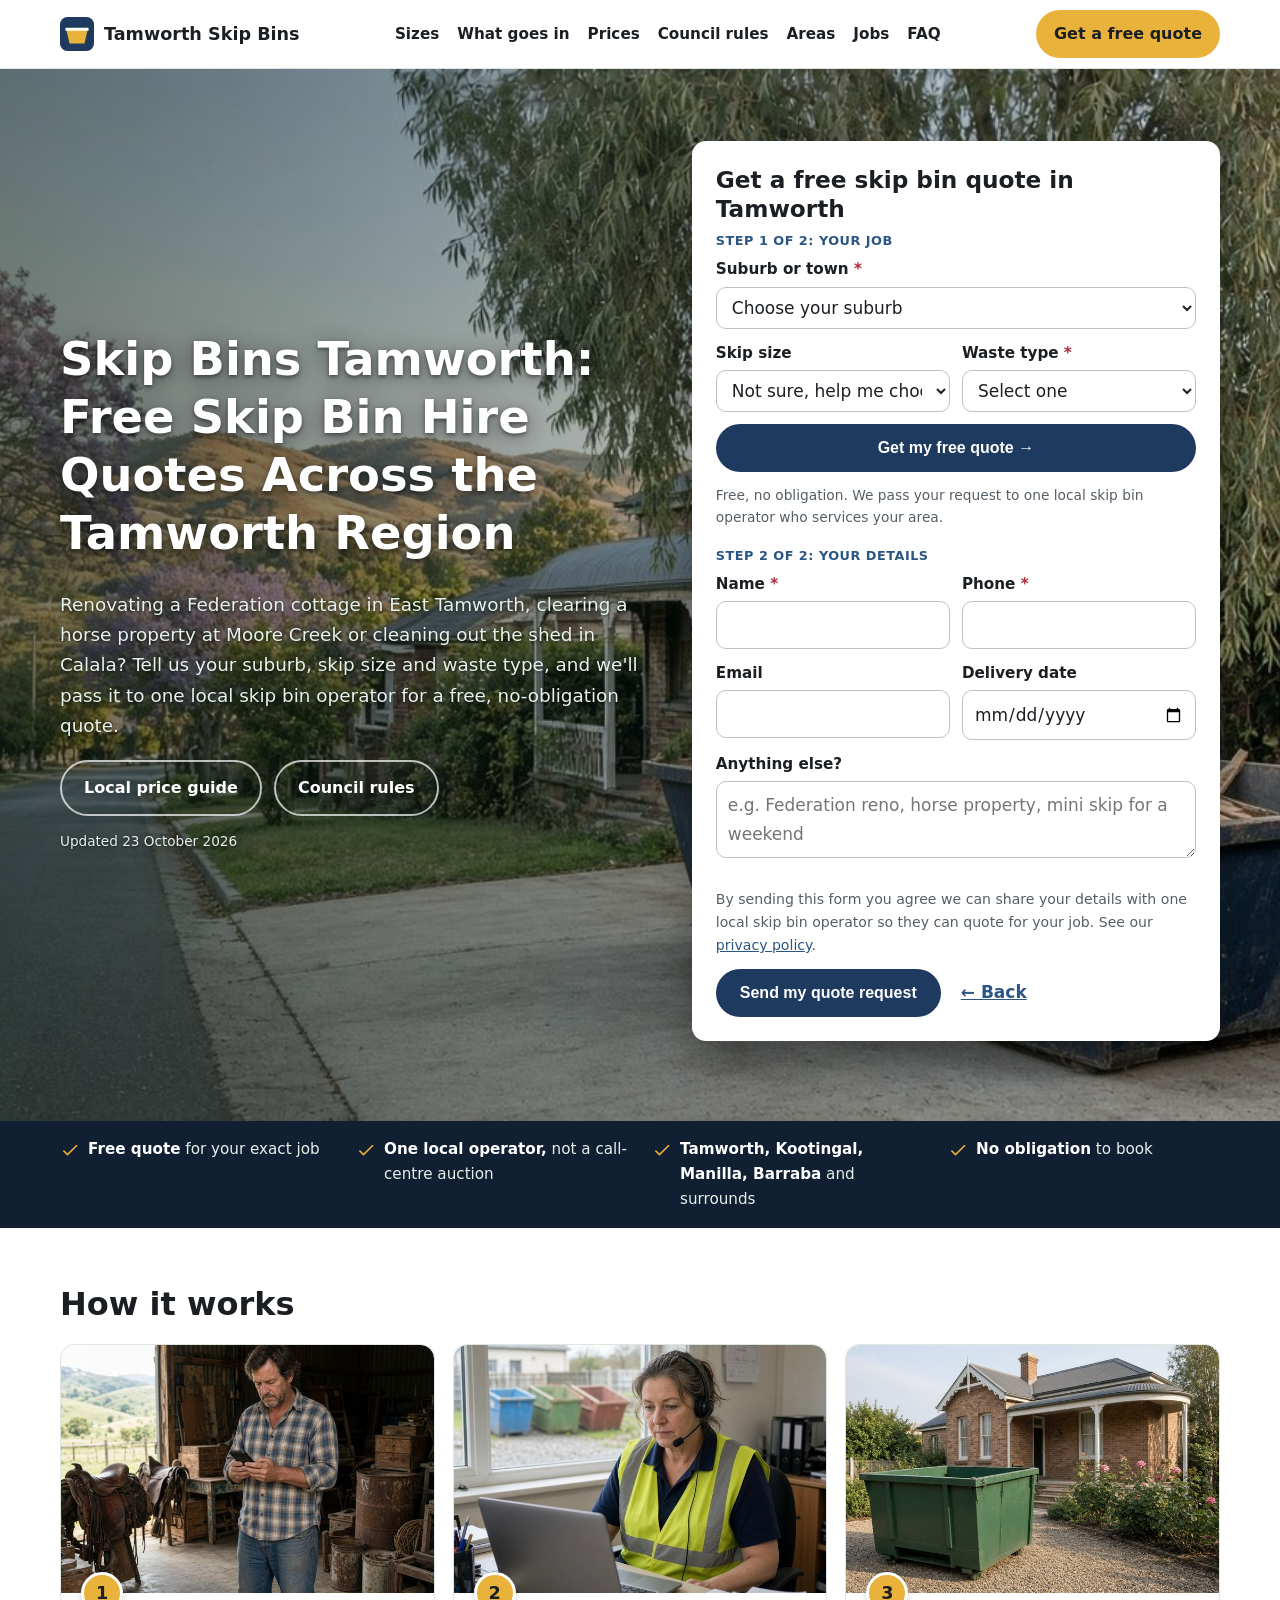
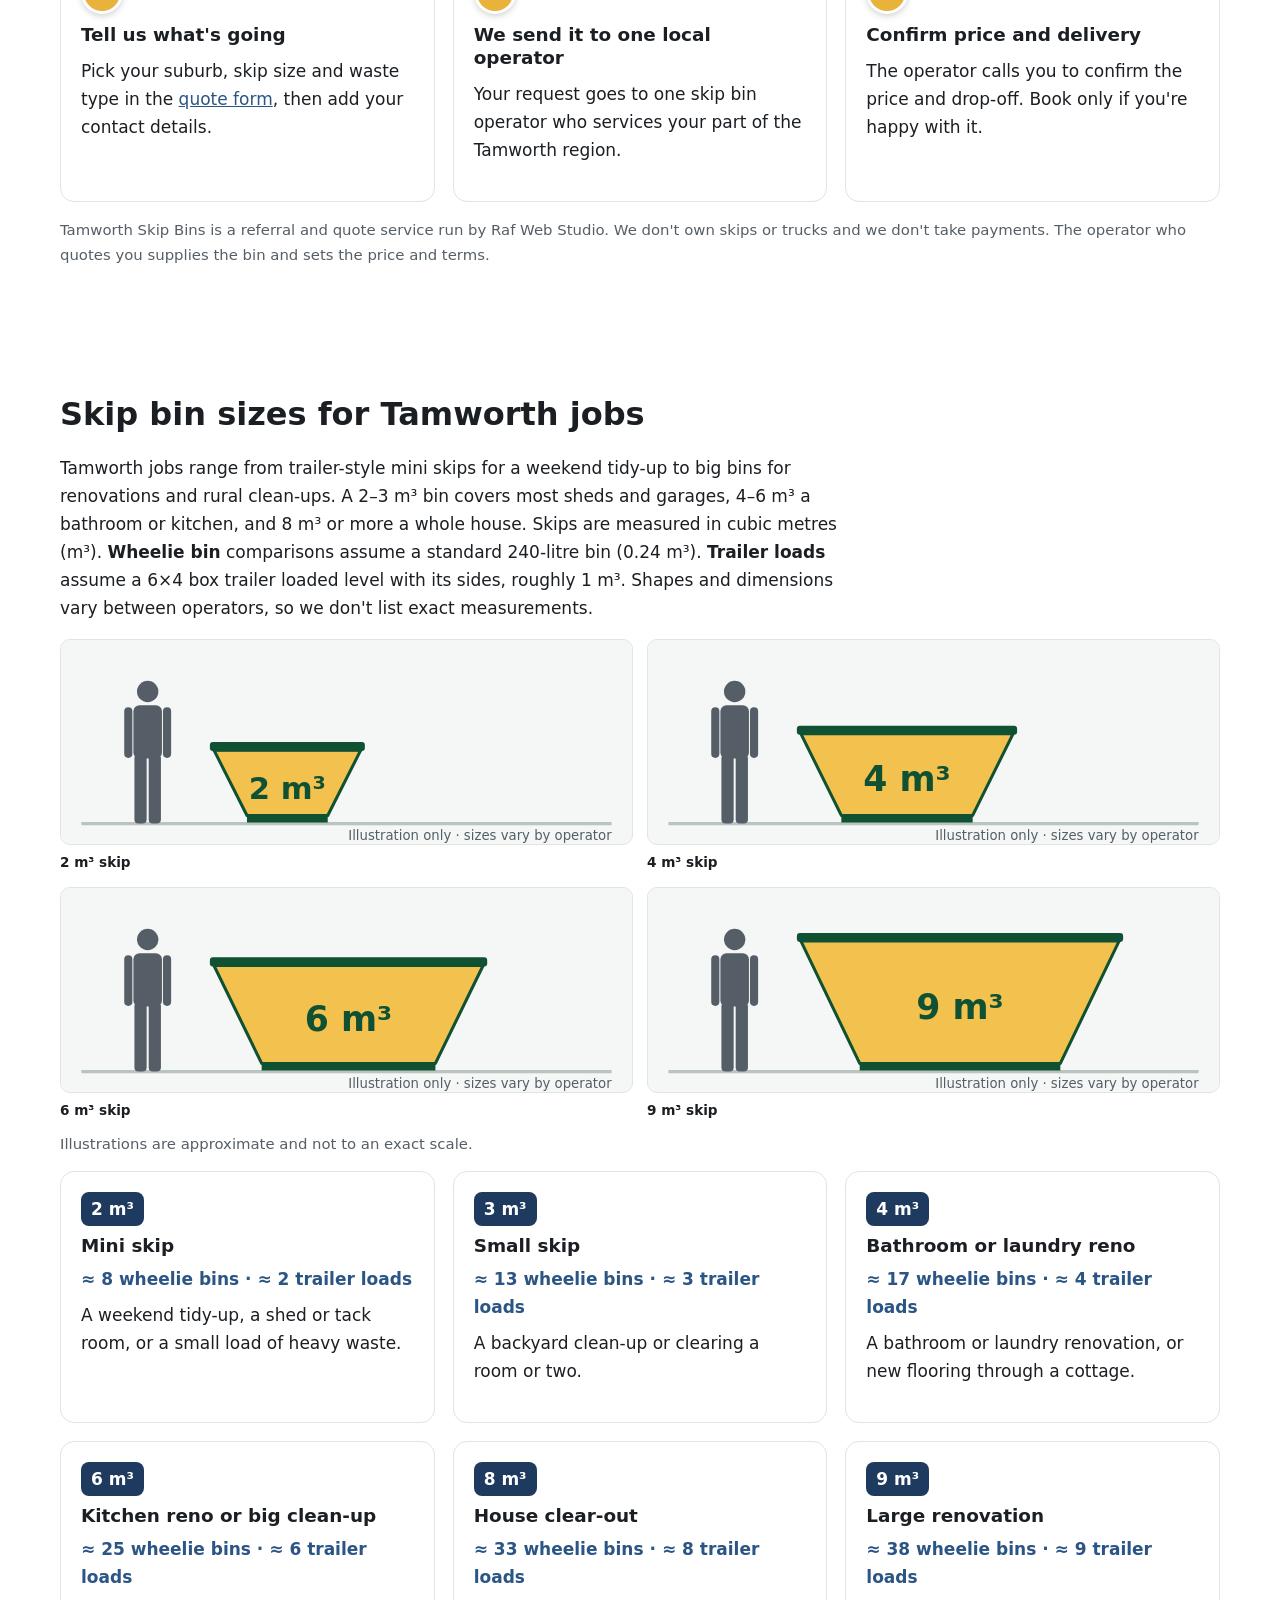
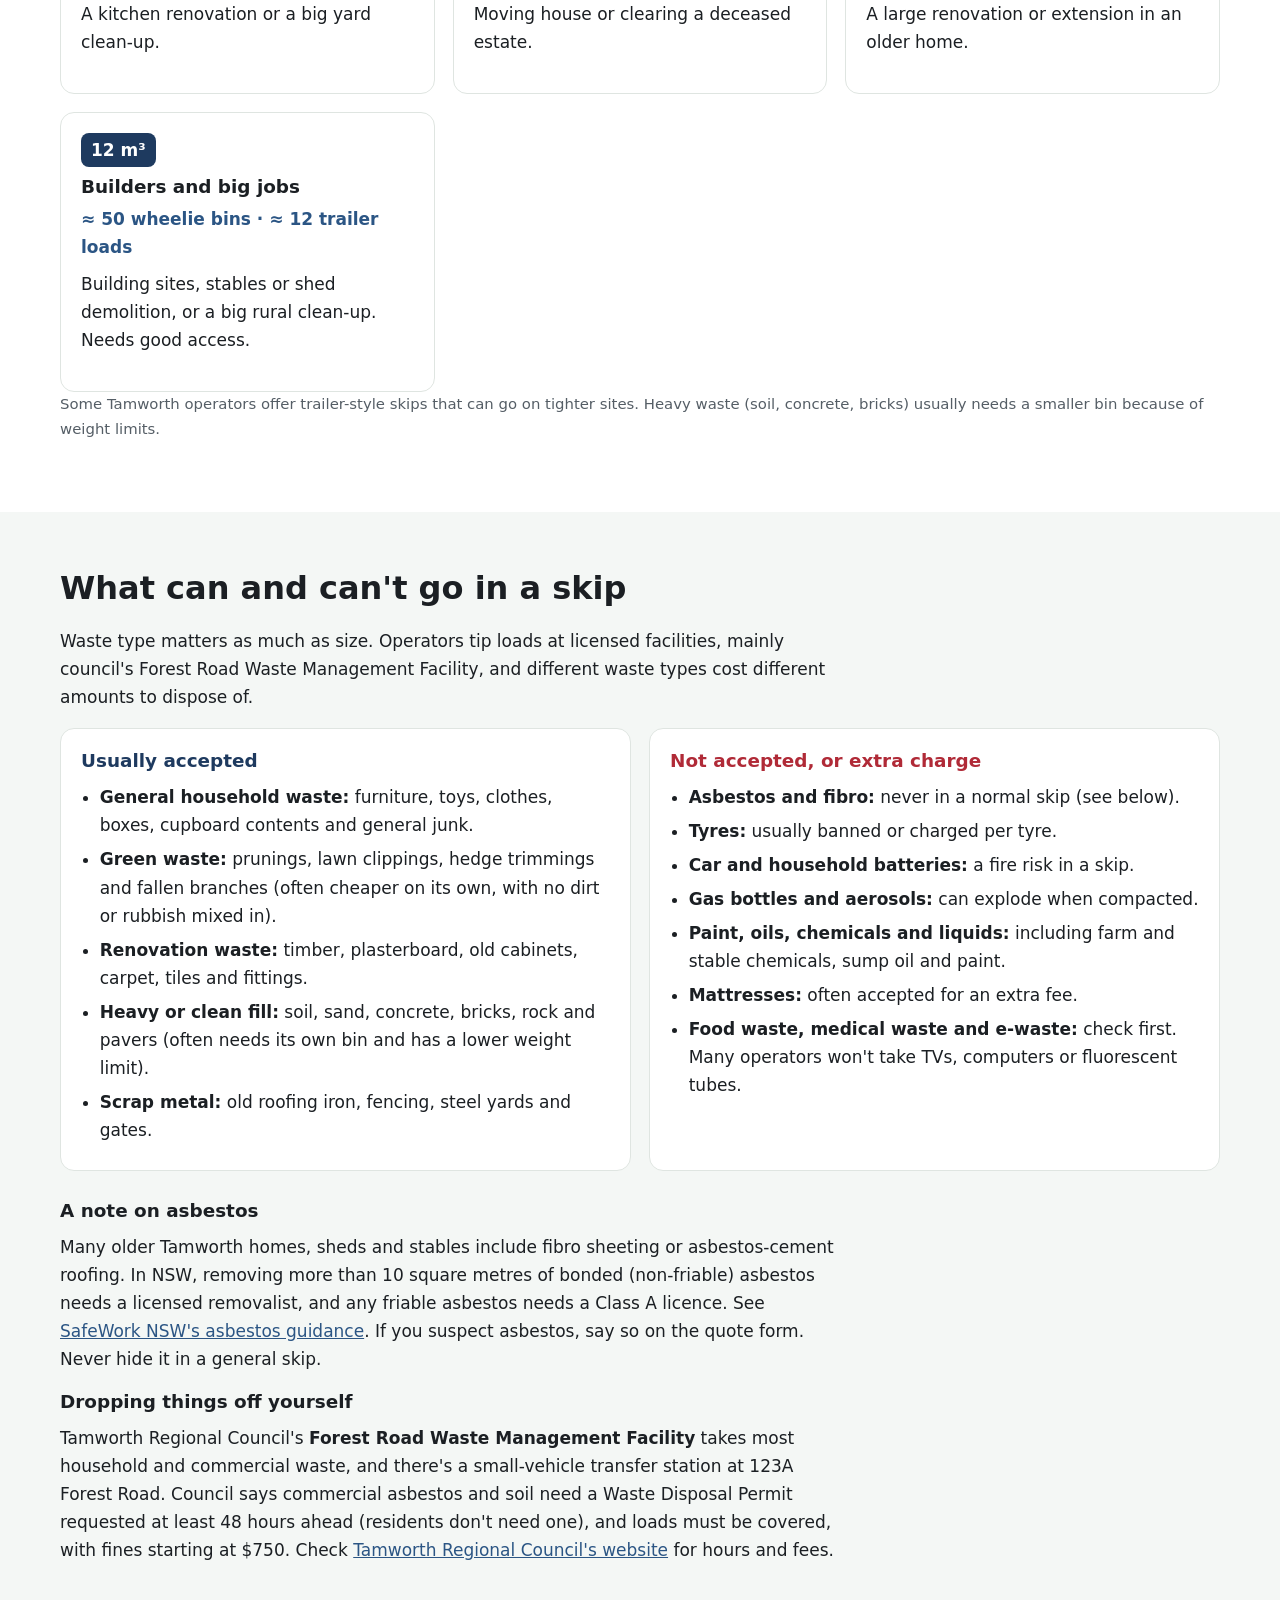
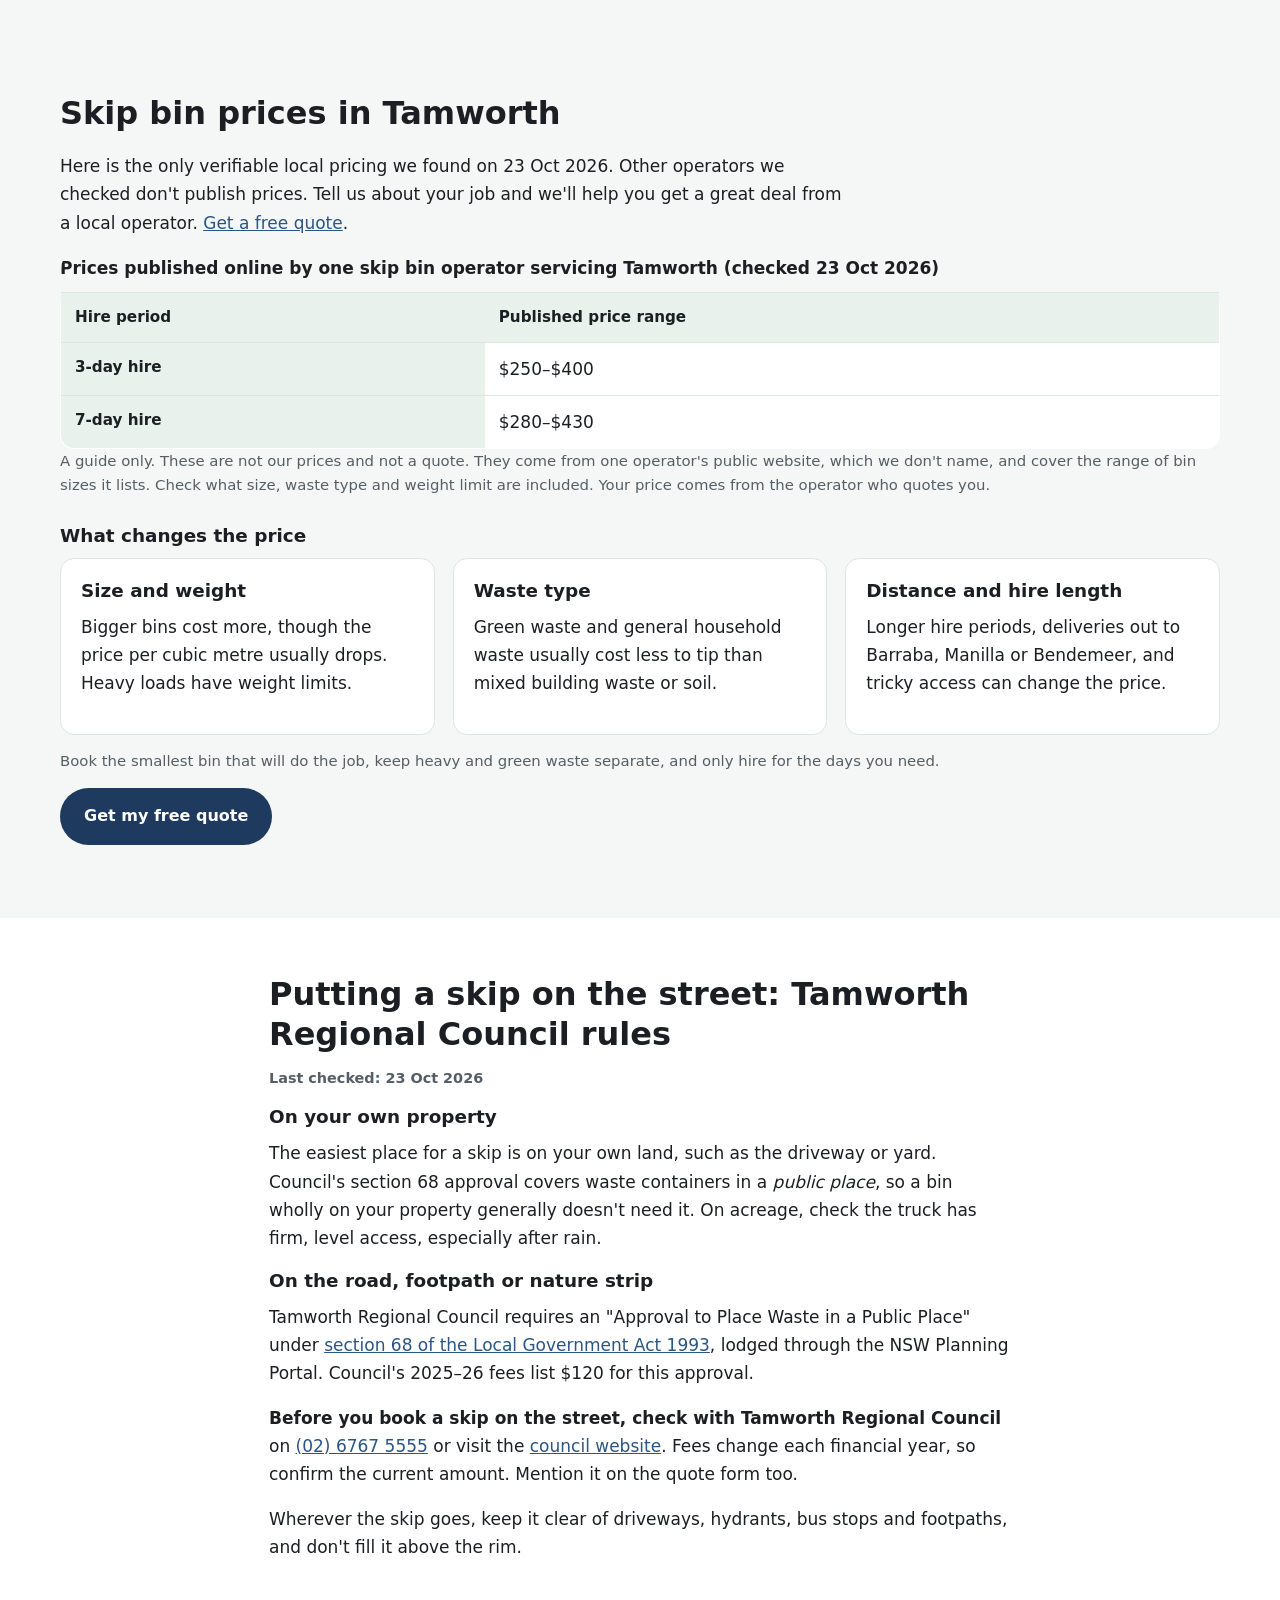
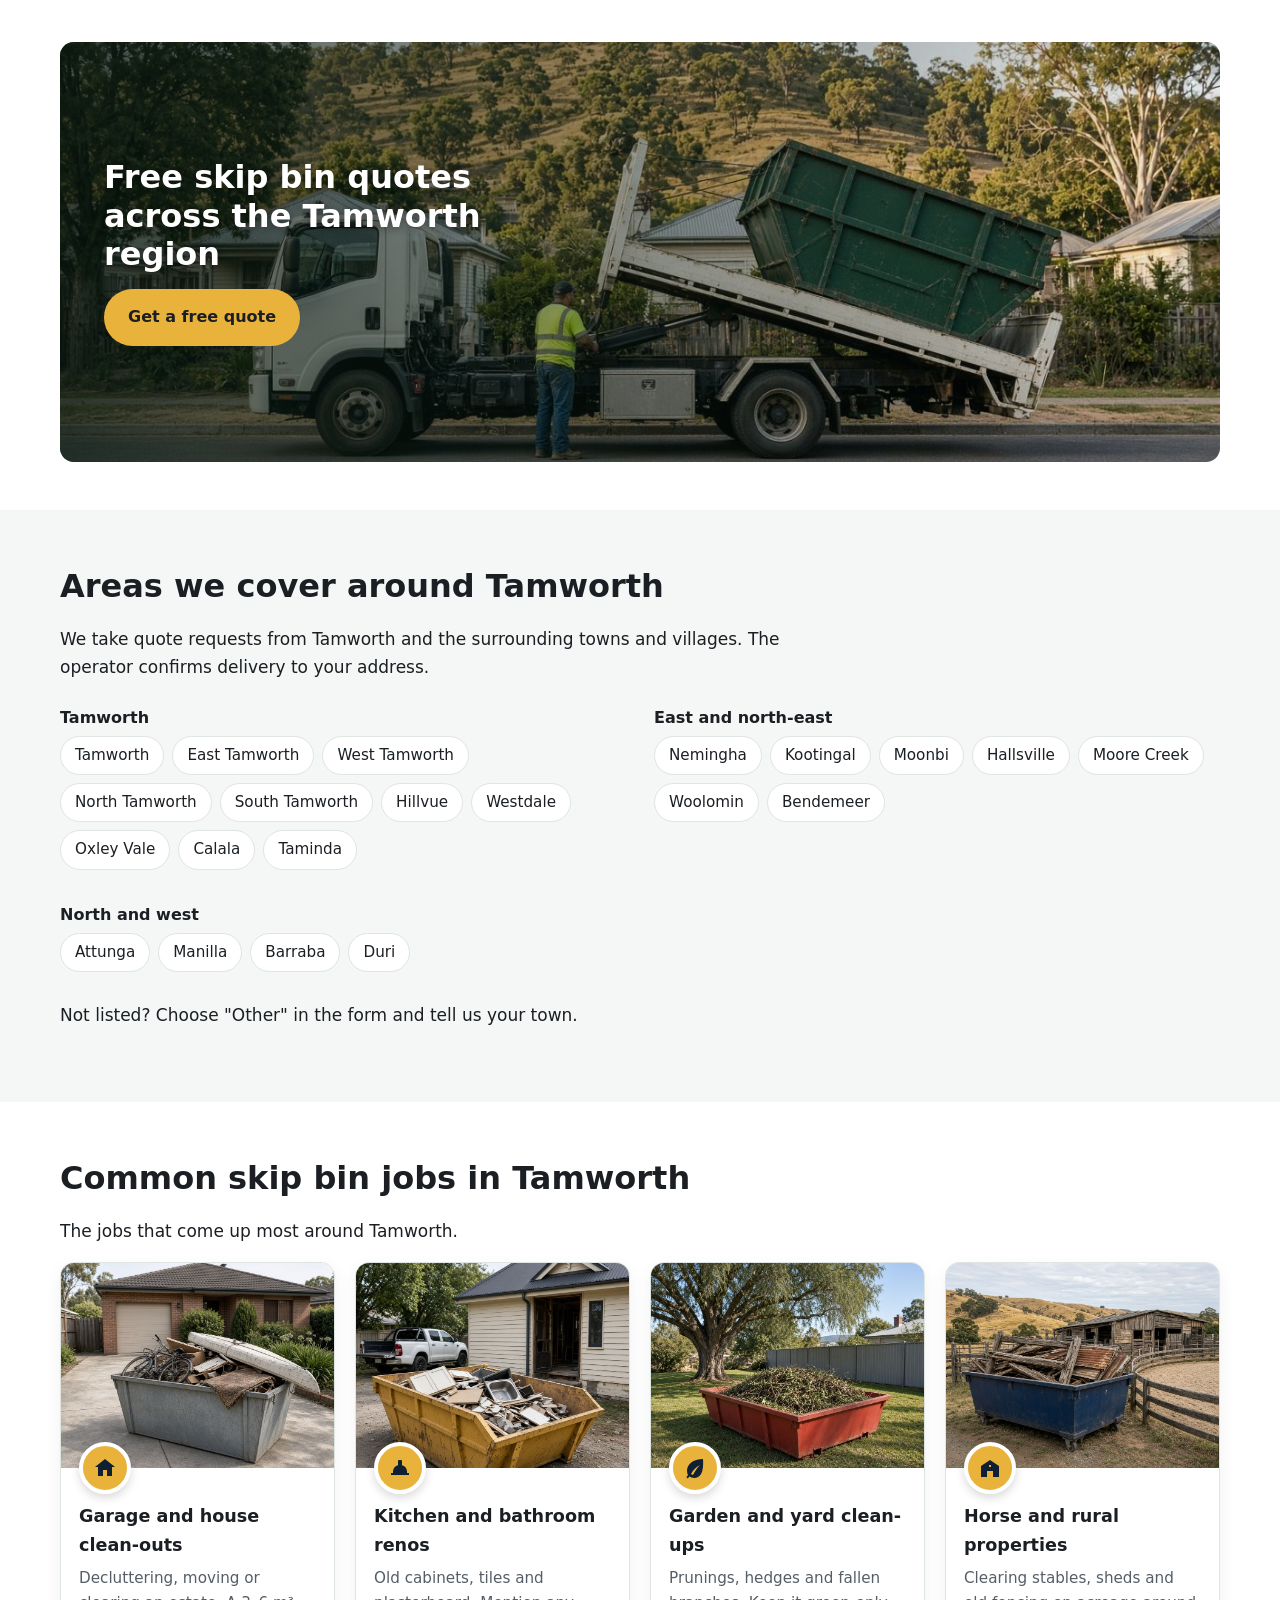
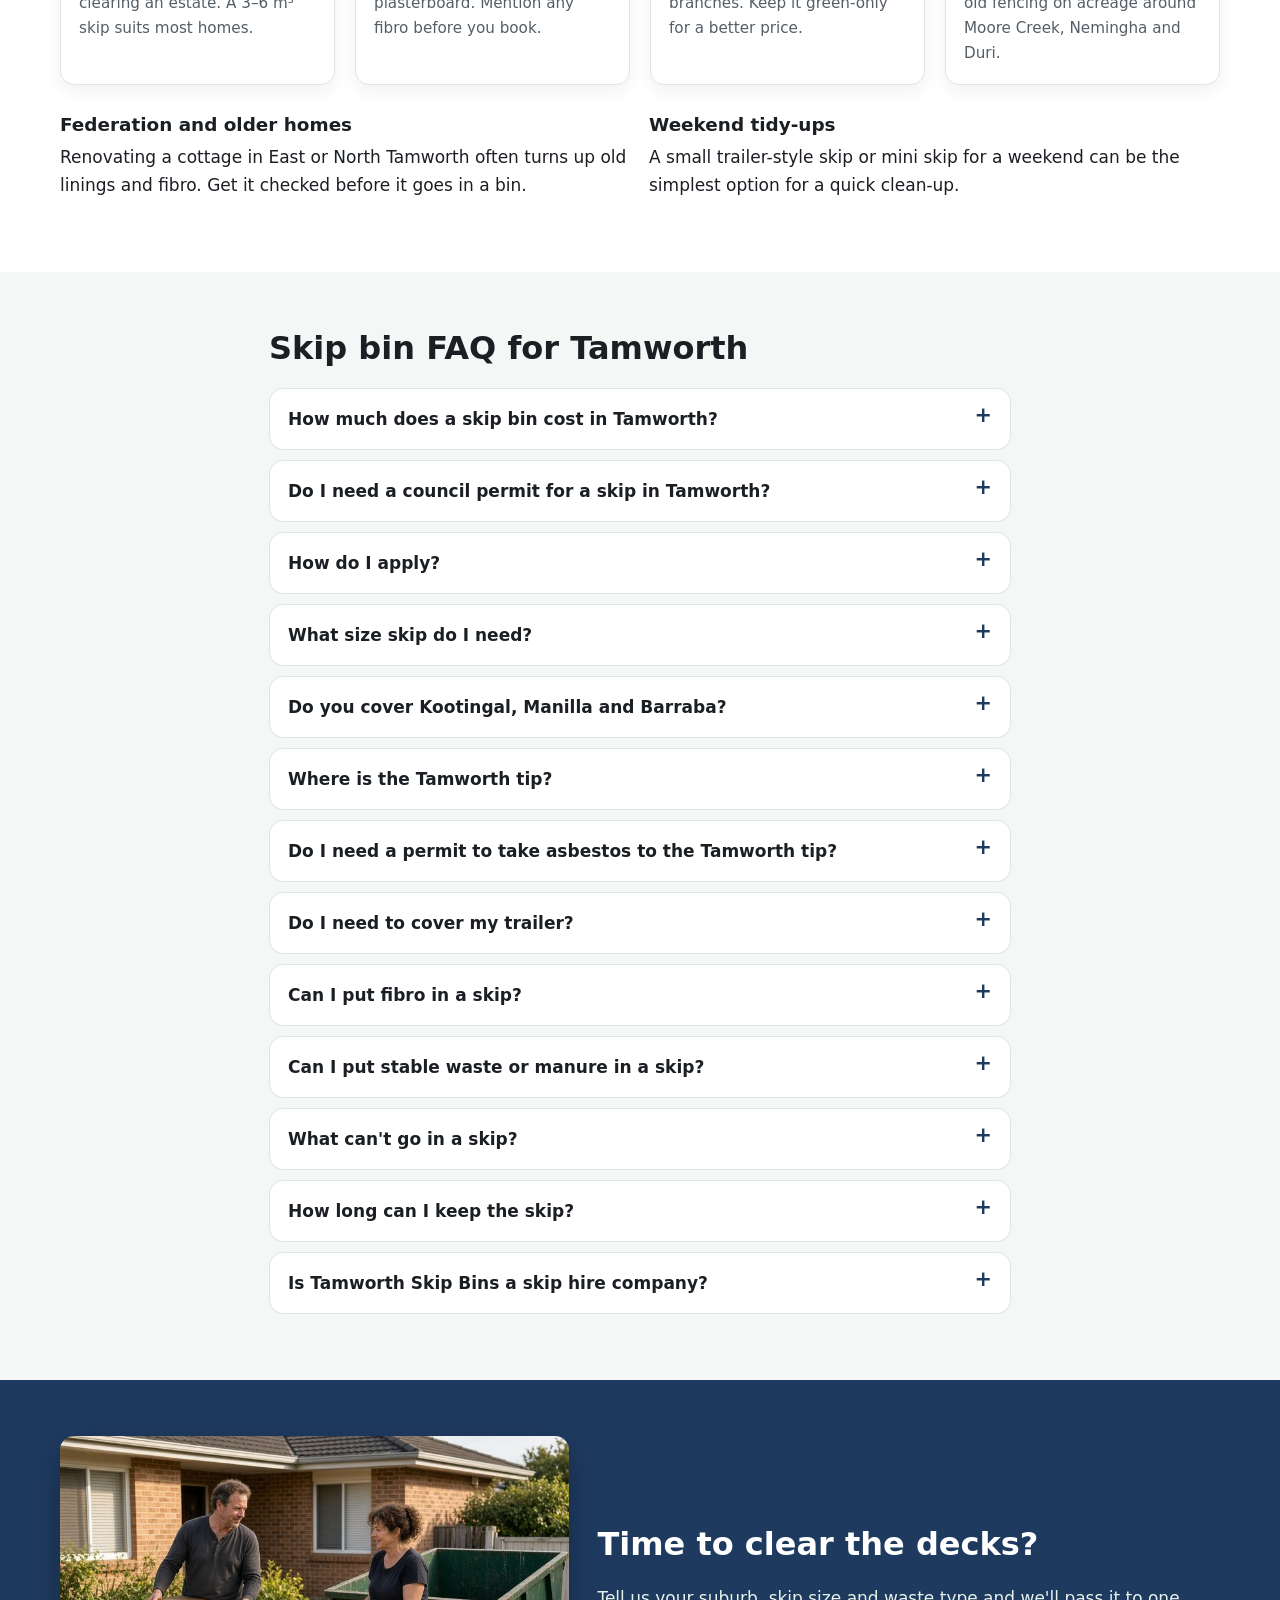
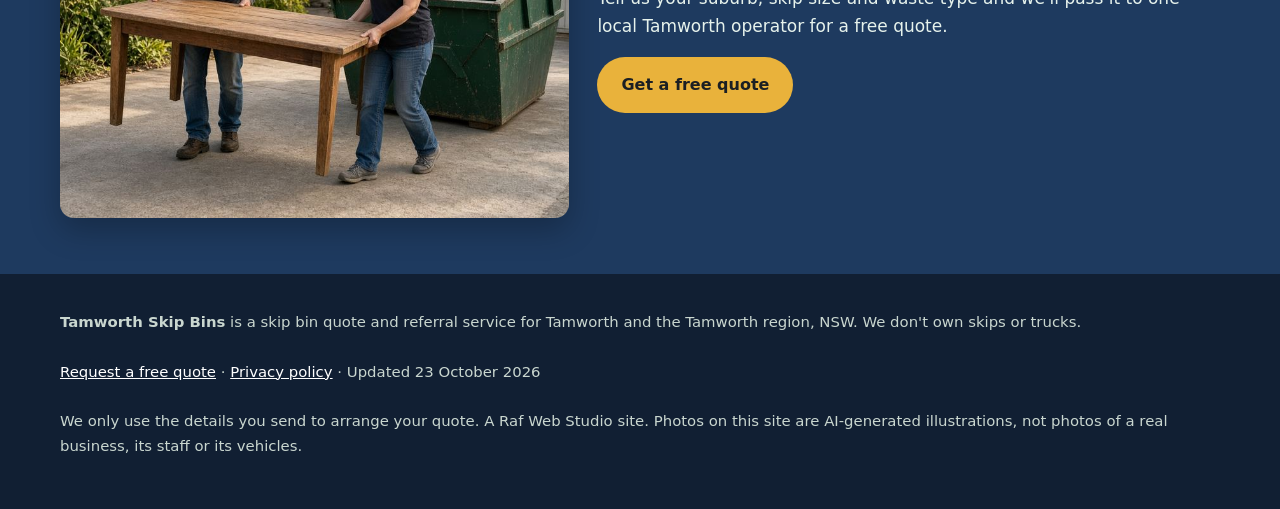
==== index.html @ eaf710ed "Use FormSubmit alias for form action" ====
<!doctype html>
<html lang="en-AU">
<head>
<meta charset="utf-8">
<meta name="google-site-verification" content="8LIaaUtwz_xqGM_RzJq5i2uTtV_EFy2FTjHVuijs_HA" />
<meta name="viewport" content="width=device-width, initial-scale=1">
<title>Skip Bins Tamworth | Skip Bin Hire Quotes in Tamworth &amp; Kootingal</title>
<meta name="description" content="Skip bins in Tamworth, Calala, Kootingal, Manilla and surrounds. See published local price ranges and get a free quote from one local skip bin operator.">
<link rel="canonical" href="https://tamworthskipbins.com/">
<link rel="icon" href="favicon.svg" type="image/svg+xml">
<meta name="theme-color" content="#1e3a5f">
<meta property="og:type" content="website">
<meta property="og:locale" content="en_AU">
<meta property="og:site_name" content="Tamworth Skip Bins">
<meta property="og:title" content="Skip Bins Tamworth | Skip Bin Hire Quotes in Tamworth &amp; Kootingal">
<meta property="og:description" content="Free skip bin hire quotes in Tamworth and the Tamworth region.">
<meta property="og:url" content="https://tamworthskipbins.com/">
<meta property="og:image" content="https://tamworthskipbins.com/img/hero.jpg">
<meta name="twitter:card" content="summary_large_image">
<meta name="twitter:image" content="https://tamworthskipbins.com/img/hero.jpg">
<script>document.documentElement.classList.add('js')</script>
<link rel="stylesheet" href="styles.css">

<!-- Google tag (gtag.js) -->
<script async src="https://www.googletagmanager.com/gtag/js?id=G-3WBT9X55MY"></script>
<script>
  window.dataLayer = window.dataLayer || [];
  function gtag(){dataLayer.push(arguments);}
  gtag('js', new Date());
  gtag('config', 'G-3WBT9X55MY');
</script>

<script type="application/ld+json">
{
 "@context": "https://schema.org",
 "@type": "WebSite",
 "@id": "https://tamworthskipbins.com/#website",
 "name": "Tamworth Skip Bins",
 "url": "https://tamworthskipbins.com/",
 "inLanguage": "en-AU"
}
</script>
<script type="application/ld+json">
{
 "@context": "https://schema.org",
 "@type": "Service",
 "@id": "https://tamworthskipbins.com/#service",
 "name": "Skip bin hire quotes in Tamworth",
 "serviceType": "Skip bin hire",
 "description": "Free skip bin hire quotes in Tamworth and surrounding suburbs. We pass your request to one local skip bin operator.",
 "url": "https://tamworthskipbins.com/",
 "provider": {
  "@type": "Organization",
  "name": "Tamworth Skip Bins",
  "url": "https://tamworthskipbins.com/"
 },
 "areaServed": [
  {
   "@type": "AdministrativeArea",
   "name": "Tamworth Regional Council, NSW"
  },
  {
   "@type": "Place",
   "name": "Tamworth, NSW"
  },
  {
   "@type": "Place",
   "name": "East Tamworth, NSW"
  },
  {
   "@type": "Place",
   "name": "West Tamworth, NSW"
  },
  {
   "@type": "Place",
   "name": "North Tamworth, NSW"
  },
  {
   "@type": "Place",
   "name": "South Tamworth, NSW"
  },
  {
   "@type": "Place",
   "name": "Hillvue, NSW"
  },
  {
   "@type": "Place",
   "name": "Westdale, NSW"
  },
  {
   "@type": "Place",
   "name": "Oxley Vale, NSW"
  },
  {
   "@type": "Place",
   "name": "Calala, NSW"
  },
  {
   "@type": "Place",
   "name": "Taminda, NSW"
  },
  {
   "@type": "Place",
   "name": "Nemingha, NSW"
  },
  {
   "@type": "Place",
   "name": "Kootingal, NSW"
  },
  {
   "@type": "Place",
   "name": "Moonbi, NSW"
  },
  {
   "@type": "Place",
   "name": "Hallsville, NSW"
  },
  {
   "@type": "Place",
   "name": "Moore Creek, NSW"
  },
  {
   "@type": "Place",
   "name": "Duri, NSW"
  },
  {
   "@type": "Place",
   "name": "Attunga, NSW"
  },
  {
   "@type": "Place",
   "name": "Manilla, NSW"
  },
  {
   "@type": "Place",
   "name": "Barraba, NSW"
  },
  {
   "@type": "Place",
   "name": "Woolomin, NSW"
  },
  {
   "@type": "Place",
   "name": "Bendemeer, NSW"
  }
 ]
}
</script>
<script type="application/ld+json">
{
 "@context": "https://schema.org",
 "@type": "FAQPage",
 "mainEntity": [
  {
   "@type": "Question",
   "name": "How much does a skip bin cost in Tamworth?",
   "acceptedAnswer": {
    "@type": "Answer",
    "text": "One operator servicing Tamworth published $250–$400 for a 3-day hire and $280–$430 for a 7-day hire across its bin sizes (checked 23 Oct 2026). Your price depends on size, waste and location, so get a free quote."
   }
  },
  {
   "@type": "Question",
   "name": "Do I need a council permit for a skip in Tamworth?",
   "acceptedAnswer": {
    "@type": "Answer",
    "text": "For a skip on the road, footpath or nature strip, Tamworth Regional Council requires a section 68 approval, listed at $120 in its 2025–26 fees. A bin wholly on your property generally doesn't need one."
   }
  },
  {
   "@type": "Question",
   "name": "How do I apply?",
   "acceptedAnswer": {
    "@type": "Answer",
    "text": "Through the NSW Planning Portal. Call council on (02) 6767 5555 to check what's required."
   }
  },
  {
   "@type": "Question",
   "name": "What size skip do I need?",
   "acceptedAnswer": {
    "@type": "Answer",
    "text": "2–3 m³ for a shed or garage, 4 m³ for a bathroom, 6 m³ for a kitchen, and 8 m³ or more for a whole house."
   }
  },
  {
   "@type": "Question",
   "name": "Do you cover Kootingal, Manilla and Barraba?",
   "acceptedAnswer": {
    "@type": "Answer",
    "text": "Yes, we take quote requests from Kootingal, Moonbi, Manilla, Barraba, Attunga and other towns nearby. The operator confirms delivery."
   }
  },
  {
   "@type": "Question",
   "name": "Where is the Tamworth tip?",
   "acceptedAnswer": {
    "@type": "Answer",
    "text": "Council's Forest Road Waste Management Facility, with a small-vehicle transfer station at 123A Forest Road."
   }
  },
  {
   "@type": "Question",
   "name": "Do I need a permit to take asbestos to the Tamworth tip?",
   "acceptedAnswer": {
    "@type": "Answer",
    "text": "Council says commercial asbestos and soil loads need a Waste Disposal Permit requested at least 48 hours ahead. Residents don't need one, but check the handling rules with council first."
   }
  },
  {
   "@type": "Question",
   "name": "Do I need to cover my trailer?",
   "acceptedAnswer": {
    "@type": "Answer",
    "text": "Yes. Council says loads must be covered, and fines start at $750."
   }
  },
  {
   "@type": "Question",
   "name": "Can I put fibro in a skip?",
   "acceptedAnswer": {
    "@type": "Answer",
    "text": "No. Asbestos can't go in a general skip. More than 10 m² of bonded asbestos needs a licensed removalist in NSW."
   }
  },
  {
   "@type": "Question",
   "name": "Can I put stable waste or manure in a skip?",
   "acceptedAnswer": {
    "@type": "Answer",
    "text": "Ask the operator. Some treat it as green or organic waste and some don't accept it. Say what you have in the form."
   }
  },
  {
   "@type": "Question",
   "name": "What can't go in a skip?",
   "acceptedAnswer": {
    "@type": "Answer",
    "text": "Asbestos, tyres, batteries, gas bottles, chemicals, paint, oils and liquids. Mattresses and e-waste are often extra."
   }
  },
  {
   "@type": "Question",
   "name": "How long can I keep the skip?",
   "acceptedAnswer": {
    "@type": "Answer",
    "text": "The published options we found were 3-day and 7-day hires. Ask the operator if you need longer."
   }
  },
  {
   "@type": "Question",
   "name": "Is Tamworth Skip Bins a skip hire company?",
   "acceptedAnswer": {
    "@type": "Answer",
    "text": "No. It's a free referral and quote service run by Raf Web Studio. One local operator quotes you and supplies the skip."
   }
  }
 ]
}
</script>
</head>
<body>
<a class="skip-link" href="#main">Skip to content</a>

<header class="site-header">
  <div class="wrap">
    <a class="brand" href="/" aria-label="Tamworth Skip Bins home">
      <svg viewBox="0 0 64 64" aria-hidden="true"><rect width="64" height="64" rx="14" fill="#1e3a5f"/><path d="M12 24h40l-6 26H18z" fill="#e9b23b"/><rect x="10" y="20" width="44" height="6" rx="2" fill="#fff"/></svg>
      Tamworth Skip Bins
    </a>
    <nav class="nav" aria-label="Main">
      <a href="#sizes">Sizes</a><a href="#waste">What goes in</a><a href="#pricing">Prices</a><a href="#council">Council rules</a><a href="#areas">Areas</a><a href="#jobs">Jobs</a><a href="#faq">FAQ</a>
    </nav>
    <a class="btn btn-call header-call" href="#quote">Get a free quote</a>
  </div>
</header>

<main id="main">
<section class="hero" aria-labelledby="h1">
  <picture class="hero-bg">
    <source media="(max-width: 700px)" srcset="img/hero-mobile.jpg" width="684" height="720">
    <img src="img/hero.jpg" width="1280" height="720" alt="Navy skip bin outside a Federation-style home with hills in the distance" fetchpriority="high" decoding="async">
  </picture>
  <div class="wrap hero-grid">
    <div class="hero-copy">
      <h1 id="h1">Skip Bins Tamworth: Free Skip Bin Hire Quotes Across the Tamworth Region</h1>
      <p class="lead">Renovating a Federation cottage in East Tamworth, clearing a horse property at Moore Creek or cleaning out the shed in Calala? Tell us your suburb, skip size and waste type, and we'll pass it to one local skip bin operator for a free, no-obligation quote.</p>
      <div class="ctas"><a class="btn btn-ghost" href="#pricing">Local price guide</a><a class="btn btn-ghost" href="#council">Council rules</a></div>
      <p class="updated">Updated 23 October 2026</p>
    </div>
    <div class="hero-form-card" id="quote">
      <h2 id="quote-h">Get a free skip bin quote in Tamworth</h2>
      <form class="quote-form two-step" id="quote-form" action="https://formsubmit.co/8bd3906ddddba58fffa623de23014cd9" method="post" novalidate>
        <input type="hidden" name="_subject" value="New quote request – tamworthskipbins.com">
        <input type="hidden" name="_captcha" value="true">
        <input type="hidden" name="_template" value="table">
        <input type="hidden" name="_next" value="https://tamworthskipbins.com/thanks.html">
        <input type="text" name="_honey" style="display:none" tabindex="-1" autocomplete="off" aria-hidden="true">
        <input type="hidden" name="source" value="tamworthskipbins.com">
        <fieldset class="step step-1">
          <legend class="step-label">Step 1 of 2: your job</legend>
          <div class="full"><label for="suburb">Suburb or town <span class="req" aria-hidden="true">*</span></label>
            <select id="suburb" name="suburb" required><option value="">Choose your suburb</option><option>Tamworth</option><option>East Tamworth</option><option>West Tamworth</option><option>North Tamworth</option><option>South Tamworth</option><option>Hillvue</option><option>Westdale</option><option>Oxley Vale</option><option>Calala</option><option>Taminda</option><option>Nemingha</option><option>Kootingal</option><option>Moonbi</option><option>Hallsville</option><option>Moore Creek</option><option>Duri</option><option>Attunga</option><option>Manilla</option><option>Barraba</option><option>Woolomin</option><option>Bendemeer</option><option value="Other">Other (tell us below)</option></select></div>
          <div class="full other-wrap"><label for="suburb_other">Other suburb or town</label><input id="suburb_other" name="suburb_other" type="text" autocomplete="address-level2"></div>
          <div><label for="size">Skip size</label>
            <select id="size" name="skip_size"><option value="Not sure">Not sure, help me choose</option><option>Skip bag (about 1 m³)</option><option>2 m³</option><option>3 m³</option><option>4 m³</option><option>6 m³</option><option>8 m³</option><option>9 m³</option><option>10–12 m³</option><option>Larger / hook-lift</option></select></div>
          <div><label for="waste">Waste type <span class="req" aria-hidden="true">*</span></label>
            <select id="waste" name="waste_type" required><option value="">Select one</option><option>General household</option><option>Green waste</option><option>Mixed renovation / building</option><option>Soil, concrete or bricks</option><option>Mixed, not sure</option><option>May contain asbestos</option></select></div>
          <div class="full js-only"><button class="btn btn-primary btn-block" type="button" id="to-step-2">Get my free quote →</button></div>
          <p class="microcopy full">Free, no obligation. We pass your request to one local skip bin operator who services your area.</p>
          <p class="form-error full" id="step1-error" role="alert" hidden>Please choose your suburb and waste type.</p>
        </fieldset>
        <fieldset class="step step-2" id="step-2">
          <legend class="step-label">Step 2 of 2: your details</legend>
          <div><label for="name">Name <span class="req" aria-hidden="true">*</span></label><input id="name" name="name" type="text" autocomplete="name" required></div>
          <div><label for="phone">Phone <span class="req" aria-hidden="true">*</span></label><input id="phone" name="phone" type="tel" autocomplete="tel" inputmode="tel" required></div>
          <div><label for="email">Email</label><input id="email" name="email" type="email" autocomplete="email"></div>
          <div><label for="date">Delivery date</label><input id="date" name="preferred_date" type="date"></div>
          <div class="full"><label for="message">Anything else?</label><textarea id="message" name="message" rows="2" placeholder="e.g. Federation reno, horse property, mini skip for a weekend"></textarea></div>
          <p class="consent full">By sending this form you agree we can share your details with one local skip bin operator so they can quote for your job. See our <a href="privacy.html">privacy policy</a>.</p>
          <div class="full step2-actions"><button class="btn btn-primary" type="submit">Send my quote request</button><button class="btn-link js-only" type="button" id="back-1">← Back</button></div>
        </fieldset>
      </form>
    </div>
  </div>
</section>
<section class="trust" aria-label="Why use this service">
  <ul class="wrap trust-list"><li><svg viewBox="0 0 24 24" aria-hidden="true"><path fill="currentColor" d="M9 16.2 4.8 12l-1.4 1.4L9 19 21 7l-1.4-1.4z"/></svg><span><strong>Free quote</strong> for your exact job</span></li><li><svg viewBox="0 0 24 24" aria-hidden="true"><path fill="currentColor" d="M9 16.2 4.8 12l-1.4 1.4L9 19 21 7l-1.4-1.4z"/></svg><span><strong>One local operator,</strong> not a call-centre auction</span></li><li><svg viewBox="0 0 24 24" aria-hidden="true"><path fill="currentColor" d="M9 16.2 4.8 12l-1.4 1.4L9 19 21 7l-1.4-1.4z"/></svg><span><strong>Tamworth, Kootingal, Manilla, Barraba</strong> and surrounds</span></li><li><svg viewBox="0 0 24 24" aria-hidden="true"><path fill="currentColor" d="M9 16.2 4.8 12l-1.4 1.4L9 19 21 7l-1.4-1.4z"/></svg><span><strong>No obligation</strong> to book</span></li></ul>
</section>
<section id="how" aria-labelledby="how-h">
  <div class="wrap">
    <h2 id="how-h">How it works</h2>
    <ol class="steps grid grid-3">
      <li class="card step-card"><span class="step-img"><img src="img/step1.jpg" width="700" height="467" loading="lazy" decoding="async" alt="Man in a shed with saddles and tack, getting ready for a clean-out"></span><div class="step-body"><span class="step-num">1</span><h3>Tell us what's going</h3><p>Pick your suburb, skip size and waste type in the <a href="#quote">quote form</a>, then add your contact details.</p></div></li>
      <li class="card step-card"><span class="step-img"><img src="img/step2.jpg" width="700" height="467" loading="lazy" decoding="async" alt="Office worker with a headset taking down a skip bin booking"></span><div class="step-body"><span class="step-num">2</span><h3>We send it to one local operator</h3><p>Your request goes to one skip bin operator who services your part of the Tamworth region.</p></div></li>
      <li class="card step-card"><span class="step-img"><img src="img/step3.jpg" width="700" height="467" loading="lazy" decoding="async" alt="Green skip bin delivered outside a Federation cottage"></span><div class="step-body"><span class="step-num">3</span><h3>Confirm price and delivery</h3><p>The operator calls you to confirm the price and drop-off. Book only if you're happy with it.</p></div></li>
      </ol>
    <p class="note">Tamworth Skip Bins is a referral and quote service run by Raf Web Studio. We don't own skips or trucks and we don't take payments. The operator who quotes you supplies the bin and sets the price and terms.</p>
  </div>
</section>
<section id="sizes" aria-labelledby="sizes-h">
  <div class="wrap">
    <h2 id="sizes-h">Skip bin sizes for Tamworth jobs</h2>
    <p class="intro">Tamworth jobs range from trailer-style mini skips for a weekend tidy-up to big bins for renovations and rural clean-ups. A 2–3 m³ bin covers most sheds and garages, 4–6 m³ a bathroom or kitchen, and 8 m³ or more a whole house. Skips are measured in cubic metres (m³). <strong>Wheelie bin</strong> comparisons assume a standard 240-litre bin (0.24 m³). <strong>Trailer loads</strong> assume a 6×4 box trailer loaded level with its sides, roughly 1 m³. Shapes and dimensions vary between operators, so we don't list exact measurements.</p>
    <div class="size-figs"><figure><img src="img/skip-2m3.svg" width="560" height="200" loading="lazy" decoding="async" alt="2 cubic metre skip bin size guide, shown next to an adult for scale"><figcaption>2 m³ skip</figcaption></figure><figure><img src="img/skip-4m3.svg" width="560" height="200" loading="lazy" decoding="async" alt="4 cubic metre skip bin size guide, shown next to an adult for scale"><figcaption>4 m³ skip</figcaption></figure><figure><img src="img/skip-6m3.svg" width="560" height="200" loading="lazy" decoding="async" alt="6 cubic metre skip bin size guide, shown next to an adult for scale"><figcaption>6 m³ skip</figcaption></figure><figure><img src="img/skip-9m3.svg" width="560" height="200" loading="lazy" decoding="async" alt="9 cubic metre skip bin size guide, shown next to an adult for scale"><figcaption>9 m³ skip</figcaption></figure></div>
    <p class="note">Illustrations are approximate and not to an exact scale.</p>
    <div class="grid grid-3 size-cards"><div class="card"><span class="size">2 m³</span><h3>Mini skip</h3><p class="equiv">≈ 8 wheelie bins · ≈ 2 trailer loads</p><p>A weekend tidy-up, a shed or tack room, or a small load of heavy waste.</p></div><div class="card"><span class="size">3 m³</span><h3>Small skip</h3><p class="equiv">≈ 13 wheelie bins · ≈ 3 trailer loads</p><p>A backyard clean-up or clearing a room or two.</p></div><div class="card"><span class="size">4 m³</span><h3>Bathroom or laundry reno</h3><p class="equiv">≈ 17 wheelie bins · ≈ 4 trailer loads</p><p>A bathroom or laundry renovation, or new flooring through a cottage.</p></div><div class="card"><span class="size">6 m³</span><h3>Kitchen reno or big clean-up</h3><p class="equiv">≈ 25 wheelie bins · ≈ 6 trailer loads</p><p>A kitchen renovation or a big yard clean-up.</p></div><div class="card"><span class="size">8 m³</span><h3>House clear-out</h3><p class="equiv">≈ 33 wheelie bins · ≈ 8 trailer loads</p><p>Moving house or clearing a deceased estate.</p></div><div class="card"><span class="size">9 m³</span><h3>Large renovation</h3><p class="equiv">≈ 38 wheelie bins · ≈ 9 trailer loads</p><p>A large renovation or extension in an older home.</p></div><div class="card"><span class="size">12 m³</span><h3>Builders and big jobs</h3><p class="equiv">≈ 50 wheelie bins · ≈ 12 trailer loads</p><p>Building sites, stables or shed demolition, or a big rural clean-up. Needs good access.</p></div></div>
    <p class="note">Some Tamworth operators offer trailer-style skips that can go on tighter sites. Heavy waste (soil, concrete, bricks) usually needs a smaller bin because of weight limits.</p>
  </div>
</section>
<section class="alt" id="waste" aria-labelledby="waste-h">
  <div class="wrap">
    <h2 id="waste-h">What can and can't go in a skip</h2>
    <p class="intro">Waste type matters as much as size. Operators tip loads at licensed facilities, mainly council's Forest Road Waste Management Facility, and different waste types cost different amounts to dispose of.</p>
    <div class="grid grid-2">
      <div class="card yes">
        <h3>Usually accepted</h3>
        <ul class="clean">
          <li><strong>General household waste:</strong> furniture, toys, clothes, boxes, cupboard contents and general junk.</li>
          <li><strong>Green waste:</strong> prunings, lawn clippings, hedge trimmings and fallen branches (often cheaper on its own, with no dirt or rubbish mixed in).</li>
          <li><strong>Renovation waste:</strong> timber, plasterboard, old cabinets, carpet, tiles and fittings.</li>
          <li><strong>Heavy or clean fill:</strong> soil, sand, concrete, bricks, rock and pavers (often needs its own bin and has a lower weight limit).</li>
          <li><strong>Scrap metal:</strong> old roofing iron, fencing, steel yards and gates.</li>
        </ul>
      </div>
      <div class="card no">
        <h3>Not accepted, or extra charge</h3>
        <ul class="clean">
          <li><strong>Asbestos and fibro:</strong> never in a normal skip (see below).</li>
          <li><strong>Tyres:</strong> usually banned or charged per tyre.</li>
          <li><strong>Car and household batteries:</strong> a fire risk in a skip.</li>
          <li><strong>Gas bottles and aerosols:</strong> can explode when compacted.</li>
          <li><strong>Paint, oils, chemicals and liquids:</strong> including farm and stable chemicals, sump oil and paint.</li>
          <li><strong>Mattresses:</strong> often accepted for an extra fee.</li>
          <li><strong>Food waste, medical waste and e-waste:</strong> check first. Many operators won't take TVs, computers or fluorescent tubes.</li>
        </ul>
      </div>
    </div>
    <h3 style="margin-top:28px">A note on asbestos</h3>
    <p class="intro">Many older Tamworth homes, sheds and stables include fibro sheeting or asbestos-cement roofing. In NSW, removing more than 10 square metres of bonded (non-friable) asbestos needs a licensed removalist, and any friable asbestos needs a Class A licence. See <a href="https://www.safework.nsw.gov.au/hazards-a-z/asbestos" rel="noopener">SafeWork NSW's asbestos guidance</a>. If you suspect asbestos, say so on the quote form. Never hide it in a general skip.</p>
    <h3>Dropping things off yourself</h3>
    <p class="intro">Tamworth Regional Council's <strong>Forest Road Waste Management Facility</strong> takes most household and commercial waste, and there's a small-vehicle transfer station at 123A Forest Road. Council says commercial asbestos and soil need a Waste Disposal Permit requested at least 48 hours ahead (residents don't need one), and loads must be covered, with fines starting at $750. Check <a href="https://www.tamworth.nsw.gov.au/" rel="noopener">Tamworth Regional Council's website</a> for hours and fees.</p>
  </div>
</section>
<section class="alt" id="pricing" aria-labelledby="pricing-h">
  <div class="wrap">
    <h2 id="pricing-h">Skip bin prices in Tamworth</h2>
    <p class="intro">Here is the only verifiable local pricing we found on 23 Oct 2026. Other operators we checked don't publish prices. Tell us about your job and we'll help you get a great deal from a local operator. <a href="#quote">Get a free quote</a>.</p>
    <div class="table-scroll">
    <table class="price-table">
      <caption>Prices published online by one skip bin operator servicing Tamworth (checked 23 Oct 2026)</caption>
      <thead><tr><th scope="col">Hire period</th><th scope="col">Published price range</th></tr></thead>
      <tbody><tr><th scope="row">3-day hire</th><td>$250–$400</td></tr><tr><th scope="row">7-day hire</th><td>$280–$430</td></tr></tbody>
    </table>
    </div>
    <p class="note">A guide only. These are not our prices and not a quote. They come from one operator's public website, which we don't name, and cover the range of bin sizes it lists. Check what size, waste type and weight limit are included. Your price comes from the operator who quotes you.</p>
    <h3 style="margin-top:26px">What changes the price</h3>
    <div class="grid grid-3">
      <div class="card"><h3>Size and weight</h3><p>Bigger bins cost more, though the price per cubic metre usually drops. Heavy loads have weight limits.</p></div>
      <div class="card"><h3>Waste type</h3><p>Green waste and general household waste usually cost less to tip than mixed building waste or soil.</p></div>
      <div class="card"><h3>Distance and hire length</h3><p>Longer hire periods, deliveries out to Barraba, Manilla or Bendemeer, and tricky access can change the price.</p></div>
    </div>
    <p class="note" style="margin-top:14px">Book the smallest bin that will do the job, keep heavy and green waste separate, and only hire for the days you need.</p>
    <p><a class="btn btn-primary" href="#quote">Get my free quote</a></p>
  </div>
</section>
<section id="council" aria-labelledby="council-h">
  <div class="wrap intro">
    <h2 id="council-h">Putting a skip on the street: Tamworth Regional Council rules</h2>
    <p class="updated-dark">Last checked: 23 Oct 2026</p>
    <h3>On your own property</h3>
    <p>The easiest place for a skip is on your own land, such as the driveway or yard. Council's section 68 approval covers waste containers in a <em>public place</em>, so a bin wholly on your property generally doesn't need it. On acreage, check the truck has firm, level access, especially after rain.</p>
    <h3>On the road, footpath or nature strip</h3>
    <p>Tamworth Regional Council requires an "Approval to Place Waste in a Public Place" under <a href="https://www.planningportal.nsw.gov.au/development-and-assessment/additional-approvals-applications/section-68-approvals" rel="noopener">section 68 of the Local Government Act 1993</a>, lodged through the NSW Planning Portal. Council's 2025–26 fees list $120 for this approval.</p>
    <p><strong>Before you book a skip on the street, check with Tamworth Regional Council</strong> on <a href="tel:0267675555">(02) 6767 5555</a> or visit the <a href="https://www.tamworth.nsw.gov.au/" rel="noopener">council website</a>. Fees change each financial year, so confirm the current amount. Mention it on the quote form too.</p>
    <p>Wherever the skip goes, keep it clear of driveways, hydrants, bus stops and footpaths, and don't fill it above the rim.</p>
  </div>
</section>
<section class="band-wrap" aria-label="Free skip bin quotes across the Tamworth region">
  <div class="wrap">
    <div class="truck-band">
      <img src="img/band.jpg" width="1280" height="720" loading="lazy" decoding="async" alt="Green skip bin loaded on a tilt-tray truck">
      <div class="band-text">
        <p class="band-line">Free skip bin quotes across the Tamworth region</p>
        <a class="btn btn-call" href="#quote">Get a free quote</a>
      </div>
    </div>
  </div>
</section>
<section class="alt" id="areas" aria-labelledby="areas-h">
  <div class="wrap">
    <h2 id="areas-h">Areas we cover around Tamworth</h2>
    <p class="intro">We take quote requests from Tamworth and the surrounding towns and villages. The operator confirms delivery to your address.</p>
    <div class="area-groups"><div class="area-group"><h3>Tamworth</h3><ul class="areas"><li>Tamworth</li><li>East Tamworth</li><li>West Tamworth</li><li>North Tamworth</li><li>South Tamworth</li><li>Hillvue</li><li>Westdale</li><li>Oxley Vale</li><li>Calala</li><li>Taminda</li></ul></div><div class="area-group"><h3>East and north-east</h3><ul class="areas"><li>Nemingha</li><li>Kootingal</li><li>Moonbi</li><li>Hallsville</li><li>Moore Creek</li><li>Woolomin</li><li>Bendemeer</li></ul></div><div class="area-group"><h3>North and west</h3><ul class="areas"><li>Attunga</li><li>Manilla</li><li>Barraba</li><li>Duri</li></ul></div></div>
    <p class="intro">Not listed? Choose "Other" in the form and tell us your town.</p>
  </div>
</section>
<section id="jobs" aria-labelledby="jobs-h">
  <div class="wrap">
    <h2 id="jobs-h">Common skip bin jobs in Tamworth</h2>
    <p class="intro">The jobs that come up most around Tamworth.</p>
    <div class="photo-cards">
      <a class="photo-card" href="#sizes">
        <span class="pc-img"><img src="img/card-home.jpg" width="900" height="675" loading="lazy" decoding="async" alt="Grey skip bin outside an open garage during a clean-out"></span>
        <span class="pc-body"><span class="pc-icon"><svg viewBox="0 0 24 24" aria-hidden="true"><path fill="currentColor" d="M12 3 2 11h3v9h5v-6h4v6h5v-9h3z"/></svg></span><strong class="pc-title">Garage and house clean-outs</strong><span class="pc-text">Decluttering, moving or clearing an estate. A 3–6 m³ skip suits most homes.</span></span>
      </a>
      <a class="photo-card" href="#sizes">
        <span class="pc-img"><img src="img/card-reno.jpg" width="900" height="675" loading="lazy" decoding="async" alt="Yellow skip bin with old kitchen cabinets from a renovation"></span>
        <span class="pc-body"><span class="pc-icon"><svg viewBox="0 0 24 24" aria-hidden="true"><path fill="currentColor" d="M11 4h2a1 1 0 0 1 1 1v4.2A7 7 0 0 1 19 15v2h2v2H3v-2h2v-2a7 7 0 0 1 5-5.8V5a1 1 0 0 1 1-1z"/></svg></span><strong class="pc-title">Kitchen and bathroom renos</strong><span class="pc-text">Old cabinets, tiles and plasterboard. Mention any fibro before you book.</span></span>
      </a>
      <a class="photo-card" href="#waste">
        <span class="pc-img"><img src="img/card-green.jpg" width="900" height="675" loading="lazy" decoding="async" alt="Red skip bin full of garden prunings and branches"></span>
        <span class="pc-body"><span class="pc-icon"><svg viewBox="0 0 24 24" aria-hidden="true"><path fill="currentColor" d="M20 3C10 3 4 8 4 15c0 1.6.4 3 1 4.2L3.3 21l1.4 1.4 1.8-1.8C7.8 21.5 9.3 22 11 22c6.6 0 10-6 9-19zM8 18c2-4 5-7 9-9-3 3-5 6-7 10z"/></svg></span><strong class="pc-title">Garden and yard clean-ups</strong><span class="pc-text">Prunings, hedges and fallen branches. Keep it green-only for a better price.</span></span>
      </a>
      <a class="photo-card" href="#areas">
        <span class="pc-img"><img src="img/card-rural.jpg" width="900" height="675" loading="lazy" decoding="async" alt="Blue skip bin beside stables on a horse property"></span>
        <span class="pc-body"><span class="pc-icon"><svg viewBox="0 0 24 24" aria-hidden="true"><path fill="currentColor" d="M3 21V10l9-6 9 6v11h-6v-6H9v6zm8-10h2V9h-2z"/></svg></span><strong class="pc-title">Horse and rural properties</strong><span class="pc-text">Clearing stables, sheds and old fencing on acreage around Moore Creek, Nemingha and Duri.</span></span>
      </a>
    </div>
    <div class="grid grid-2 more-jobs"><div><h3>Federation and older homes</h3><p>Renovating a cottage in East or North Tamworth often turns up old linings and fibro. Get it checked before it goes in a bin.</p></div><div><h3>Weekend tidy-ups</h3><p>A small trailer-style skip or mini skip for a weekend can be the simplest option for a quick clean-up.</p></div></div>
  </div>
</section>
<section class="alt" id="faq" aria-labelledby="faq-h">
  <div class="wrap intro">
    <h2 id="faq-h">Skip bin FAQ for Tamworth</h2>
    <details><summary>How much does a skip bin cost in Tamworth?</summary><p>One operator servicing Tamworth published $250–$400 for a 3-day hire and $280–$430 for a 7-day hire across its bin sizes (checked 23 Oct 2026). Your price depends on size, waste and location, so get a free quote.</p></details>
    <details><summary>Do I need a council permit for a skip in Tamworth?</summary><p>For a skip on the road, footpath or nature strip, Tamworth Regional Council requires a section 68 approval, listed at $120 in its 2025–26 fees. A bin wholly on your property generally doesn&#x27;t need one.</p></details>
    <details><summary>How do I apply?</summary><p>Through the NSW Planning Portal. Call council on (02) 6767 5555 to check what&#x27;s required.</p></details>
    <details><summary>What size skip do I need?</summary><p>2–3 m³ for a shed or garage, 4 m³ for a bathroom, 6 m³ for a kitchen, and 8 m³ or more for a whole house.</p></details>
    <details><summary>Do you cover Kootingal, Manilla and Barraba?</summary><p>Yes, we take quote requests from Kootingal, Moonbi, Manilla, Barraba, Attunga and other towns nearby. The operator confirms delivery.</p></details>
    <details><summary>Where is the Tamworth tip?</summary><p>Council&#x27;s Forest Road Waste Management Facility, with a small-vehicle transfer station at 123A Forest Road.</p></details>
    <details><summary>Do I need a permit to take asbestos to the Tamworth tip?</summary><p>Council says commercial asbestos and soil loads need a Waste Disposal Permit requested at least 48 hours ahead. Residents don&#x27;t need one, but check the handling rules with council first.</p></details>
    <details><summary>Do I need to cover my trailer?</summary><p>Yes. Council says loads must be covered, and fines start at $750.</p></details>
    <details><summary>Can I put fibro in a skip?</summary><p>No. Asbestos can&#x27;t go in a general skip. More than 10 m² of bonded asbestos needs a licensed removalist in NSW.</p></details>
    <details><summary>Can I put stable waste or manure in a skip?</summary><p>Ask the operator. Some treat it as green or organic waste and some don&#x27;t accept it. Say what you have in the form.</p></details>
    <details><summary>What can&#x27;t go in a skip?</summary><p>Asbestos, tyres, batteries, gas bottles, chemicals, paint, oils and liquids. Mattresses and e-waste are often extra.</p></details>
    <details><summary>How long can I keep the skip?</summary><p>The published options we found were 3-day and 7-day hires. Ask the operator if you need longer.</p></details>
    <details><summary>Is Tamworth Skip Bins a skip hire company?</summary><p>No. It&#x27;s a free referral and quote service run by Raf Web Studio. One local operator quotes you and supplies the skip.</p></details>
    
  </div>
</section>
<section class="quote closing" aria-labelledby="close-h">
  <div class="wrap closing-grid">
    <figure class="closing-photo"><img src="img/closing.jpg" width="800" height="600" loading="lazy" decoding="async" alt="Two people carrying an old table out to a skip bin"></figure>
    <div>
      <h2 id="close-h">Time to clear the decks?</h2>
      <p>Tell us your suburb, skip size and waste type and we'll pass it to one local Tamworth operator for a free quote.</p>
      <p><a class="btn btn-call" href="#quote">Get a free quote</a></p>
    </div>
  </div>
</section>
</main>

<footer class="site-footer">
  <div class="wrap">
    <p><strong>Tamworth Skip Bins</strong> is a skip bin quote and referral service for Tamworth and the Tamworth region, NSW. We don't own skips or trucks.</p>
    <p><a href="#quote">Request a free quote</a> · <a href="privacy.html">Privacy policy</a> · Updated 23 October 2026</p>
    <p>We only use the details you send to arrange your quote. A Raf Web Studio site. Photos on this site are AI-generated illustrations, not photos of a real business, its staff or its vehicles.</p>
  </div>
</footer>

<div class="mobile-call" aria-label="Quick contact">
  <a class="btn btn-call" href="#quote">Get a free quote</a>
</div>
<script src="form.js" defer></script>
</body>
</html>
---- styles.css ----
:root{
  --green:#1e3a5f;--green-2:#2b5584;--yellow:#e9b23b;--ink:#1b1f23;--muted:#555e66;
  --bg:#ffffff;--soft:#f4f7f5;--line:#dfe5e1;--radius:14px;--max:1200px;
}
*{box-sizing:border-box}
html{scroll-behavior:smooth}
body{margin:0;font-family:system-ui,-apple-system,"Segoe UI",Roboto,Arial,sans-serif;color:var(--ink);background:var(--bg);line-height:1.65;font-size:17px;padding-bottom:72px}
@media(min-width:800px){body{padding-bottom:0}}
img,svg{max-width:100%}
a{color:var(--green-2)}
a:focus-visible,button:focus-visible,input:focus-visible,select:focus-visible,textarea:focus-visible{outline:3px solid var(--yellow);outline-offset:2px}
.wrap{max-width:var(--max);margin:0 auto;padding:0 20px}
.skip-link{position:absolute;left:-999px;top:0;background:#fff;padding:8px 12px;z-index:100}
.skip-link:focus{left:8px}
h1,h2,h3{line-height:1.25;margin:0 0 .6em}
h1{font-size:clamp(1.9rem,4.5vw,2.9rem)}
h2{font-size:clamp(1.5rem,3vw,2rem);margin-top:0}
h3{font-size:1.15rem}
p{margin:0 0 1em}

/* header */
.site-header{background:#fff;border-bottom:1px solid var(--line);position:sticky;top:0;z-index:50}
.site-header .wrap{display:flex;align-items:center;justify-content:space-between;gap:16px;padding-top:10px;padding-bottom:10px}
.brand{display:flex;align-items:center;gap:10px;font-weight:800;color:var(--ink);text-decoration:none;font-size:1.1rem}
.brand svg{width:34px;height:34px}
.nav{display:none;gap:18px}
.nav a{color:var(--ink);text-decoration:none;font-weight:600;font-size:.95rem}
.nav a:hover{color:var(--green-2)}
@media(min-width:900px){.nav{display:flex}}

/* buttons */
.btn{display:inline-flex;align-items:center;justify-content:center;gap:8px;font-weight:700;border-radius:999px;padding:13px 22px;text-decoration:none;border:2px solid transparent;cursor:pointer;font-size:1rem}
.btn svg{width:20px;height:20px}
.btn-call{background:var(--yellow);color:#1b1f23}
.btn-call:hover{background:#e9b23b}
.btn-ghost{background:transparent;color:#fff;border-color:rgba(255,255,255,.7)}
.btn-ghost:hover{background:rgba(255,255,255,.12)}
.btn-primary{background:var(--green);color:#fff}
.btn-primary:hover{background:var(--green-2)}
.header-call{display:none}
@media(min-width:600px){.header-call{display:inline-flex;padding:9px 16px}}

/* hero */
.hero{background:linear-gradient(135deg,#1e3a5f 0%,#2b5584 60%,#2b5584 100%);color:#fff;padding:48px 0 56px}
.hero .wrap{display:grid;gap:32px}
@media(min-width:900px){.hero .wrap{grid-template-columns:1.15fr .85fr;align-items:center}}
.hero p.lead{font-size:1.15rem;color:#e6f2ec;max-width:38em}
.hero .ctas{display:flex;flex-wrap:wrap;gap:12px;margin:22px 0 18px}
.ticks{list-style:none;padding:0;margin:0;display:grid;gap:6px;color:#e6f2ec}
.ticks li{display:flex;gap:8px;align-items:flex-start}
.ticks svg{flex:0 0 20px;width:20px;height:20px;margin-top:3px}
.hero-card{background:#fff;color:var(--ink);border-radius:var(--radius);padding:22px;box-shadow:0 12px 30px rgba(0,0,0,.18)}
.hero-card h2{font-size:1.25rem}
.hero-card ol{margin:0;padding-left:1.2em}
.hero-card li{margin-bottom:.5em}

/* sections */
section{padding:56px 0}
section.alt{background:var(--soft)}
.intro{max-width:46em}
.grid{display:grid;gap:18px}
@media(min-width:700px){.grid-2{grid-template-columns:1fr 1fr}.grid-3{grid-template-columns:repeat(3,1fr)}}
.card{background:#fff;border:1px solid var(--line);border-radius:var(--radius);padding:20px}
.card .size{display:inline-block;background:var(--green);color:#fff;font-weight:800;border-radius:8px;padding:3px 10px;margin-bottom:8px}
.icon{width:36px;height:36px;color:var(--green);margin-bottom:6px}

table{width:100%;border-collapse:collapse;background:#fff;border-radius:var(--radius);overflow:hidden;border:1px solid var(--line)}
caption{text-align:left;font-weight:700;padding:0 0 10px}
th,td{padding:12px 14px;text-align:left;border-bottom:1px solid var(--line);vertical-align:top}
th{background:#e9f1ec;font-size:.95rem}
.table-scroll{overflow-x:auto}
.note{font-size:.93rem;color:var(--muted)}
.yes h3{color:var(--green)}
.no h3{color:#b02a37}
ul.clean{padding-left:1.1em;margin:0}
ul.clean li{margin-bottom:.35em}

.areas{display:flex;flex-wrap:wrap;gap:8px;list-style:none;padding:0;margin:0 0 1em}
.areas li{background:#fff;border:1px solid var(--line);border-radius:999px;padding:6px 14px;font-size:.95rem}

/* faq */
details{background:#fff;border:1px solid var(--line);border-radius:var(--radius);padding:4px 18px;margin-bottom:10px}
summary{cursor:pointer;font-weight:700;padding:12px 0;list-style:none}
summary::-webkit-details-marker{display:none}
summary::after{content:"+";float:right;font-size:1.3rem;line-height:1;color:var(--green)}
details[open] summary::after{content:"–"}

/* form */
.quote{background:var(--green);color:#fff}
.quote .wrap{display:grid;gap:28px}
@media(min-width:900px){.quote .wrap{grid-template-columns:.8fr 1.2fr}}
.quote p{color:#e6f2ec}
form.quote-form{background:#fff;color:var(--ink);border-radius:var(--radius);padding:22px;display:grid;gap:14px}
@media(min-width:600px){form.quote-form{grid-template-columns:1fr 1fr}.full{grid-column:1/-1}}
label{display:block;font-weight:600;font-size:.95rem;margin-bottom:4px}
input,select,textarea{width:100%;font:inherit;padding:11px 12px;border:1.5px solid #b8c4bd;border-radius:10px;background:#fff;color:var(--ink)}
textarea{min-height:110px;resize:vertical}
.req{color:#b02a37}
.consent{font-size:.88rem;color:var(--muted)}

/* footer */
.site-footer{background:#111f33;color:#c9d6cf;padding:36px 0;font-size:.93rem}
.site-footer a{color:#fff}
.site-footer .wrap{display:grid;gap:10px}

/* sticky mobile call bar */
.mobile-call{position:fixed;left:0;right:0;bottom:0;z-index:60;display:flex;gap:8px;padding:10px 12px;background:#fff;border-top:1px solid var(--line);box-shadow:0 -6px 18px rgba(0,0,0,.08)}
.mobile-call .btn{flex:1;padding:12px 10px}
@media(min-width:800px){.mobile-call{display:none}}

.legal{max-width:46em;padding:40px 20px 60px;margin:0 auto}
.legal h1{font-size:2rem}

/* images */
.about-grid{display:grid;gap:28px;align-items:center}
@media(min-width:900px){.about-grid{grid-template-columns:1.2fr .8fr}}
figure{margin:0}
.photo img{width:100%;height:auto;display:block;border-radius:var(--radius)}
.photo figcaption,.size-figs figcaption{font-size:.85rem;color:var(--muted);margin-top:6px}
.local-photo{max-width:720px;margin-top:8px}
.size-figs{display:grid;gap:14px;margin:6px 0 10px;grid-template-columns:1fr}
@media(min-width:600px){.size-figs{grid-template-columns:1fr 1fr}}
.size-figs img{width:100%;height:auto;display:block;border-radius:10px;border:1px solid var(--line);background:#f4f7f5}
.size-figs figcaption{font-weight:700;color:var(--ink)}
.credits{font-size:.8rem;color:#9fb3a8}

/* banner hero */
.hero{position:relative;overflow:hidden;background:#111f33;padding:56px 0 64px}
.hero-bg,.hero-bg img{position:absolute;inset:0;width:100%;height:100%}
.hero-bg img{object-fit:cover;object-position:center 40%;filter:brightness(1.08)}
.hero::before{content:"";position:absolute;inset:0;z-index:1;background:linear-gradient(90deg,rgba(8,24,16,.58) 0%,rgba(8,24,16,.36) 45%,rgba(8,24,16,.14) 100%)}
.hero .wrap.hero-grid{position:relative;z-index:2;display:grid;gap:32px;align-items:center}
@media(min-width:960px){.hero .wrap.hero-grid{grid-template-columns:1.05fr .95fr;gap:48px}.hero{padding:72px 0 80px}}
.hero h1{text-shadow:0 2px 4px rgba(0,0,0,.45),0 4px 22px rgba(0,0,0,.45)}
.hero .lead,.hero .updated{text-shadow:0 1px 3px rgba(0,0,0,.6)}
.hero-copy .ticks{margin:6px 0 20px}
.hero-copy .ctas{margin:0}
.hero-form-card{background:#fff;color:var(--ink);border-radius:var(--radius);padding:24px;box-shadow:0 18px 40px rgba(0,0,0,.35);scroll-margin-top:80px}
.hero-form-card h2{font-size:1.45rem;margin-bottom:.3em}
.hero-form-card .form-intro{color:var(--muted);font-size:.95rem;margin-bottom:12px}
.hero-form-card form.quote-form{padding:0;box-shadow:none;border-radius:0;gap:12px}
.hero-form-card input,.hero-form-card select,.hero-form-card textarea{padding:9px 11px}
.hero-form-card textarea{min-height:72px}
.hero-form-card .consent{margin:10px 0 0}
.photo-credit{position:absolute;right:10px;bottom:6px;z-index:2;margin:0;font-size:.72rem;color:rgba(255,255,255,.8)}
.photo-credit a{color:#fff}
.how-card{background:#fff;color:var(--ink);border-radius:var(--radius);padding:22px}
.how-card ol{margin:0;padding-left:1.2em}.how-card li{margin-bottom:.5em}

/* v2 */
.hero .lead{color:#fff}
.updated{font-size:.85rem;color:#e6f2ec;margin:14px 0 0}
.updated-dark{font-size:.9rem;color:var(--muted);font-weight:600;margin-top:-.4em}
fieldset{border:0;margin:0;padding:0;min-width:0}
.step{display:grid;gap:12px;grid-template-columns:1fr}
@media(min-width:600px){.step{grid-template-columns:1fr 1fr}}
.step-label{font-size:.8rem;font-weight:700;text-transform:uppercase;letter-spacing:.04em;color:var(--green-2);margin-bottom:6px;padding:0}
.step-2{margin-top:16px}
.js .is-step-1 .step-2{display:none}
.js .is-step-2 .step-1{display:none}
.js .is-step-2 .step-2{margin-top:0}
.js-only{display:none}
.js .js-only{display:block}
.js .step2-actions .js-only{display:inline-block}
.other-wrap{display:none}.other-wrap.show{display:block}
html:not(.js) .other-wrap{display:block}
.btn-block{width:100%}
.btn-link{background:none;border:0;color:var(--green-2);font:inherit;font-weight:600;cursor:pointer;margin-left:14px;text-decoration:underline}
.microcopy{font-size:.86rem;color:var(--muted);margin:0}
.form-error{color:#b02a37;font-weight:600;font-size:.9rem;margin:0}
[aria-invalid="true"]{border-color:#b02a37}
.hero-form-card .quote-form{display:block}
.trust{background:#111f33;color:#e6f2ec;padding:16px 0}
.trust-list{list-style:none;margin:0 auto;display:grid;gap:10px 24px;grid-template-columns:1fr}
@media(min-width:700px){.trust-list{grid-template-columns:1fr 1fr}}
@media(min-width:1000px){.trust-list{grid-template-columns:repeat(4,1fr)}}
.trust-list li{display:flex;gap:8px;align-items:flex-start;font-size:.95rem}
.trust-list svg{flex:0 0 20px;width:20px;height:20px;color:var(--yellow);margin-top:3px}
.trust-list strong{color:#fff}
ol.steps{list-style:none;padding:0;margin:0 0 16px}
.step-num{display:inline-grid;place-items:center;width:34px;height:34px;border-radius:50%;background:var(--yellow);color:#1b1f23;font-weight:800;margin-bottom:8px}
.equiv{font-weight:700;color:var(--green-2);margin:-.2em 0 .5em}
.price-table td{white-space:nowrap}
.area-groups{display:grid;gap:8px 28px;margin-bottom:12px}
@media(min-width:800px){.area-groups{grid-template-columns:1fr 1fr}}
.area-group h3{font-size:1rem;margin:10px 0 8px}
/* photo cards */
.photo-cards{display:grid;gap:20px;grid-template-columns:1fr;margin:10px 0 28px}
@media(min-width:620px){.photo-cards{grid-template-columns:1fr 1fr}}
@media(min-width:1000px){.photo-cards{grid-template-columns:repeat(4,1fr)}}
.photo-card{position:relative;display:flex;flex-direction:column;background:#fff;border:1px solid var(--line);border-radius:var(--radius);overflow:hidden;text-decoration:none;color:var(--ink);box-shadow:0 6px 18px rgba(0,0,0,.06);transition:transform .15s,box-shadow .15s}
.photo-card:hover{transform:translateY(-2px);box-shadow:0 10px 24px rgba(0,0,0,.1)}
.pc-img{display:block;aspect-ratio:4/3;overflow:hidden;background:#f4f7f5}
.pc-img img{width:100%;height:100%;object-fit:cover;display:block}
.pc-svg img{object-fit:contain;padding:12px}
.pc-icon{position:absolute;left:18px;top:-26px;width:52px;height:52px;border-radius:50%;background:var(--yellow);color:#111f33;display:grid;place-items:center;border:4px solid #fff;box-shadow:0 4px 10px rgba(0,0,0,.15)}
.pc-icon svg{width:24px;height:24px}
.pc-body{position:relative;display:block;padding:34px 18px 18px}
.pc-title{display:block;font-size:1.1rem;margin-bottom:6px}
.pc-text{display:block;font-size:.95rem;color:var(--muted)}
.more-jobs h3{margin-bottom:.4em}
/* truck band */
.band-wrap{padding:8px 0 48px}
.truck-band{position:relative;border-radius:var(--radius);overflow:hidden;min-height:260px;display:flex;align-items:flex-end}
.truck-band img{position:absolute;inset:0;width:100%;height:100%;object-fit:cover;object-position:center 60%}
.truck-band::after{content:"";position:absolute;inset:0;background:linear-gradient(90deg,rgba(8,24,16,.72) 0%,rgba(8,24,16,.35) 55%,rgba(8,24,16,0) 100%)}
.band-text{position:relative;z-index:1;padding:28px;max-width:560px}
.band-line{color:#fff;font-size:clamp(1.4rem,3vw,2rem);font-weight:800;line-height:1.2;margin:0 0 16px;text-shadow:0 2px 8px rgba(0,0,0,.4)}
@media(min-width:900px){.truck-band{min-height:420px;align-items:center}.band-text{padding:44px}}
.closing-inner{display:grid;gap:12px;align-items:center}
@media(min-width:900px){.quote .wrap.closing-inner{grid-template-columns:1fr auto}}
.closing-grid{display:grid;gap:28px;align-items:center}
@media(min-width:900px){.quote .wrap.closing-grid{grid-template-columns:.9fr 1.1fr}}
.closing-photo img{width:100%;height:auto;display:block;border-radius:var(--radius);box-shadow:0 12px 30px rgba(0,0,0,.25)}

/* How it works step photos */
.step-card{padding:0;overflow:hidden;display:flex;flex-direction:column}
.step-img{display:block;aspect-ratio:3/2;background:#e9efe9}
.step-img img{display:block;width:100%;height:100%;object-fit:cover;border-radius:var(--radius) var(--radius) 0 0}
.step-body{position:relative;padding:30px 20px 20px}
.step-card .step-num{position:absolute;top:-21px;left:20px;width:42px;height:42px;margin:0;font-size:1.1rem;border:3px solid #fff;box-shadow:0 2px 6px rgba(0,0,0,.18)}
.step-card h3{margin-top:0}

/* site-specific */
.photo-note{font-size:.8rem;color:var(--muted);margin-top:8px}
.disclaimer{background:#fff8e6;border:1px solid #f0d58a;border-radius:var(--radius);padding:16px 18px;font-size:.95rem}
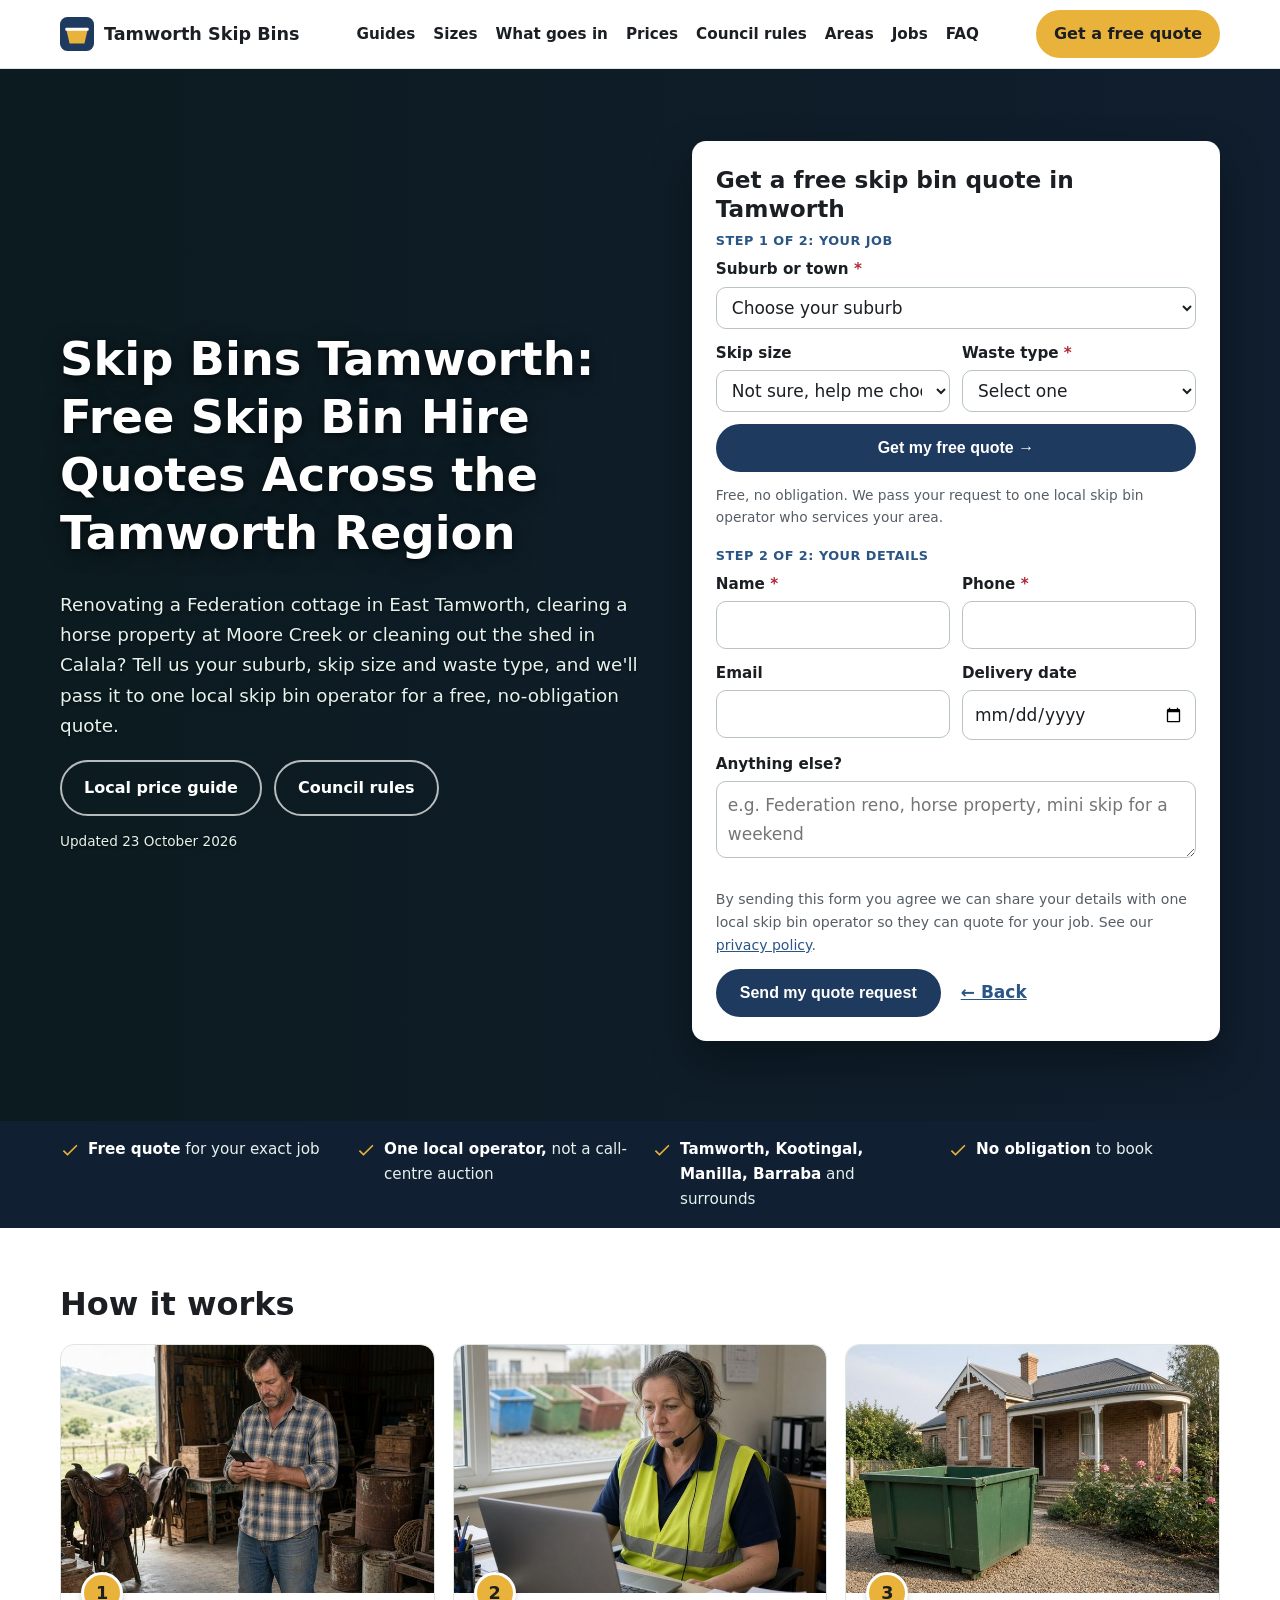
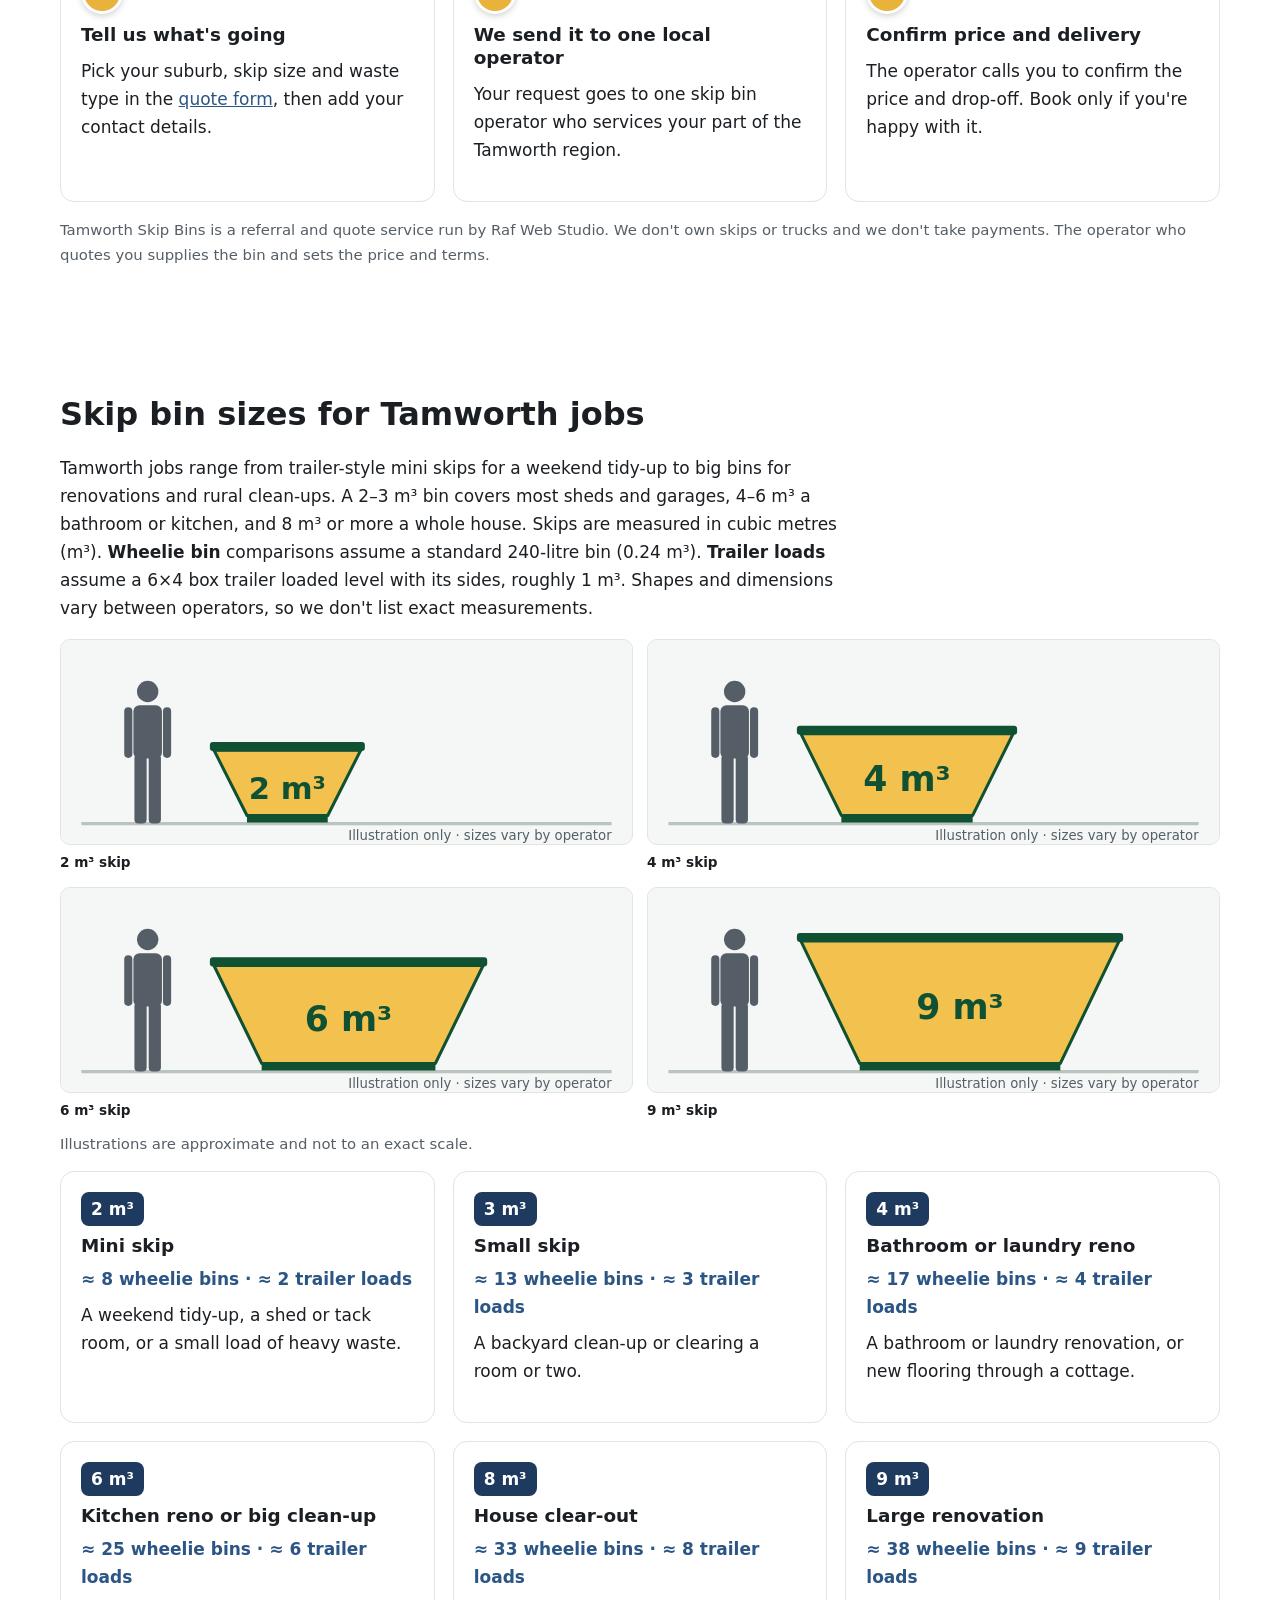
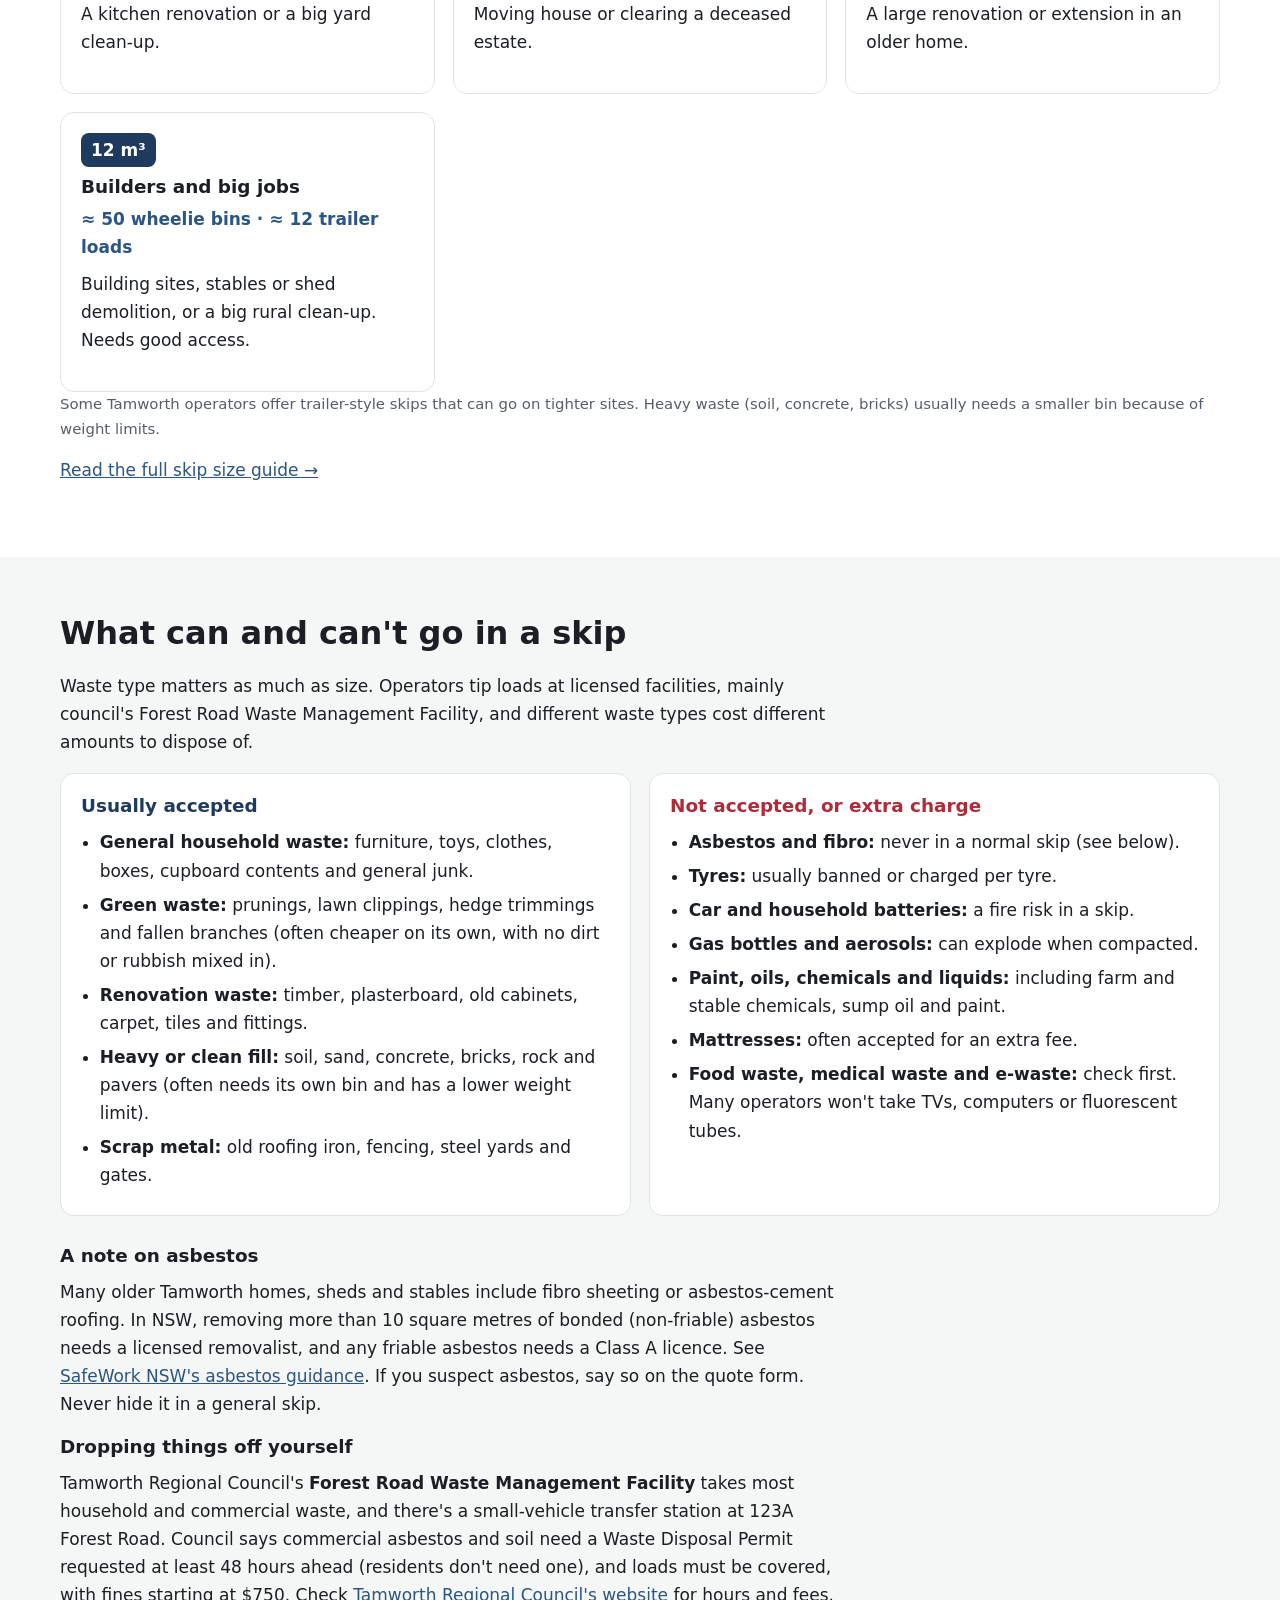
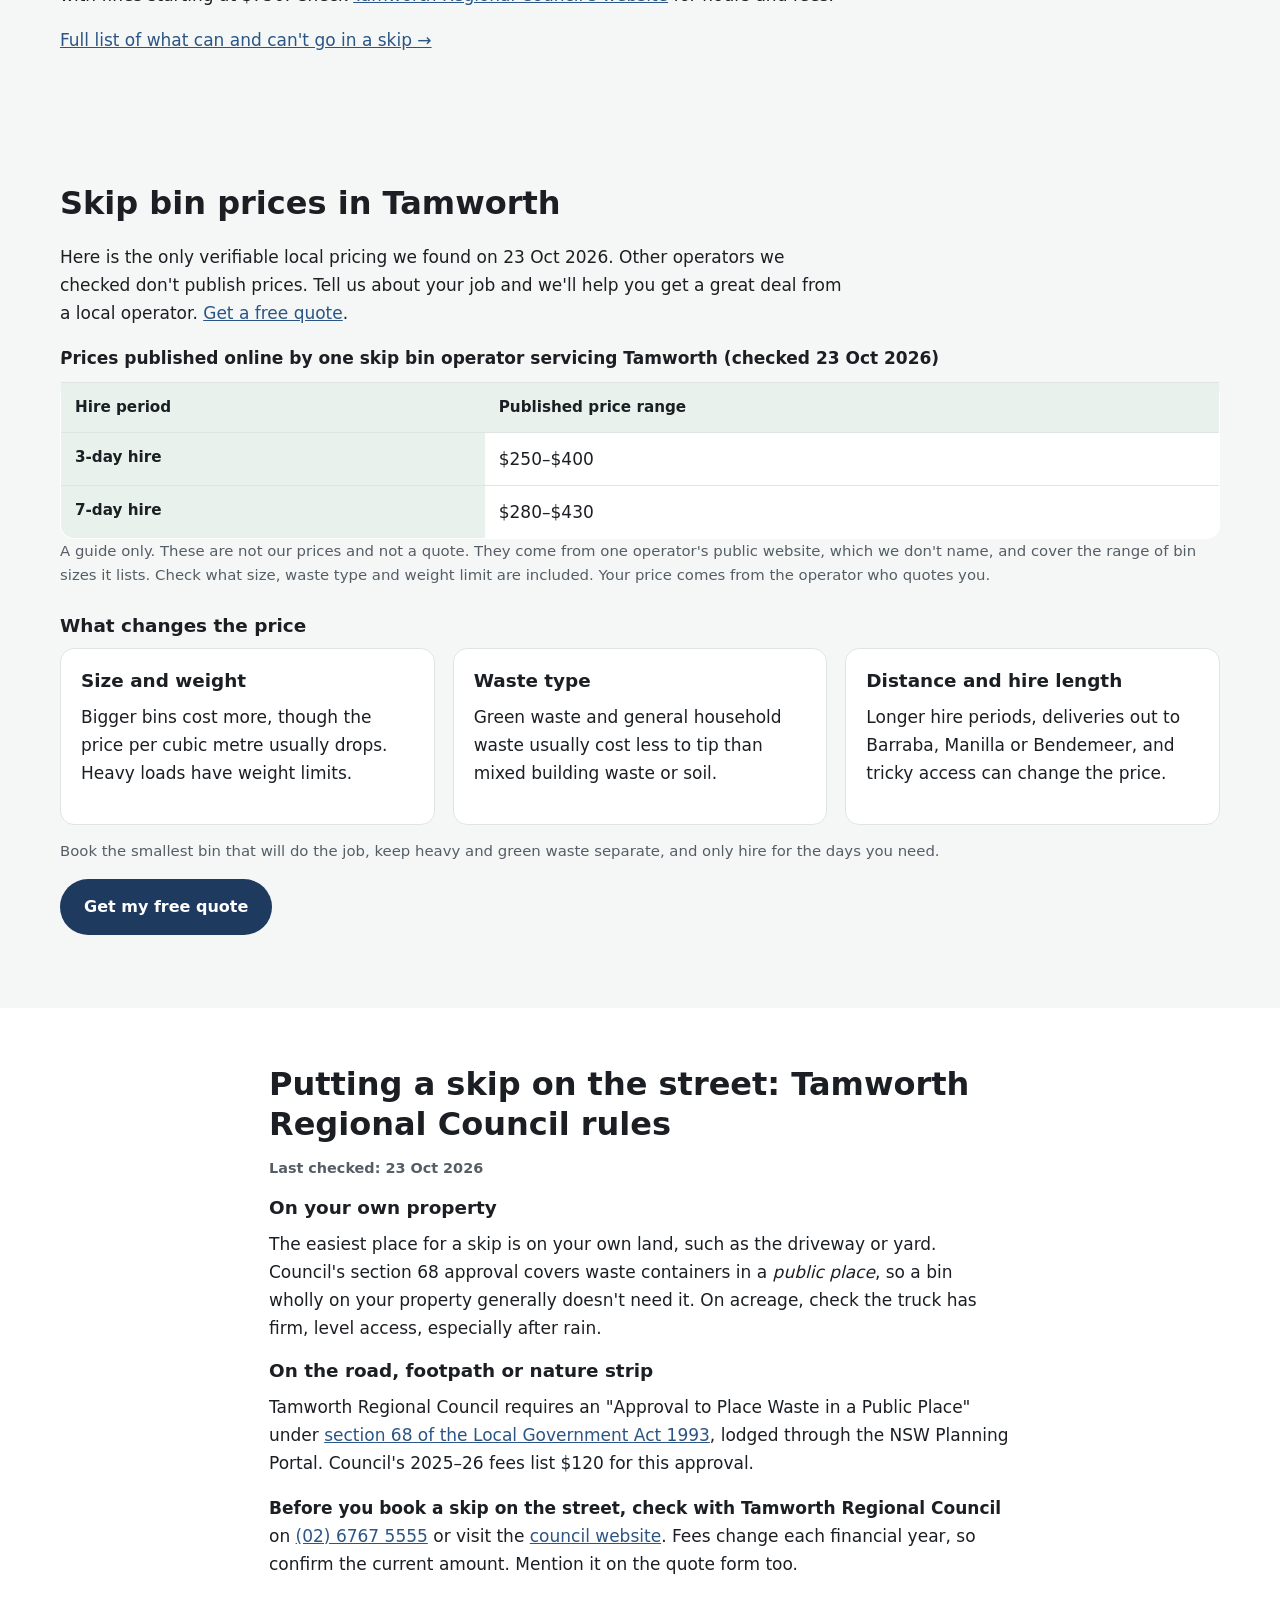
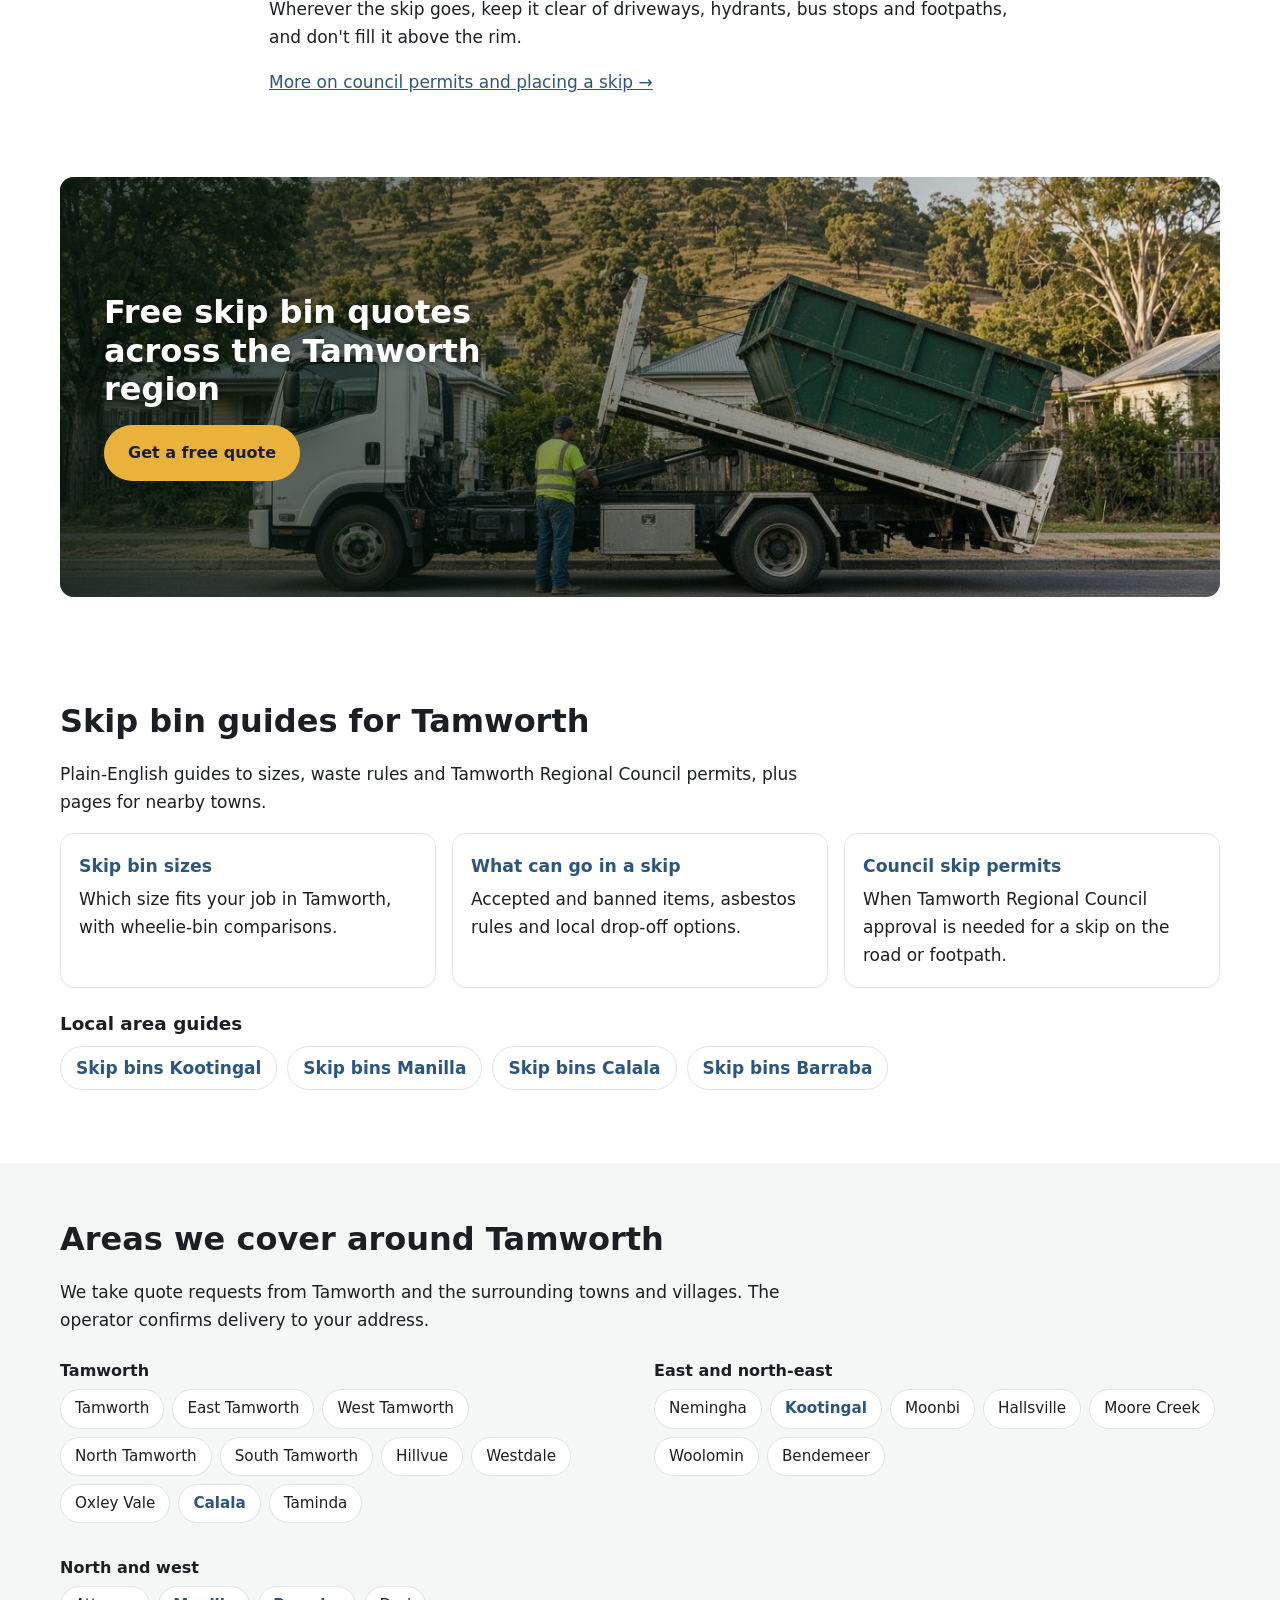
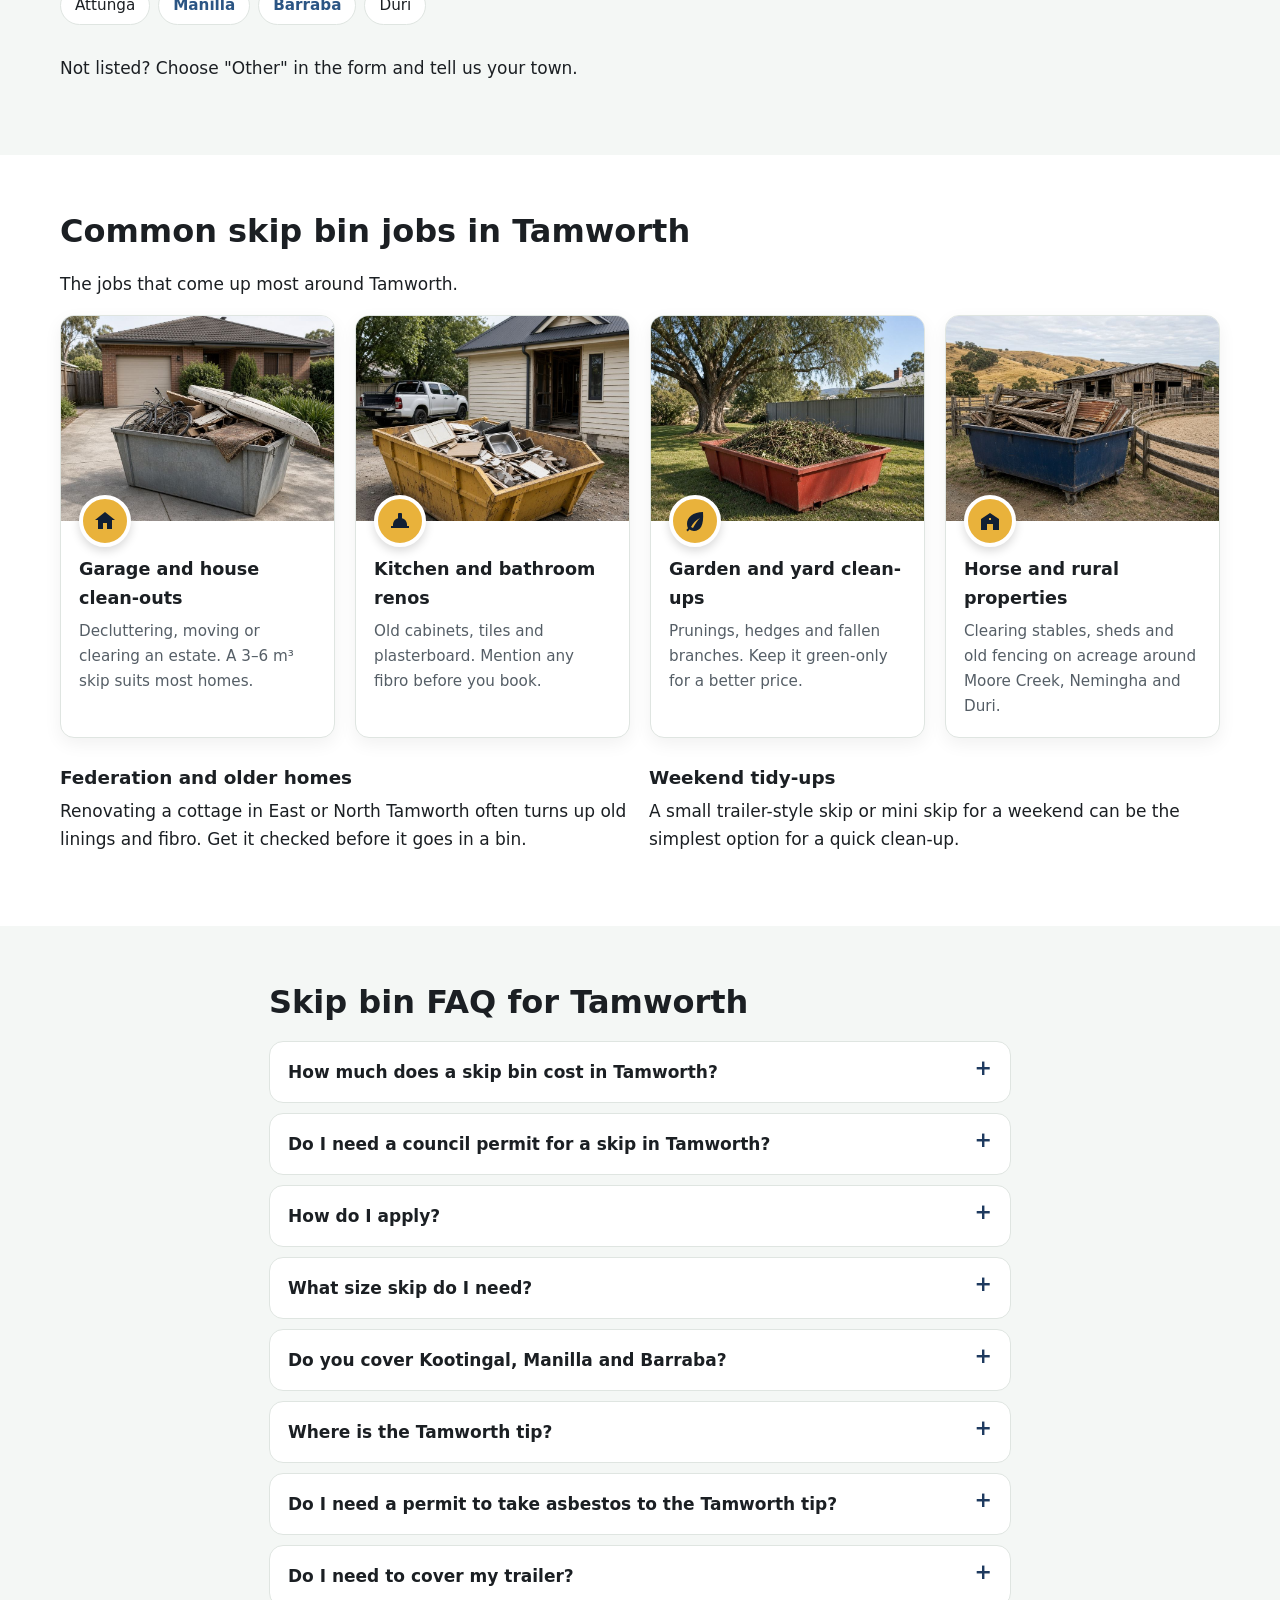
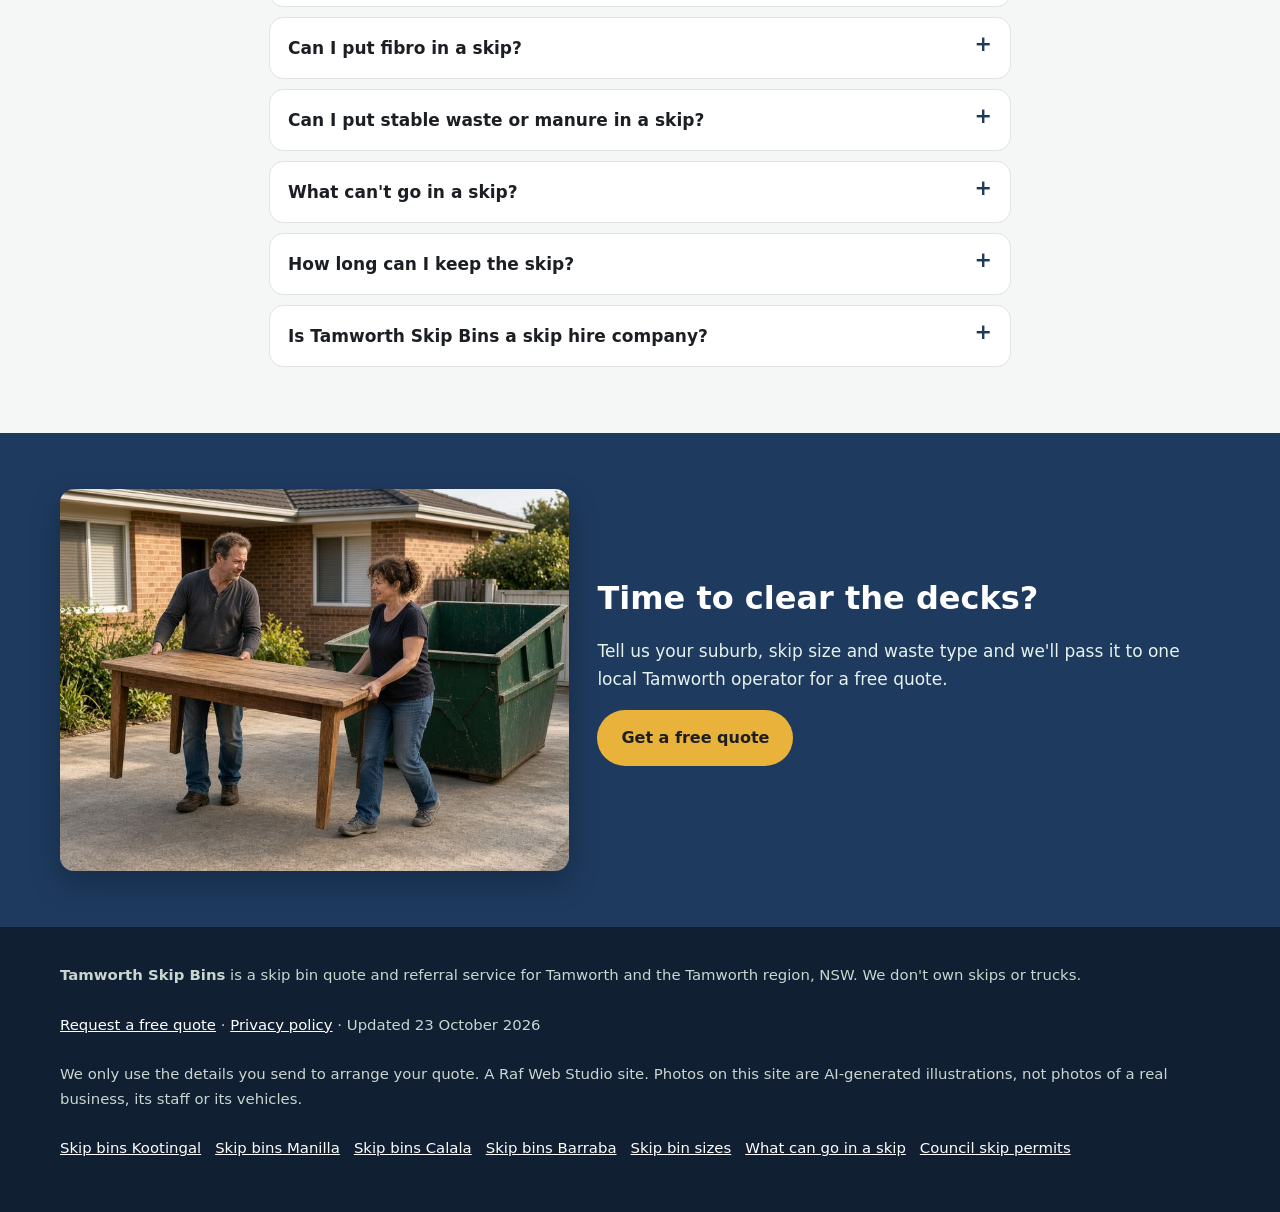
==== commit 006296fb: "SEO batch 1: suburb pages, topic guides, breadcrumbs, schema, sitemap" ====
--- a/index.html
+++ b/index.html
@@ -269,7 +269,7 @@
       Tamworth Skip Bins
     </a>
     <nav class="nav" aria-label="Main">
-      <a href="#sizes">Sizes</a><a href="#waste">What goes in</a><a href="#pricing">Prices</a><a href="#council">Council rules</a><a href="#areas">Areas</a><a href="#jobs">Jobs</a><a href="#faq">FAQ</a>
+      <a href="#guides">Guides</a>      <a href="#sizes">Sizes</a><a href="#waste">What goes in</a><a href="#pricing">Prices</a><a href="#council">Council rules</a><a href="#areas">Areas</a><a href="#jobs">Jobs</a><a href="#faq">FAQ</a>
     </nav>
     <a class="btn btn-call header-call" href="#quote">Get a free quote</a>
   </div>
@@ -346,6 +346,7 @@
     <p class="note">Illustrations are approximate and not to an exact scale.</p>
     <div class="grid grid-3 size-cards"><div class="card"><span class="size">2 m³</span><h3>Mini skip</h3><p class="equiv">≈ 8 wheelie bins · ≈ 2 trailer loads</p><p>A weekend tidy-up, a shed or tack room, or a small load of heavy waste.</p></div><div class="card"><span class="size">3 m³</span><h3>Small skip</h3><p class="equiv">≈ 13 wheelie bins · ≈ 3 trailer loads</p><p>A backyard clean-up or clearing a room or two.</p></div><div class="card"><span class="size">4 m³</span><h3>Bathroom or laundry reno</h3><p class="equiv">≈ 17 wheelie bins · ≈ 4 trailer loads</p><p>A bathroom or laundry renovation, or new flooring through a cottage.</p></div><div class="card"><span class="size">6 m³</span><h3>Kitchen reno or big clean-up</h3><p class="equiv">≈ 25 wheelie bins · ≈ 6 trailer loads</p><p>A kitchen renovation or a big yard clean-up.</p></div><div class="card"><span class="size">8 m³</span><h3>House clear-out</h3><p class="equiv">≈ 33 wheelie bins · ≈ 8 trailer loads</p><p>Moving house or clearing a deceased estate.</p></div><div class="card"><span class="size">9 m³</span><h3>Large renovation</h3><p class="equiv">≈ 38 wheelie bins · ≈ 9 trailer loads</p><p>A large renovation or extension in an older home.</p></div><div class="card"><span class="size">12 m³</span><h3>Builders and big jobs</h3><p class="equiv">≈ 50 wheelie bins · ≈ 12 trailer loads</p><p>Building sites, stables or shed demolition, or a big rural clean-up. Needs good access.</p></div></div>
     <p class="note">Some Tamworth operators offer trailer-style skips that can go on tighter sites. Heavy waste (soil, concrete, bricks) usually needs a smaller bin because of weight limits.</p>
+    <p><a href="/skip-bin-sizes/">Read the full skip size guide →</a></p>
   </div>
 </section>
 <section class="alt" id="waste" aria-labelledby="waste-h">
@@ -380,6 +381,7 @@
     <p class="intro">Many older Tamworth homes, sheds and stables include fibro sheeting or asbestos-cement roofing. In NSW, removing more than 10 square metres of bonded (non-friable) asbestos needs a licensed removalist, and any friable asbestos needs a Class A licence. See <a href="https://www.safework.nsw.gov.au/hazards-a-z/asbestos" rel="noopener">SafeWork NSW's asbestos guidance</a>. If you suspect asbestos, say so on the quote form. Never hide it in a general skip.</p>
     <h3>Dropping things off yourself</h3>
     <p class="intro">Tamworth Regional Council's <strong>Forest Road Waste Management Facility</strong> takes most household and commercial waste, and there's a small-vehicle transfer station at 123A Forest Road. Council says commercial asbestos and soil need a Waste Disposal Permit requested at least 48 hours ahead (residents don't need one), and loads must be covered, with fines starting at $750. Check <a href="https://www.tamworth.nsw.gov.au/" rel="noopener">Tamworth Regional Council's website</a> for hours and fees.</p>
+    <p><a href="/what-can-go-in-a-skip/">Full list of what can and can't go in a skip →</a></p>
   </div>
 </section>
 <section class="alt" id="pricing" aria-labelledby="pricing-h">
@@ -414,6 +416,7 @@
     <p>Tamworth Regional Council requires an "Approval to Place Waste in a Public Place" under <a href="https://www.planningportal.nsw.gov.au/development-and-assessment/additional-approvals-applications/section-68-approvals" rel="noopener">section 68 of the Local Government Act 1993</a>, lodged through the NSW Planning Portal. Council's 2025–26 fees list $120 for this approval.</p>
     <p><strong>Before you book a skip on the street, check with Tamworth Regional Council</strong> on <a href="tel:0267675555">(02) 6767 5555</a> or visit the <a href="https://www.tamworth.nsw.gov.au/" rel="noopener">council website</a>. Fees change each financial year, so confirm the current amount. Mention it on the quote form too.</p>
     <p>Wherever the skip goes, keep it clear of driveways, hydrants, bus stops and footpaths, and don't fill it above the rim.</p>
+    <p><a href="/skip-bin-council-permit/">More on council permits and placing a skip →</a></p>
   </div>
 </section>
 <section class="band-wrap" aria-label="Free skip bin quotes across the Tamworth region">
@@ -427,11 +430,21 @@
     </div>
   </div>
 </section>
+<section id="guides" aria-labelledby="guides-h">
+  <div class="wrap">
+    <h2 id="guides-h">Skip bin guides for Tamworth</h2>
+    <p class="intro">Plain-English guides to sizes, waste rules and Tamworth Regional Council permits, plus pages for nearby towns.</p>
+    <div class="guide-cards"><a href="/skip-bin-sizes/"><strong>Skip bin sizes</strong>Which size fits your job in Tamworth, with wheelie-bin comparisons.</a><a href="/what-can-go-in-a-skip/"><strong>What can go in a skip</strong>Accepted and banned items, asbestos rules and local drop-off options.</a><a href="/skip-bin-council-permit/"><strong>Council skip permits</strong>When Tamworth Regional Council approval is needed for a skip on the road or footpath.</a></div>
+    <h3 style="margin-top:24px">Local area guides</h3>
+    <ul class="link-list"><li><a href="/skip-bins-kootingal/">Skip bins Kootingal</a></li><li><a href="/skip-bins-manilla/">Skip bins Manilla</a></li><li><a href="/skip-bins-calala/">Skip bins Calala</a></li><li><a href="/skip-bins-barraba/">Skip bins Barraba</a></li></ul>
+  </div>
+</section>
+
 <section class="alt" id="areas" aria-labelledby="areas-h">
   <div class="wrap">
     <h2 id="areas-h">Areas we cover around Tamworth</h2>
     <p class="intro">We take quote requests from Tamworth and the surrounding towns and villages. The operator confirms delivery to your address.</p>
-    <div class="area-groups"><div class="area-group"><h3>Tamworth</h3><ul class="areas"><li>Tamworth</li><li>East Tamworth</li><li>West Tamworth</li><li>North Tamworth</li><li>South Tamworth</li><li>Hillvue</li><li>Westdale</li><li>Oxley Vale</li><li>Calala</li><li>Taminda</li></ul></div><div class="area-group"><h3>East and north-east</h3><ul class="areas"><li>Nemingha</li><li>Kootingal</li><li>Moonbi</li><li>Hallsville</li><li>Moore Creek</li><li>Woolomin</li><li>Bendemeer</li></ul></div><div class="area-group"><h3>North and west</h3><ul class="areas"><li>Attunga</li><li>Manilla</li><li>Barraba</li><li>Duri</li></ul></div></div>
+    <div class="area-groups"><div class="area-group"><h3>Tamworth</h3><ul class="areas"><li>Tamworth</li><li>East Tamworth</li><li>West Tamworth</li><li>North Tamworth</li><li>South Tamworth</li><li>Hillvue</li><li>Westdale</li><li>Oxley Vale</li><li><a href="/skip-bins-calala/">Calala</a></li><li>Taminda</li></ul></div><div class="area-group"><h3>East and north-east</h3><ul class="areas"><li>Nemingha</li><li><a href="/skip-bins-kootingal/">Kootingal</a></li><li>Moonbi</li><li>Hallsville</li><li>Moore Creek</li><li>Woolomin</li><li>Bendemeer</li></ul></div><div class="area-group"><h3>North and west</h3><ul class="areas"><li>Attunga</li><li><a href="/skip-bins-manilla/">Manilla</a></li><li><a href="/skip-bins-barraba/">Barraba</a></li><li>Duri</li></ul></div></div>
     <p class="intro">Not listed? Choose "Other" in the form and tell us your town.</p>
   </div>
 </section>
@@ -496,6 +509,7 @@
     <p><strong>Tamworth Skip Bins</strong> is a skip bin quote and referral service for Tamworth and the Tamworth region, NSW. We don't own skips or trucks.</p>
     <p><a href="#quote">Request a free quote</a> · <a href="privacy.html">Privacy policy</a> · Updated 23 October 2026</p>
     <p>We only use the details you send to arrange your quote. A Raf Web Studio site. Photos on this site are AI-generated illustrations, not photos of a real business, its staff or its vehicles.</p>
+    <p class="footer-links"><a href="/skip-bins-kootingal/">Skip bins Kootingal</a> <a href="/skip-bins-manilla/">Skip bins Manilla</a> <a href="/skip-bins-calala/">Skip bins Calala</a> <a href="/skip-bins-barraba/">Skip bins Barraba</a> <a href="/skip-bin-sizes/">Skip bin sizes</a> <a href="/what-can-go-in-a-skip/">What can go in a skip</a> <a href="/skip-bin-council-permit/">Council skip permits</a></p>
   </div>
 </footer>
 
--- a/styles.css
+++ b/styles.css
@@ -224,3 +224,34 @@
 /* site-specific */
 .photo-note{font-size:.8rem;color:var(--muted);margin-top:8px}
 .disclaimer{background:#fff8e6;border:1px solid #f0d58a;border-radius:var(--radius);padding:16px 18px;font-size:.95rem}
+
+/* seo-pages-v1 */
+.page-hero{background:var(--green);color:#fff;padding:34px 0 38px}
+.page-hero h1{color:#fff;margin-bottom:.4em}
+.page-hero .lead{color:#fff;font-size:1.12rem;max-width:44em;margin-bottom:.6em}
+.page-hero .updated{color:#e6f2ec;font-size:.9rem;margin:0}
+.crumbs{font-size:.9rem;margin-bottom:14px;color:#e6f2ec}
+.crumbs ol{list-style:none;padding:0;margin:0;display:flex;flex-wrap:wrap;gap:6px}
+.crumbs li+li::before{content:"›";margin-right:6px;opacity:.8}
+.crumbs a{color:#fff}
+.page-grid{display:grid;gap:36px;padding-top:40px;padding-bottom:48px}
+@media(min-width:960px){.page-grid{grid-template-columns:minmax(0,1fr) 380px;align-items:start}.page-aside{position:sticky;top:84px}}
+.page-body h2{margin-top:1.4em;font-size:clamp(1.3rem,2.6vw,1.7rem)}
+.page-body h2:first-child{margin-top:0}
+.page-body figure{margin:0 0 1.4em}
+.page-body figure img{width:100%;height:auto;border-radius:var(--radius);display:block}
+.page-body figcaption{font-size:.85rem;color:var(--muted);margin-top:6px}
+.page-body table{width:100%;border-collapse:collapse;margin:0 0 1.2em}
+.page-body th,.page-body td{border:1px solid var(--line);padding:8px 10px;text-align:left;vertical-align:top}
+.page-body .callout{background:var(--soft);border-left:4px solid var(--green);padding:14px 16px;border-radius:8px;margin:0 0 1.2em}
+.page-body .sources{font-size:.88rem;color:var(--muted)}
+.link-list{display:flex;flex-wrap:wrap;gap:10px;list-style:none;padding:0;margin:0 0 1em}
+.link-list a{display:inline-block;background:#fff;border:1px solid var(--line);border-radius:999px;padding:7px 15px;text-decoration:none;font-weight:600}
+.link-list a:hover{border-color:var(--green)}
+.areas a{text-decoration:none;font-weight:600}
+.guide-cards{display:grid;gap:16px}
+@media(min-width:700px){.guide-cards{grid-template-columns:repeat(3,1fr)}}
+.guide-cards a{display:block;background:#fff;border:1px solid var(--line);border-radius:var(--radius);padding:18px;text-decoration:none;color:var(--ink)}
+.guide-cards a strong{display:block;color:var(--green-2);font-size:1.08rem;margin-bottom:4px}
+.guide-cards a:hover{border-color:var(--green)}
+.footer-links{display:flex;flex-wrap:wrap;gap:6px 14px}
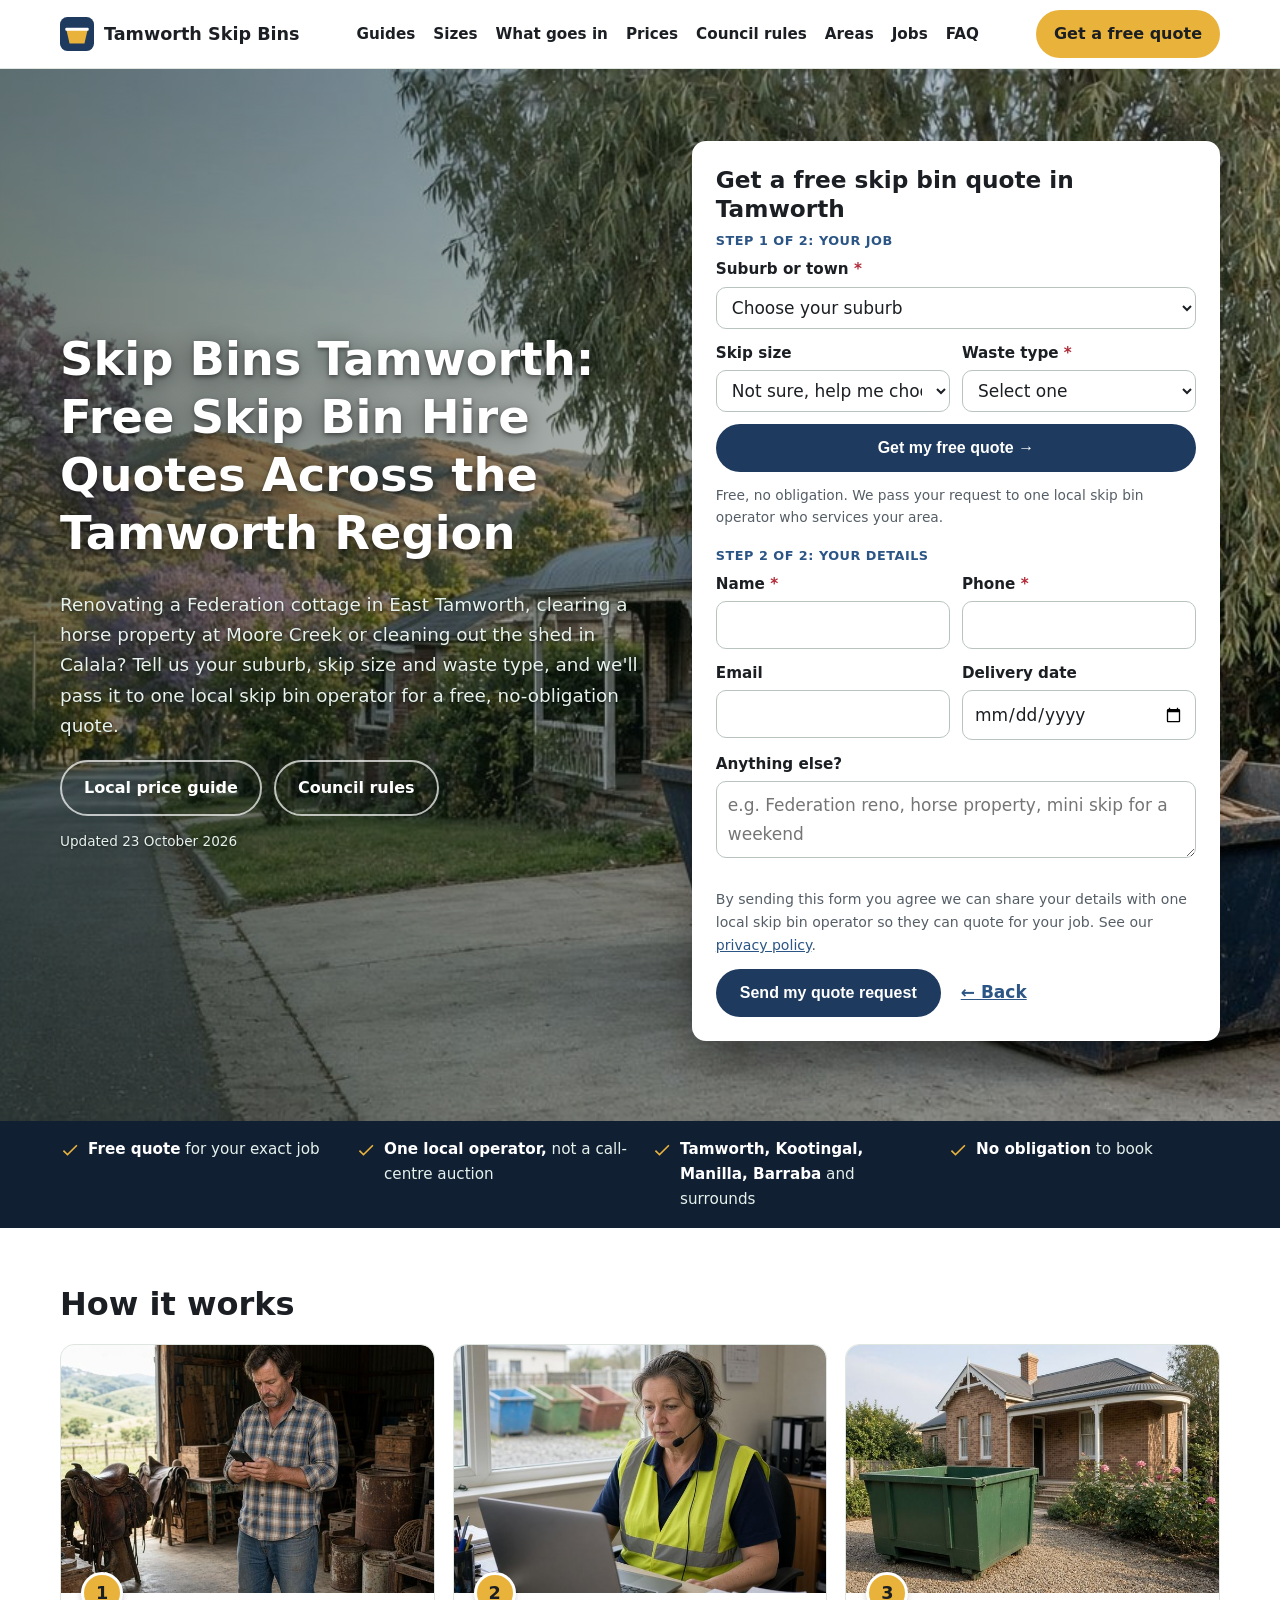
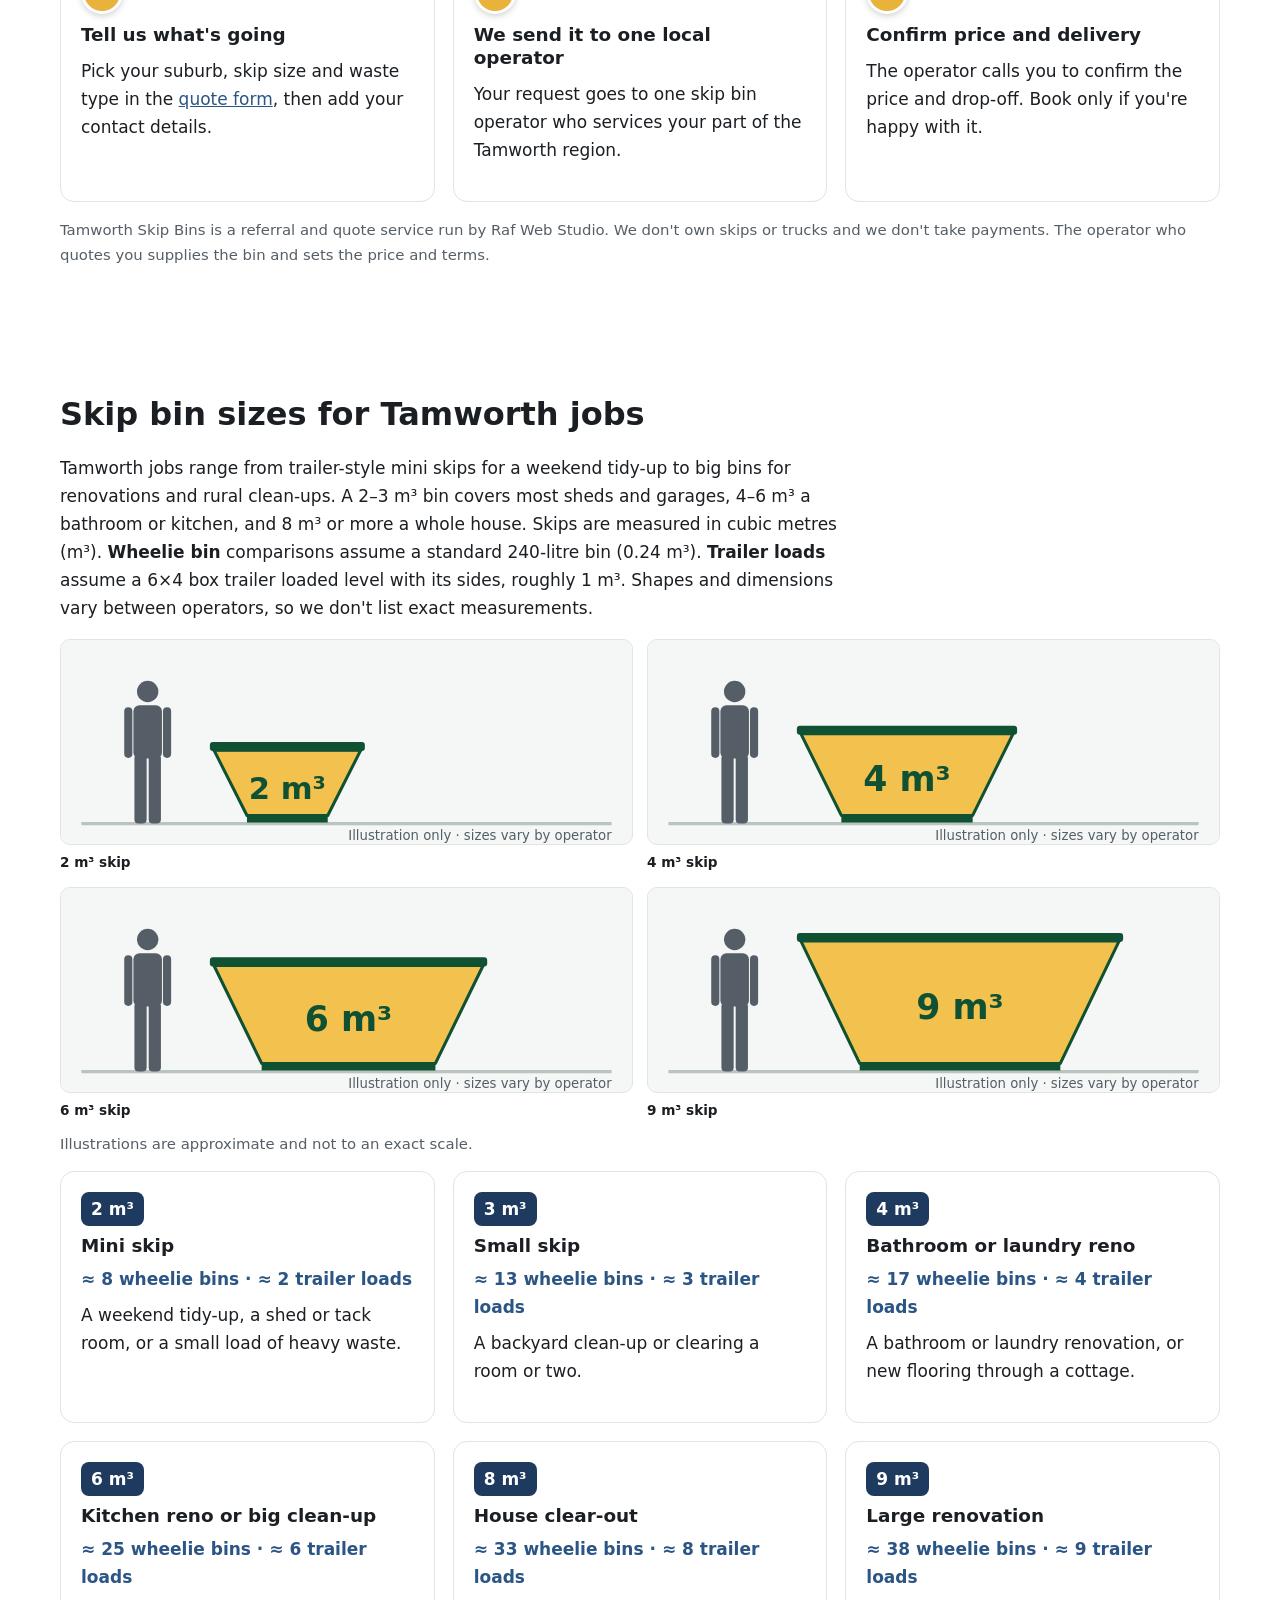
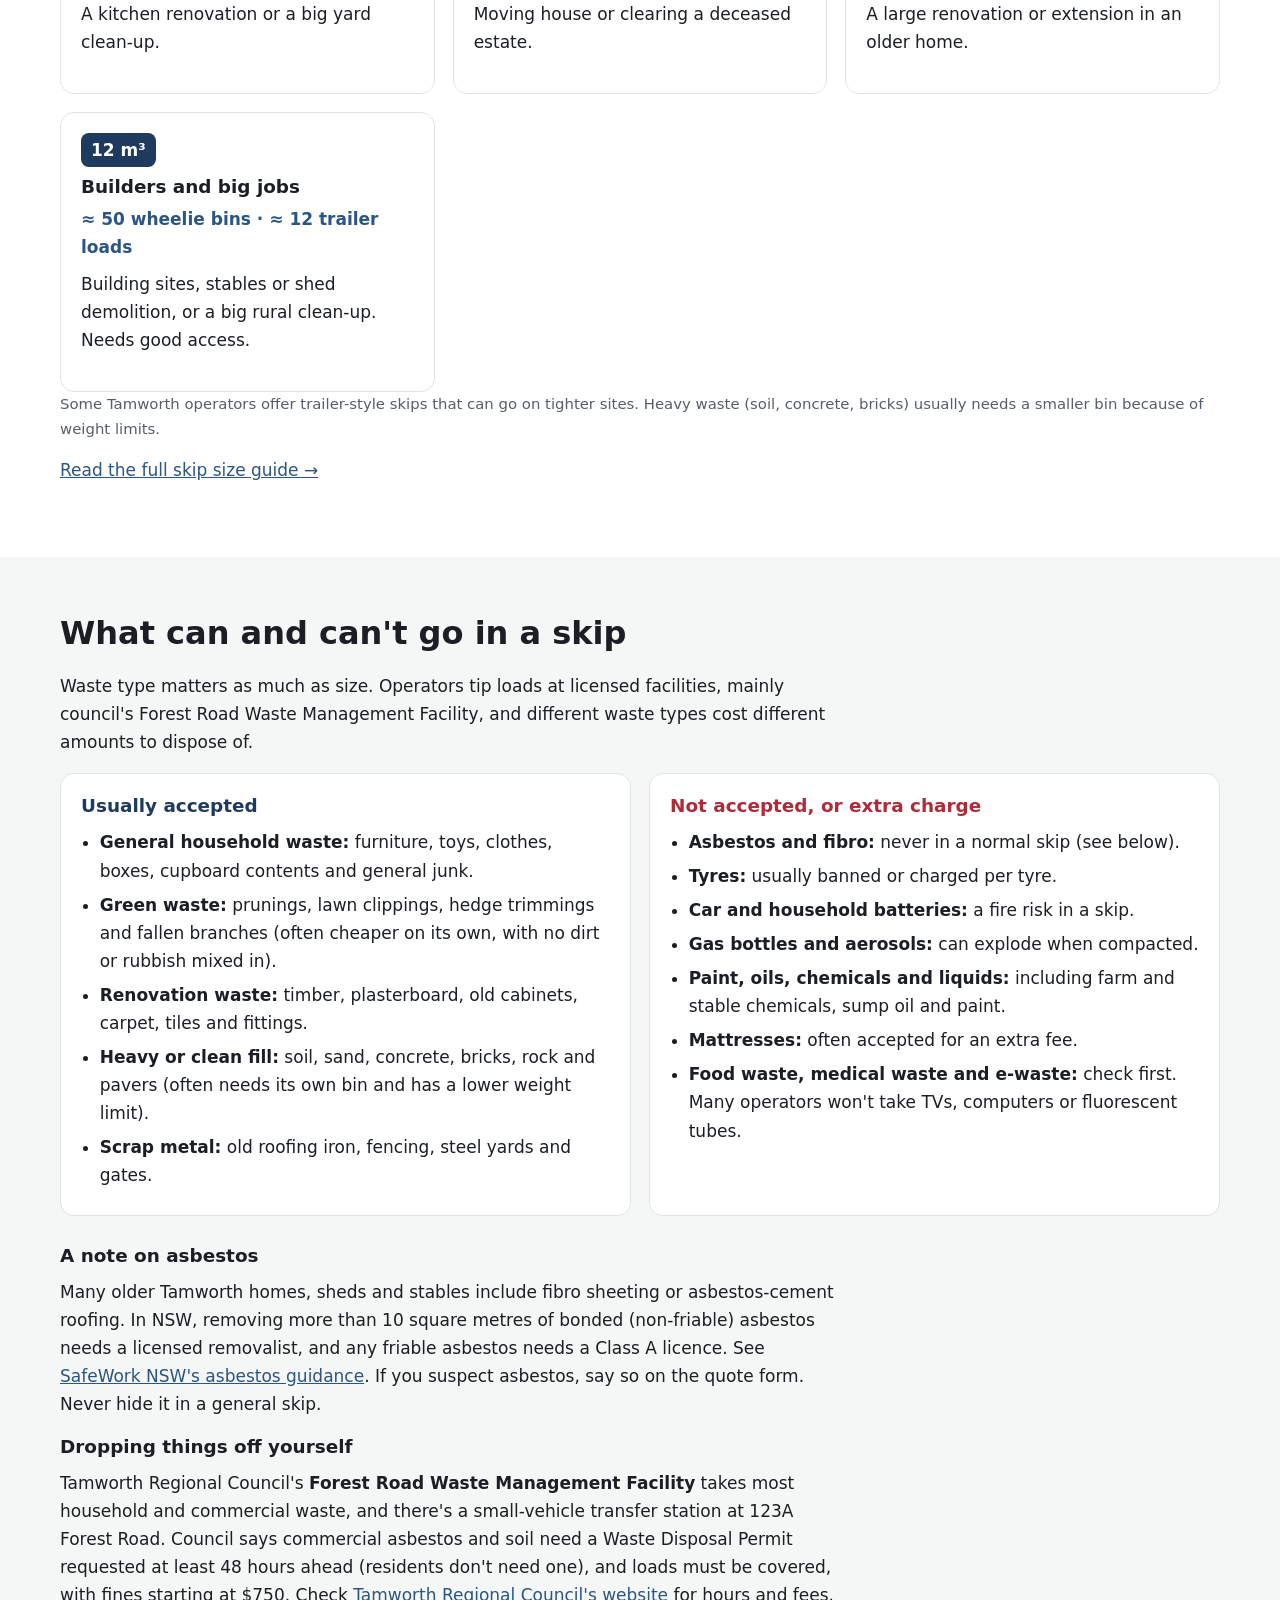
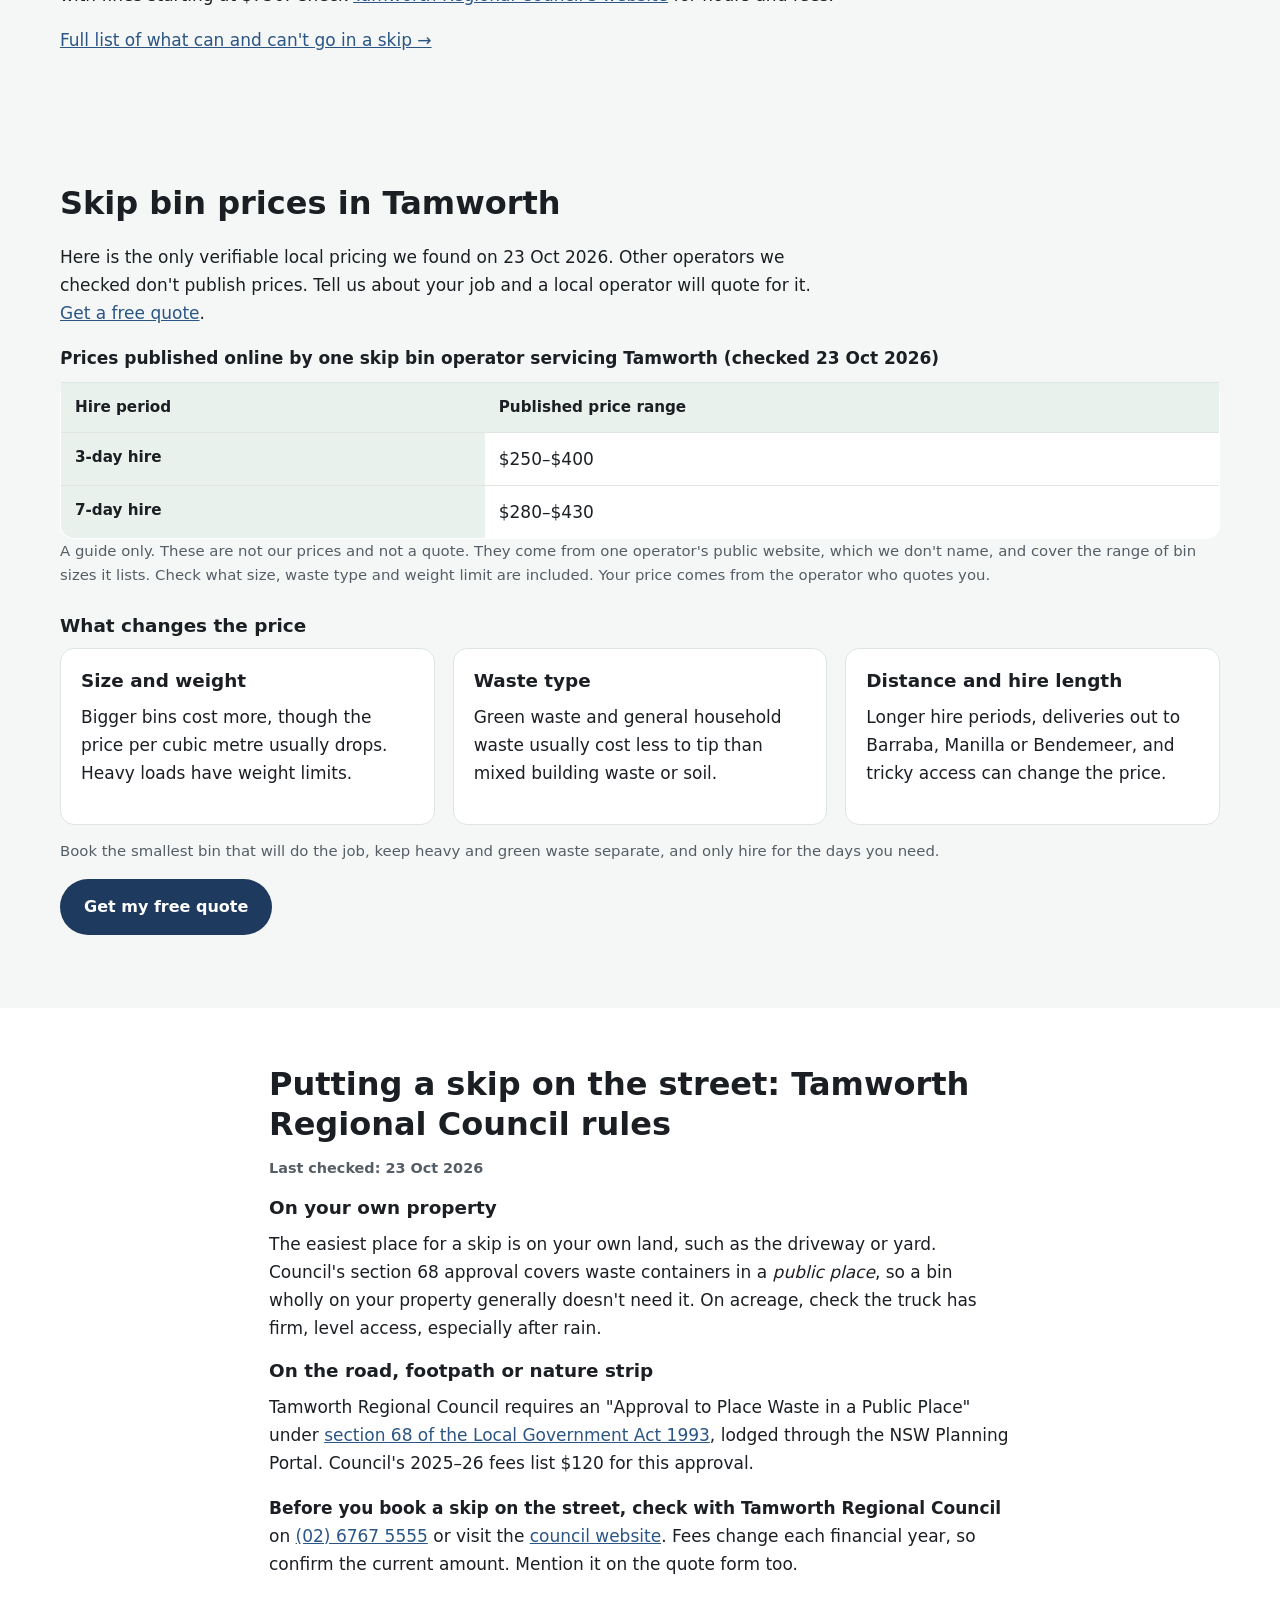
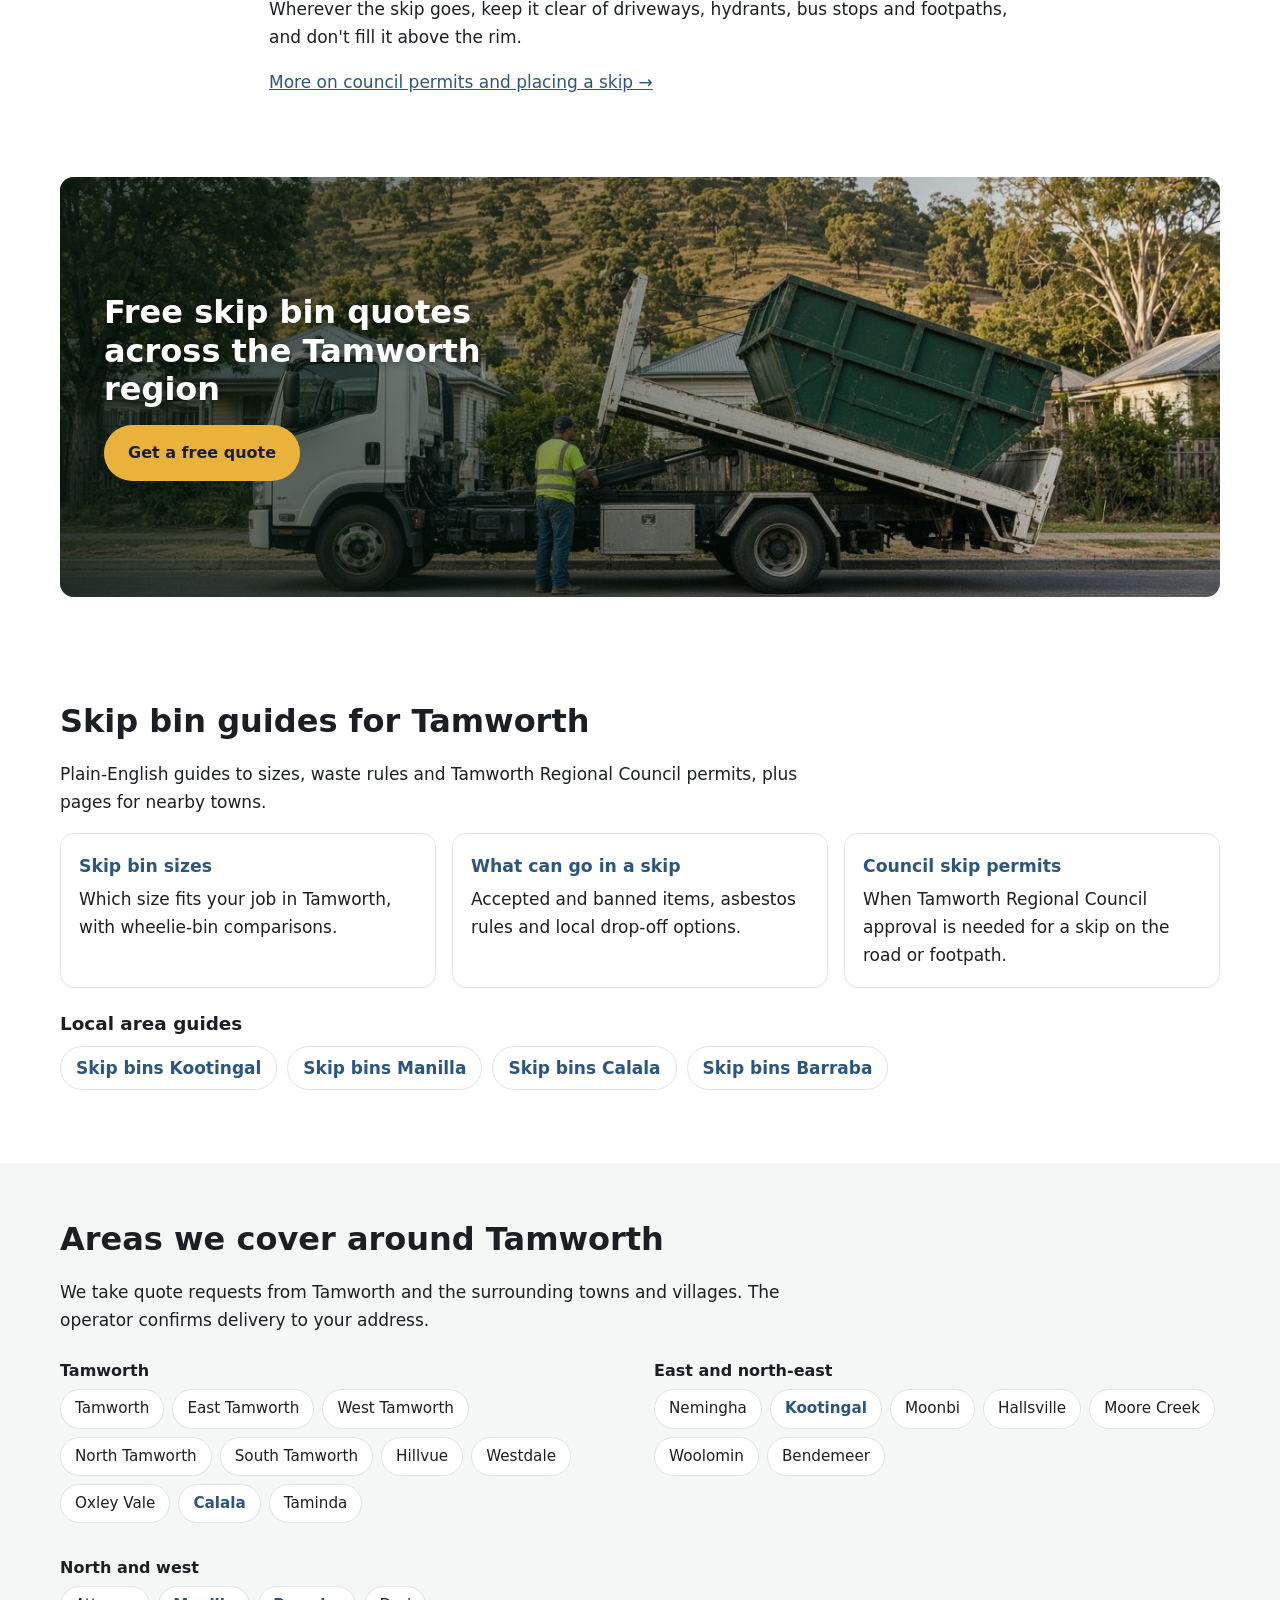
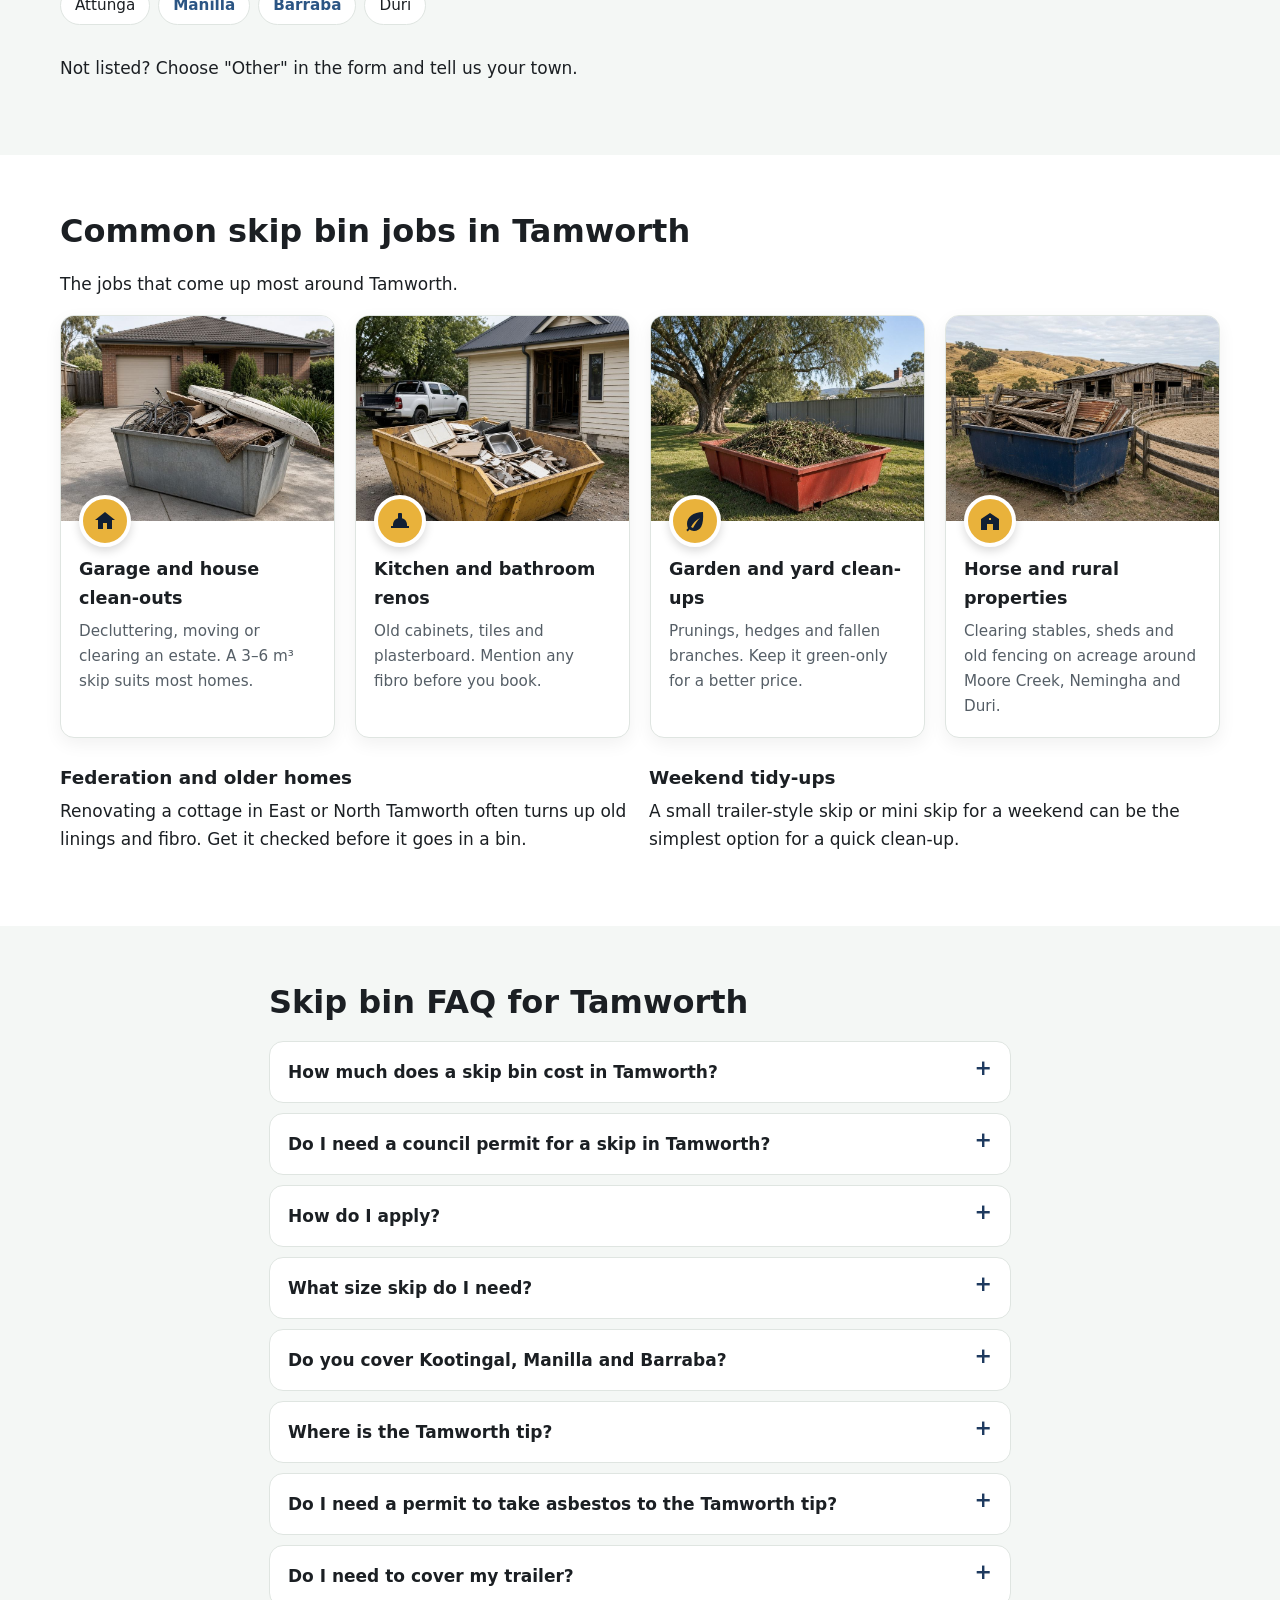
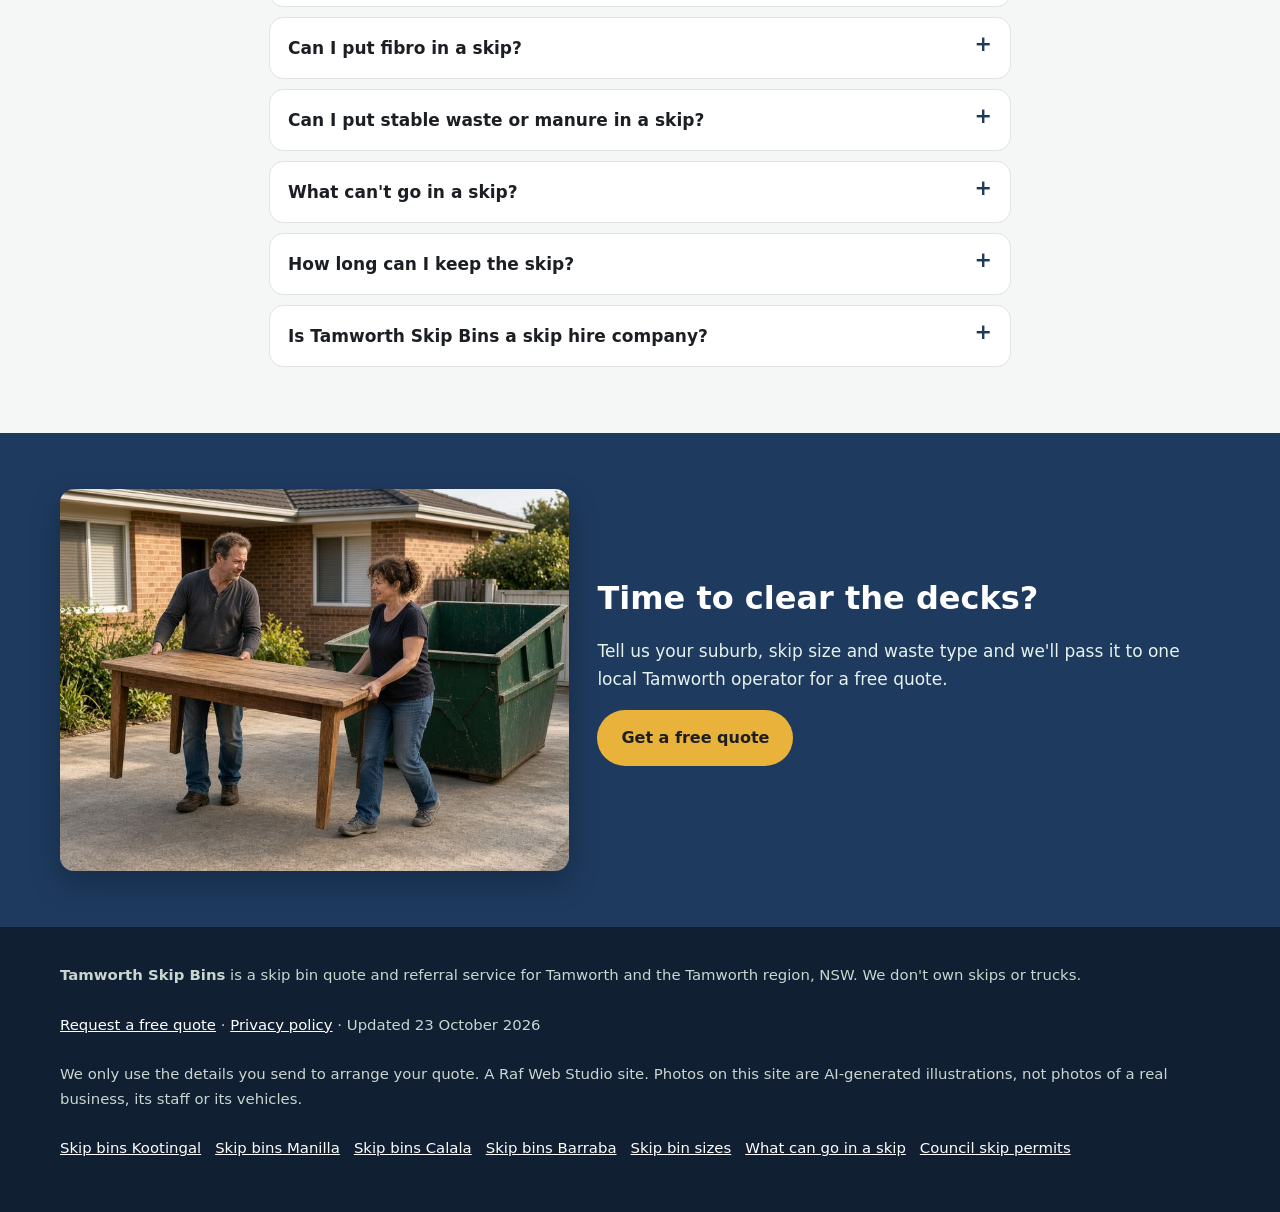
==== commit 5a56be99: "Remove price-claim wording (competitive price / great deal)" ====
--- a/index.html
+++ b/index.html
@@ -387,7 +387,7 @@
 <section class="alt" id="pricing" aria-labelledby="pricing-h">
   <div class="wrap">
     <h2 id="pricing-h">Skip bin prices in Tamworth</h2>
-    <p class="intro">Here is the only verifiable local pricing we found on 23 Oct 2026. Other operators we checked don't publish prices. Tell us about your job and we'll help you get a great deal from a local operator. <a href="#quote">Get a free quote</a>.</p>
+    <p class="intro">Here is the only verifiable local pricing we found on 23 Oct 2026. Other operators we checked don't publish prices. Tell us about your job and a local operator will quote for it. <a href="#quote">Get a free quote</a>.</p>
     <div class="table-scroll">
     <table class="price-table">
       <caption>Prices published online by one skip bin operator servicing Tamworth (checked 23 Oct 2026)</caption>
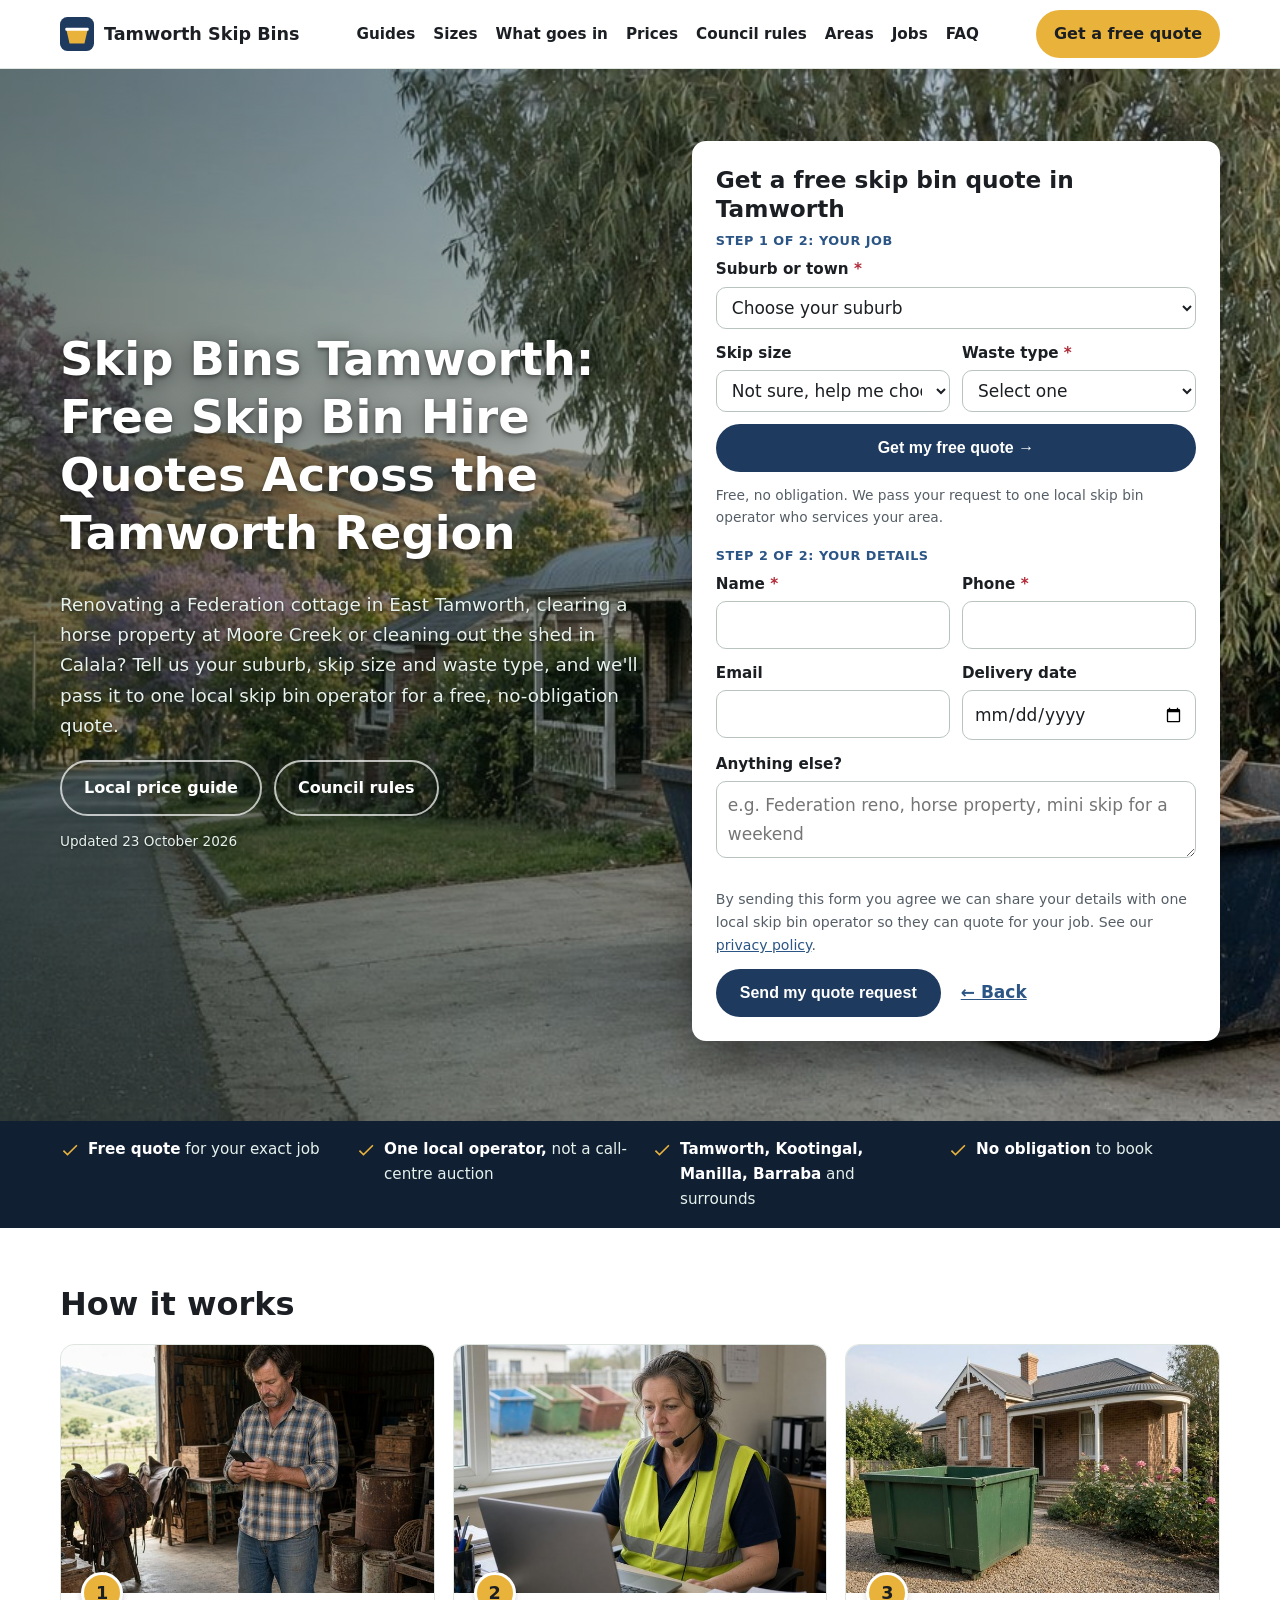
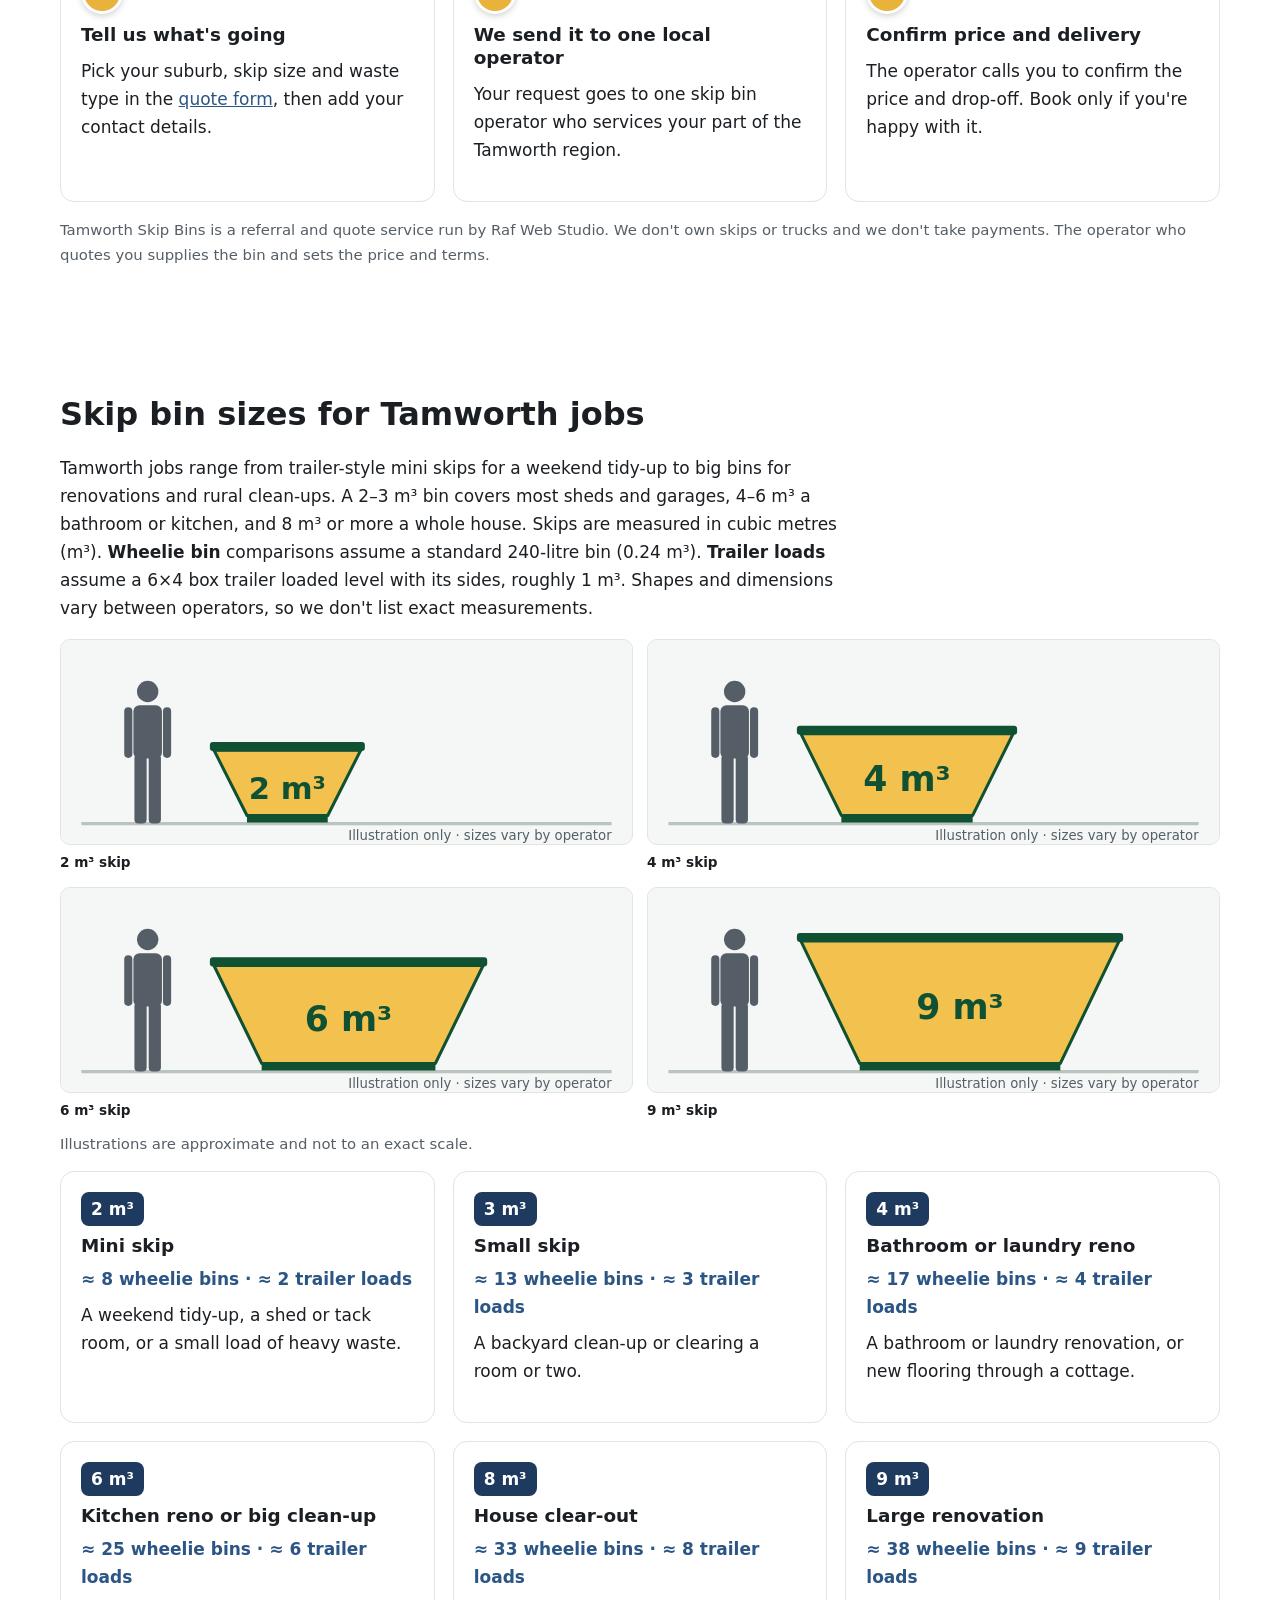
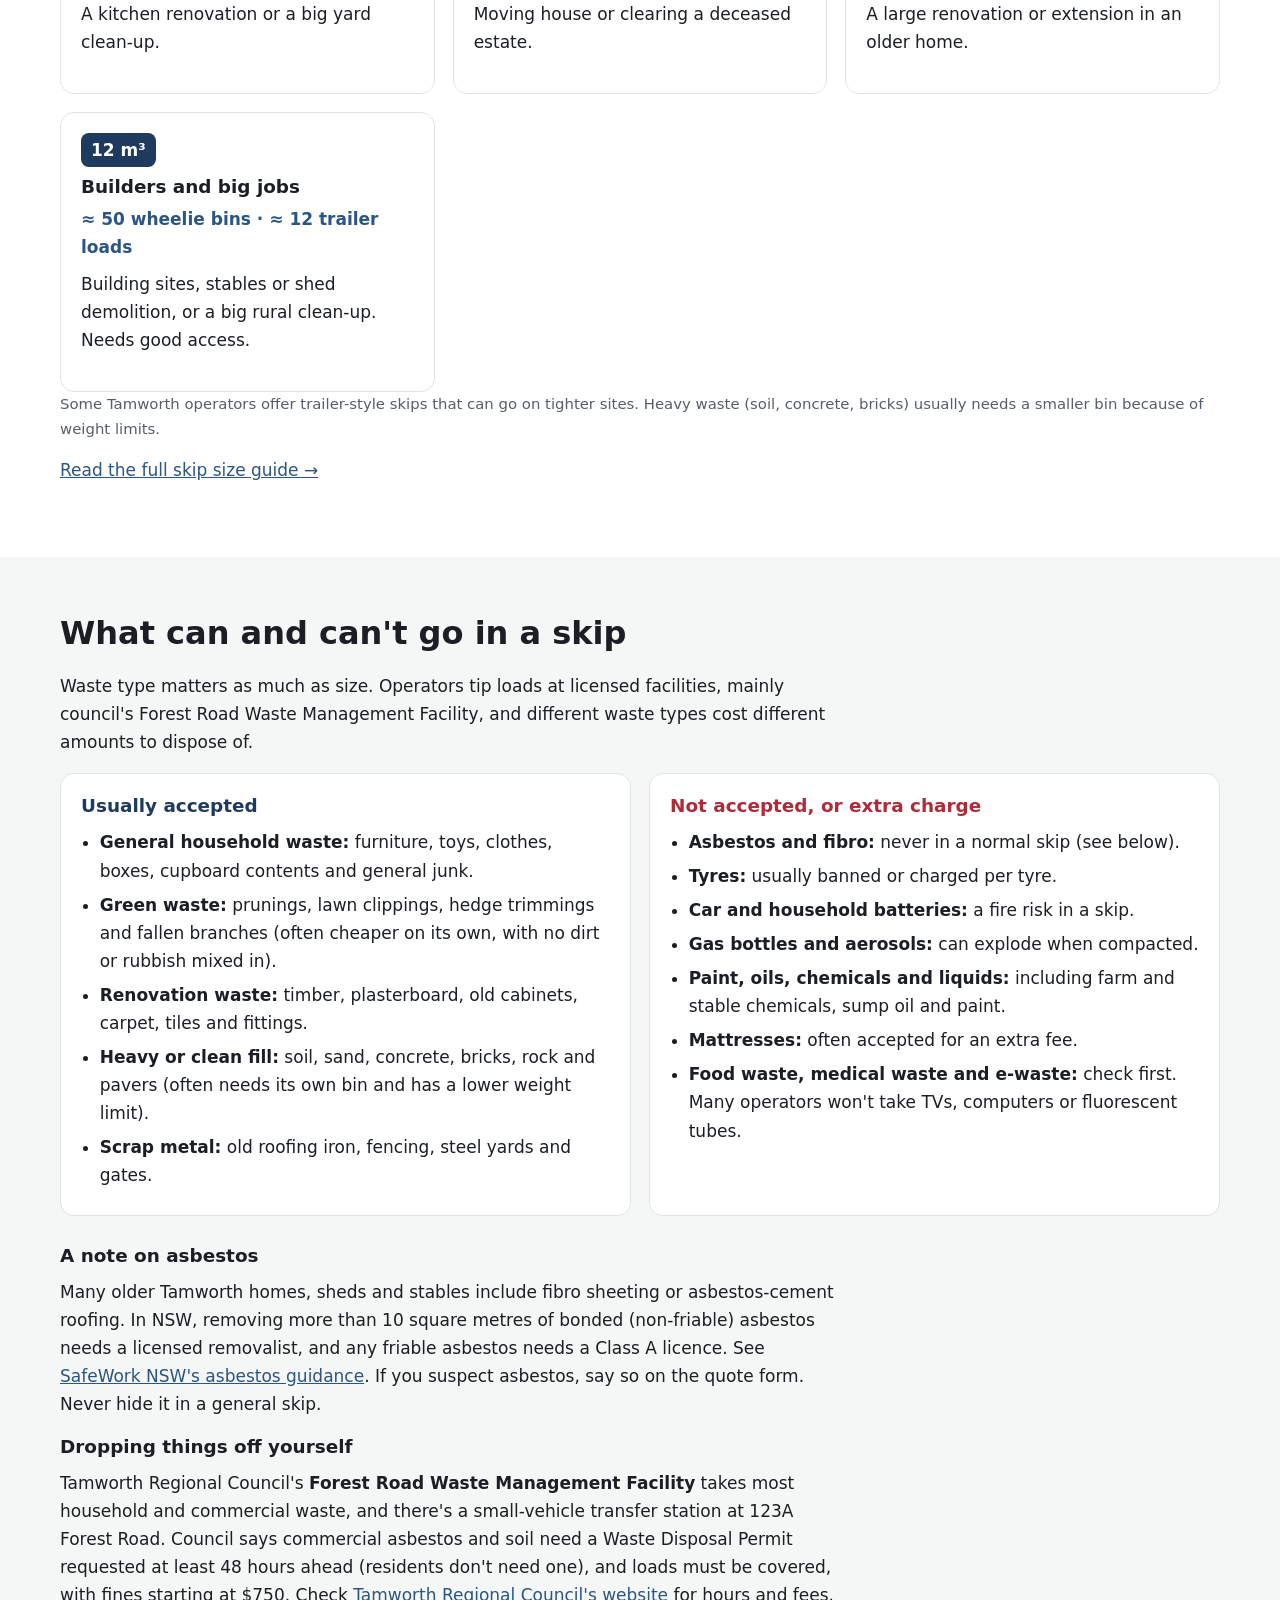
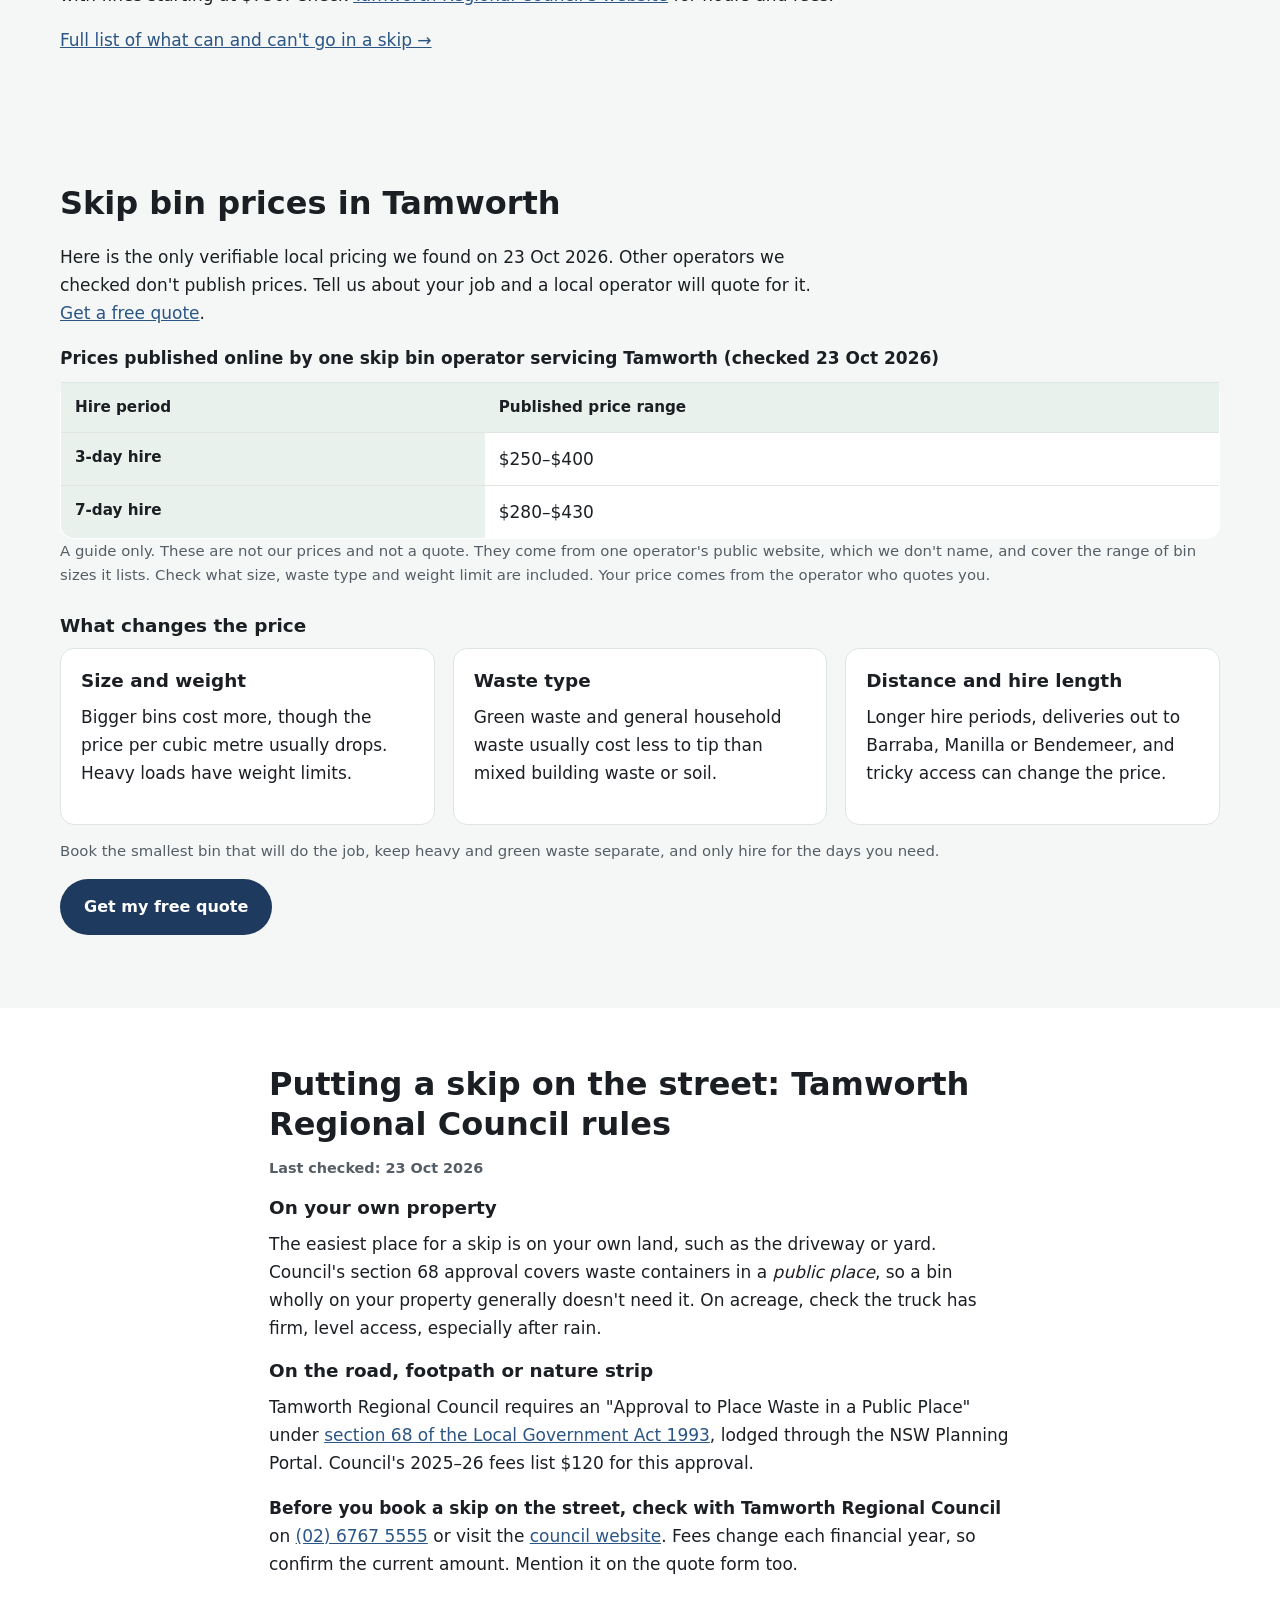
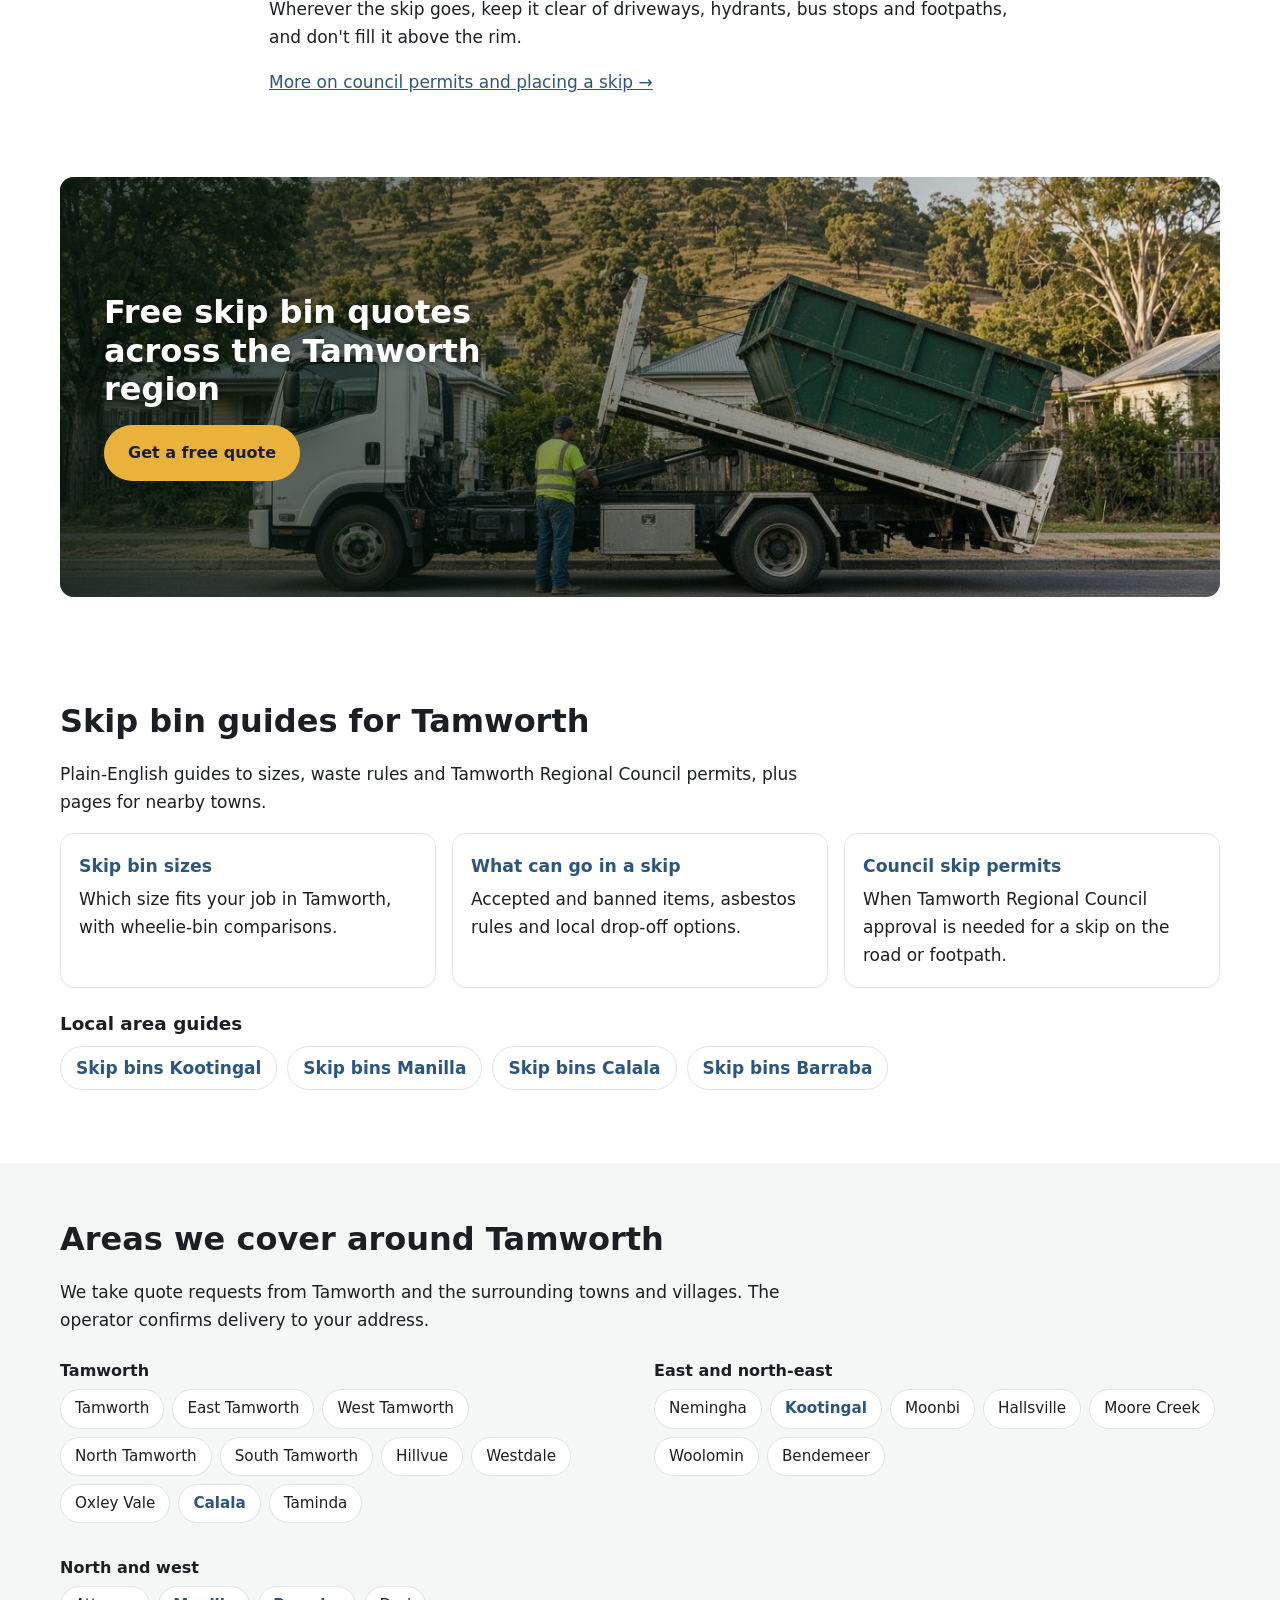
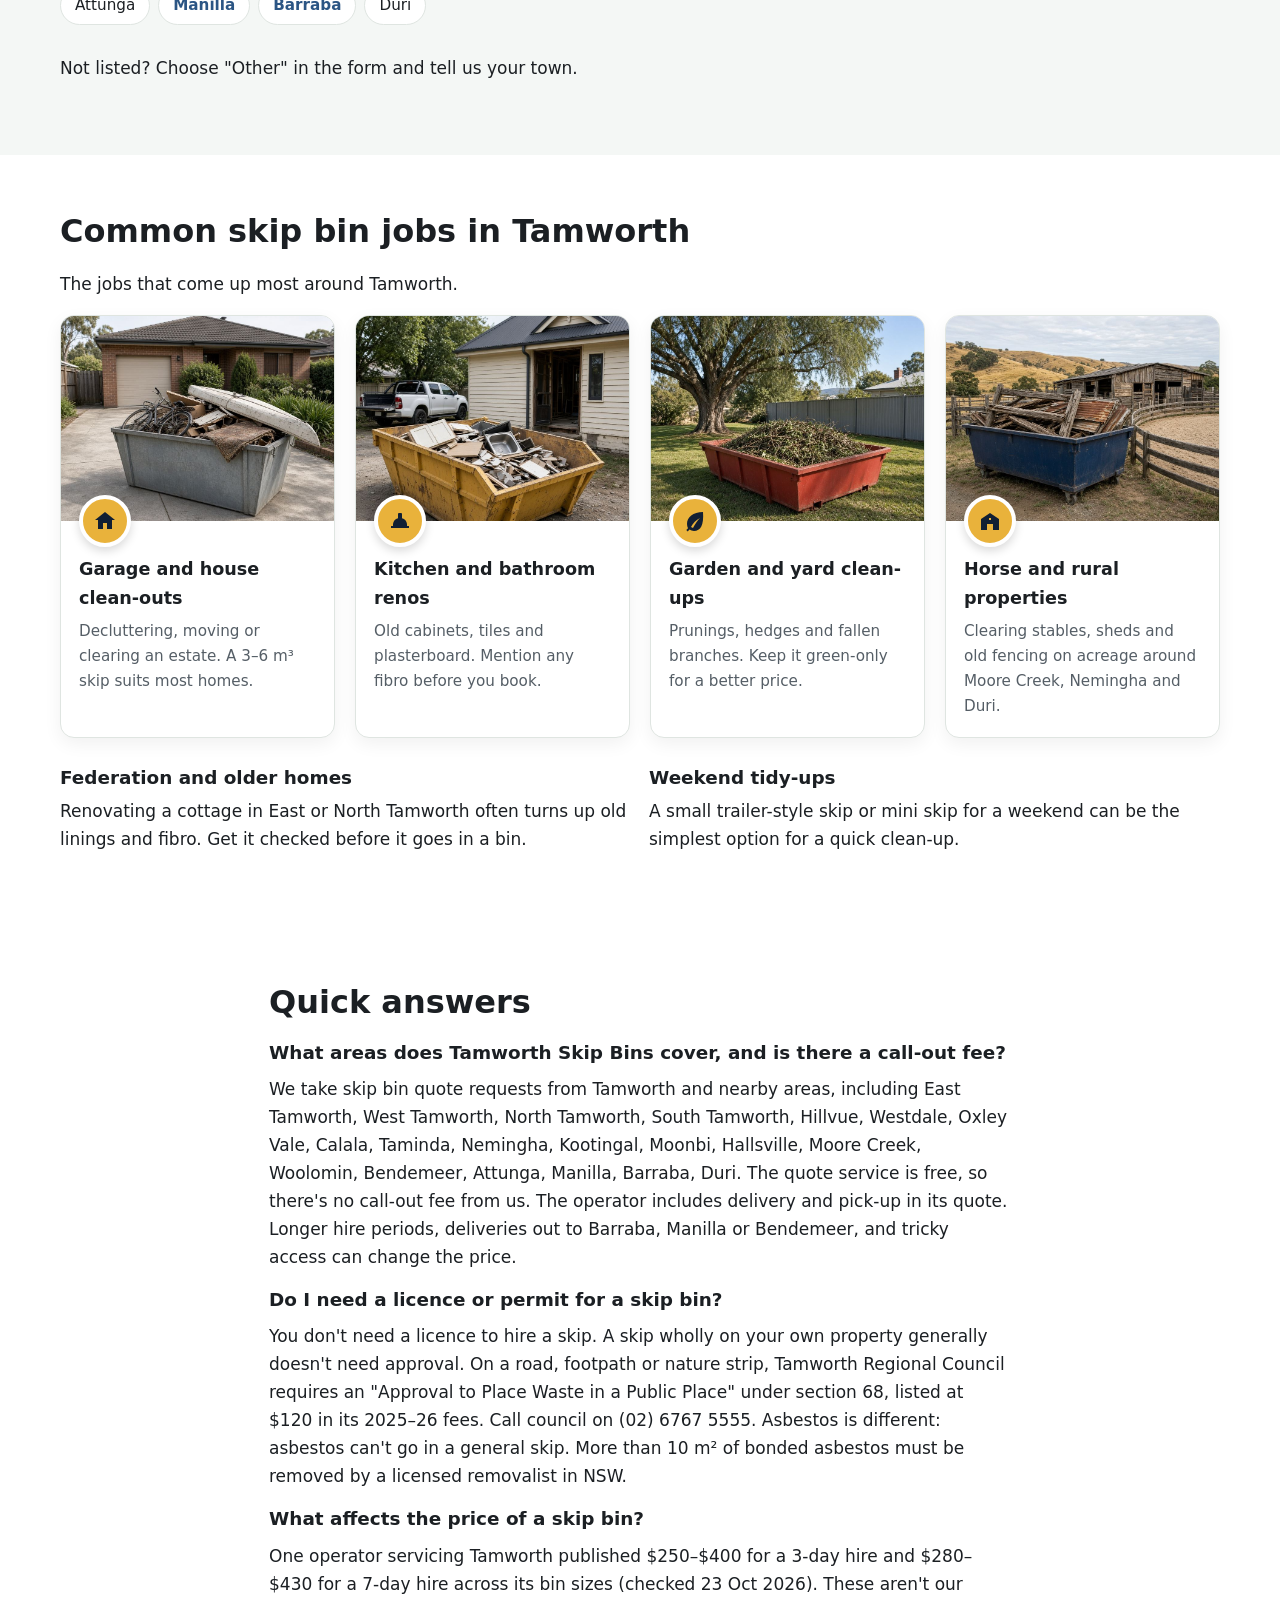
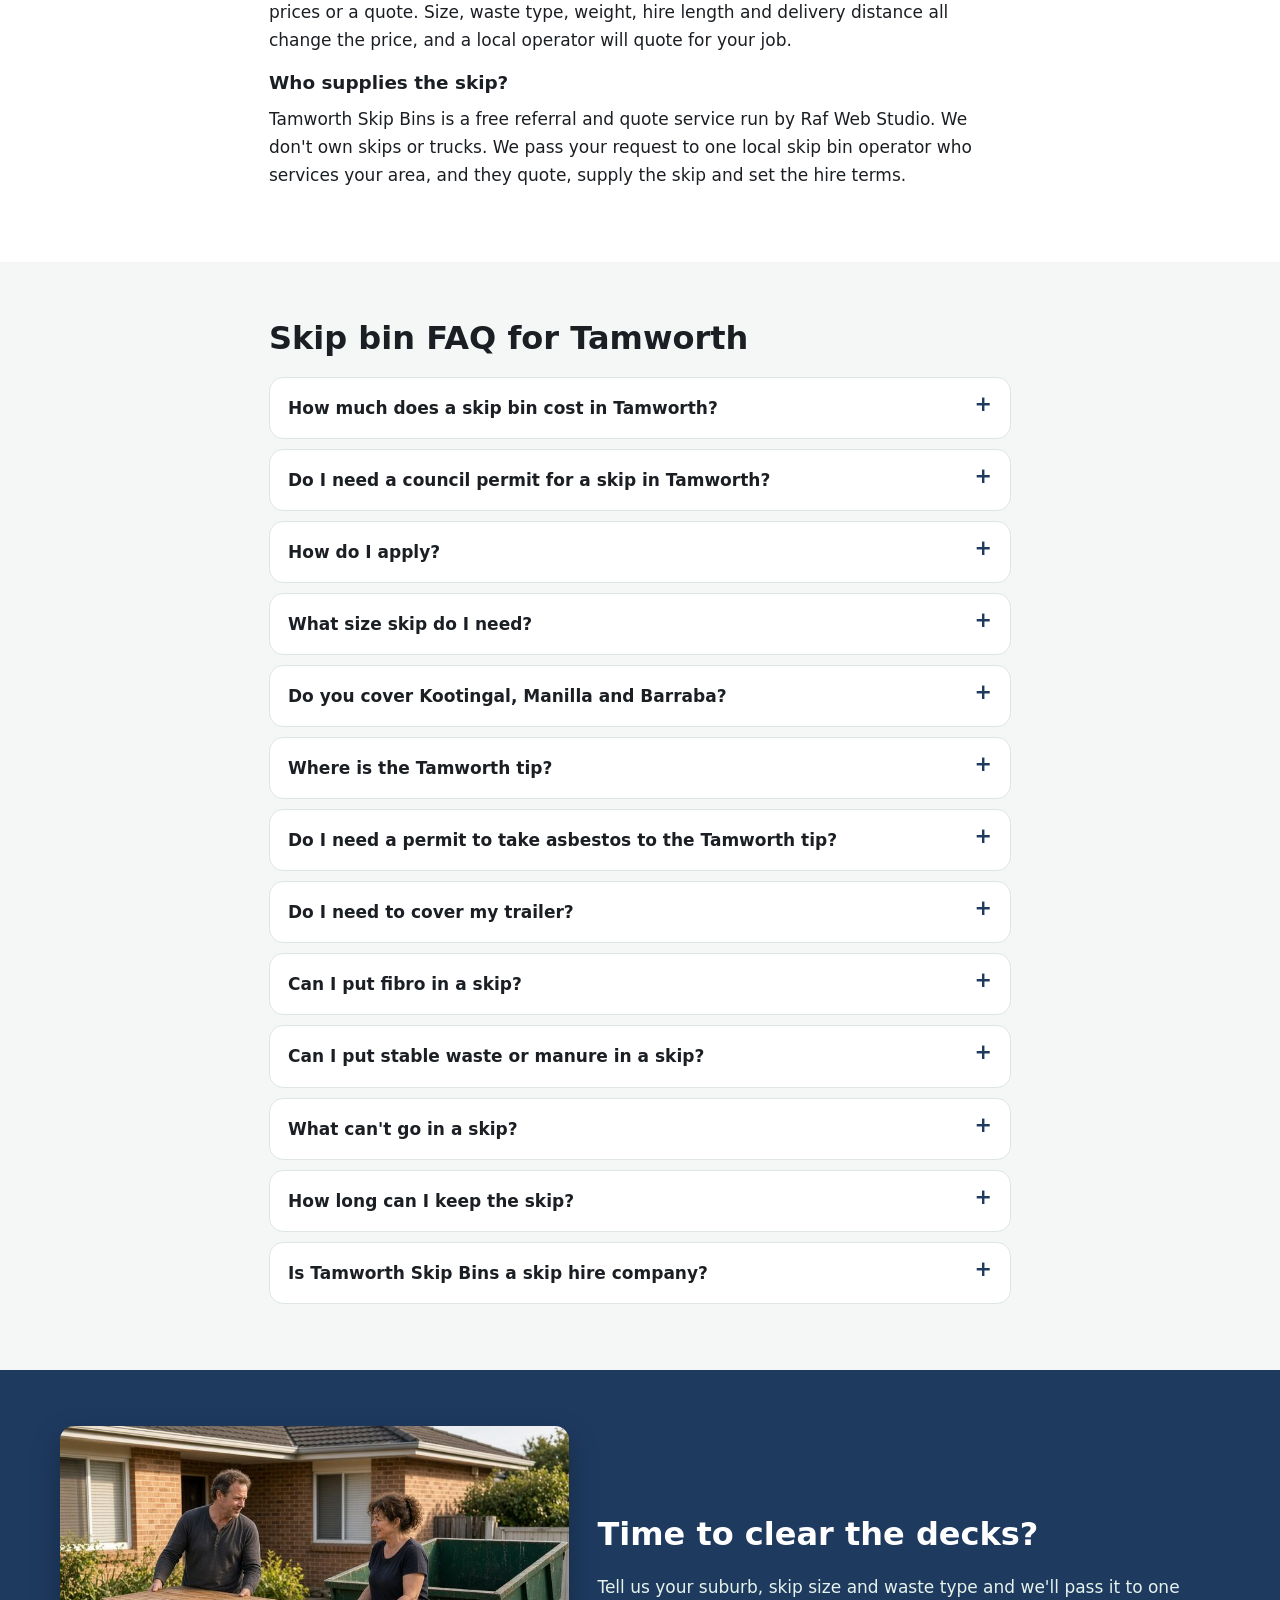
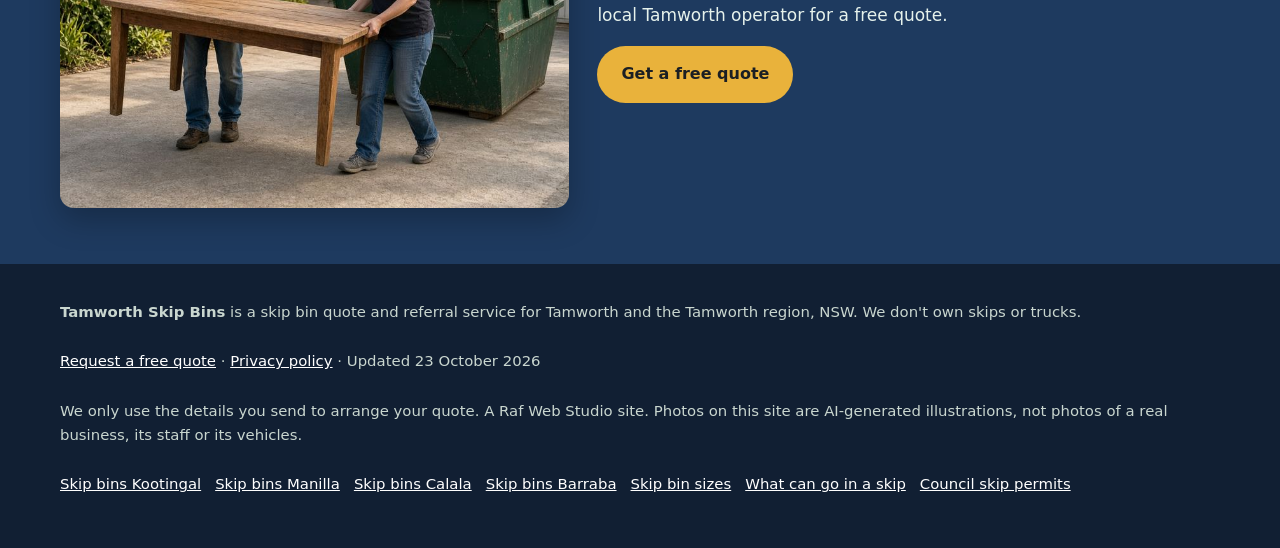
==== commit ce2322b5: "AI search basics: LocalBusiness schema, quick answers in FAQ schema, llms.txt" ====
--- a/index.html
+++ b/index.html
@@ -33,6 +33,117 @@
 <script type="application/ld+json">
 {
  "@context": "https://schema.org",
+ "@type": "LocalBusiness",
+ "@id": "https://tamworthskipbins.com/#business",
+ "name": "Tamworth Skip Bins",
+ "url": "https://tamworthskipbins.com/",
+ "description": "Skip bins in Tamworth, Calala, Kootingal, Manilla and surrounds. See published local price ranges and get a free quote from one local skip bin operator. A free referral and quote service run by Raf Web Studio. It doesn't own skips or trucks; one local operator quotes and supplies the skip.",
+ "image": "https://tamworthskipbins.com/img/hero.jpg",
+ "areaServed": [
+  {
+   "@type": "AdministrativeArea",
+   "name": "Tamworth Regional Council, NSW"
+  },
+  {
+   "@type": "Place",
+   "name": "Tamworth, NSW"
+  },
+  {
+   "@type": "Place",
+   "name": "East Tamworth, NSW"
+  },
+  {
+   "@type": "Place",
+   "name": "West Tamworth, NSW"
+  },
+  {
+   "@type": "Place",
+   "name": "North Tamworth, NSW"
+  },
+  {
+   "@type": "Place",
+   "name": "South Tamworth, NSW"
+  },
+  {
+   "@type": "Place",
+   "name": "Hillvue, NSW"
+  },
+  {
+   "@type": "Place",
+   "name": "Westdale, NSW"
+  },
+  {
+   "@type": "Place",
+   "name": "Oxley Vale, NSW"
+  },
+  {
+   "@type": "Place",
+   "name": "Calala, NSW"
+  },
+  {
+   "@type": "Place",
+   "name": "Taminda, NSW"
+  },
+  {
+   "@type": "Place",
+   "name": "Nemingha, NSW"
+  },
+  {
+   "@type": "Place",
+   "name": "Kootingal, NSW"
+  },
+  {
+   "@type": "Place",
+   "name": "Moonbi, NSW"
+  },
+  {
+   "@type": "Place",
+   "name": "Hallsville, NSW"
+  },
+  {
+   "@type": "Place",
+   "name": "Moore Creek, NSW"
+  },
+  {
+   "@type": "Place",
+   "name": "Duri, NSW"
+  },
+  {
+   "@type": "Place",
+   "name": "Attunga, NSW"
+  },
+  {
+   "@type": "Place",
+   "name": "Manilla, NSW"
+  },
+  {
+   "@type": "Place",
+   "name": "Barraba, NSW"
+  },
+  {
+   "@type": "Place",
+   "name": "Woolomin, NSW"
+  },
+  {
+   "@type": "Place",
+   "name": "Bendemeer, NSW"
+  }
+ ],
+ "knowsAbout": [
+  "Skip bin hire",
+  "Skip bin sizes",
+  "Council skip bin permits",
+  "Waste disposal"
+ ],
+ "parentOrganization": {
+  "@type": "Organization",
+  "name": "Raf Web Studio"
+ }
+}
+</script>
+<script type="application/ld+json">
+{
+ "@context": "https://schema.org",
  "@type": "WebSite",
  "@id": "https://tamworthskipbins.com/#website",
  "name": "Tamworth Skip Bins",
@@ -50,9 +161,7 @@
  "description": "Free skip bin hire quotes in Tamworth and surrounding suburbs. We pass your request to one local skip bin operator.",
  "url": "https://tamworthskipbins.com/",
  "provider": {
-  "@type": "Organization",
-  "name": "Tamworth Skip Bins",
-  "url": "https://tamworthskipbins.com/"
+  "@id": "https://tamworthskipbins.com/#business"
  },
  "areaServed": [
   {
@@ -253,6 +362,38 @@
    "acceptedAnswer": {
     "@type": "Answer",
     "text": "No. It's a free referral and quote service run by Raf Web Studio. One local operator quotes you and supplies the skip."
+   }
+  },
+  {
+   "@type": "Question",
+   "name": "What areas does Tamworth Skip Bins cover, and is there a call-out fee?",
+   "acceptedAnswer": {
+    "@type": "Answer",
+    "text": "We take skip bin quote requests from Tamworth and nearby areas, including East Tamworth, West Tamworth, North Tamworth, South Tamworth, Hillvue, Westdale, Oxley Vale, Calala, Taminda, Nemingha, Kootingal, Moonbi, Hallsville, Moore Creek, Woolomin, Bendemeer, Attunga, Manilla, Barraba, Duri. The quote service is free, so there's no call-out fee from us. The operator includes delivery and pick-up in its quote. Longer hire periods, deliveries out to Barraba, Manilla or Bendemeer, and tricky access can change the price."
+   }
+  },
+  {
+   "@type": "Question",
+   "name": "Do I need a licence or permit for a skip bin?",
+   "acceptedAnswer": {
+    "@type": "Answer",
+    "text": "You don't need a licence to hire a skip. A skip wholly on your own property generally doesn't need approval. On a road, footpath or nature strip, Tamworth Regional Council requires an \"Approval to Place Waste in a Public Place\" under section 68, listed at $120 in its 2025–26 fees. Call council on (02) 6767 5555. Asbestos is different: asbestos can't go in a general skip. More than 10 m² of bonded asbestos must be removed by a licensed removalist in NSW."
+   }
+  },
+  {
+   "@type": "Question",
+   "name": "What affects the price of a skip bin?",
+   "acceptedAnswer": {
+    "@type": "Answer",
+    "text": "One operator servicing Tamworth published $250–$400 for a 3-day hire and $280–$430 for a 7-day hire across its bin sizes (checked 23 Oct 2026). These aren't our prices or a quote. Size, waste type, weight, hire length and delivery distance all change the price, and a local operator will quote for your job."
+   }
+  },
+  {
+   "@type": "Question",
+   "name": "Who supplies the skip?",
+   "acceptedAnswer": {
+    "@type": "Answer",
+    "text": "Tamworth Skip Bins is a free referral and quote service run by Raf Web Studio. We don't own skips or trucks. We pass your request to one local skip bin operator who services your area, and they quote, supply the skip and set the hire terms."
    }
   }
  ]
@@ -473,6 +614,21 @@
     <div class="grid grid-2 more-jobs"><div><h3>Federation and older homes</h3><p>Renovating a cottage in East or North Tamworth often turns up old linings and fibro. Get it checked before it goes in a bin.</p></div><div><h3>Weekend tidy-ups</h3><p>A small trailer-style skip or mini skip for a weekend can be the simplest option for a quick clean-up.</p></div></div>
   </div>
 </section>
+<!-- ai-answers-v1 -->
+<section id="answers" aria-labelledby="answers-h">
+  <div class="wrap intro">
+    <h2 id="answers-h">Quick answers</h2>
+    <h3>What areas does Tamworth Skip Bins cover, and is there a call-out fee?</h3>
+    <p>We take skip bin quote requests from Tamworth and nearby areas, including East Tamworth, West Tamworth, North Tamworth, South Tamworth, Hillvue, Westdale, Oxley Vale, Calala, Taminda, Nemingha, Kootingal, Moonbi, Hallsville, Moore Creek, Woolomin, Bendemeer, Attunga, Manilla, Barraba, Duri. The quote service is free, so there&#x27;s no call-out fee from us. The operator includes delivery and pick-up in its quote. Longer hire periods, deliveries out to Barraba, Manilla or Bendemeer, and tricky access can change the price.</p>
+    <h3>Do I need a licence or permit for a skip bin?</h3>
+    <p>You don&#x27;t need a licence to hire a skip. A skip wholly on your own property generally doesn&#x27;t need approval. On a road, footpath or nature strip, Tamworth Regional Council requires an &quot;Approval to Place Waste in a Public Place&quot; under section 68, listed at $120 in its 2025–26 fees. Call council on (02) 6767 5555. Asbestos is different: asbestos can&#x27;t go in a general skip. More than 10 m² of bonded asbestos must be removed by a licensed removalist in NSW.</p>
+    <h3>What affects the price of a skip bin?</h3>
+    <p>One operator servicing Tamworth published $250–$400 for a 3-day hire and $280–$430 for a 7-day hire across its bin sizes (checked 23 Oct 2026). These aren&#x27;t our prices or a quote. Size, waste type, weight, hire length and delivery distance all change the price, and a local operator will quote for your job.</p>
+    <h3>Who supplies the skip?</h3>
+    <p>Tamworth Skip Bins is a free referral and quote service run by Raf Web Studio. We don&#x27;t own skips or trucks. We pass your request to one local skip bin operator who services your area, and they quote, supply the skip and set the hire terms.</p>
+  </div>
+</section>
+
 <section class="alt" id="faq" aria-labelledby="faq-h">
   <div class="wrap intro">
     <h2 id="faq-h">Skip bin FAQ for Tamworth</h2>
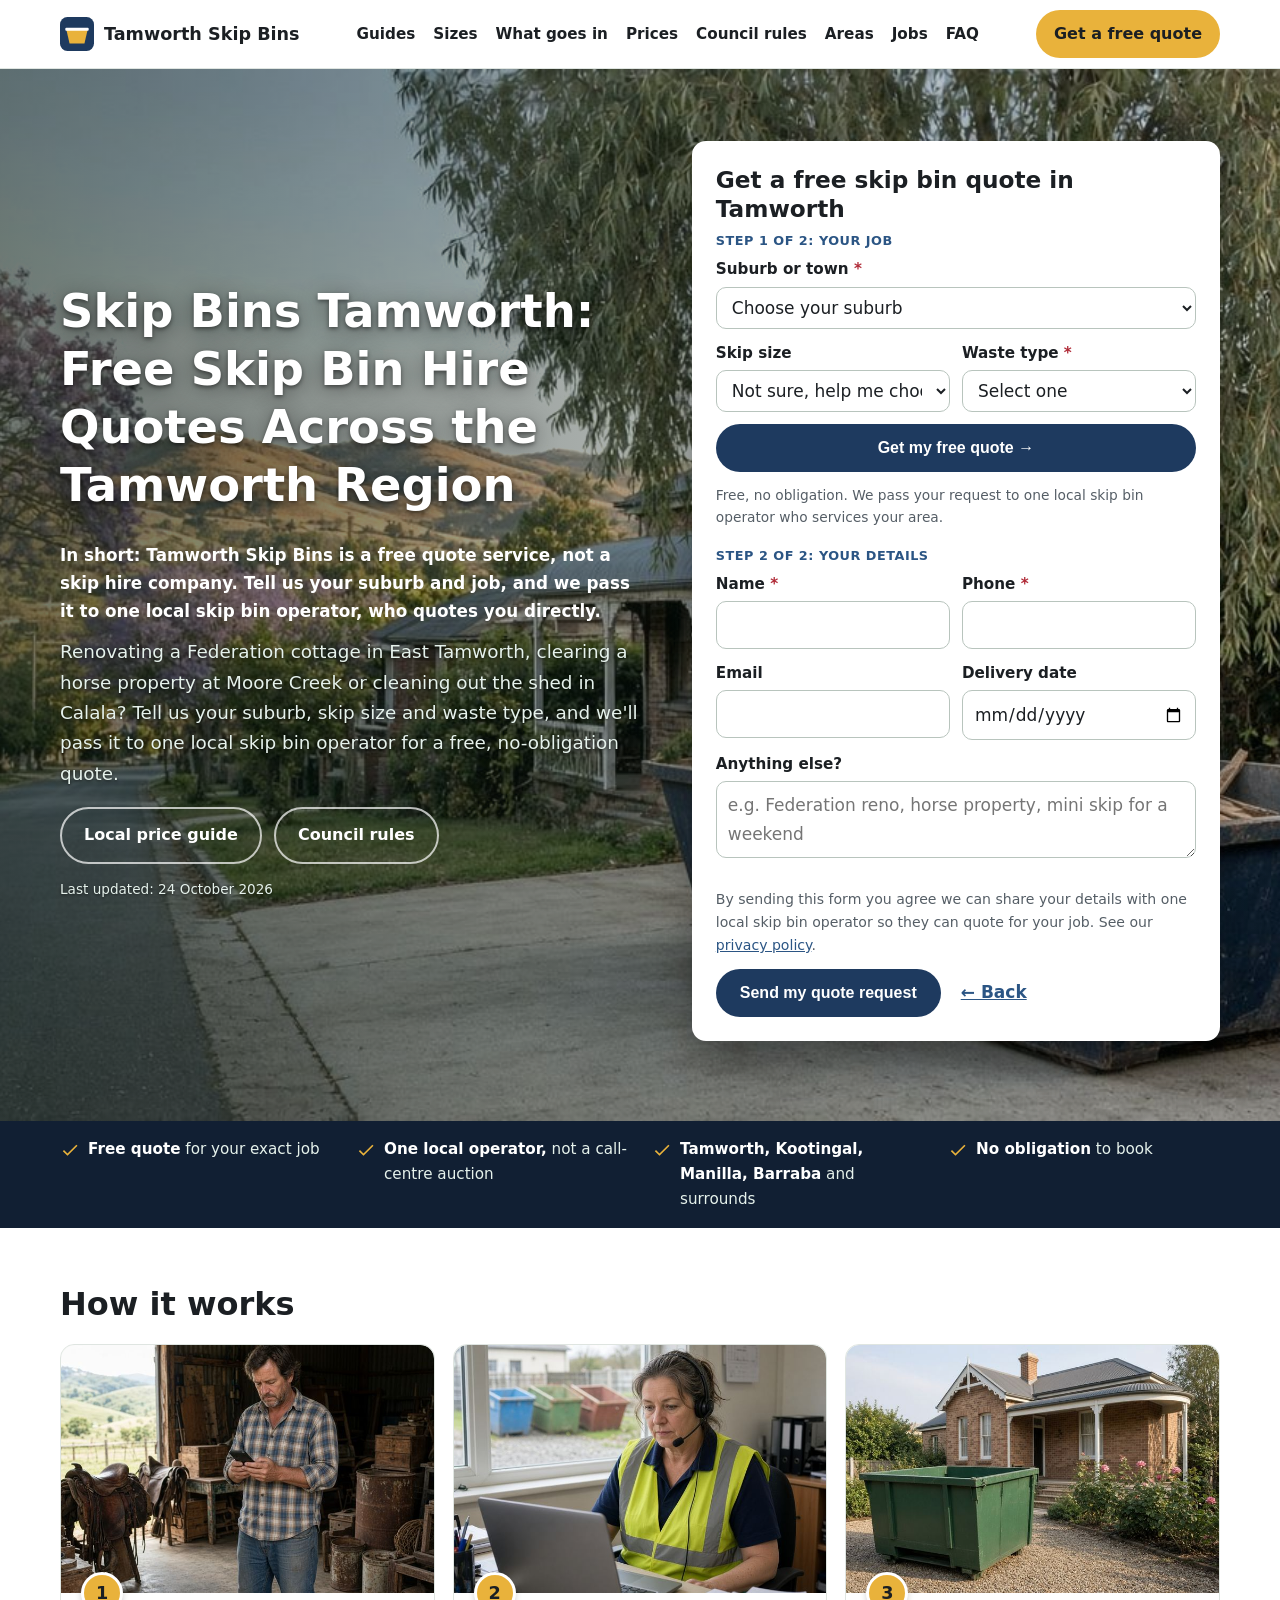
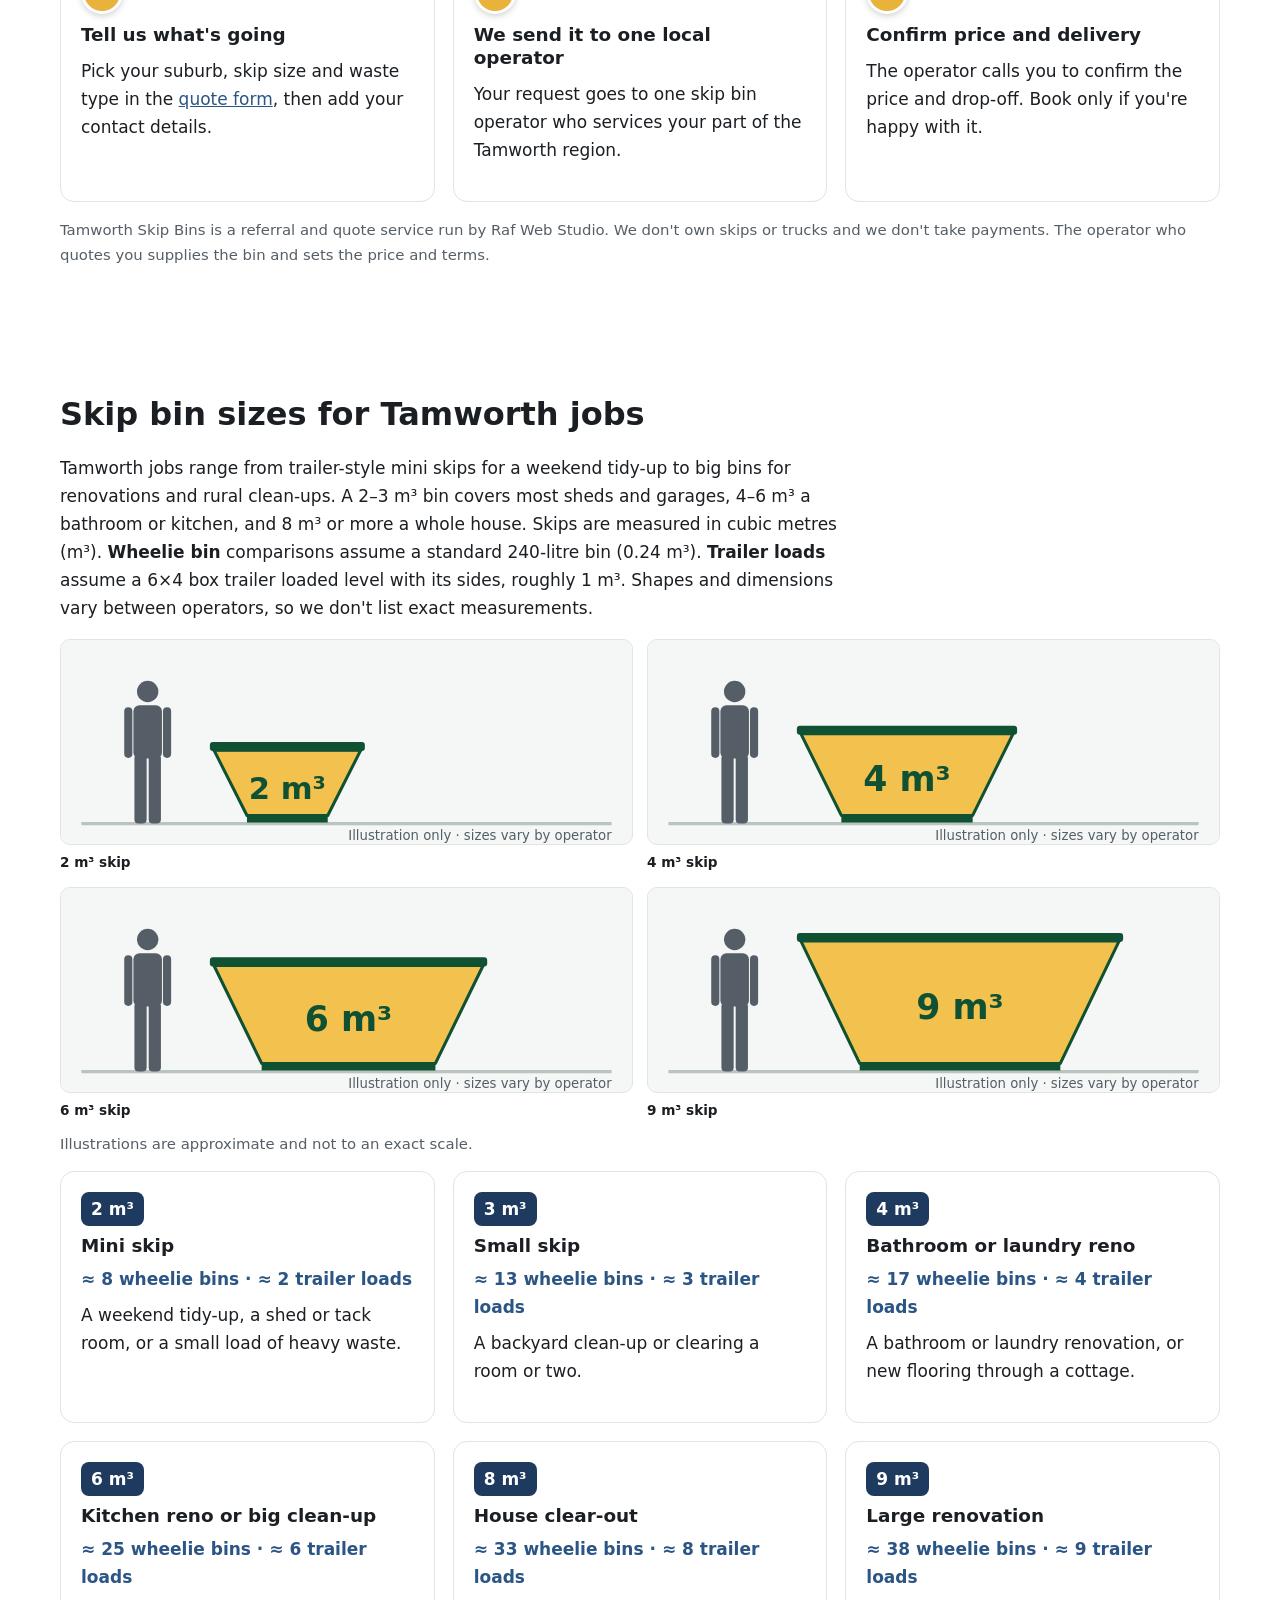
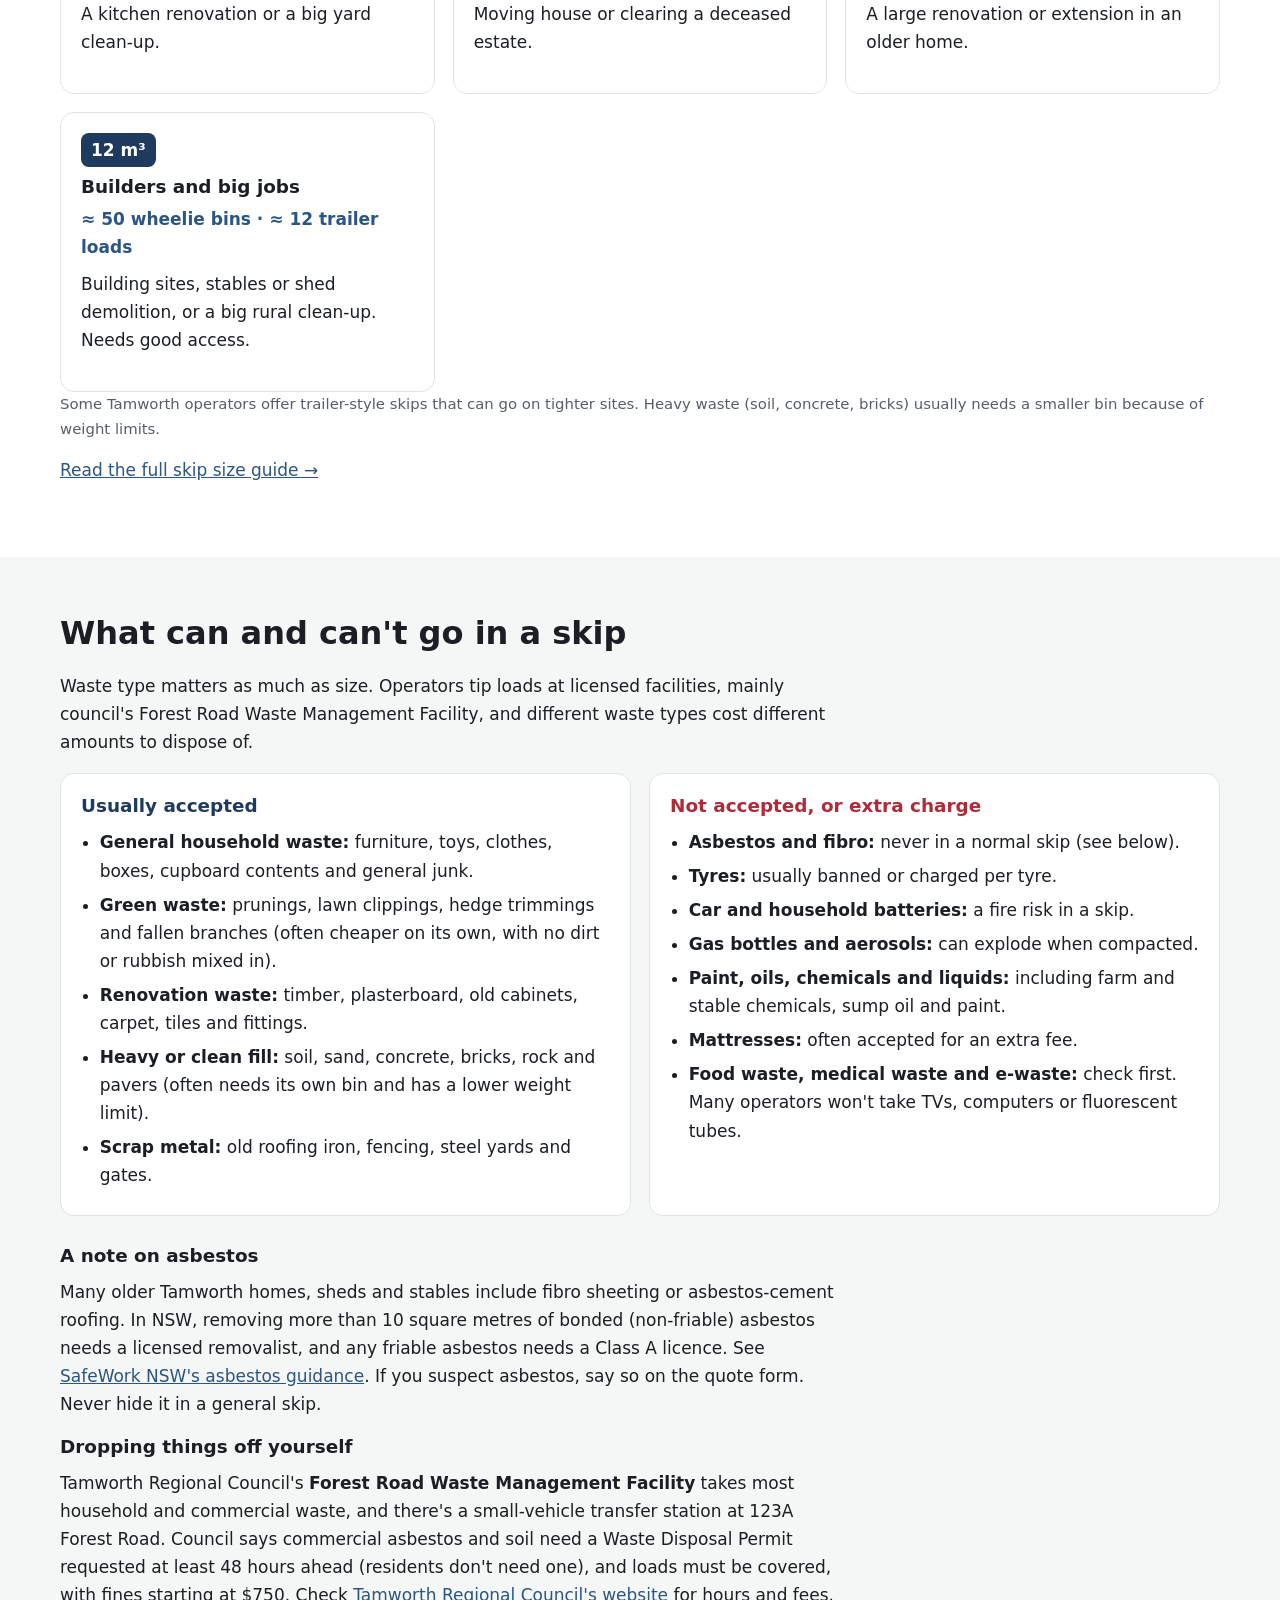
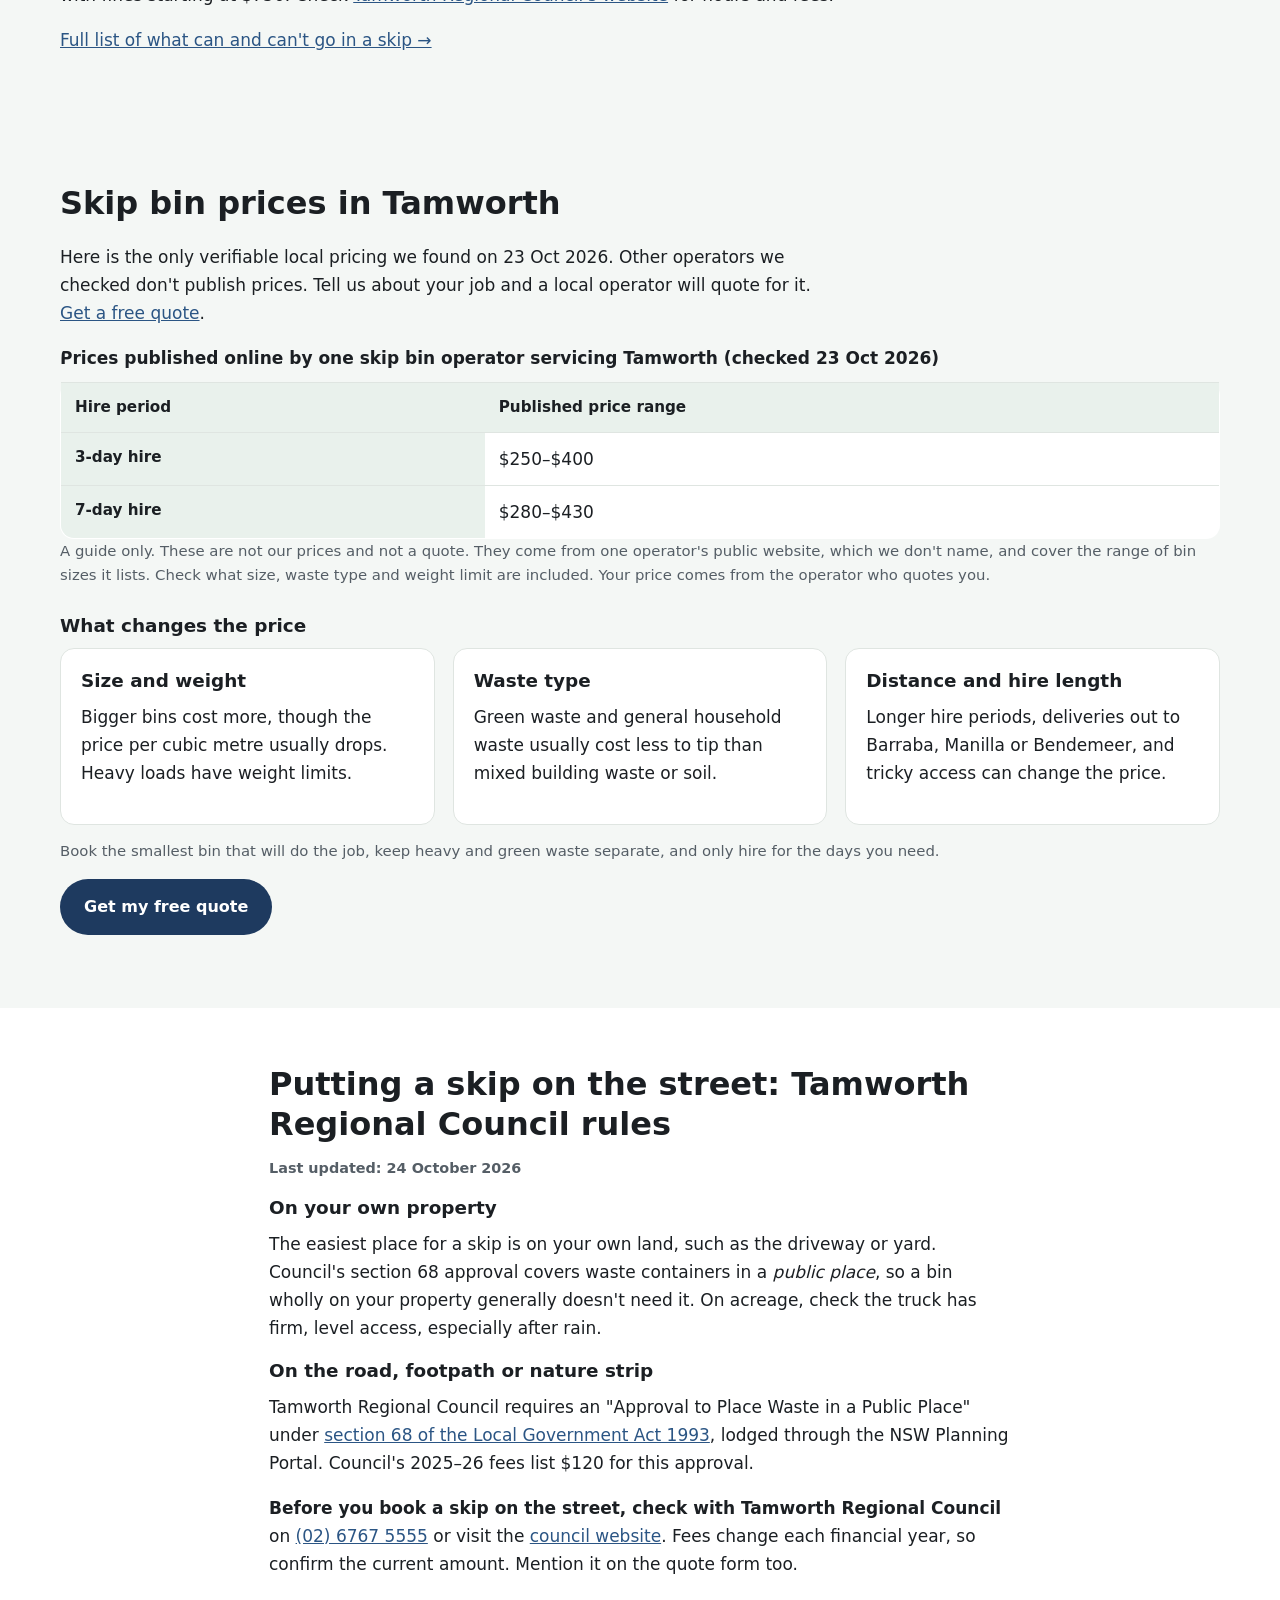
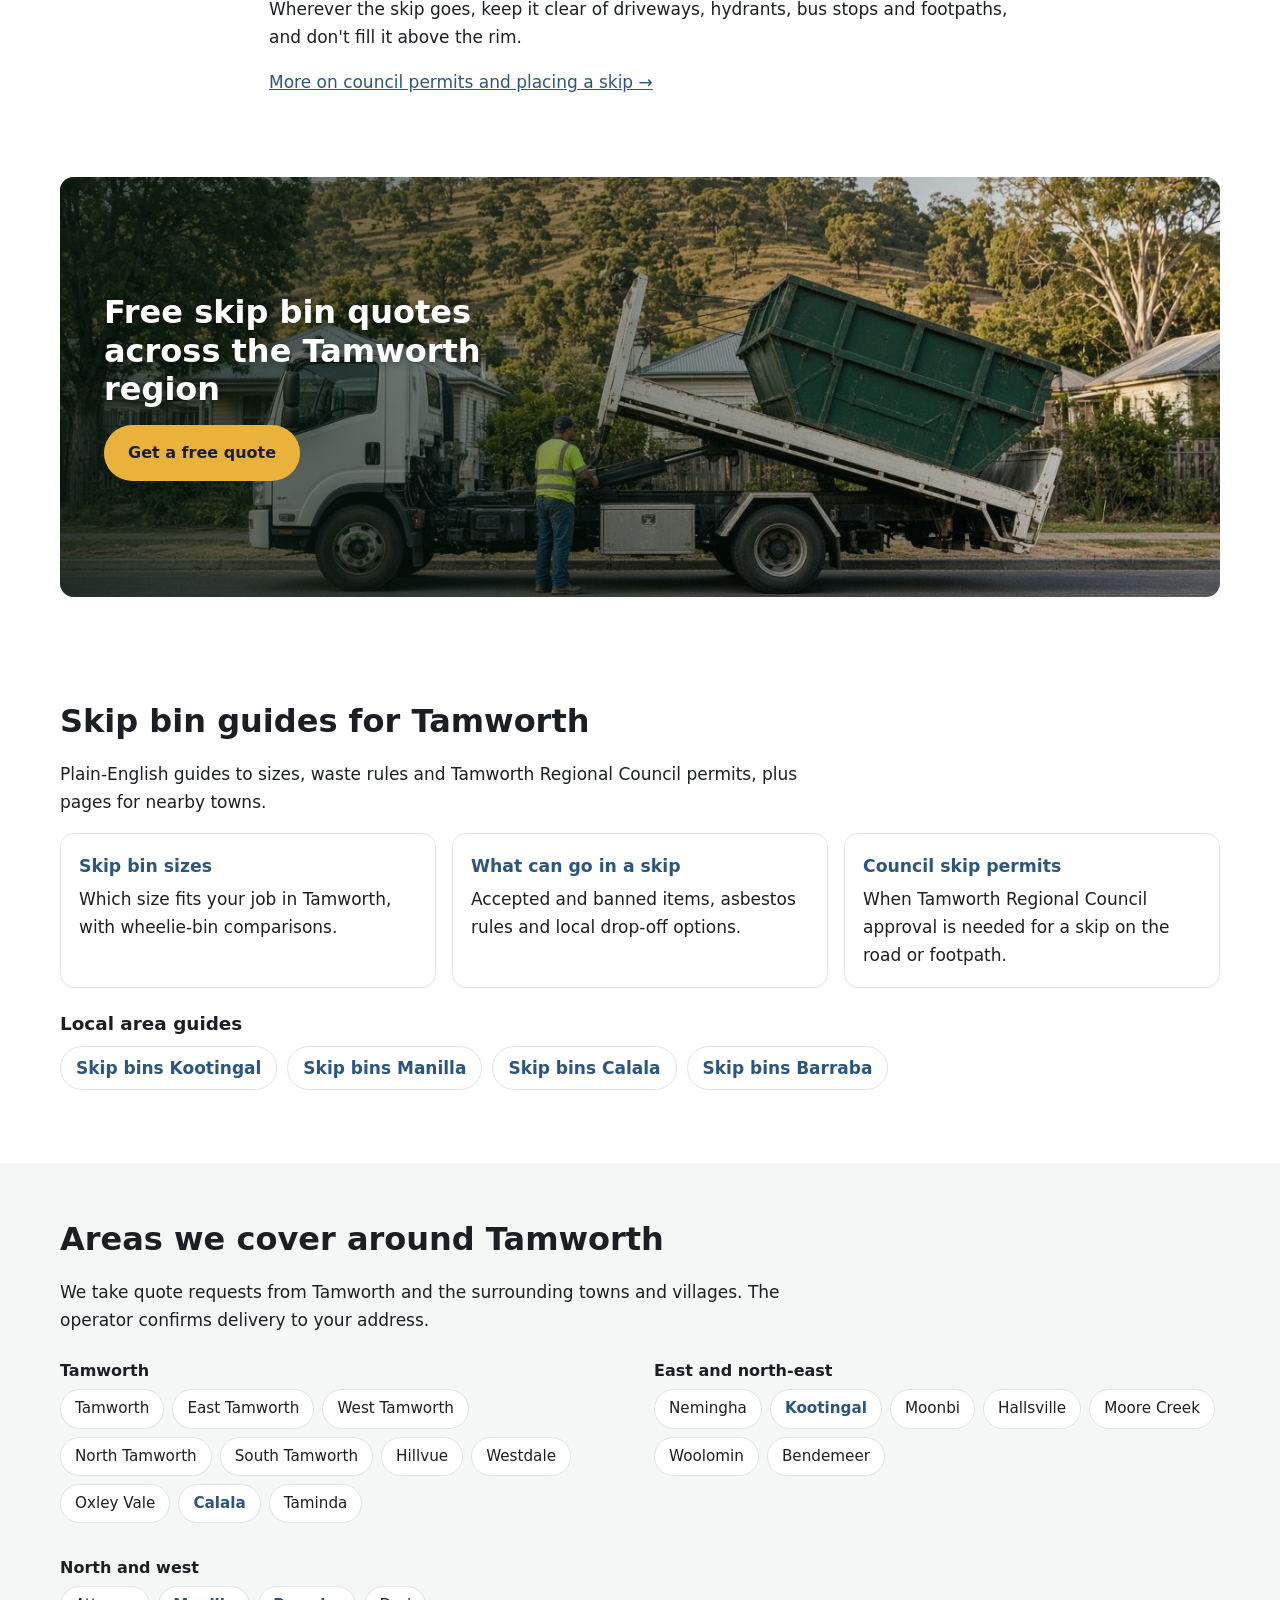
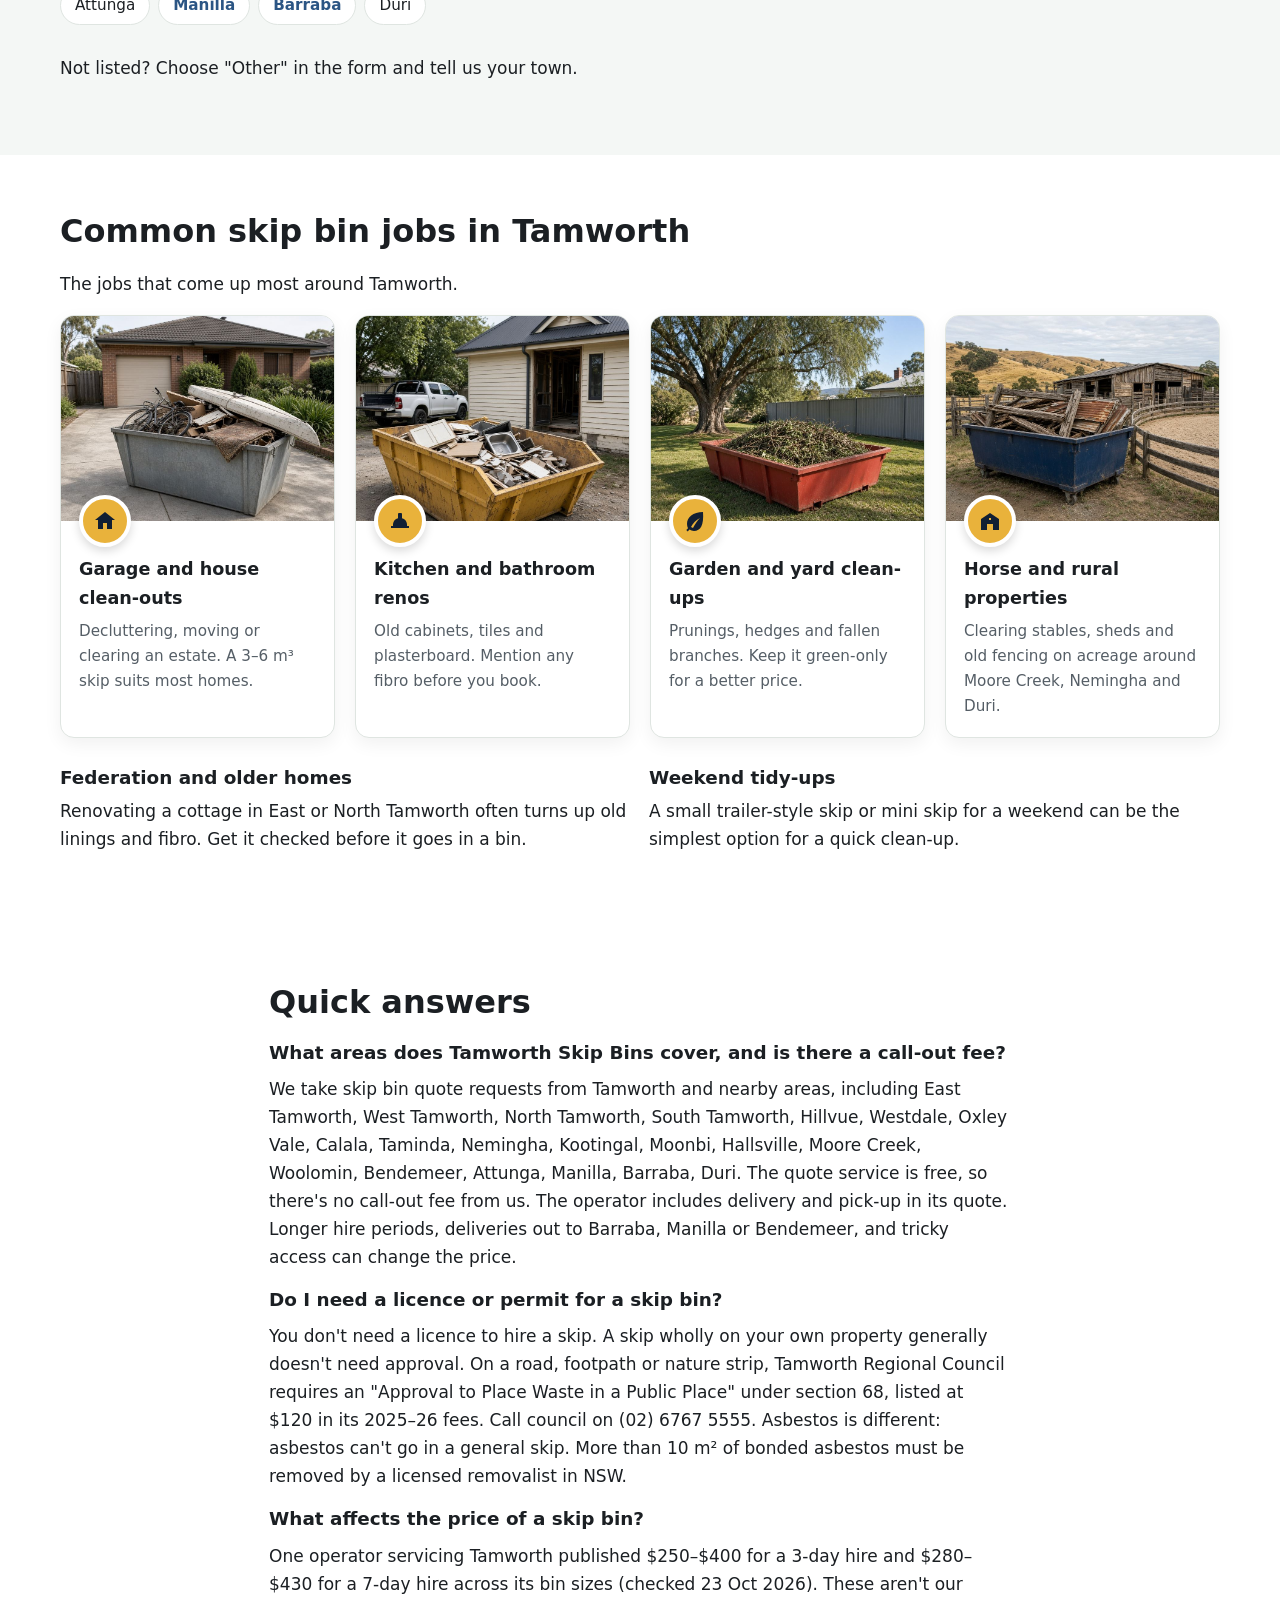
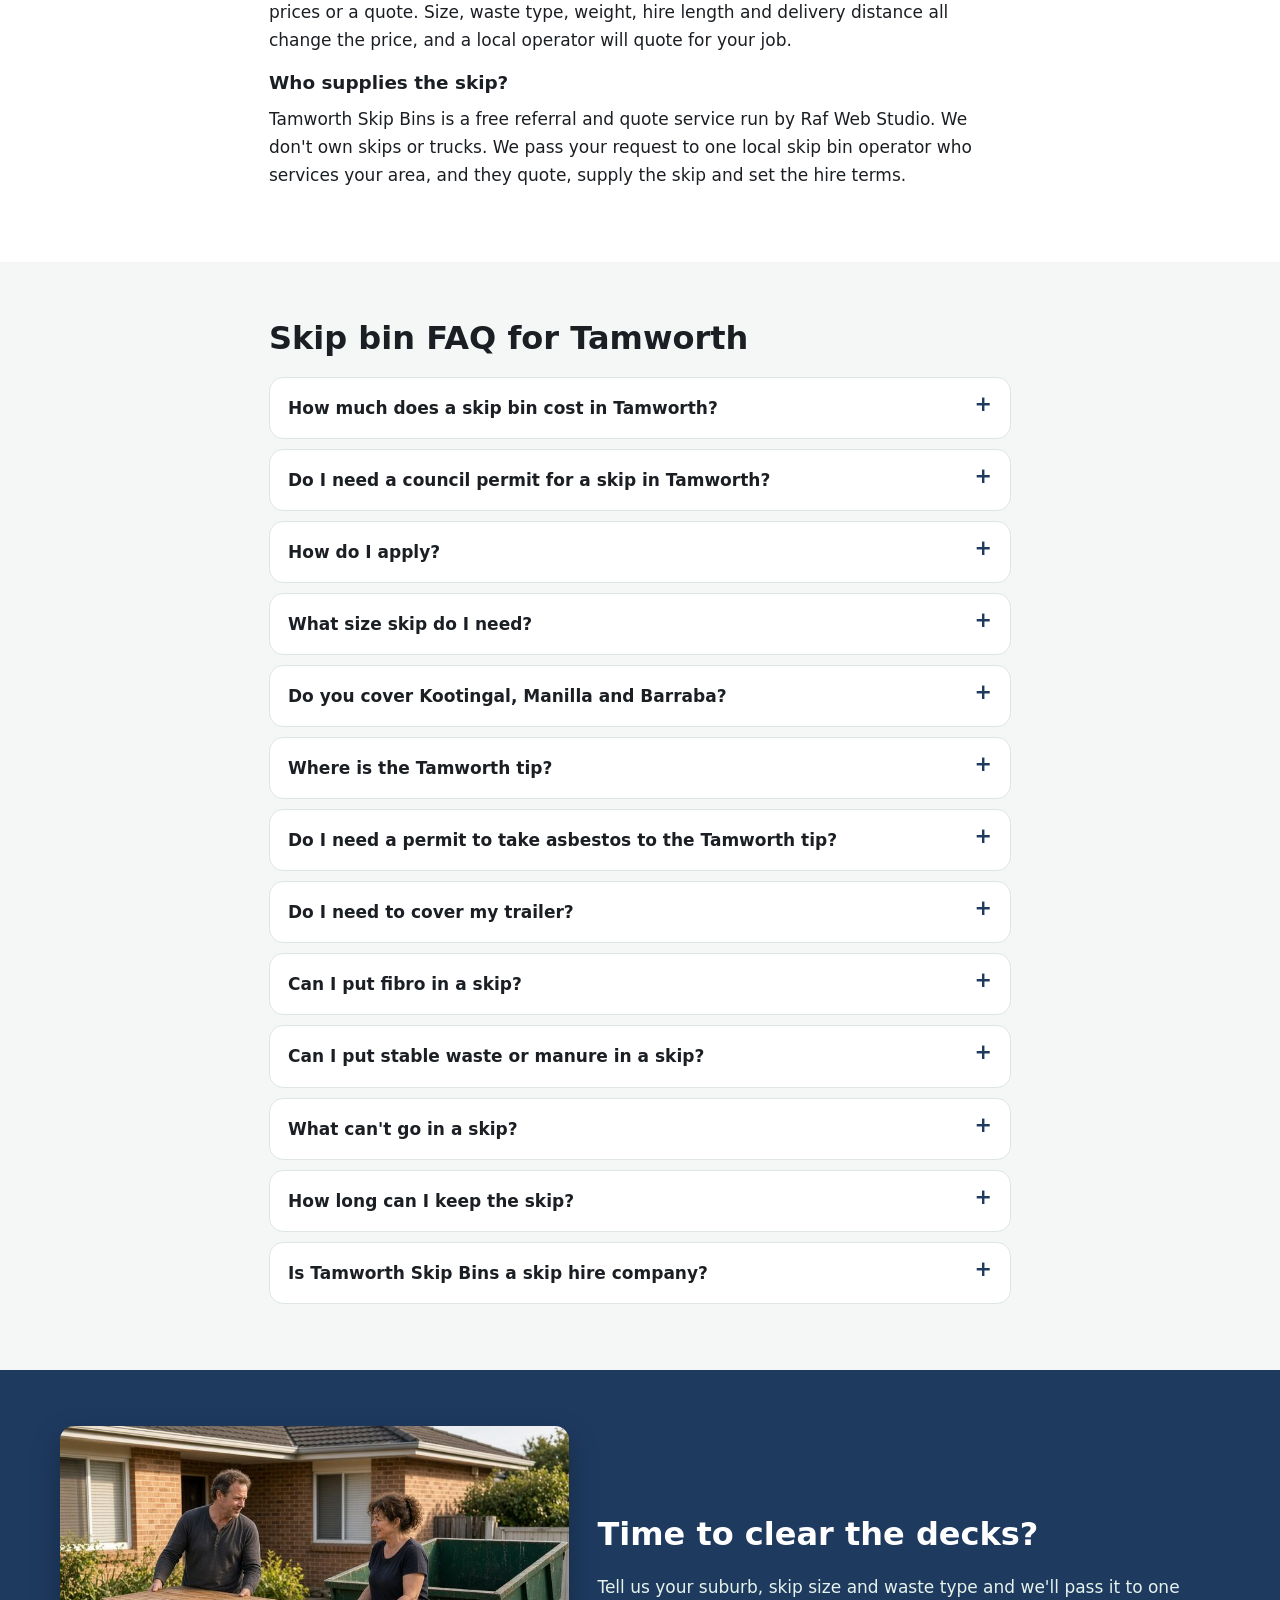
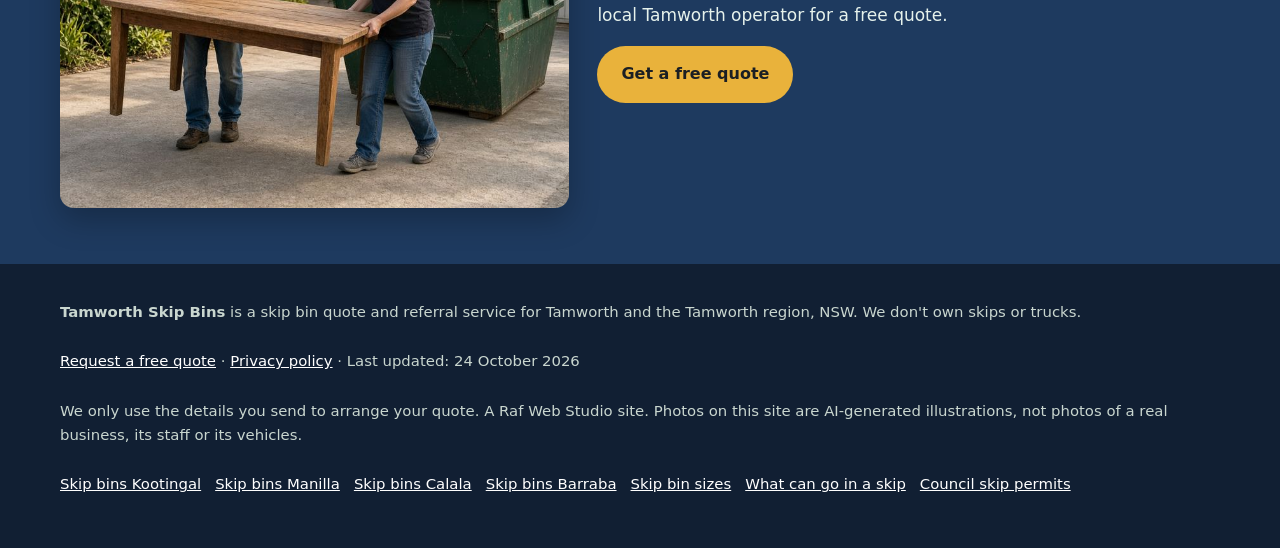
==== commit e99cd353: "Plain summary + Last updated line + WebPage dateModified on every page; sitemap lastmod; IndexNow ke" ====
--- a/index.html
+++ b/index.html
@@ -33,6 +33,24 @@
 <script type="application/ld+json">
 {
  "@context": "https://schema.org",
+ "@type": "WebPage",
+ "@id": "https://tamworthskipbins.com/#webpage",
+ "url": "https://tamworthskipbins.com/",
+ "name": "Skip Bins Tamworth | Skip Bin Hire Quotes in Tamworth & Kootingal",
+ "description": "Skip bins in Tamworth, Calala, Kootingal, Manilla and surrounds. See published local price ranges and get a free quote from one local skip bin operator.",
+ "inLanguage": "en-AU",
+ "dateModified": "2026-10-24",
+ "isPartOf": {
+  "@id": "https://tamworthskipbins.com/#website"
+ },
+ "about": {
+  "@id": "https://tamworthskipbins.com/#business"
+ }
+}
+</script>
+<script type="application/ld+json">
+{
+ "@context": "https://schema.org",
  "@type": "LocalBusiness",
  "@id": "https://tamworthskipbins.com/#business",
  "name": "Tamworth Skip Bins",
@@ -145,6 +163,7 @@
 {
  "@context": "https://schema.org",
  "@type": "WebSite",
+ "dateModified": "2026-10-24",
  "@id": "https://tamworthskipbins.com/#website",
  "name": "Tamworth Skip Bins",
  "url": "https://tamworthskipbins.com/",
@@ -425,9 +444,10 @@
   <div class="wrap hero-grid">
     <div class="hero-copy">
       <h1 id="h1">Skip Bins Tamworth: Free Skip Bin Hire Quotes Across the Tamworth Region</h1>
+      <p class="summary">In short: Tamworth Skip Bins is a free quote service, not a skip hire company. Tell us your suburb and job, and we pass it to one local skip bin operator, who quotes you directly.</p>
       <p class="lead">Renovating a Federation cottage in East Tamworth, clearing a horse property at Moore Creek or cleaning out the shed in Calala? Tell us your suburb, skip size and waste type, and we'll pass it to one local skip bin operator for a free, no-obligation quote.</p>
       <div class="ctas"><a class="btn btn-ghost" href="#pricing">Local price guide</a><a class="btn btn-ghost" href="#council">Council rules</a></div>
-      <p class="updated">Updated 23 October 2026</p>
+      <p class="updated">Last updated: 24 October 2026</p>
     </div>
     <div class="hero-form-card" id="quote">
       <h2 id="quote-h">Get a free skip bin quote in Tamworth</h2>
@@ -550,7 +570,7 @@
 <section id="council" aria-labelledby="council-h">
   <div class="wrap intro">
     <h2 id="council-h">Putting a skip on the street: Tamworth Regional Council rules</h2>
-    <p class="updated-dark">Last checked: 23 Oct 2026</p>
+    <p class="updated-dark">Last updated: 24 October 2026</p>
     <h3>On your own property</h3>
     <p>The easiest place for a skip is on your own land, such as the driveway or yard. Council's section 68 approval covers waste containers in a <em>public place</em>, so a bin wholly on your property generally doesn't need it. On acreage, check the truck has firm, level access, especially after rain.</p>
     <h3>On the road, footpath or nature strip</h3>
@@ -663,7 +683,7 @@
 <footer class="site-footer">
   <div class="wrap">
     <p><strong>Tamworth Skip Bins</strong> is a skip bin quote and referral service for Tamworth and the Tamworth region, NSW. We don't own skips or trucks.</p>
-    <p><a href="#quote">Request a free quote</a> · <a href="privacy.html">Privacy policy</a> · Updated 23 October 2026</p>
+    <p><a href="#quote">Request a free quote</a> · <a href="privacy.html">Privacy policy</a> · Last updated: 24 October 2026</p>
     <p>We only use the details you send to arrange your quote. A Raf Web Studio site. Photos on this site are AI-generated illustrations, not photos of a real business, its staff or its vehicles.</p>
     <p class="footer-links"><a href="/skip-bins-kootingal/">Skip bins Kootingal</a> <a href="/skip-bins-manilla/">Skip bins Manilla</a> <a href="/skip-bins-calala/">Skip bins Calala</a> <a href="/skip-bins-barraba/">Skip bins Barraba</a> <a href="/skip-bin-sizes/">Skip bin sizes</a> <a href="/what-can-go-in-a-skip/">What can go in a skip</a> <a href="/skip-bin-council-permit/">Council skip permits</a></p>
   </div>
--- a/styles.css
+++ b/styles.css
@@ -255,3 +255,7 @@
 .guide-cards a strong{display:block;color:var(--green-2);font-size:1.08rem;margin-bottom:4px}
 .guide-cards a:hover{border-color:var(--green)}
 .footer-links{display:flex;flex-wrap:wrap;gap:6px 14px}
+
+/* summary-v1 */
+.summary{font-size:1.05rem;font-weight:600;max-width:44em;margin:0 0 .7em}
+.hero .summary,.page-hero .summary{color:#fff}
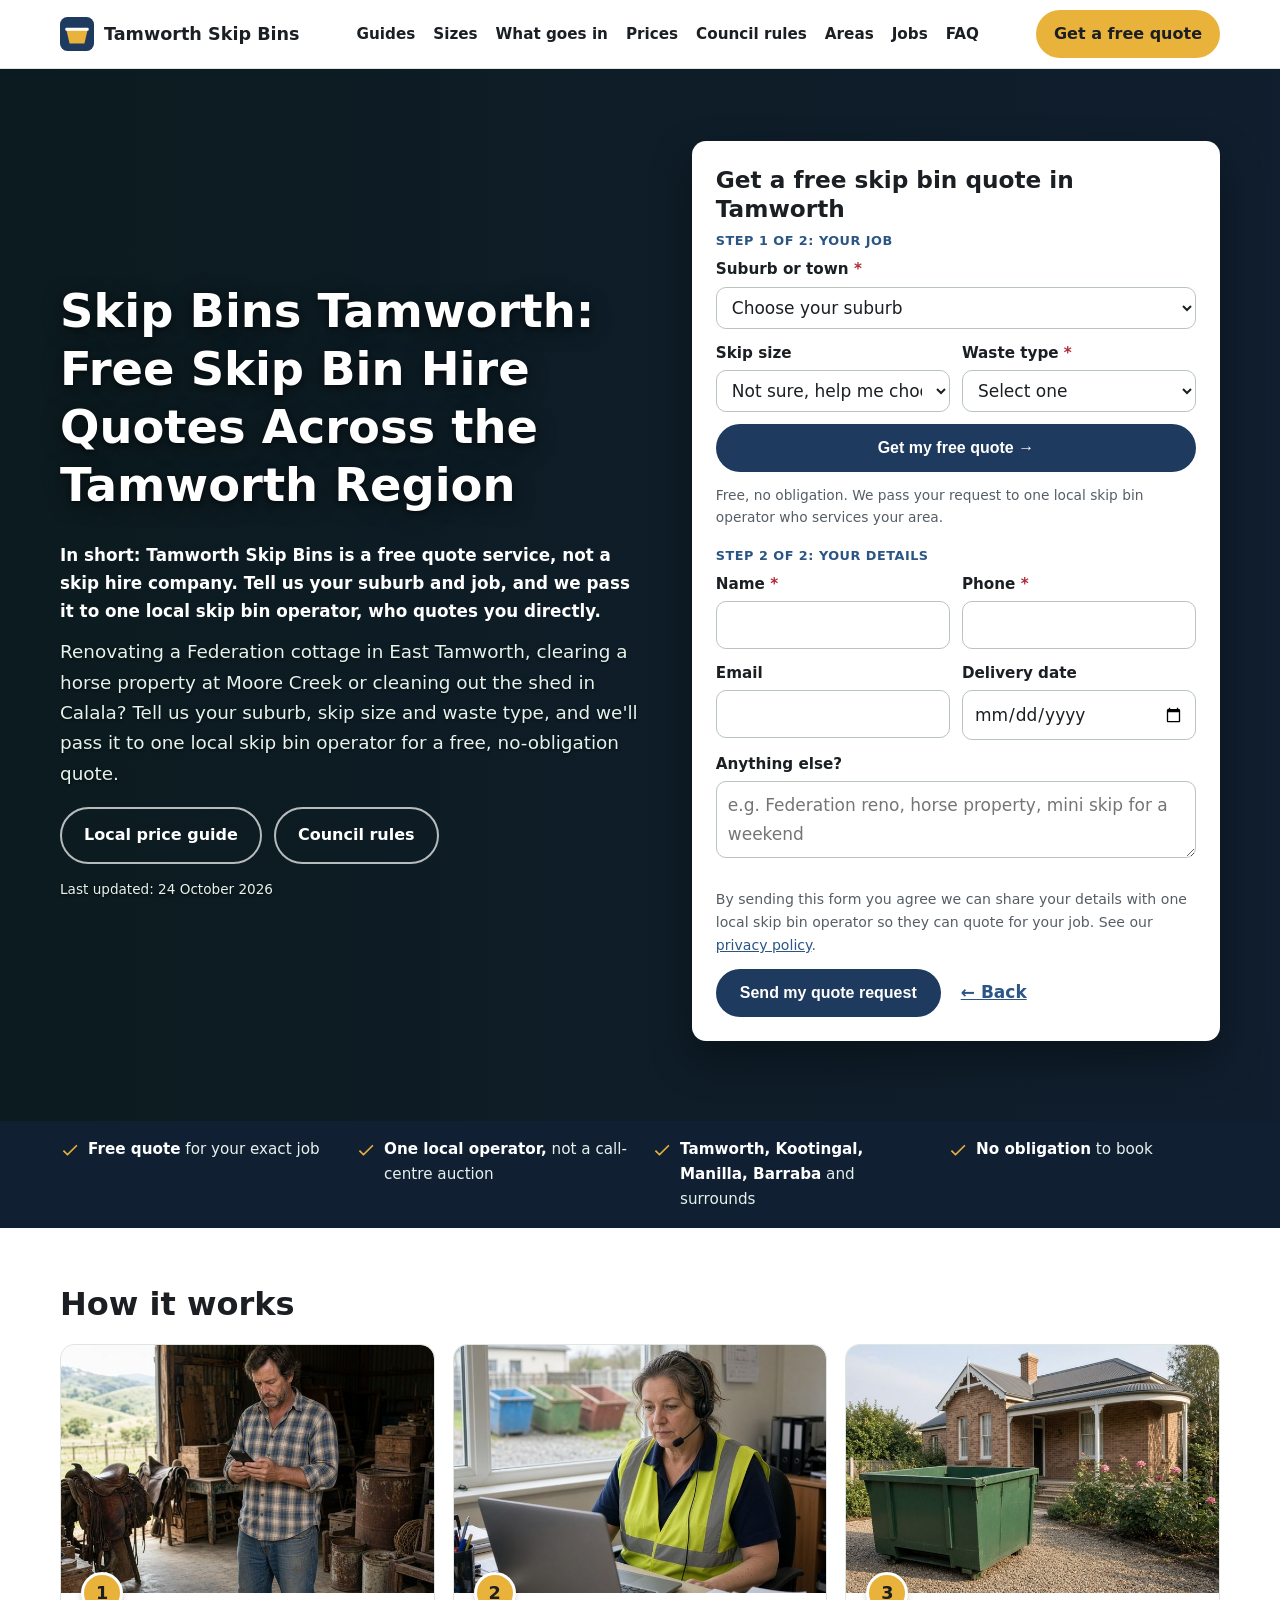
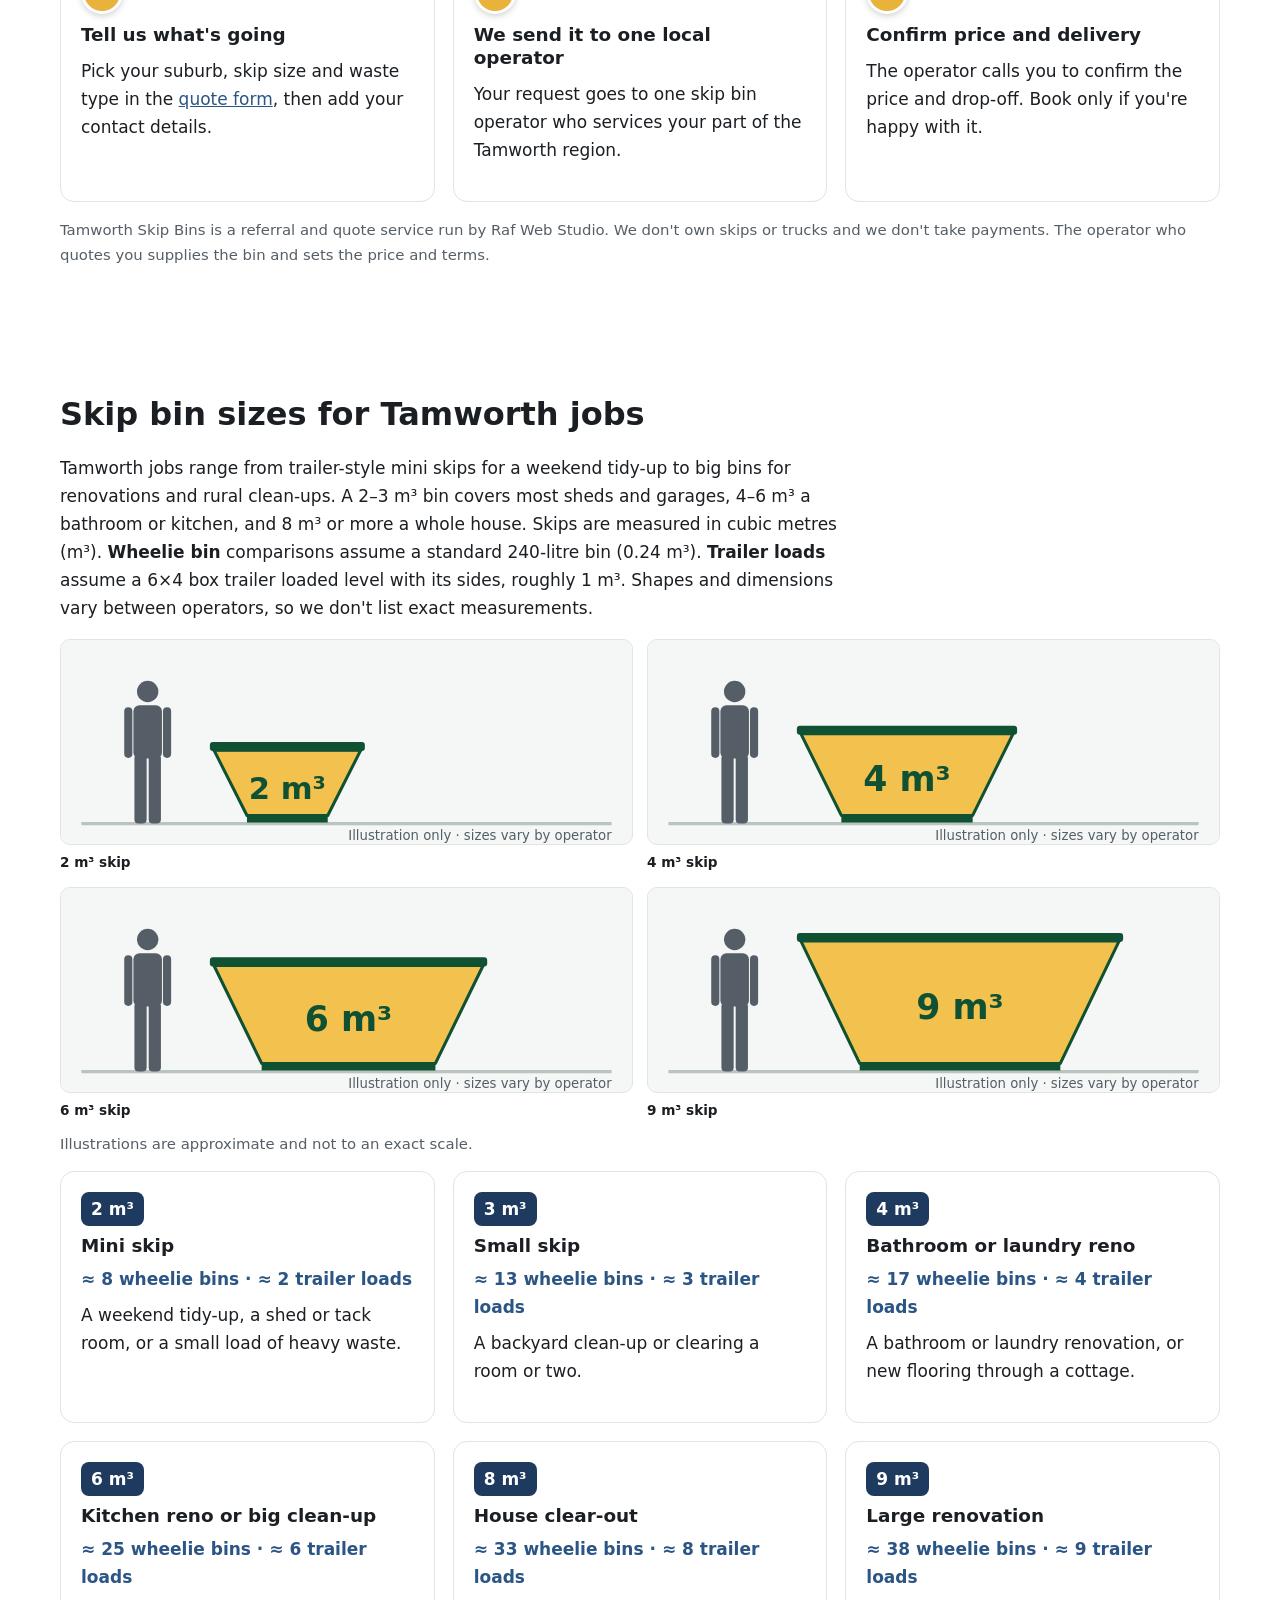
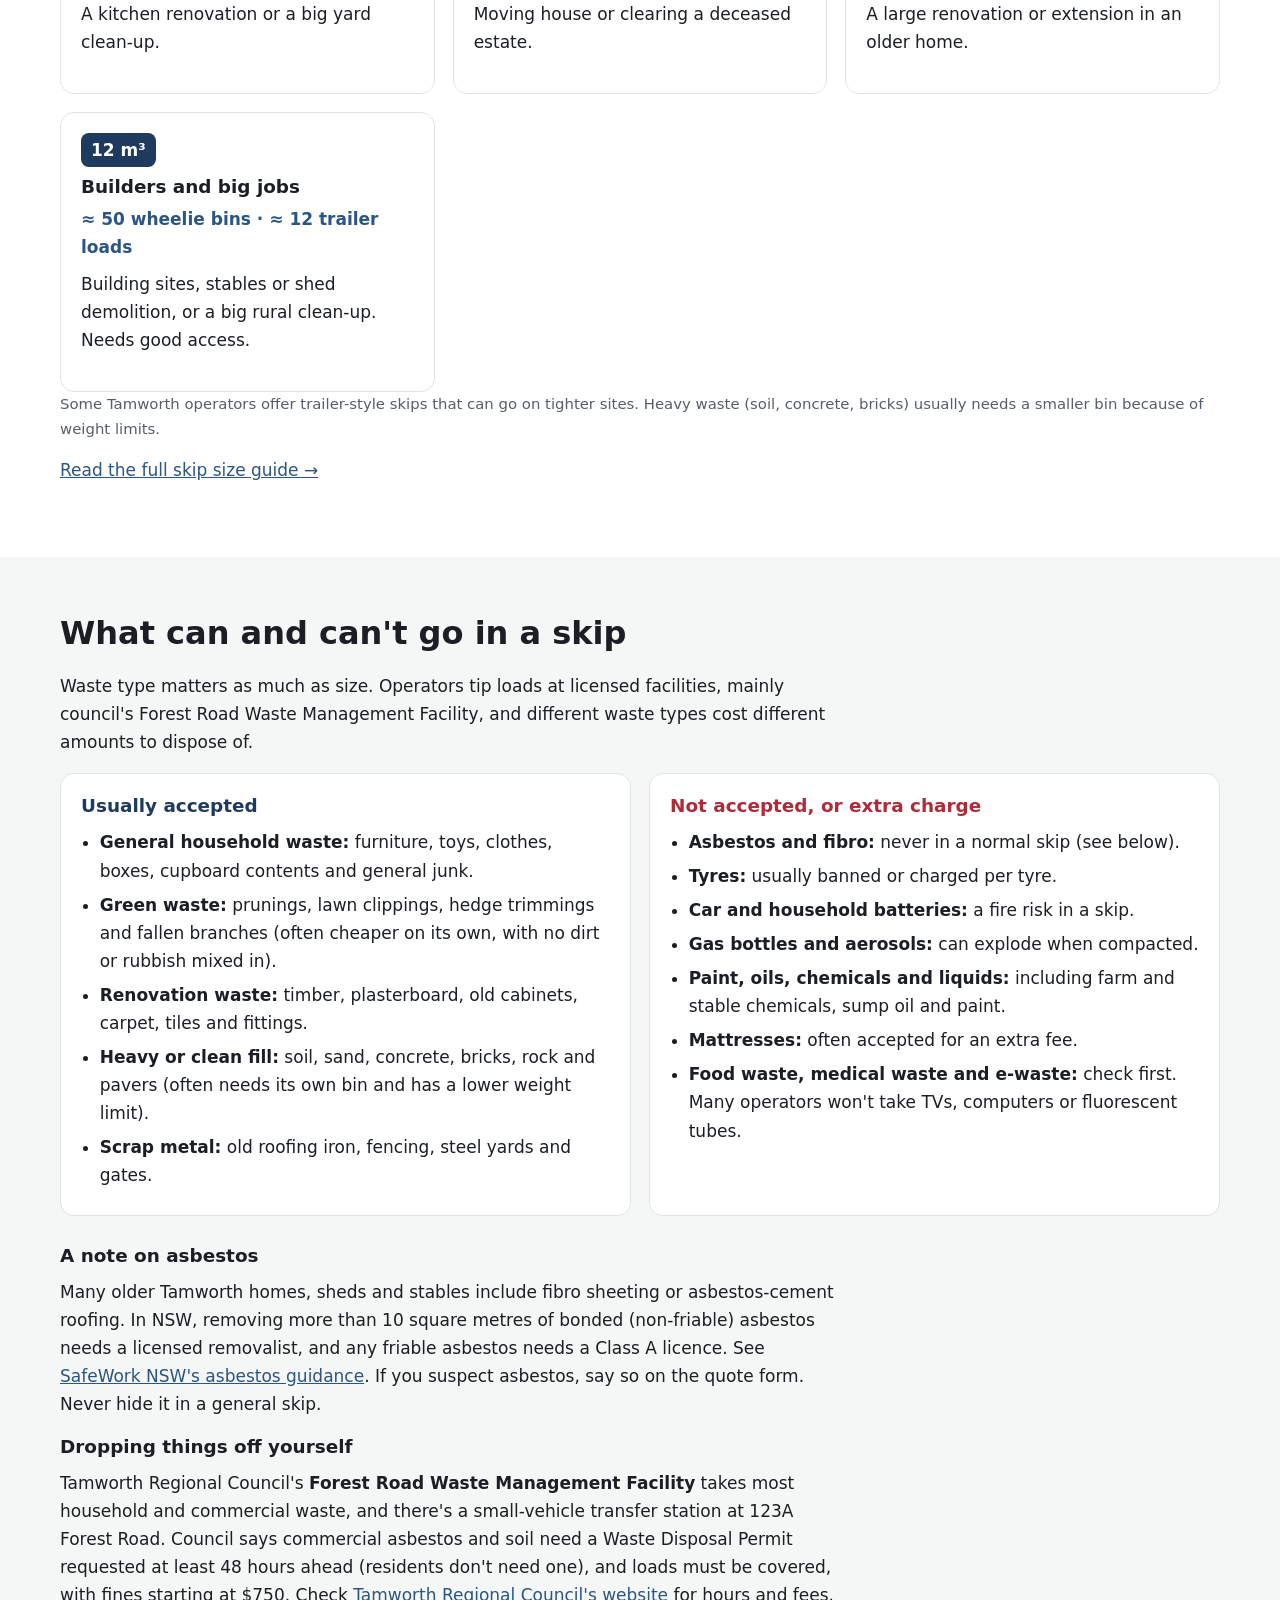
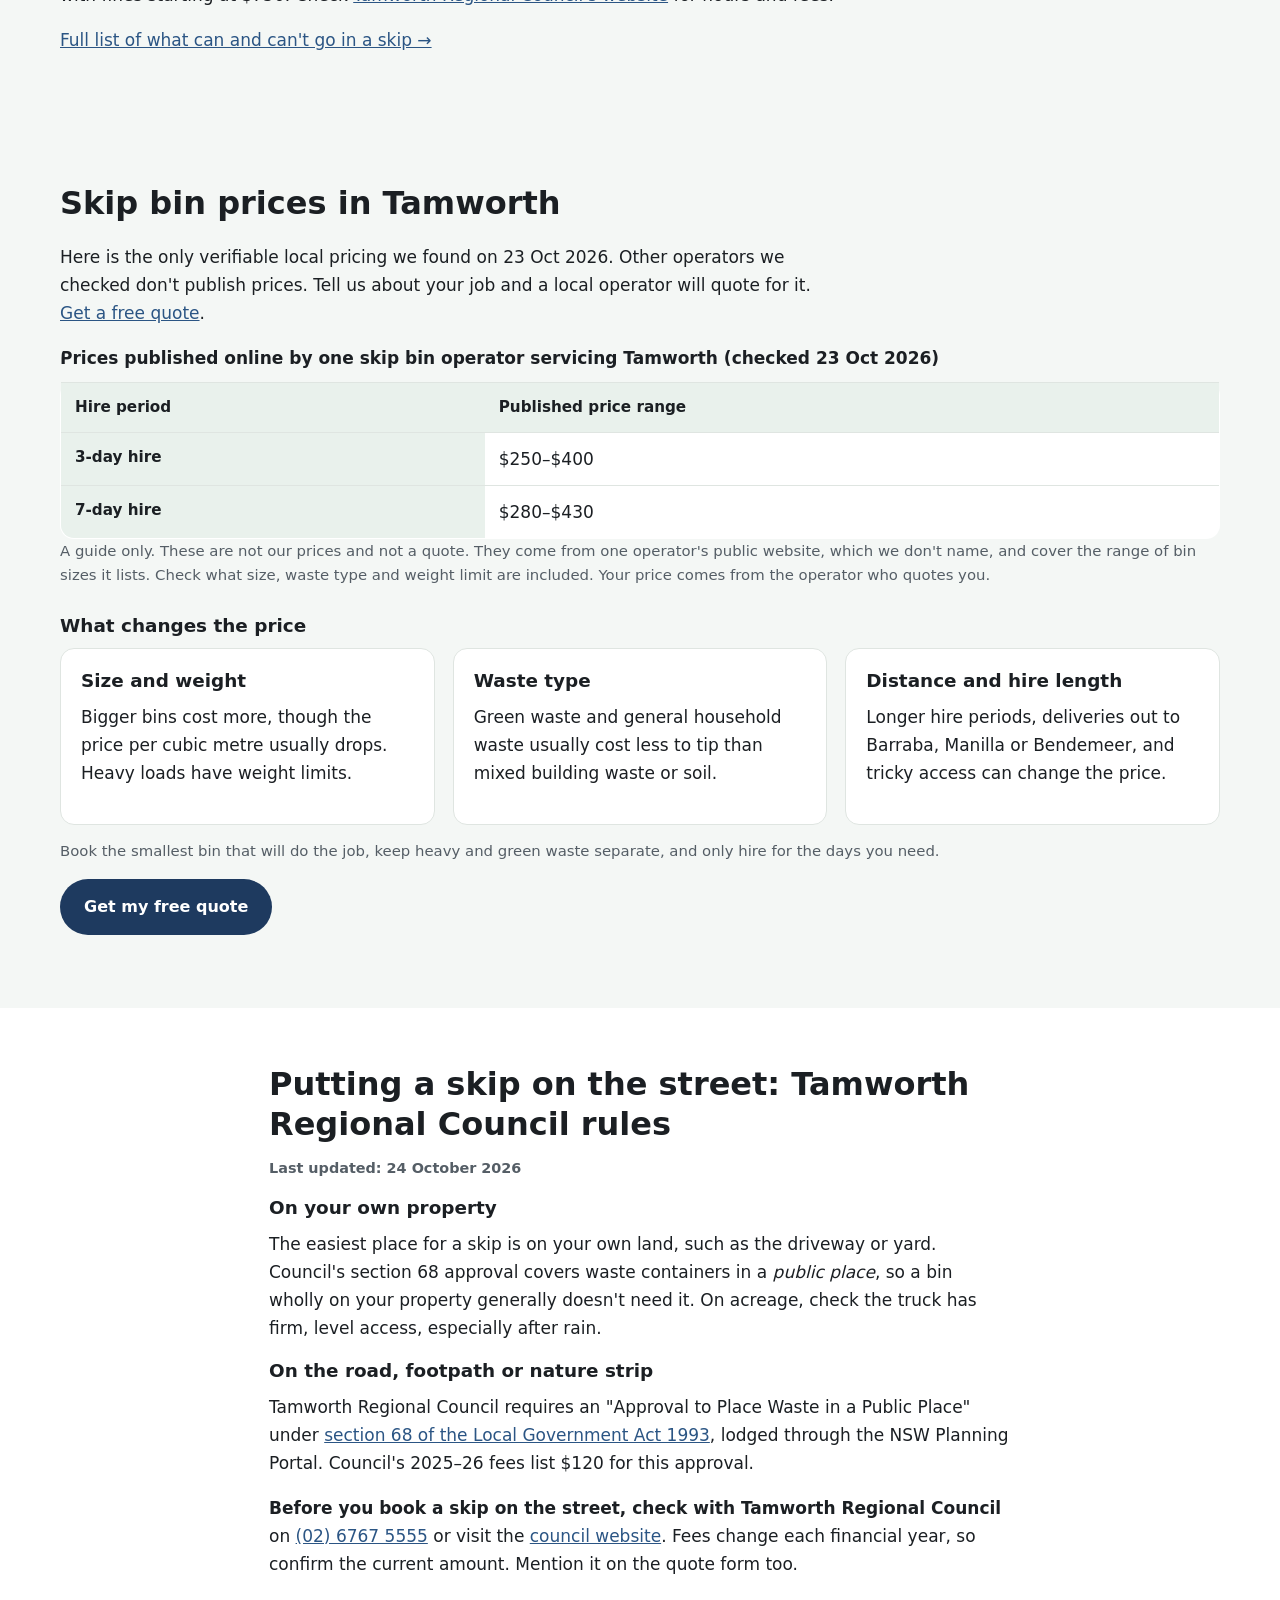
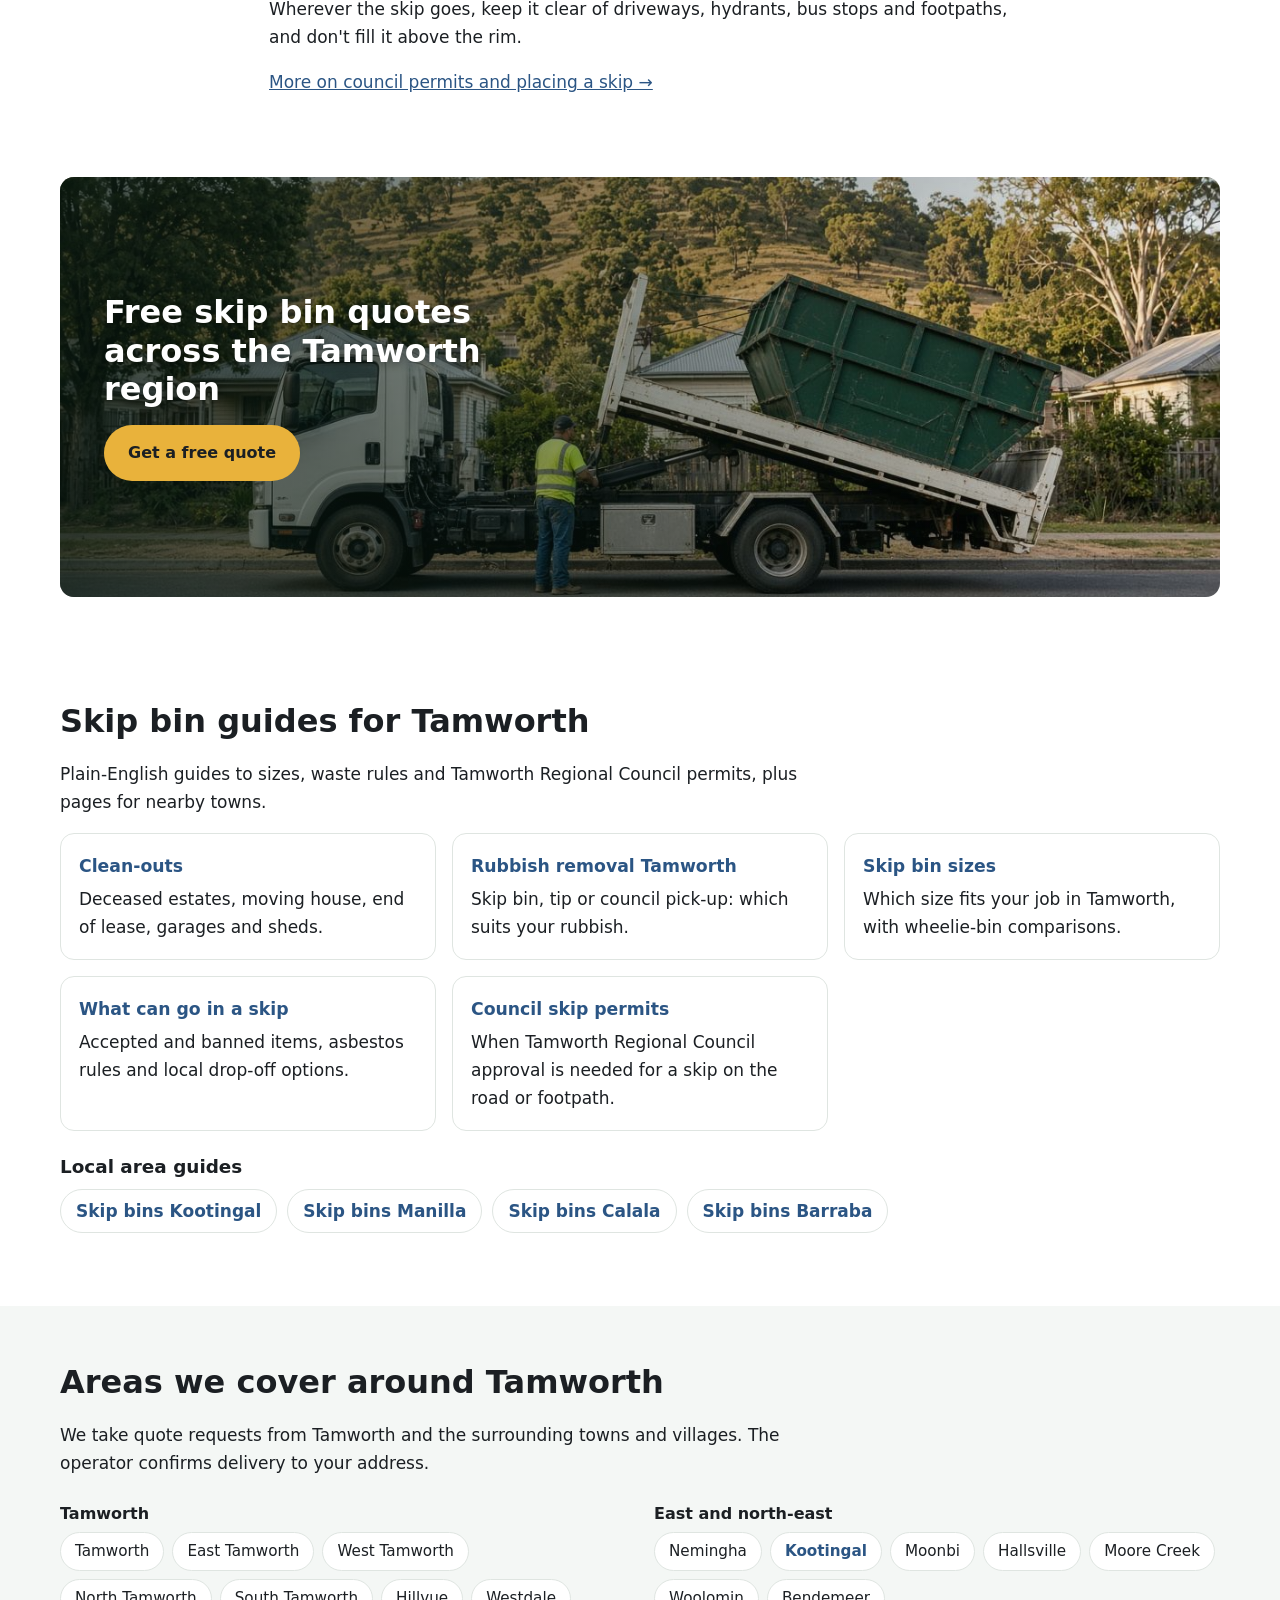
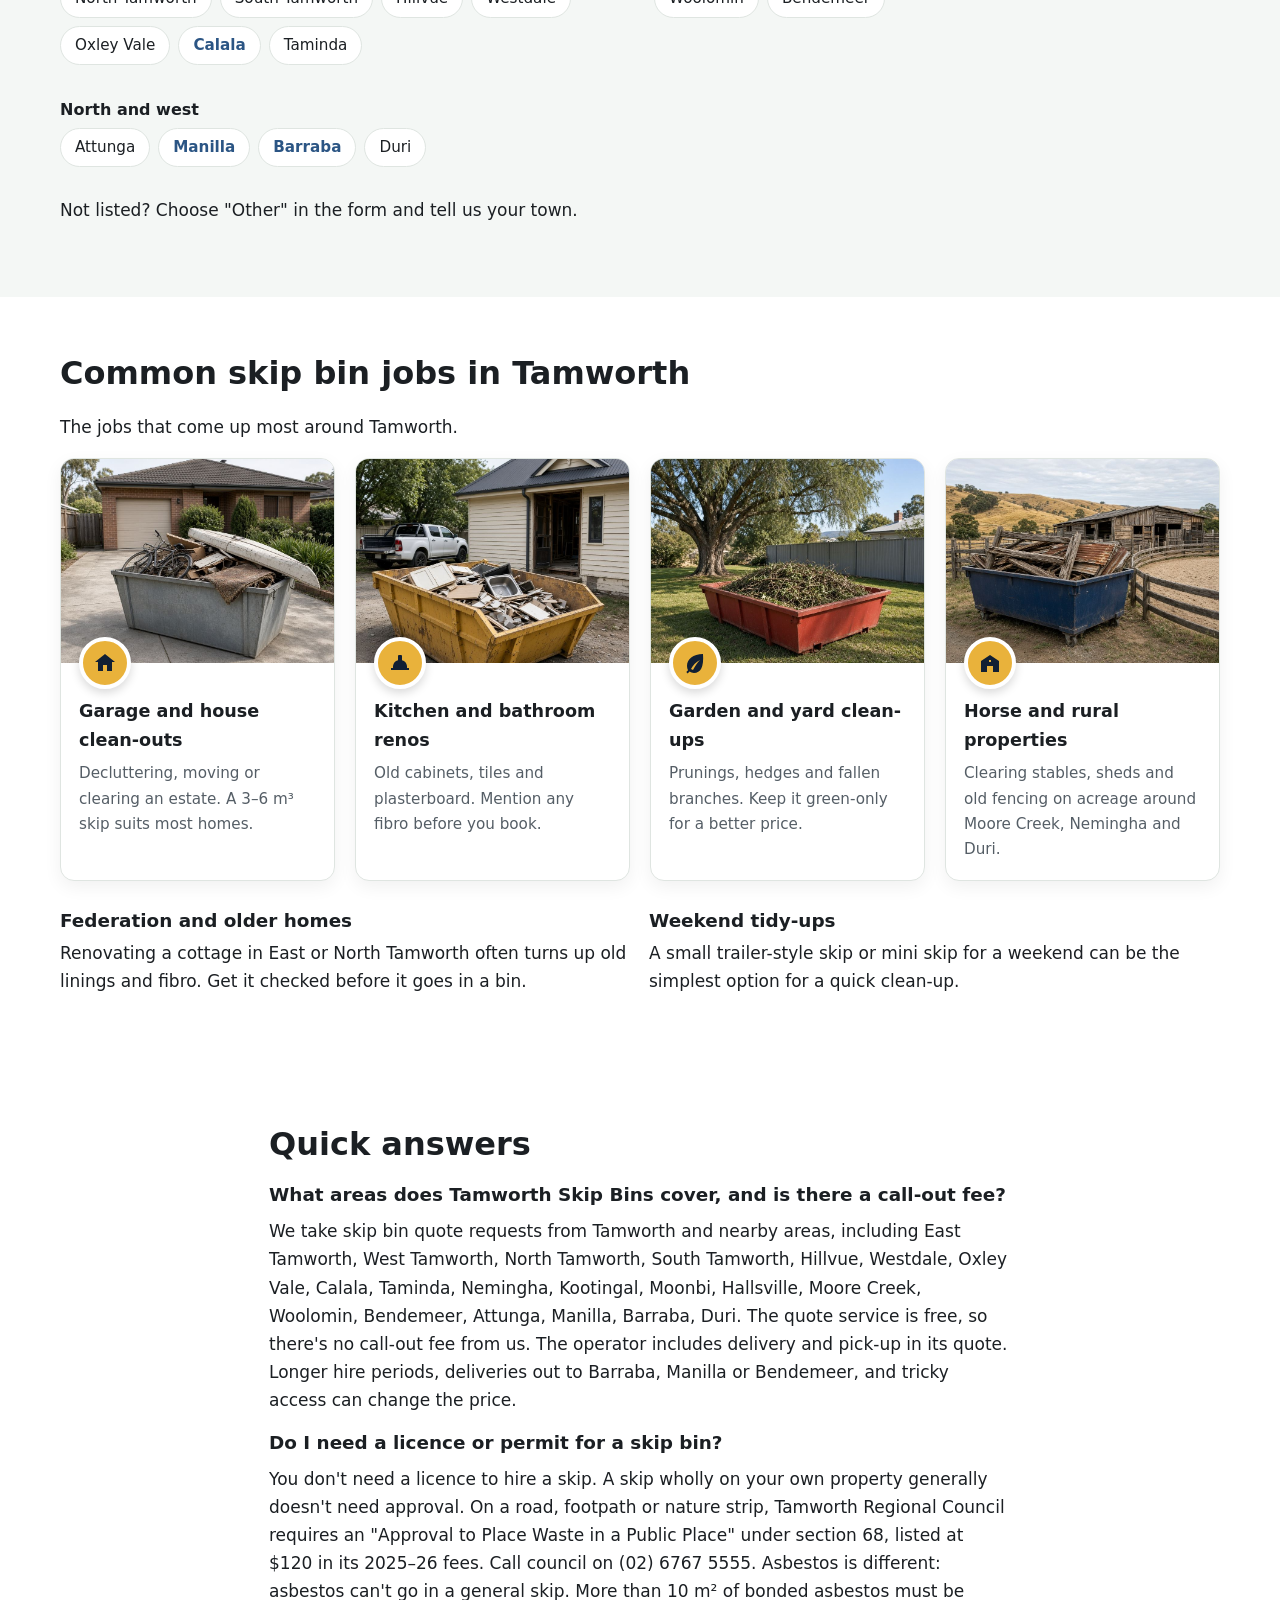
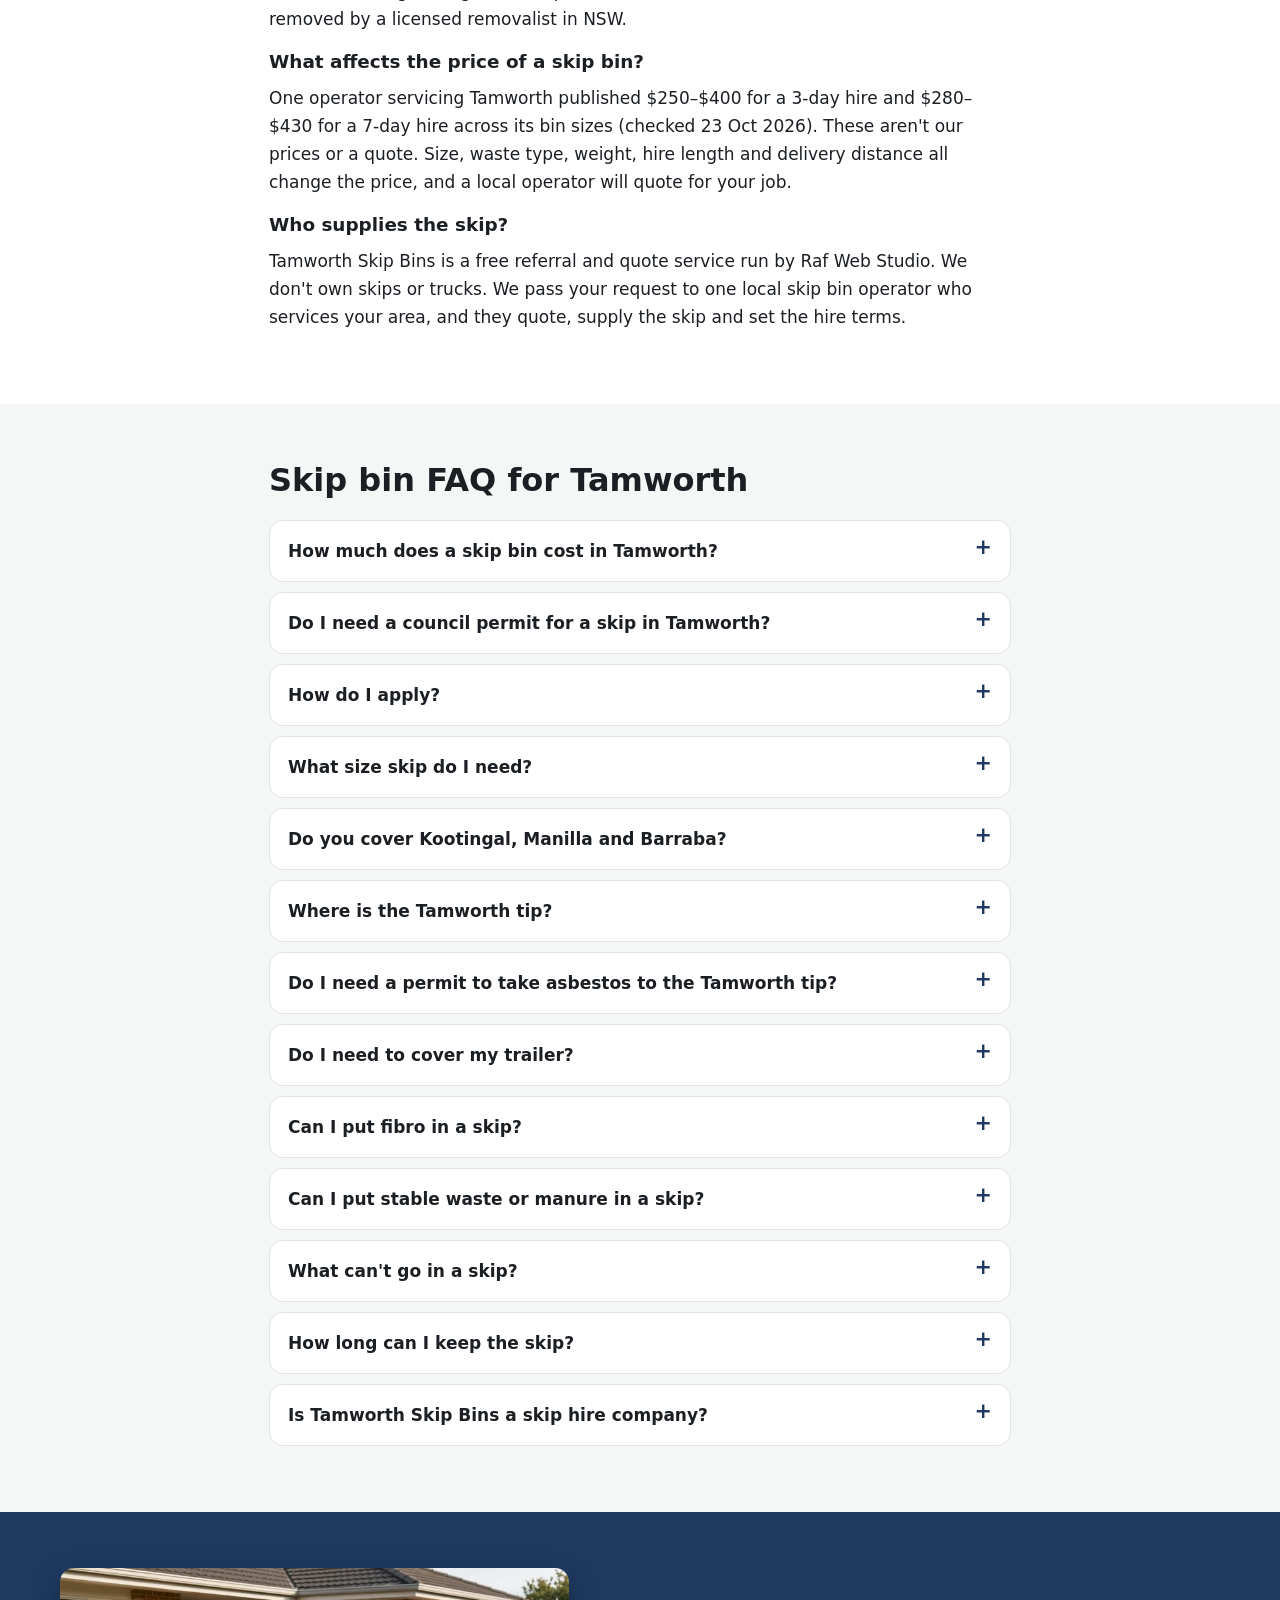
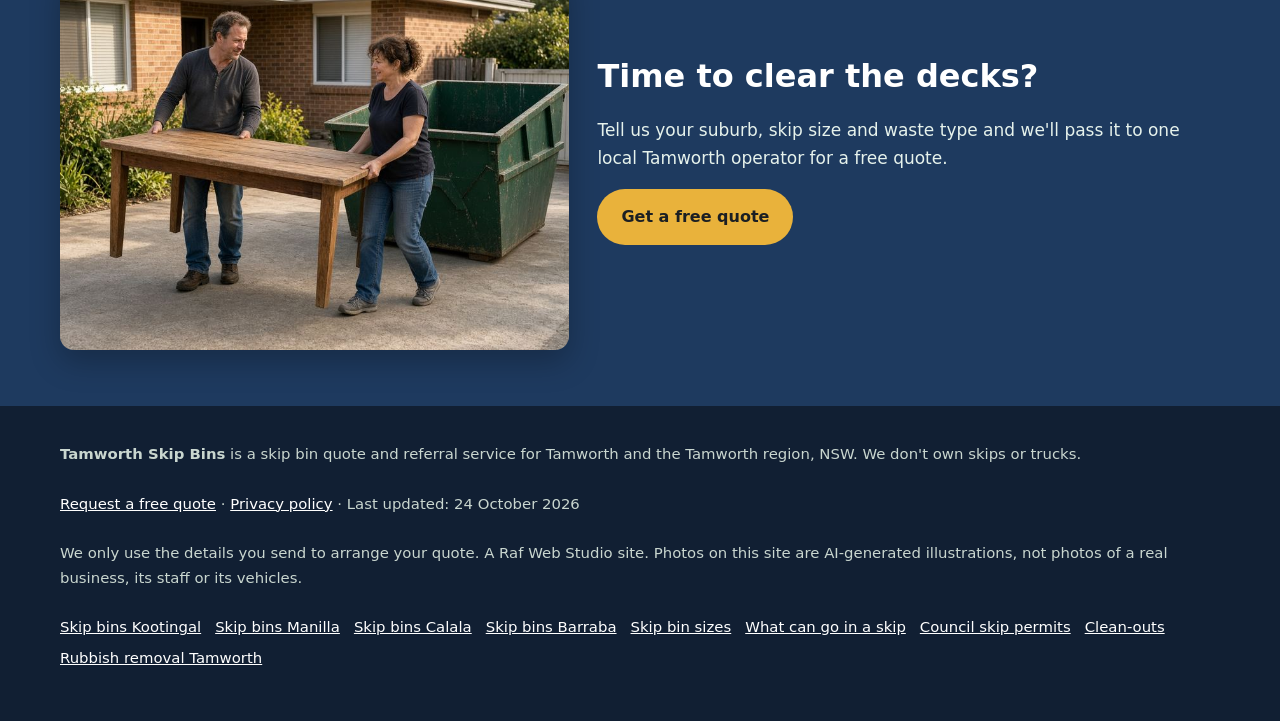
==== commit 92fd3bef: "Add clean-outs and rubbish removal pages; link from nav lists, footer, homepage guides, sitemap, llm" ====
--- a/index.html
+++ b/index.html
@@ -595,7 +595,7 @@
   <div class="wrap">
     <h2 id="guides-h">Skip bin guides for Tamworth</h2>
     <p class="intro">Plain-English guides to sizes, waste rules and Tamworth Regional Council permits, plus pages for nearby towns.</p>
-    <div class="guide-cards"><a href="/skip-bin-sizes/"><strong>Skip bin sizes</strong>Which size fits your job in Tamworth, with wheelie-bin comparisons.</a><a href="/what-can-go-in-a-skip/"><strong>What can go in a skip</strong>Accepted and banned items, asbestos rules and local drop-off options.</a><a href="/skip-bin-council-permit/"><strong>Council skip permits</strong>When Tamworth Regional Council approval is needed for a skip on the road or footpath.</a></div>
+    <div class="guide-cards"><a href="/clean-outs/"><strong>Clean-outs</strong>Deceased estates, moving house, end of lease, garages and sheds.</a><a href="/rubbish-removal-tamworth/"><strong>Rubbish removal Tamworth</strong>Skip bin, tip or council pick-up: which suits your rubbish.</a><a href="/skip-bin-sizes/"><strong>Skip bin sizes</strong>Which size fits your job in Tamworth, with wheelie-bin comparisons.</a><a href="/what-can-go-in-a-skip/"><strong>What can go in a skip</strong>Accepted and banned items, asbestos rules and local drop-off options.</a><a href="/skip-bin-council-permit/"><strong>Council skip permits</strong>When Tamworth Regional Council approval is needed for a skip on the road or footpath.</a></div>
     <h3 style="margin-top:24px">Local area guides</h3>
     <ul class="link-list"><li><a href="/skip-bins-kootingal/">Skip bins Kootingal</a></li><li><a href="/skip-bins-manilla/">Skip bins Manilla</a></li><li><a href="/skip-bins-calala/">Skip bins Calala</a></li><li><a href="/skip-bins-barraba/">Skip bins Barraba</a></li></ul>
   </div>
@@ -685,7 +685,7 @@
     <p><strong>Tamworth Skip Bins</strong> is a skip bin quote and referral service for Tamworth and the Tamworth region, NSW. We don't own skips or trucks.</p>
     <p><a href="#quote">Request a free quote</a> · <a href="privacy.html">Privacy policy</a> · Last updated: 24 October 2026</p>
     <p>We only use the details you send to arrange your quote. A Raf Web Studio site. Photos on this site are AI-generated illustrations, not photos of a real business, its staff or its vehicles.</p>
-    <p class="footer-links"><a href="/skip-bins-kootingal/">Skip bins Kootingal</a> <a href="/skip-bins-manilla/">Skip bins Manilla</a> <a href="/skip-bins-calala/">Skip bins Calala</a> <a href="/skip-bins-barraba/">Skip bins Barraba</a> <a href="/skip-bin-sizes/">Skip bin sizes</a> <a href="/what-can-go-in-a-skip/">What can go in a skip</a> <a href="/skip-bin-council-permit/">Council skip permits</a></p>
+    <p class="footer-links"><a href="/skip-bins-kootingal/">Skip bins Kootingal</a> <a href="/skip-bins-manilla/">Skip bins Manilla</a> <a href="/skip-bins-calala/">Skip bins Calala</a> <a href="/skip-bins-barraba/">Skip bins Barraba</a> <a href="/skip-bin-sizes/">Skip bin sizes</a> <a href="/what-can-go-in-a-skip/">What can go in a skip</a> <a href="/skip-bin-council-permit/">Council skip permits</a> <a href="/clean-outs/">Clean-outs</a> <a href="/rubbish-removal-tamworth/">Rubbish removal Tamworth</a></p>
   </div>
 </footer>
 
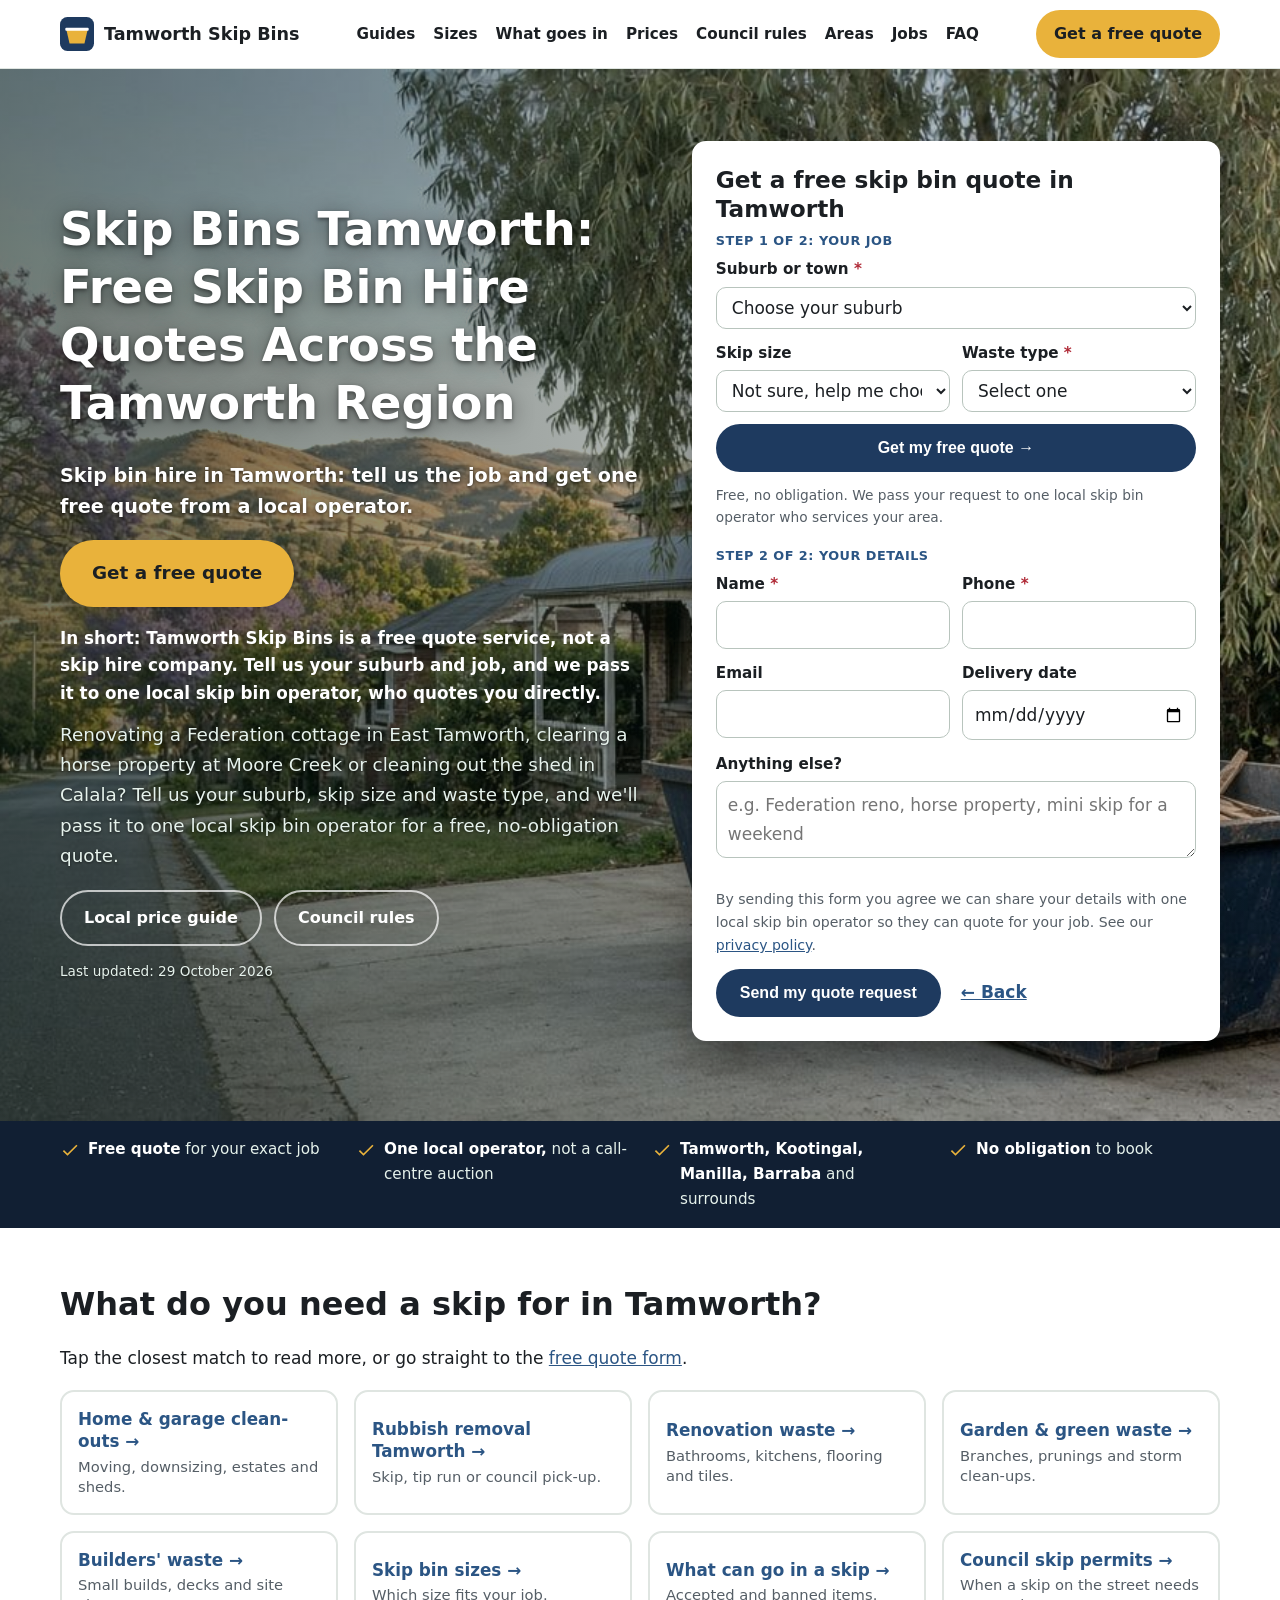
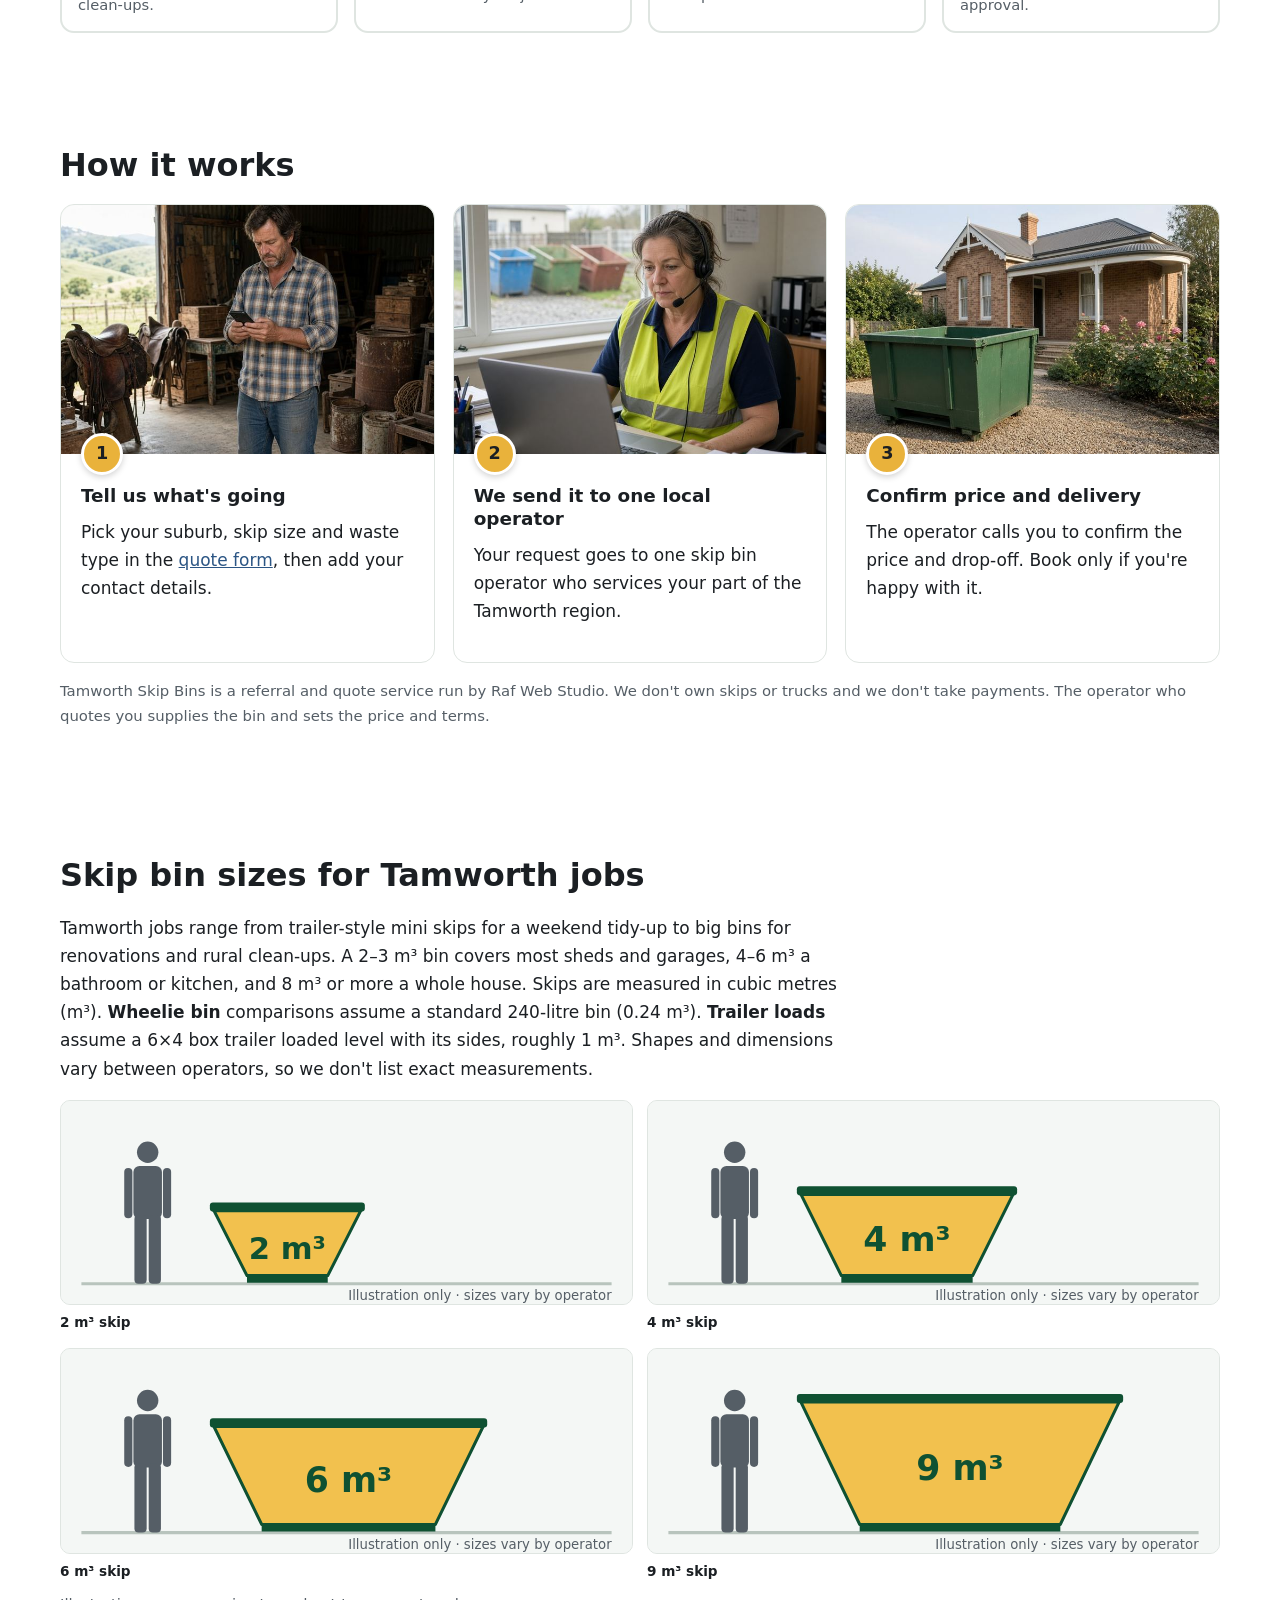
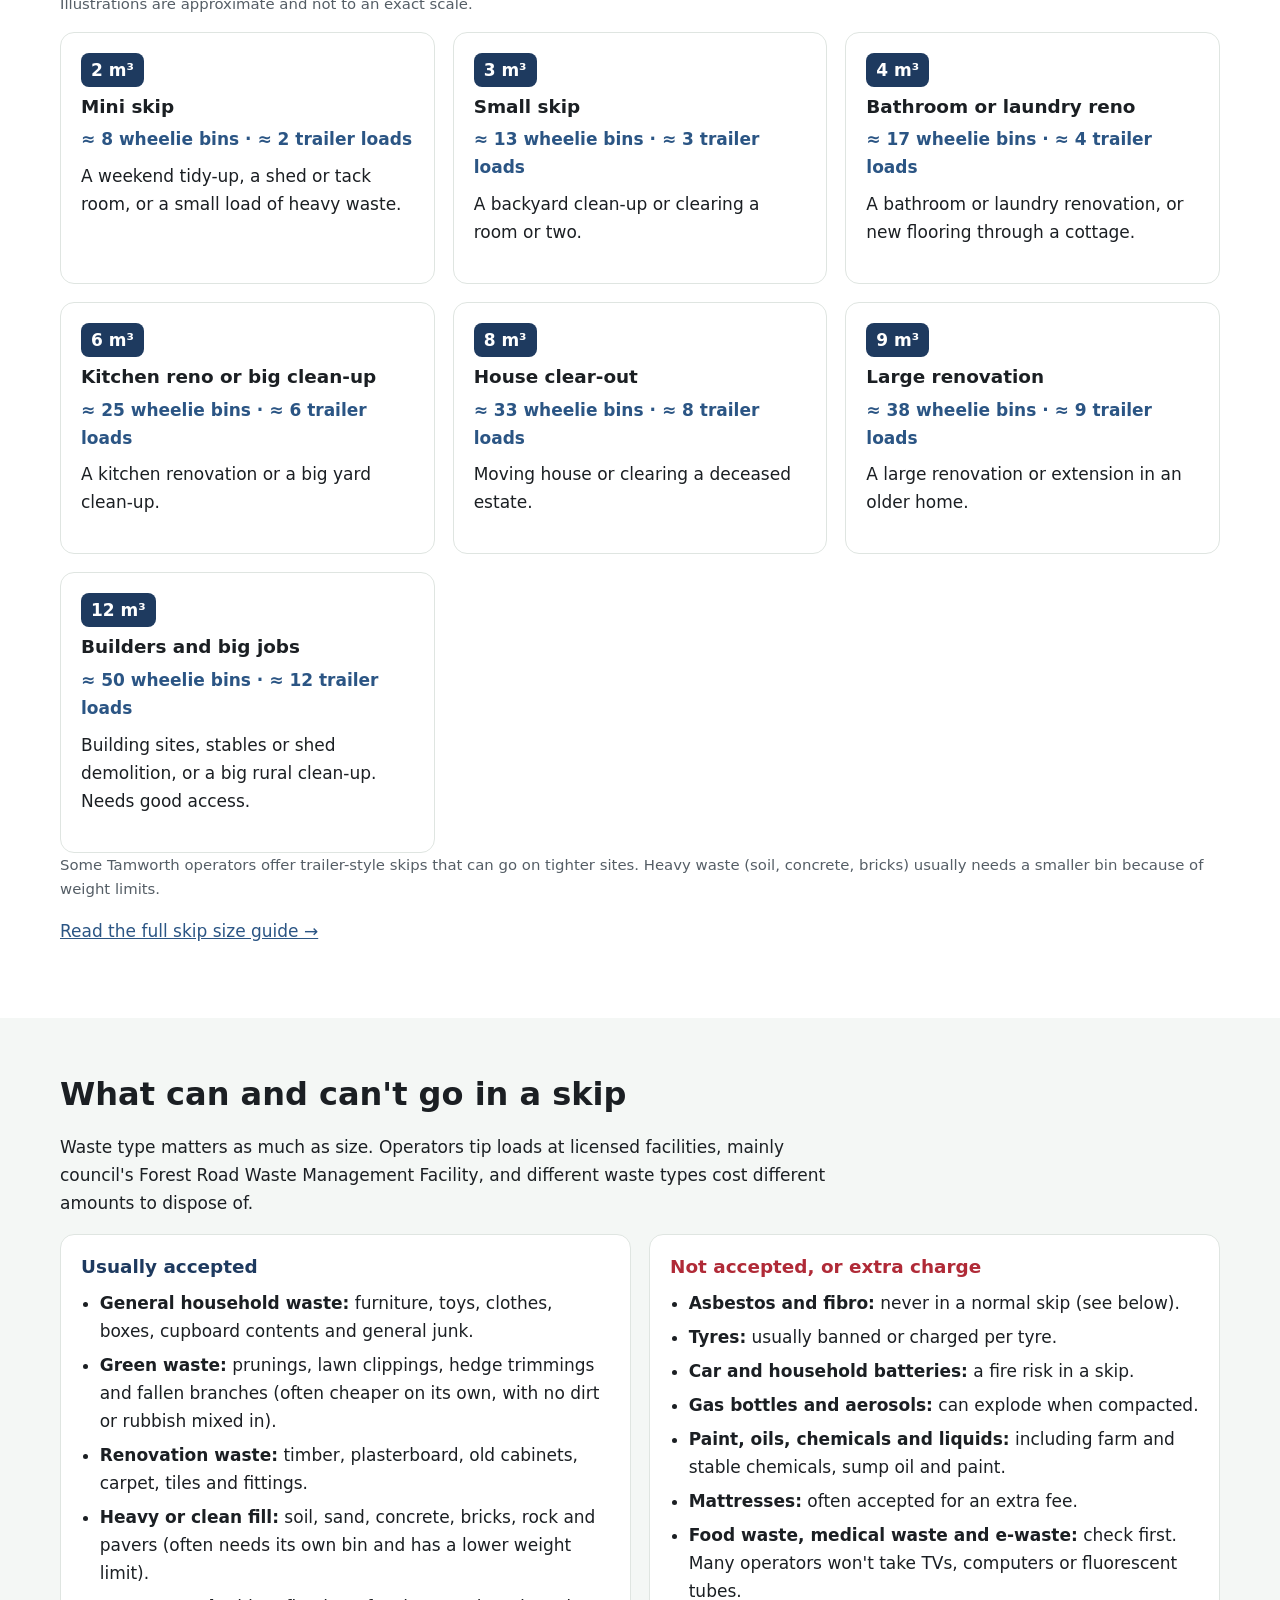
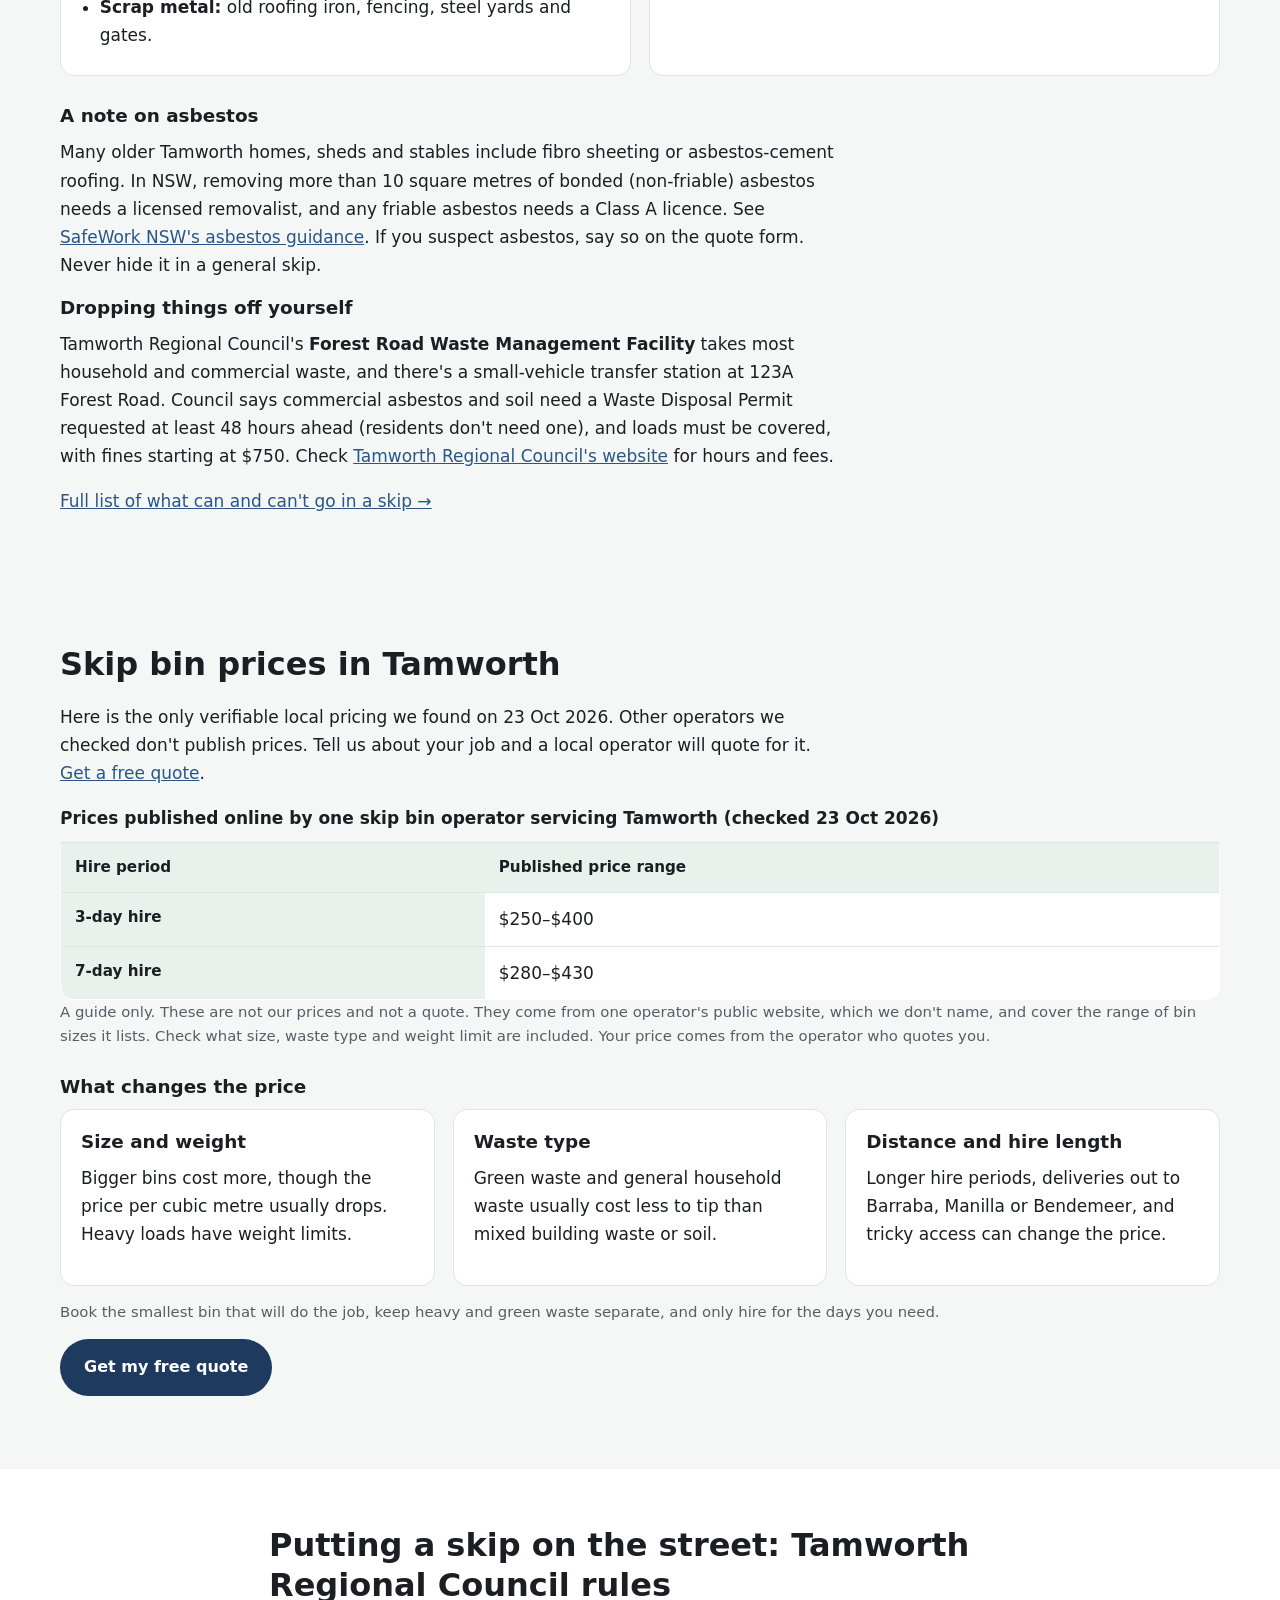
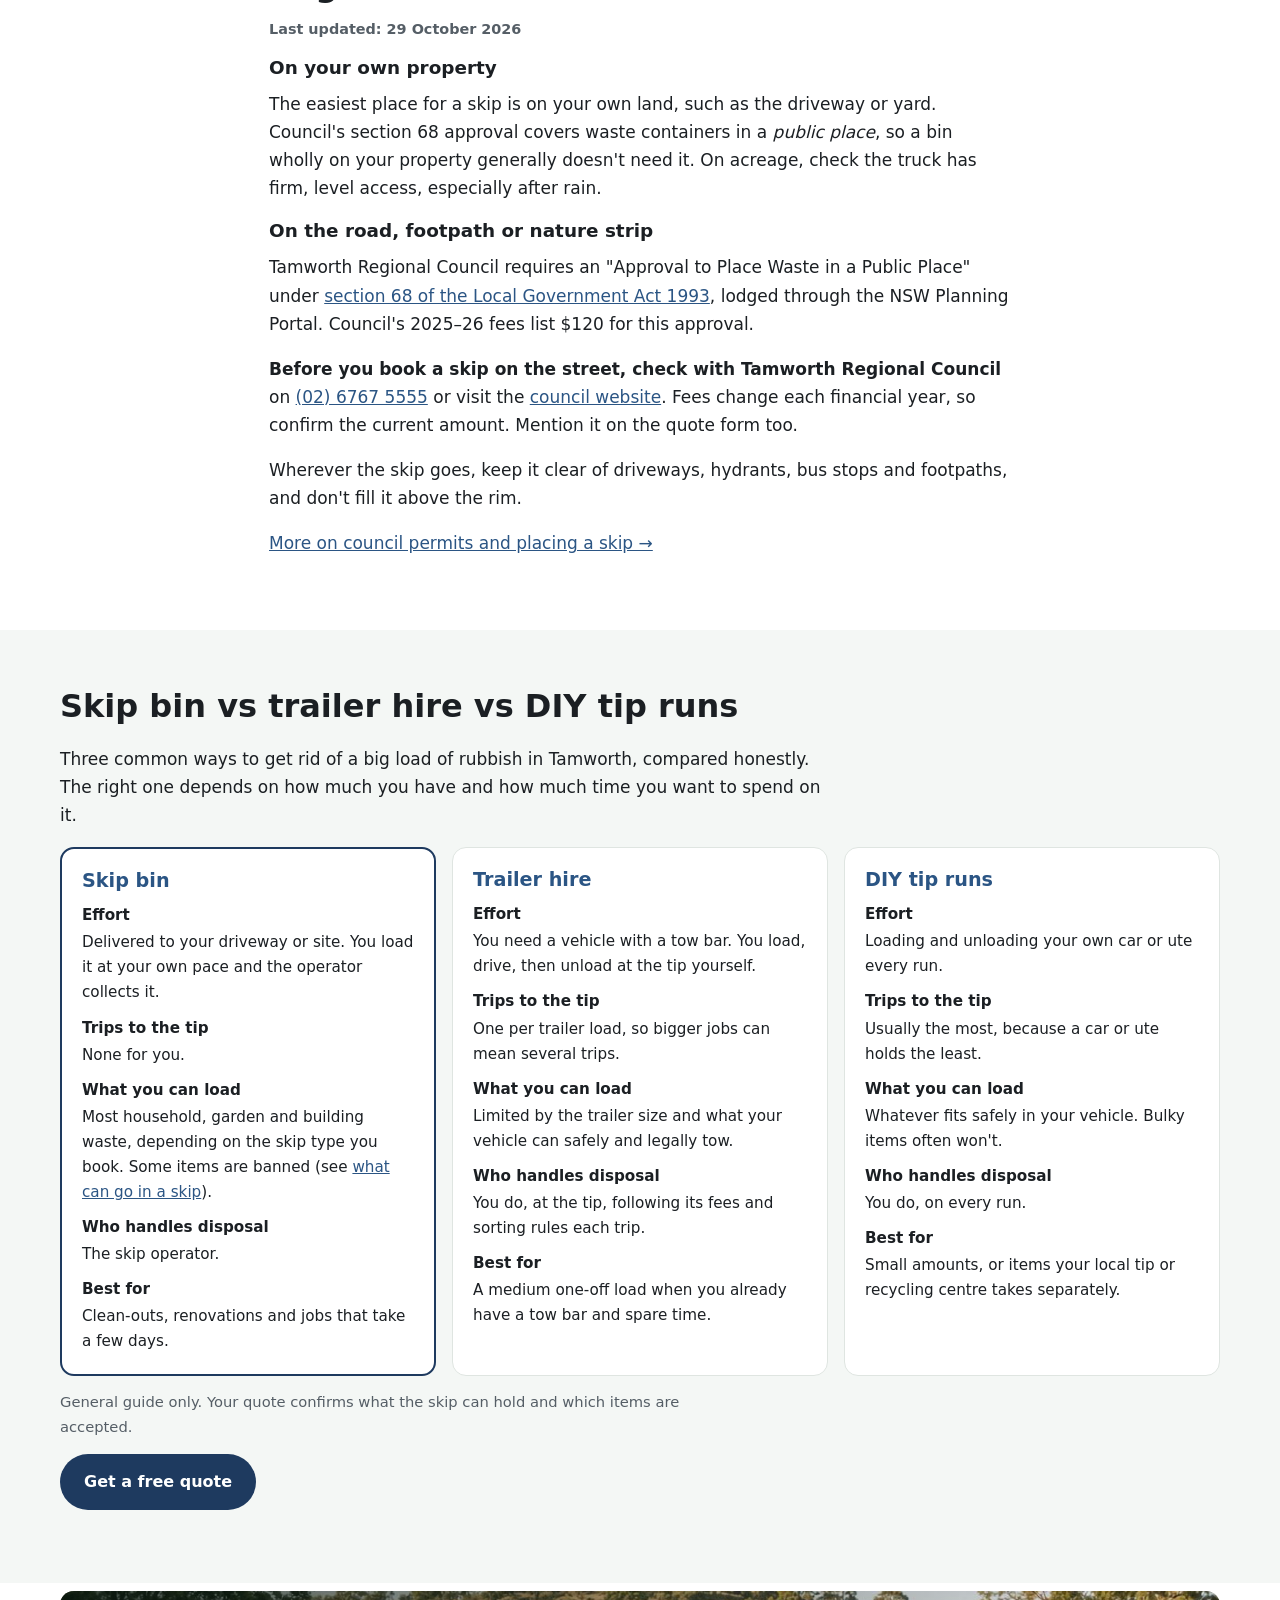
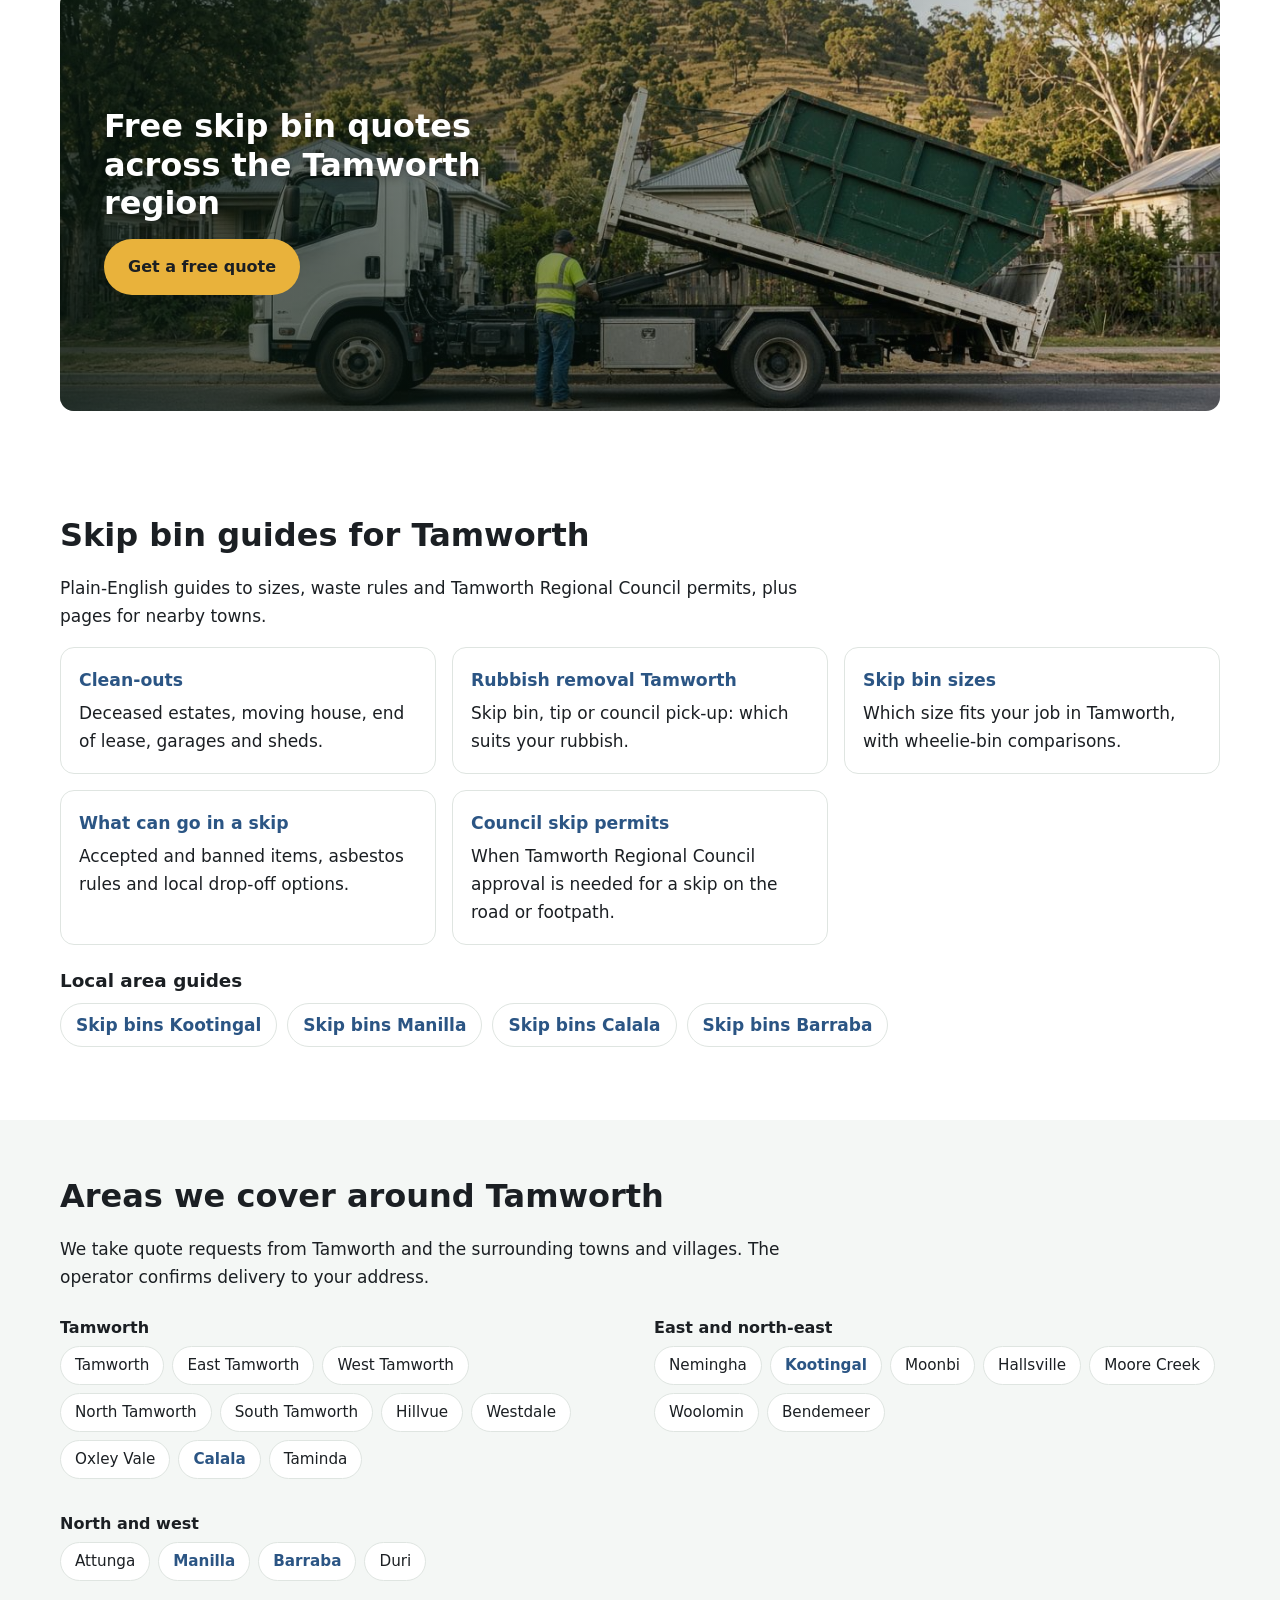
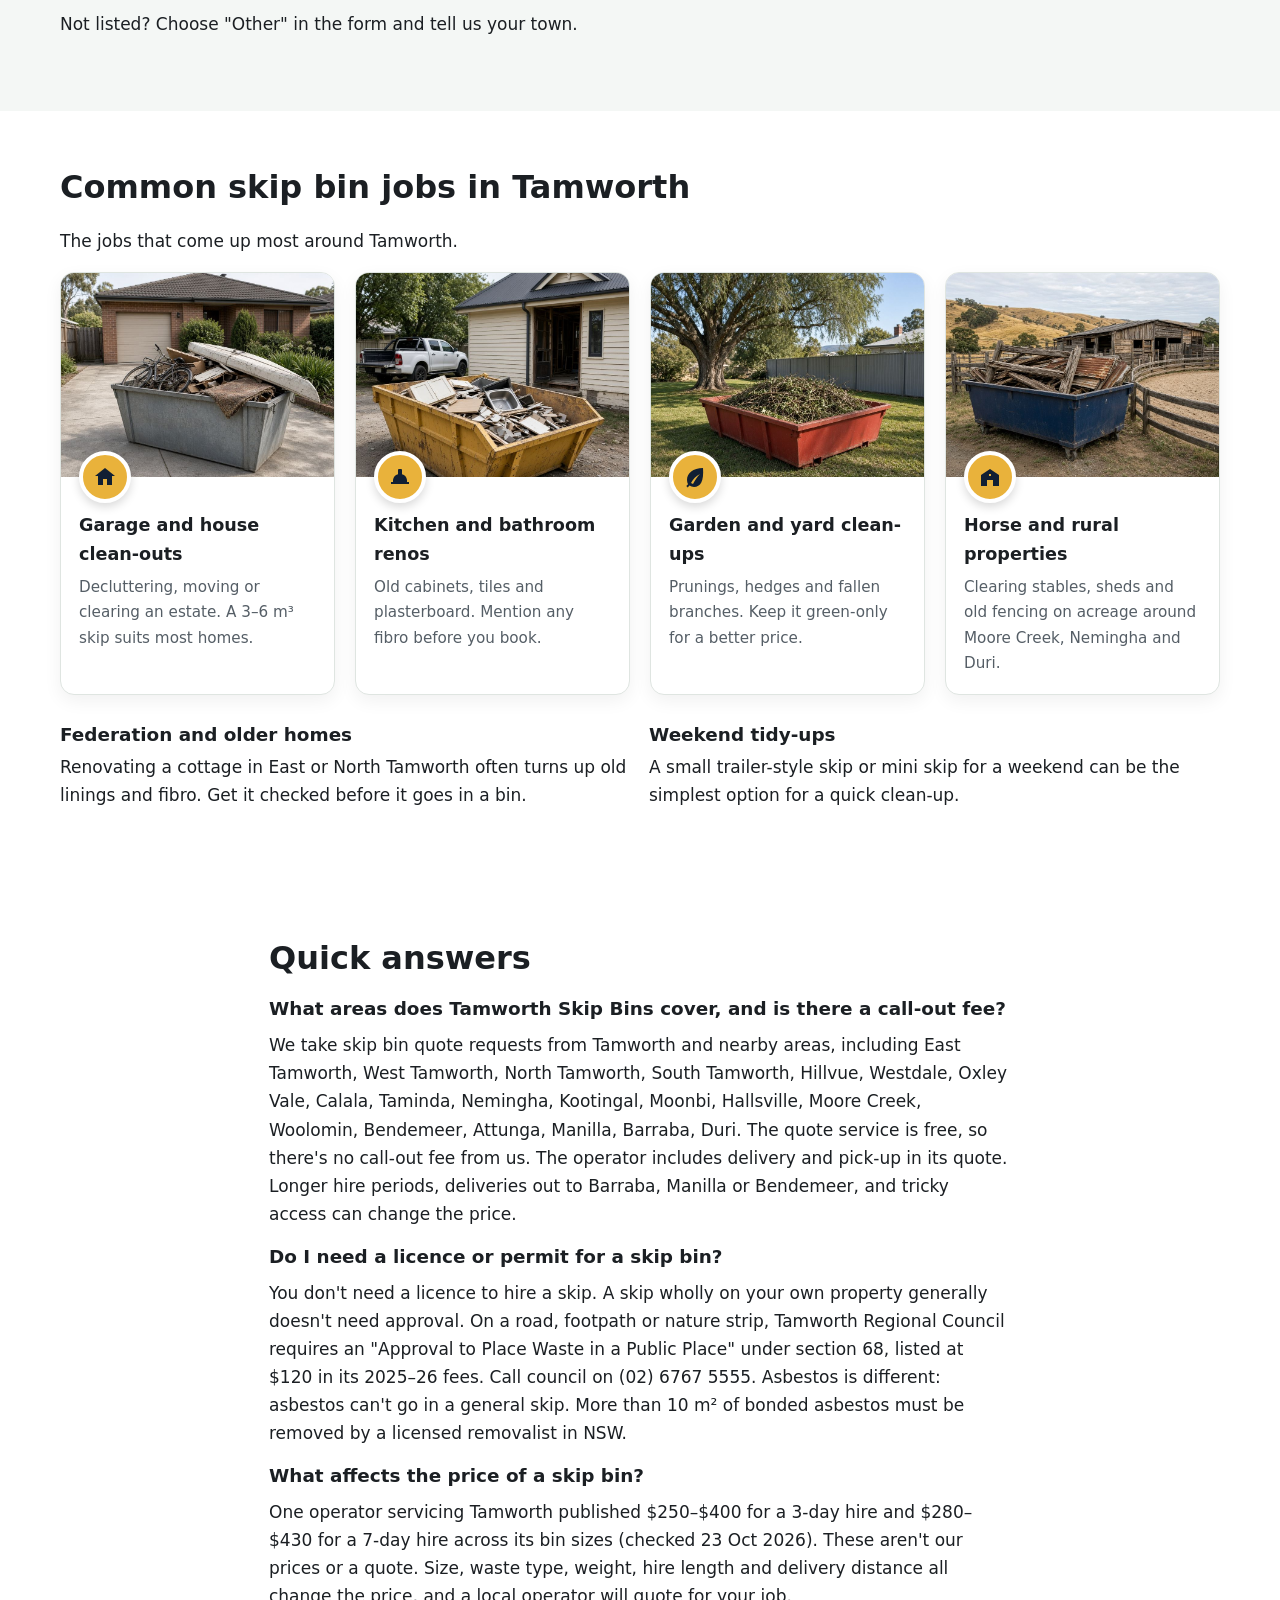
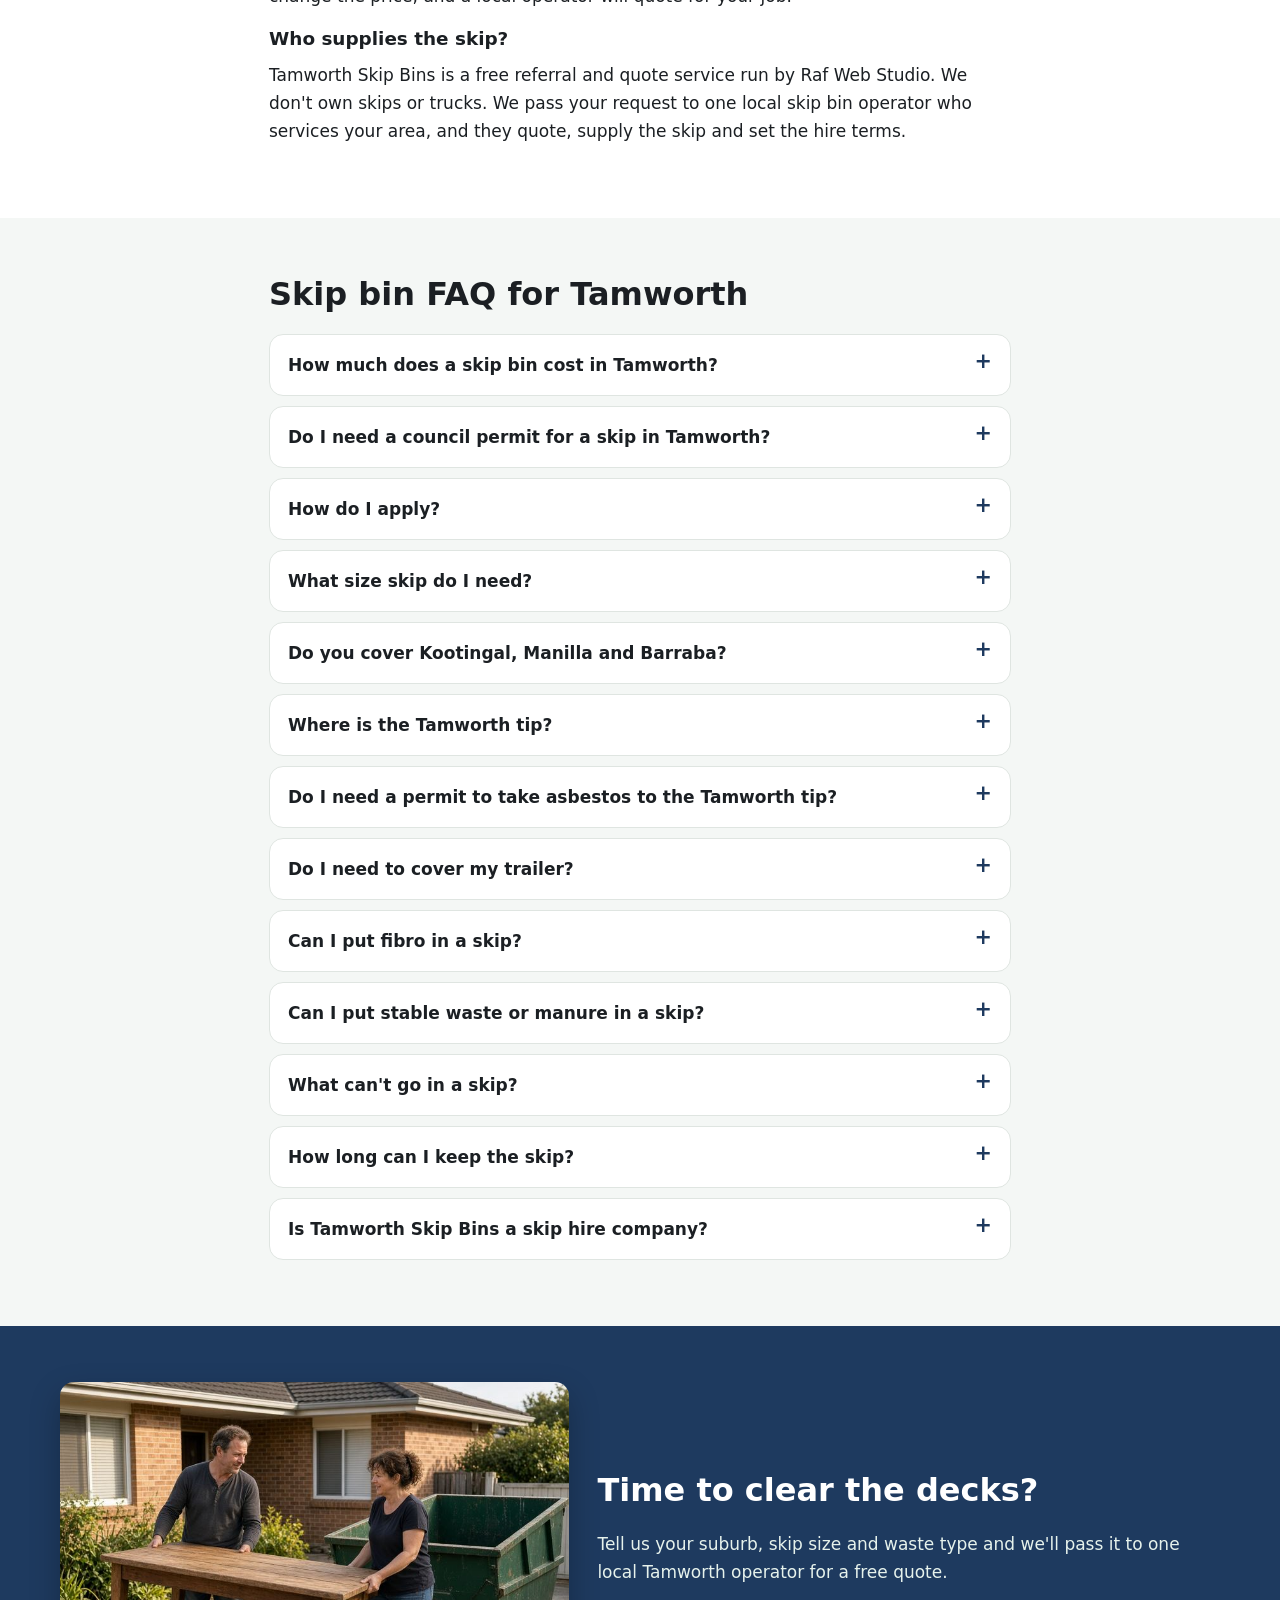
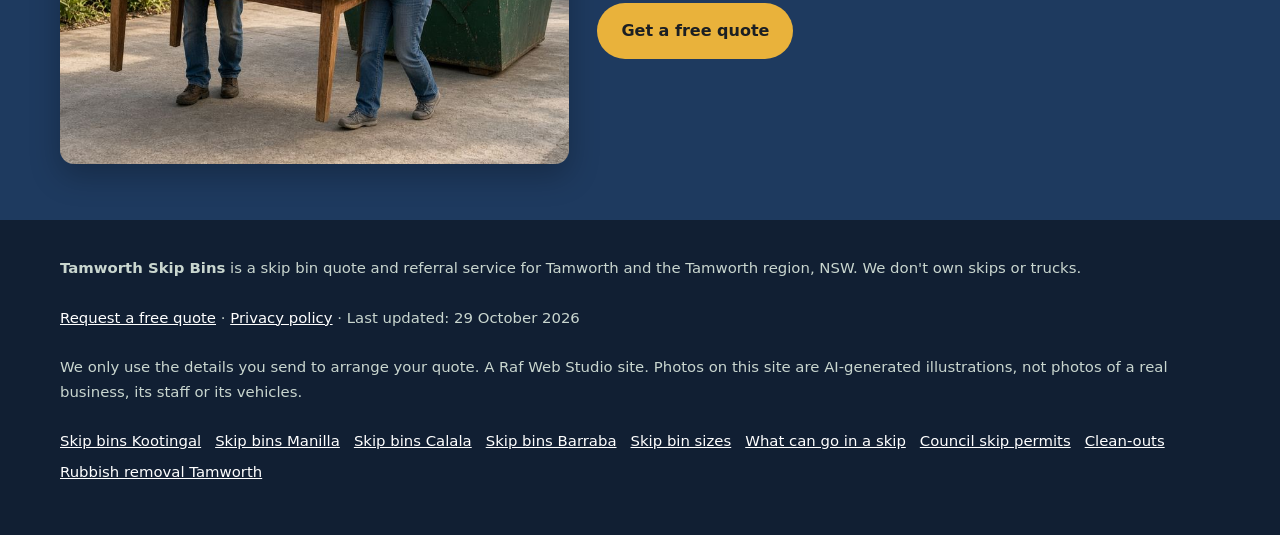
==== commit 9f913d73: "Homepage v3: service+town tagline and big quote button, 'What do you need?' tiles, comparison sectio" ====
--- a/index.html
+++ b/index.html
@@ -39,7 +39,7 @@
  "name": "Skip Bins Tamworth | Skip Bin Hire Quotes in Tamworth & Kootingal",
  "description": "Skip bins in Tamworth, Calala, Kootingal, Manilla and surrounds. See published local price ranges and get a free quote from one local skip bin operator.",
  "inLanguage": "en-AU",
- "dateModified": "2026-10-24",
+ "dateModified": "2026-10-29",
  "isPartOf": {
   "@id": "https://tamworthskipbins.com/#website"
  },
@@ -163,7 +163,7 @@
 {
  "@context": "https://schema.org",
  "@type": "WebSite",
- "dateModified": "2026-10-24",
+ "dateModified": "2026-10-29",
  "@id": "https://tamworthskipbins.com/#website",
  "name": "Tamworth Skip Bins",
  "url": "https://tamworthskipbins.com/",
@@ -418,6 +418,29 @@
  ]
 }
 </script>
+<!--h3:css--><style>
+.h3-tag{font-size:1.2rem;font-weight:600;margin:.2em 0 .9em;color:#fff;text-shadow:0 1px 3px rgba(0,0,0,.6);max-width:36em}
+.btn-xl{font-size:1.15rem;padding:16px 30px;min-height:54px;box-shadow:0 6px 18px rgba(0,0,0,.25)}
+.h3-cta{margin:0 0 18px}
+.need-grid{display:grid;grid-template-columns:repeat(2,minmax(0,1fr));gap:12px;margin-top:18px}
+@media(min-width:800px){.need-grid{grid-template-columns:repeat(4,minmax(0,1fr));gap:16px}}
+.need-grid a{display:flex;flex-direction:column;justify-content:center;min-height:96px;padding:16px;background:#fff;border:2px solid var(--line);border-radius:var(--radius);text-decoration:none;color:var(--ink);line-height:1.35}
+.need-grid a:hover,.need-grid a:focus-visible{border-color:var(--green);background:var(--soft)}
+.need-grid strong{color:var(--green-2);font-size:1.05rem;margin-bottom:4px}
+.need-grid strong::after{content:" \2192"}
+.need-grid span{font-size:.92rem;color:var(--muted)}
+.cmp{display:grid;gap:16px;margin-top:18px}
+@media(min-width:900px){.cmp{grid-template-columns:repeat(3,minmax(0,1fr))}}
+.cmp article{background:#fff;border:1px solid var(--line);border-radius:var(--radius);padding:20px}
+.cmp article.cmp-main{border:2px solid var(--green)}
+.cmp h3{margin:0 0 10px;font-size:1.2rem;color:var(--green-2)}
+.cmp dl{margin:0}.cmp dt{font-weight:700;margin-top:10px;font-size:.95rem}.cmp dd{margin:2px 0 0;color:var(--ink);font-size:.95rem}
+.cmp-note{font-size:.92rem;color:var(--muted);margin-top:14px;max-width:46em}
+.mobile-call{transition:transform .2s ease;padding-bottom:calc(10px + env(safe-area-inset-bottom))}
+.mobile-call .btn{min-height:48px;font-size:1.05rem}
+.mobile-call.mc-off{transform:translateY(120%)}
+@media(prefers-reduced-motion:reduce){.mobile-call{transition:none}}
+</style><!--/h3:css-->
 </head>
 <body>
 <a class="skip-link" href="#main">Skip to content</a>
@@ -443,11 +466,12 @@
   </picture>
   <div class="wrap hero-grid">
     <div class="hero-copy">
-      <h1 id="h1">Skip Bins Tamworth: Free Skip Bin Hire Quotes Across the Tamworth Region</h1>
-      <p class="summary">In short: Tamworth Skip Bins is a free quote service, not a skip hire company. Tell us your suburb and job, and we pass it to one local skip bin operator, who quotes you directly.</p>
+      <h1 id="h1">Skip Bins Tamworth: Free Skip Bin Hire Quotes Across the Tamworth Region</h1><!--h3:hero-->
+      <p class="h3-tag">Skip bin hire in Tamworth: tell us the job and get one free quote from a local operator.</p>
+      <p class="h3-cta"><a class="btn btn-call btn-xl" href="#quote">Get a free quote</a></p><!--/h3:hero-->      <p class="summary">In short: Tamworth Skip Bins is a free quote service, not a skip hire company. Tell us your suburb and job, and we pass it to one local skip bin operator, who quotes you directly.</p>
       <p class="lead">Renovating a Federation cottage in East Tamworth, clearing a horse property at Moore Creek or cleaning out the shed in Calala? Tell us your suburb, skip size and waste type, and we'll pass it to one local skip bin operator for a free, no-obligation quote.</p>
       <div class="ctas"><a class="btn btn-ghost" href="#pricing">Local price guide</a><a class="btn btn-ghost" href="#council">Council rules</a></div>
-      <p class="updated">Last updated: 24 October 2026</p>
+      <p class="updated">Last updated: 29 October 2026</p>
     </div>
     <div class="hero-form-card" id="quote">
       <h2 id="quote-h">Get a free skip bin quote in Tamworth</h2>
@@ -488,6 +512,15 @@
 <section class="trust" aria-label="Why use this service">
   <ul class="wrap trust-list"><li><svg viewBox="0 0 24 24" aria-hidden="true"><path fill="currentColor" d="M9 16.2 4.8 12l-1.4 1.4L9 19 21 7l-1.4-1.4z"/></svg><span><strong>Free quote</strong> for your exact job</span></li><li><svg viewBox="0 0 24 24" aria-hidden="true"><path fill="currentColor" d="M9 16.2 4.8 12l-1.4 1.4L9 19 21 7l-1.4-1.4z"/></svg><span><strong>One local operator,</strong> not a call-centre auction</span></li><li><svg viewBox="0 0 24 24" aria-hidden="true"><path fill="currentColor" d="M9 16.2 4.8 12l-1.4 1.4L9 19 21 7l-1.4-1.4z"/></svg><span><strong>Tamworth, Kootingal, Manilla, Barraba</strong> and surrounds</span></li><li><svg viewBox="0 0 24 24" aria-hidden="true"><path fill="currentColor" d="M9 16.2 4.8 12l-1.4 1.4L9 19 21 7l-1.4-1.4z"/></svg><span><strong>No obligation</strong> to book</span></li></ul>
 </section>
+<!--h3:need-->
+<section id="need" aria-labelledby="need-h">
+  <div class="wrap">
+    <h2 id="need-h">What do you need a skip for in Tamworth?</h2>
+    <p class="intro">Tap the closest match to read more, or go straight to the <a href="#quote">free quote form</a>.</p>
+    <div class="need-grid"><a href="/clean-outs/"><strong>Home &amp; garage clean-outs</strong><span>Moving, downsizing, estates and sheds.</span></a><a href="/rubbish-removal-tamworth/"><strong>Rubbish removal Tamworth</strong><span>Skip, tip run or council pick-up.</span></a><a href="#jobs"><strong>Renovation waste</strong><span>Bathrooms, kitchens, flooring and tiles.</span></a><a href="#jobs"><strong>Garden &amp; green waste</strong><span>Branches, prunings and storm clean-ups.</span></a><a href="#quote"><strong>Builders' waste</strong><span>Small builds, decks and site clean-ups.</span></a><a href="/skip-bin-sizes/"><strong>Skip bin sizes</strong><span>Which size fits your job.</span></a><a href="/what-can-go-in-a-skip/"><strong>What can go in a skip</strong><span>Accepted and banned items.</span></a><a href="/skip-bin-council-permit/"><strong>Council skip permits</strong><span>When a skip on the street needs approval.</span></a></div>
+  </div>
+</section>
+<!--/h3:need-->
 <section id="how" aria-labelledby="how-h">
   <div class="wrap">
     <h2 id="how-h">How it works</h2>
@@ -570,7 +603,7 @@
 <section id="council" aria-labelledby="council-h">
   <div class="wrap intro">
     <h2 id="council-h">Putting a skip on the street: Tamworth Regional Council rules</h2>
-    <p class="updated-dark">Last updated: 24 October 2026</p>
+    <p class="updated-dark">Last updated: 29 October 2026</p>
     <h3>On your own property</h3>
     <p>The easiest place for a skip is on your own land, such as the driveway or yard. Council's section 68 approval covers waste containers in a <em>public place</em>, so a bin wholly on your property generally doesn't need it. On acreage, check the truck has firm, level access, especially after rain.</p>
     <h3>On the road, footpath or nature strip</h3>
@@ -580,6 +613,17 @@
     <p><a href="/skip-bin-council-permit/">More on council permits and placing a skip →</a></p>
   </div>
 </section>
+<!--h3:compare-->
+<section class="alt" id="compare" aria-labelledby="compare-h">
+  <div class="wrap">
+    <h2 id="compare-h">Skip bin vs trailer hire vs DIY tip runs</h2>
+    <p class="intro">Three common ways to get rid of a big load of rubbish in Tamworth, compared honestly. The right one depends on how much you have and how much time you want to spend on it.</p>
+    <div class="cmp"><article class="cmp-main"><h3>Skip bin</h3><dl><dt>Effort</dt><dd>Delivered to your driveway or site. You load it at your own pace and the operator collects it.</dd><dt>Trips to the tip</dt><dd>None for you.</dd><dt>What you can load</dt><dd>Most household, garden and building waste, depending on the skip type you book. Some items are banned (see <a href="/what-can-go-in-a-skip/">what can go in a skip</a>).</dd><dt>Who handles disposal</dt><dd>The skip operator.</dd><dt>Best for</dt><dd>Clean-outs, renovations and jobs that take a few days.</dd></dl></article><article><h3>Trailer hire</h3><dl><dt>Effort</dt><dd>You need a vehicle with a tow bar. You load, drive, then unload at the tip yourself.</dd><dt>Trips to the tip</dt><dd>One per trailer load, so bigger jobs can mean several trips.</dd><dt>What you can load</dt><dd>Limited by the trailer size and what your vehicle can safely and legally tow.</dd><dt>Who handles disposal</dt><dd>You do, at the tip, following its fees and sorting rules each trip.</dd><dt>Best for</dt><dd>A medium one-off load when you already have a tow bar and spare time.</dd></dl></article><article><h3>DIY tip runs</h3><dl><dt>Effort</dt><dd>Loading and unloading your own car or ute every run.</dd><dt>Trips to the tip</dt><dd>Usually the most, because a car or ute holds the least.</dd><dt>What you can load</dt><dd>Whatever fits safely in your vehicle. Bulky items often won't.</dd><dt>Who handles disposal</dt><dd>You do, on every run.</dd><dt>Best for</dt><dd>Small amounts, or items your local tip or recycling centre takes separately.</dd></dl></article></div>
+    <p class="cmp-note">General guide only. Your quote confirms what the skip can hold and which items are accepted.</p>
+    <p><a class="btn btn-primary" href="#quote">Get a free quote</a></p>
+  </div>
+</section>
+<!--/h3:compare-->
 <section class="band-wrap" aria-label="Free skip bin quotes across the Tamworth region">
   <div class="wrap">
     <div class="truck-band">
@@ -683,7 +727,7 @@
 <footer class="site-footer">
   <div class="wrap">
     <p><strong>Tamworth Skip Bins</strong> is a skip bin quote and referral service for Tamworth and the Tamworth region, NSW. We don't own skips or trucks.</p>
-    <p><a href="#quote">Request a free quote</a> · <a href="privacy.html">Privacy policy</a> · Last updated: 24 October 2026</p>
+    <p><a href="#quote">Request a free quote</a> · <a href="privacy.html">Privacy policy</a> · Last updated: 29 October 2026</p>
     <p>We only use the details you send to arrange your quote. A Raf Web Studio site. Photos on this site are AI-generated illustrations, not photos of a real business, its staff or its vehicles.</p>
     <p class="footer-links"><a href="/skip-bins-kootingal/">Skip bins Kootingal</a> <a href="/skip-bins-manilla/">Skip bins Manilla</a> <a href="/skip-bins-calala/">Skip bins Calala</a> <a href="/skip-bins-barraba/">Skip bins Barraba</a> <a href="/skip-bin-sizes/">Skip bin sizes</a> <a href="/what-can-go-in-a-skip/">What can go in a skip</a> <a href="/skip-bin-council-permit/">Council skip permits</a> <a href="/clean-outs/">Clean-outs</a> <a href="/rubbish-removal-tamworth/">Rubbish removal Tamworth</a></p>
   </div>
@@ -693,5 +737,6 @@
   <a class="btn btn-call" href="#quote">Get a free quote</a>
 </div>
 <script src="form.js" defer></script>
+<!--h3:js--><script>(function(){var b=document.querySelector('.mobile-call'),q=document.getElementById('quote');if(!b||!q||!('IntersectionObserver' in window))return;new IntersectionObserver(function(e){b.classList.toggle('mc-off',e[0].isIntersecting)},{threshold:.15}).observe(q)})();</script><!--/h3:js-->
 </body>
 </html>
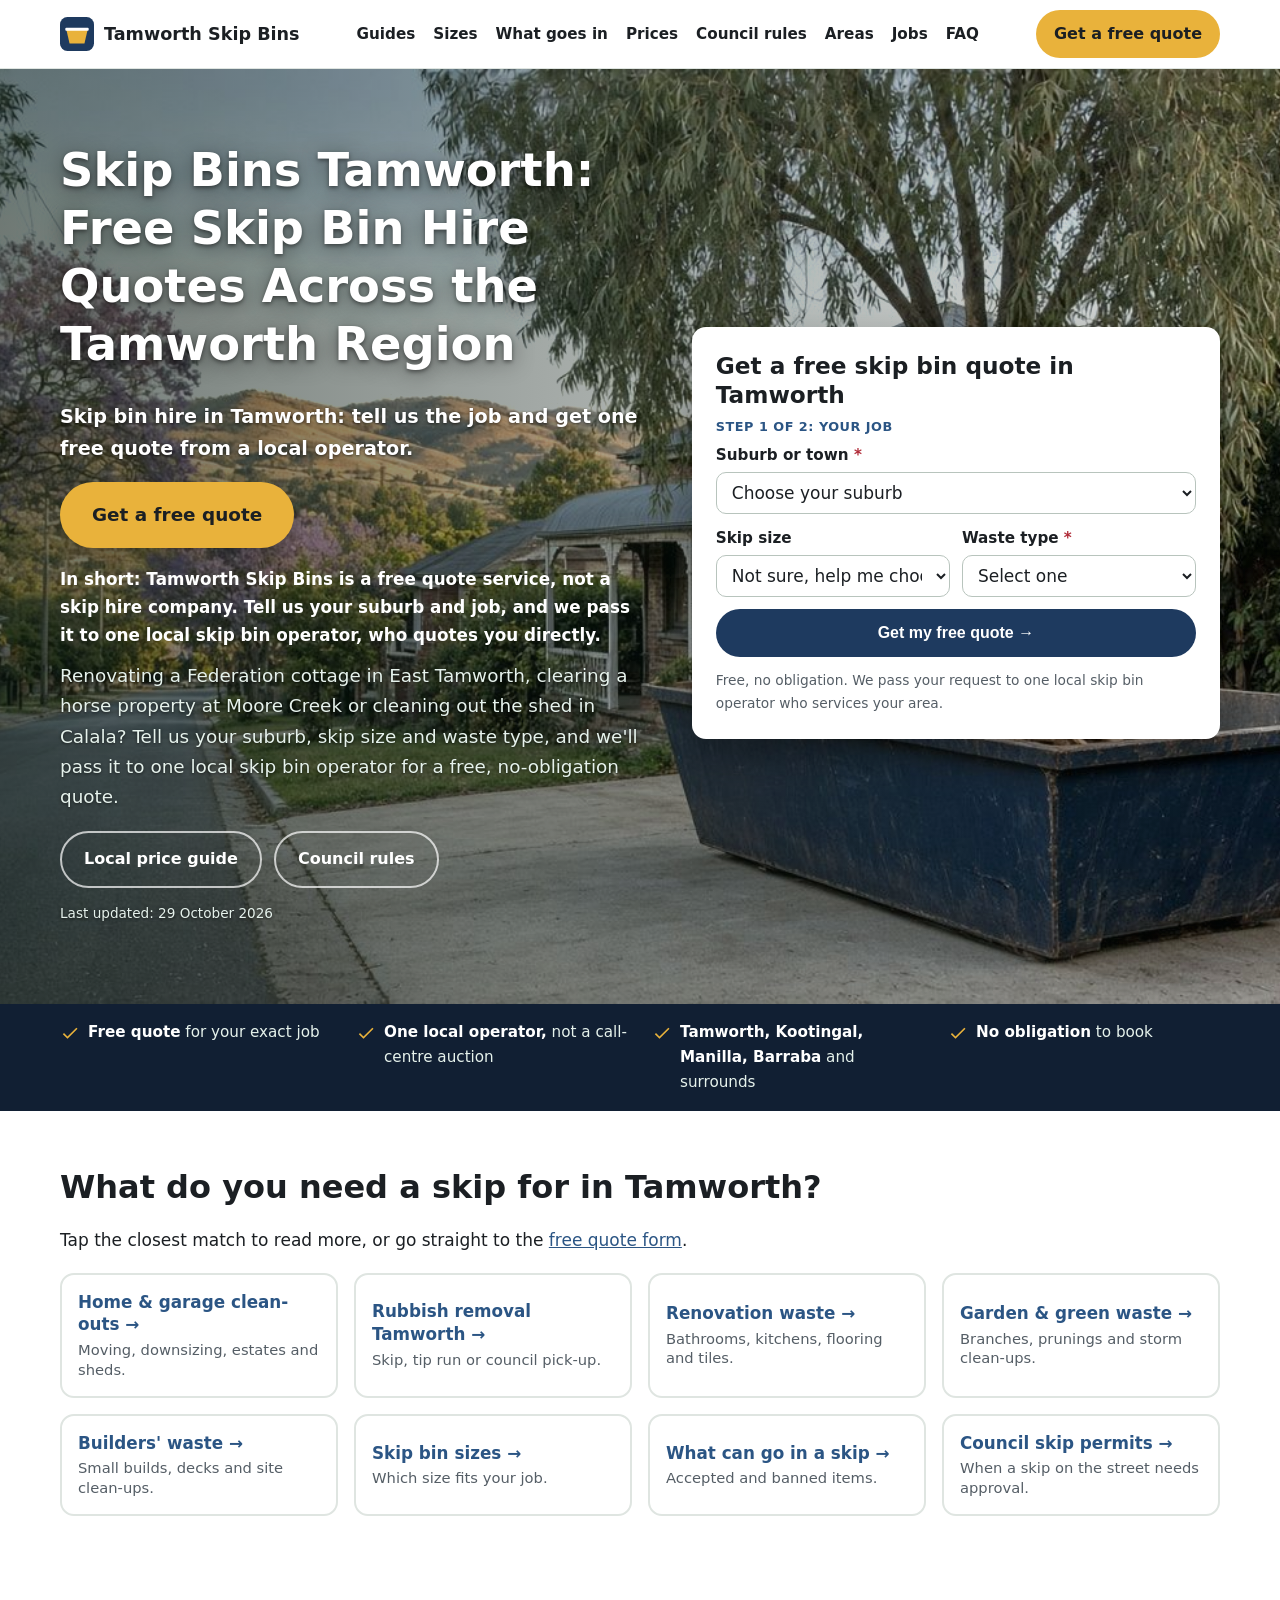
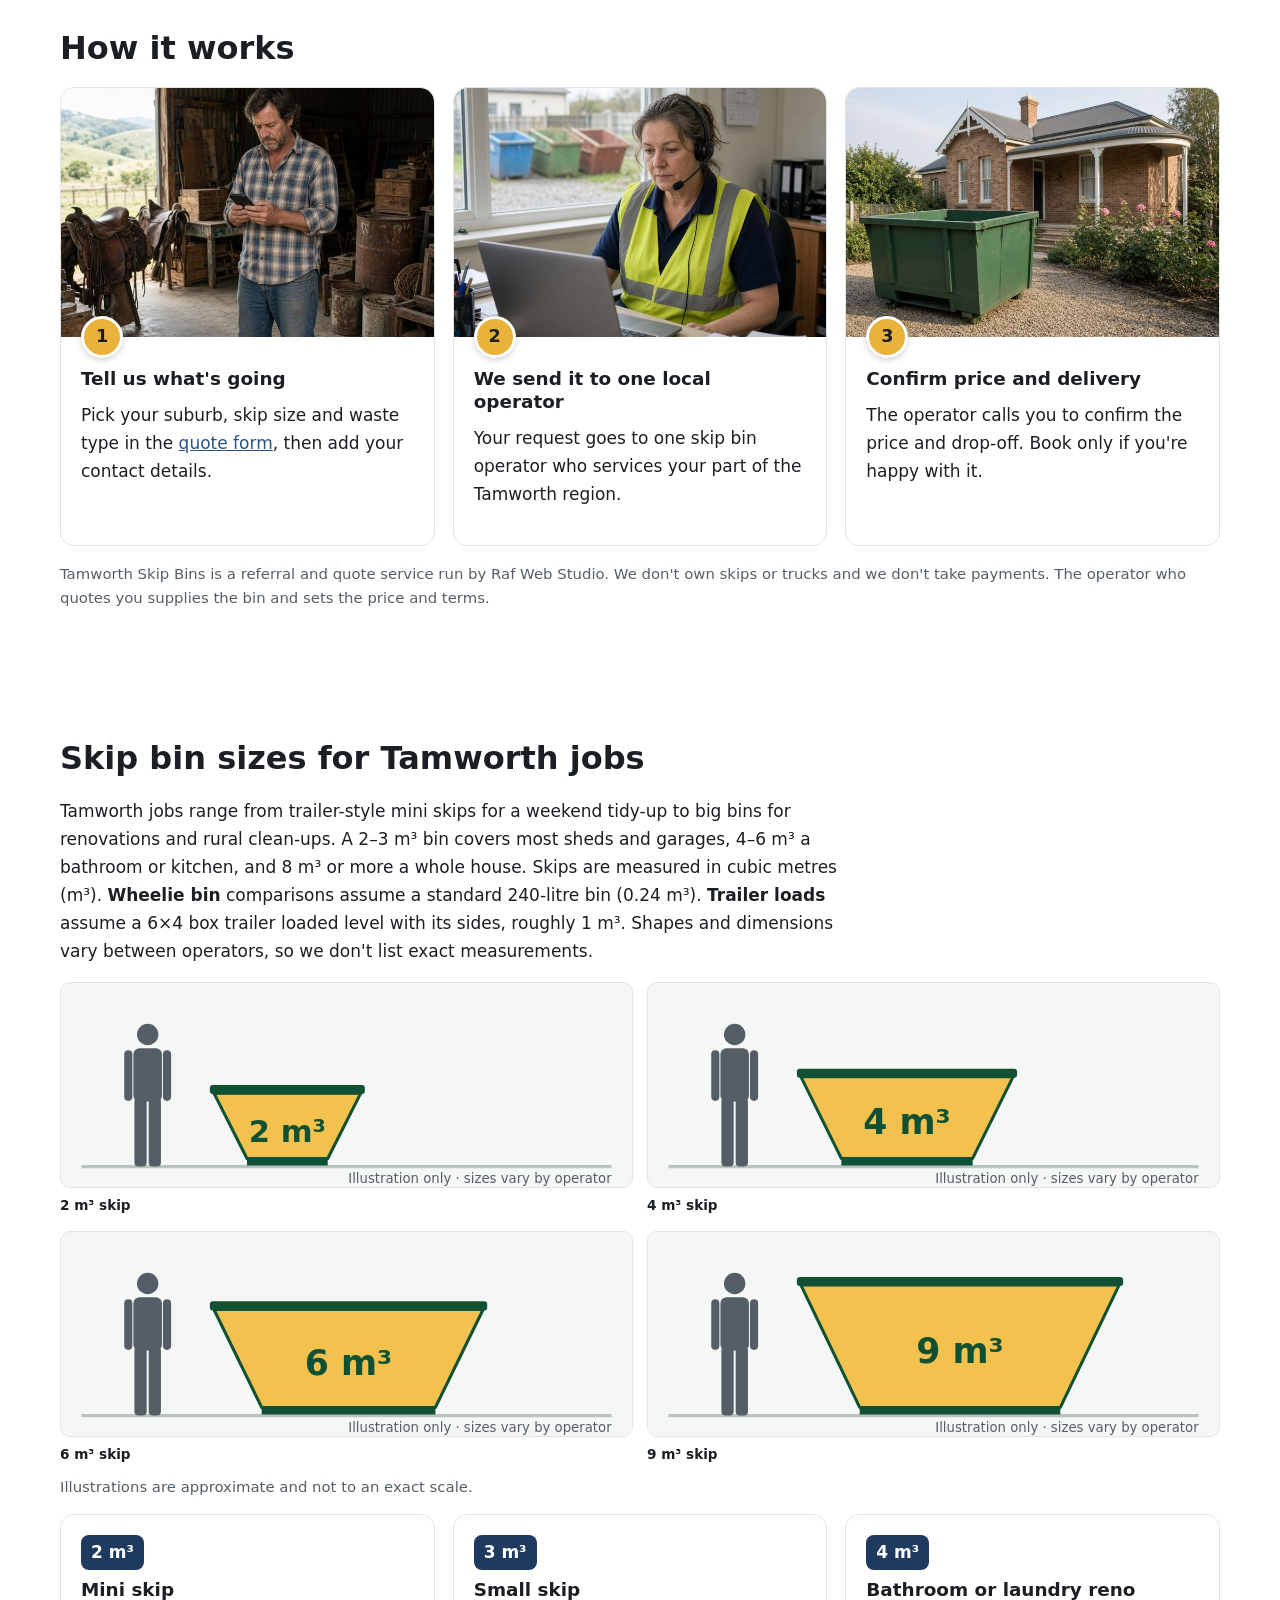
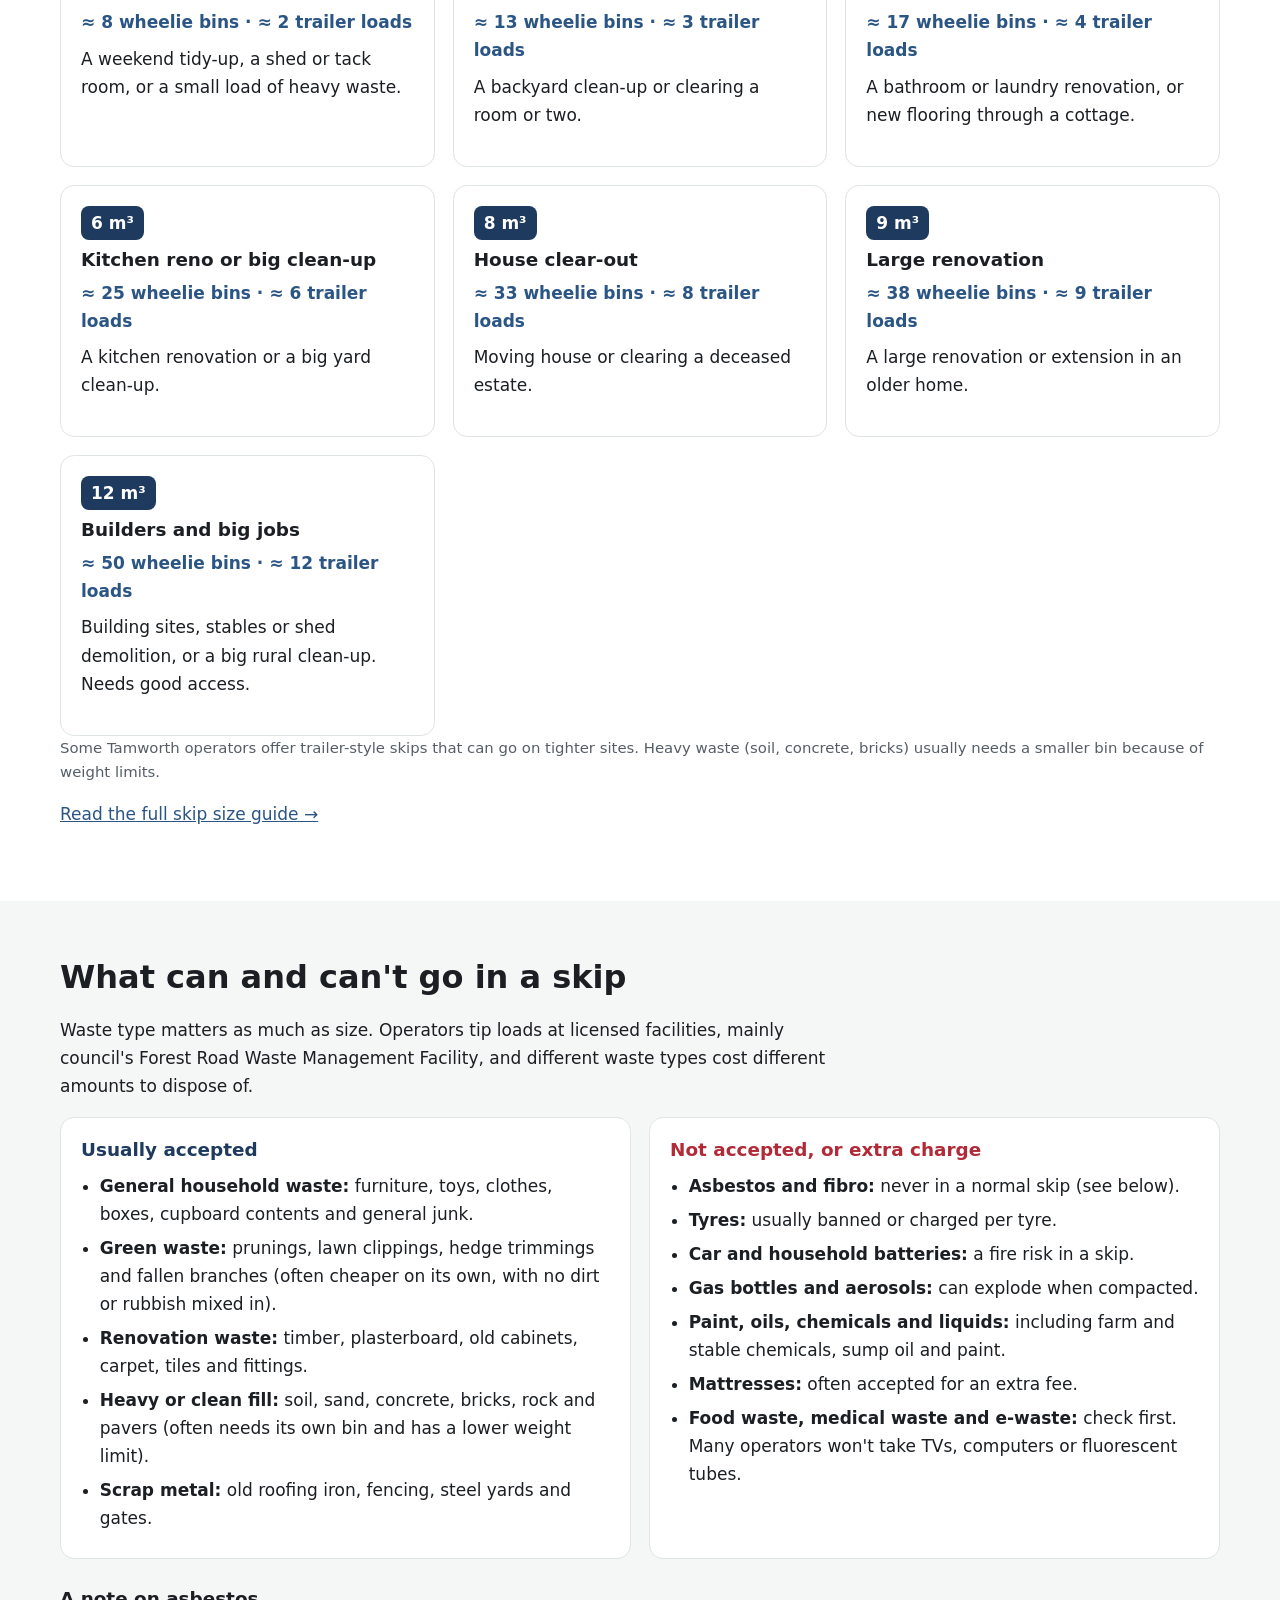
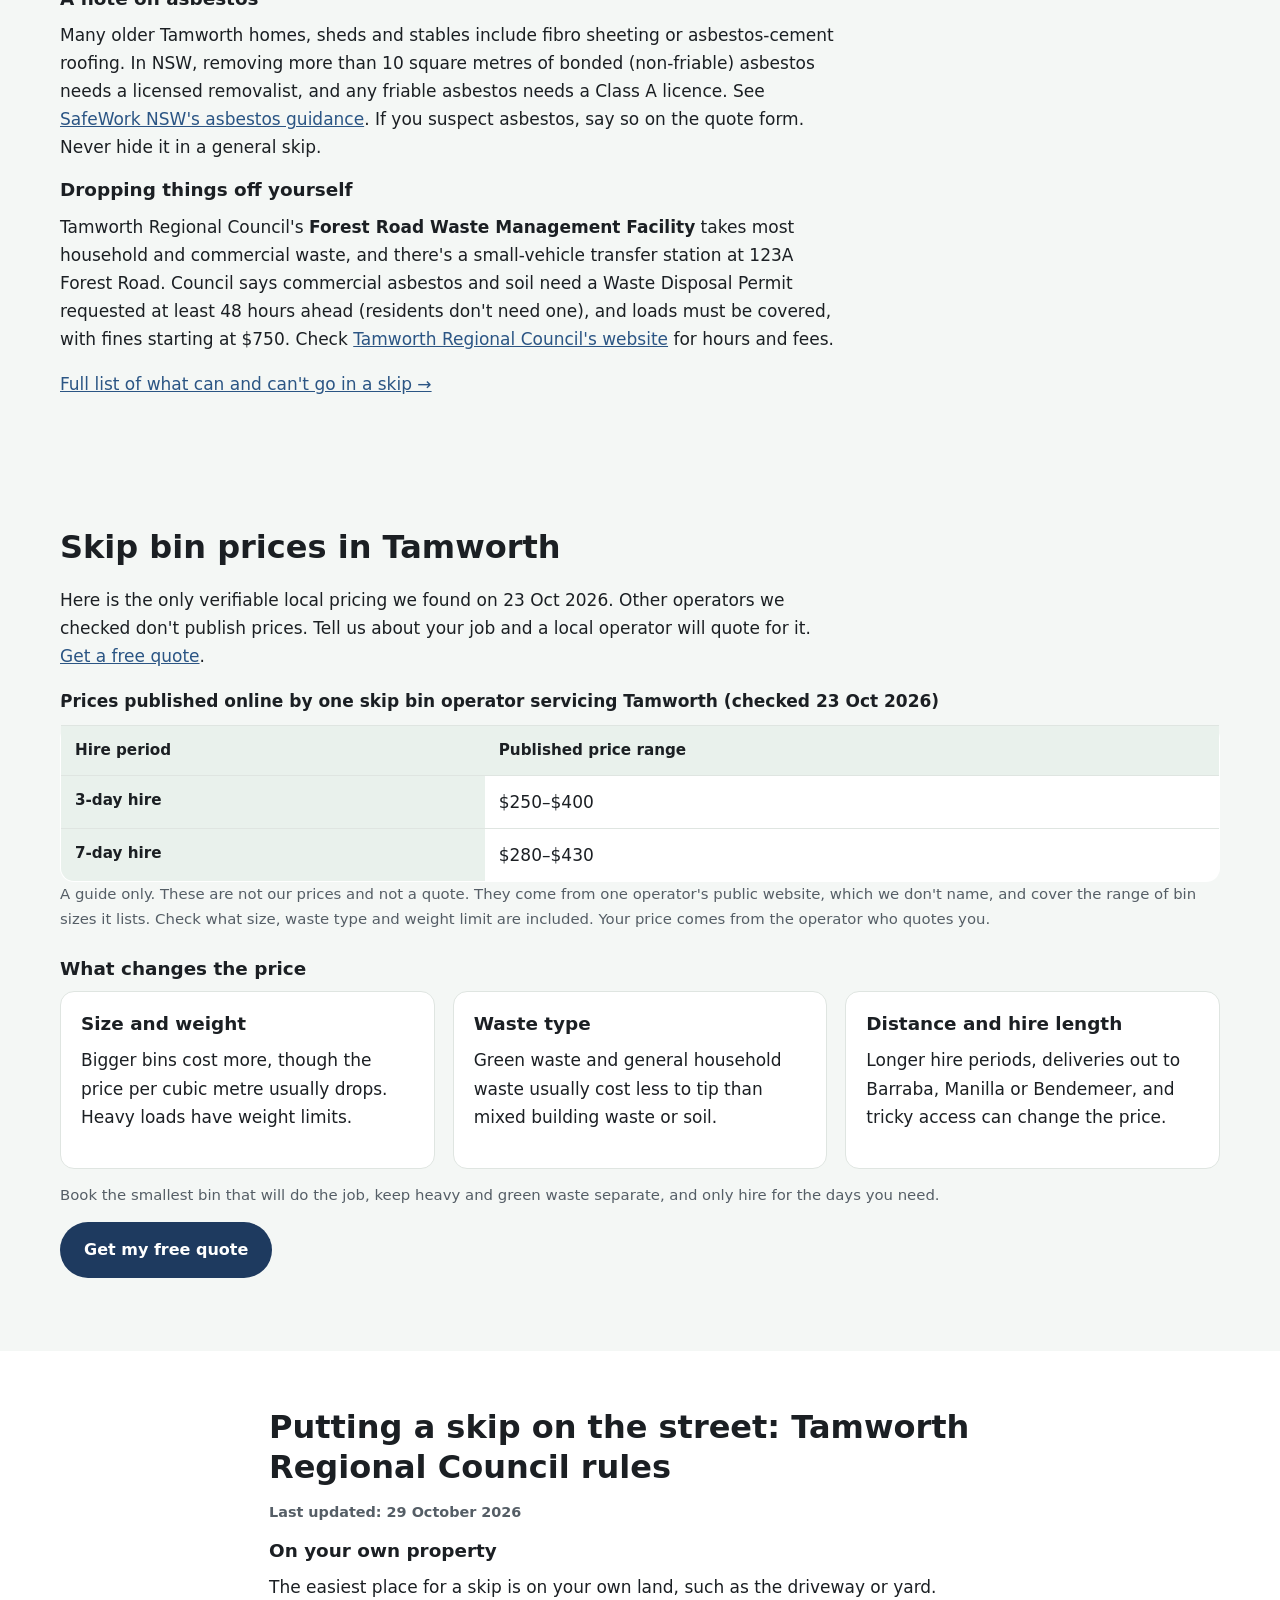
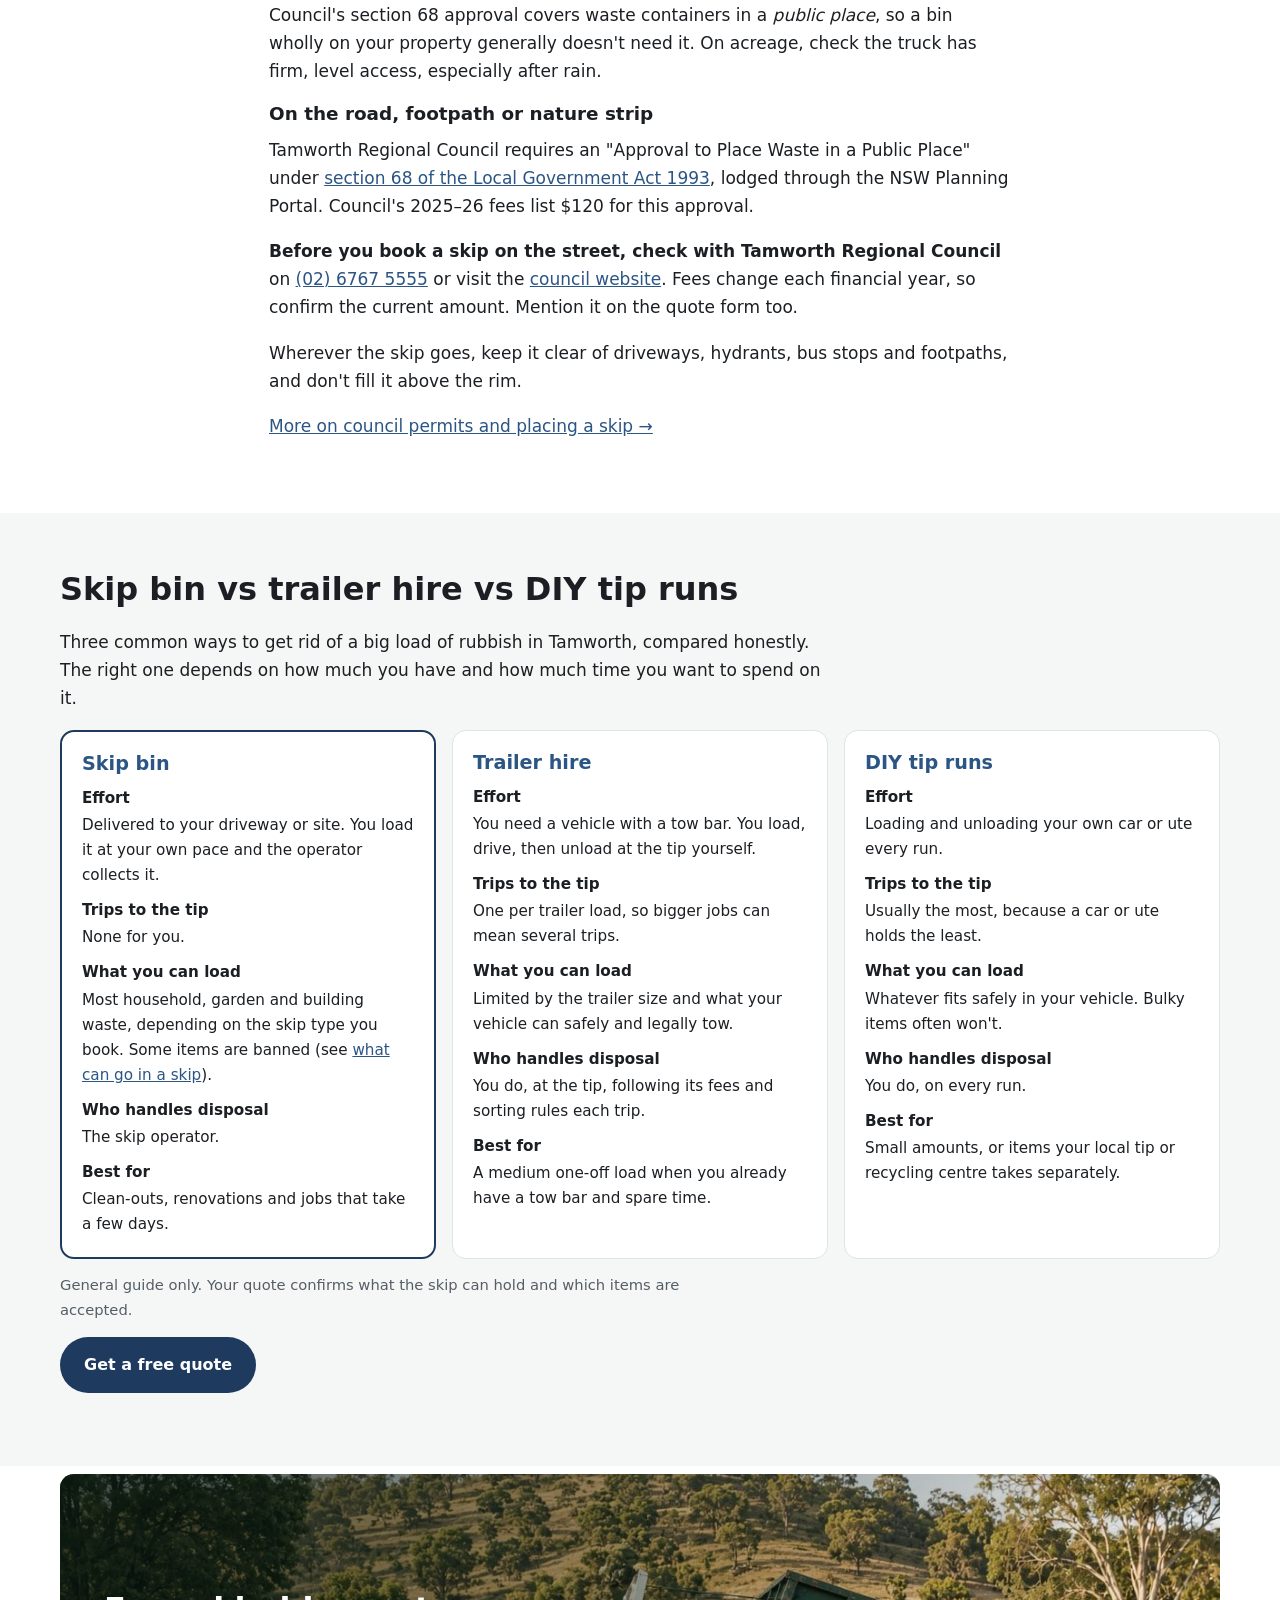
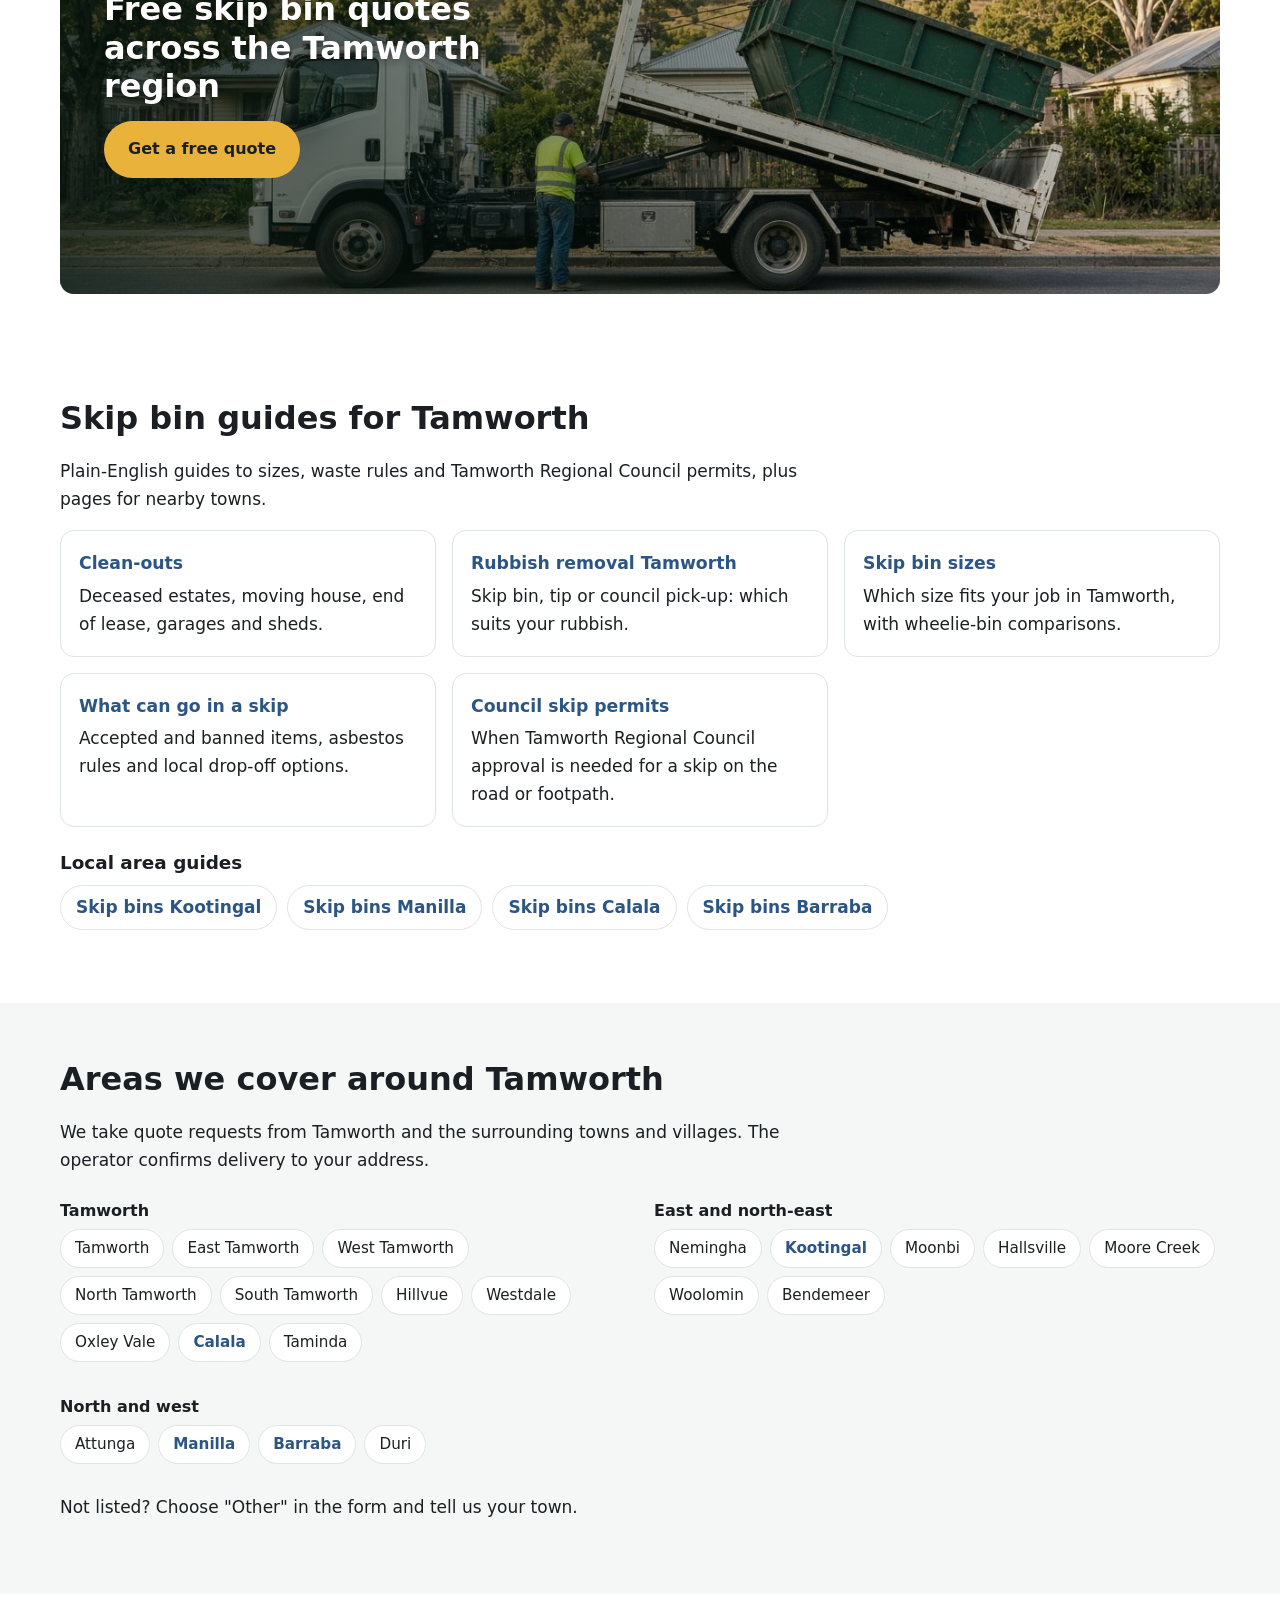
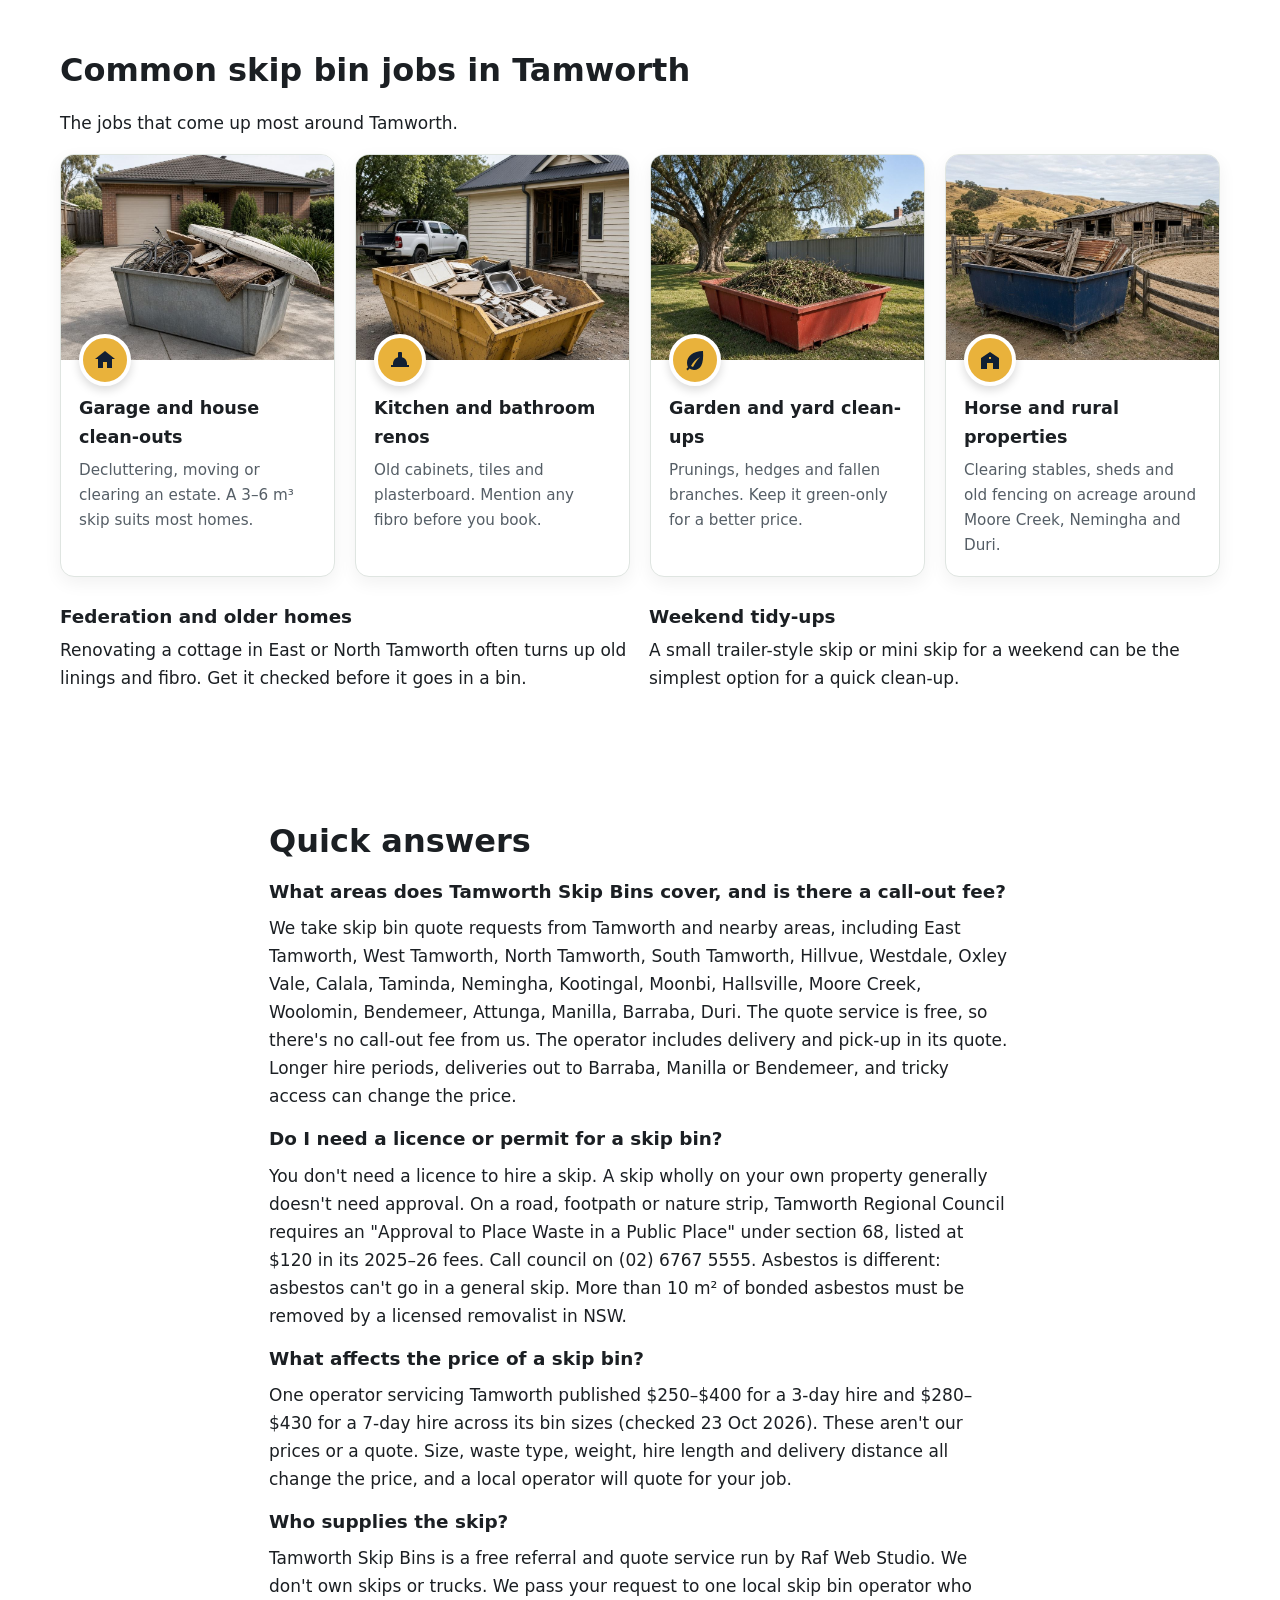
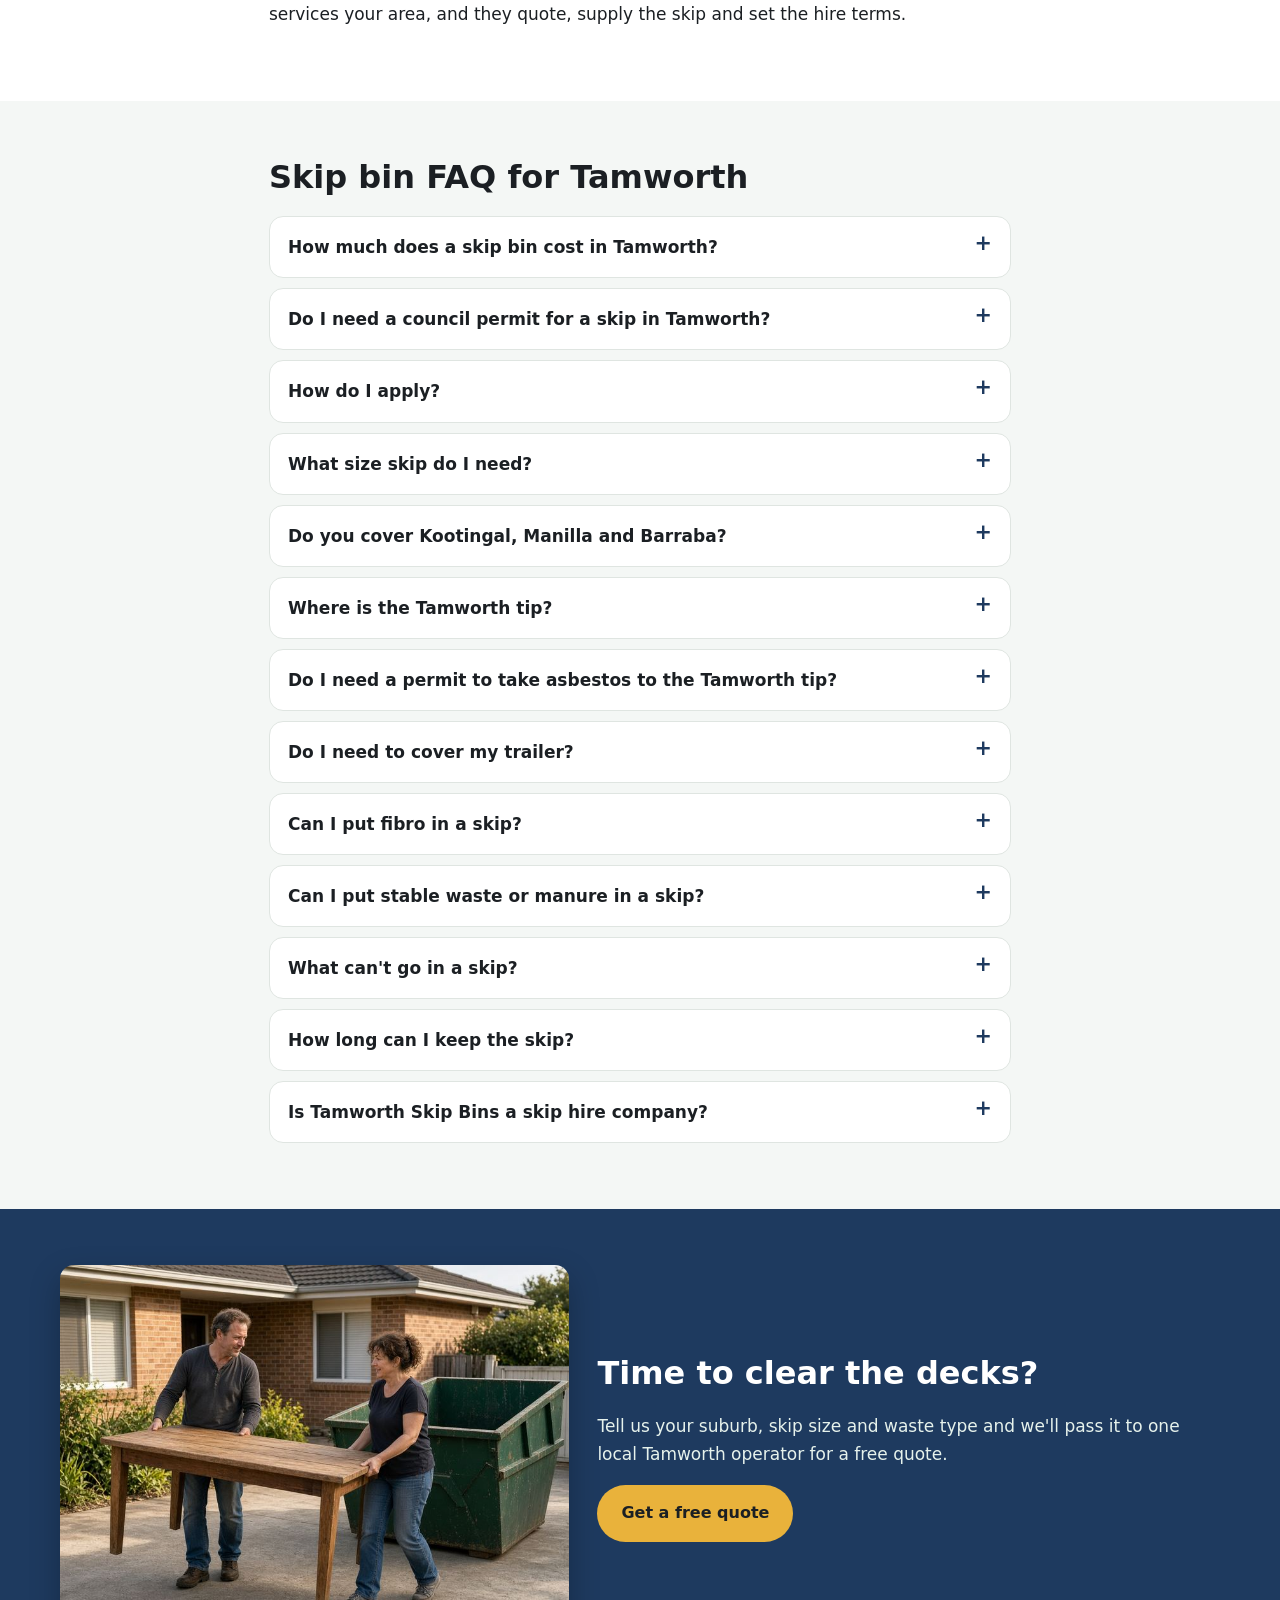
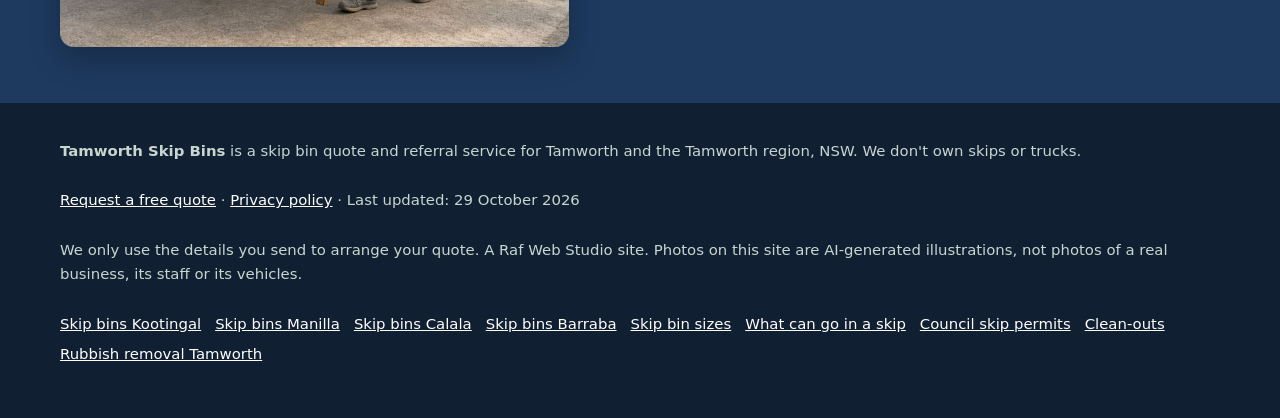
==== commit 4d4823c6: "Add FormSubmit instant customer confirmation (_autoresponse) to every quote form" ====
--- a/index.html
+++ b/index.html
@@ -480,6 +480,7 @@
         <input type="hidden" name="_captcha" value="true">
         <input type="hidden" name="_template" value="table">
         <input type="hidden" name="_next" value="https://tamworthskipbins.com/thanks.html">
+        <input type="hidden" name="_autoresponse" value="Thanks for your skip bin request. We&#x27;ve received it and are passing it to a local operator, who&#x27;ll be in touch shortly with availability and a price.">
         <input type="text" name="_honey" style="display:none" tabindex="-1" autocomplete="off" aria-hidden="true">
         <input type="hidden" name="source" value="tamworthskipbins.com">
         <fieldset class="step step-1">
